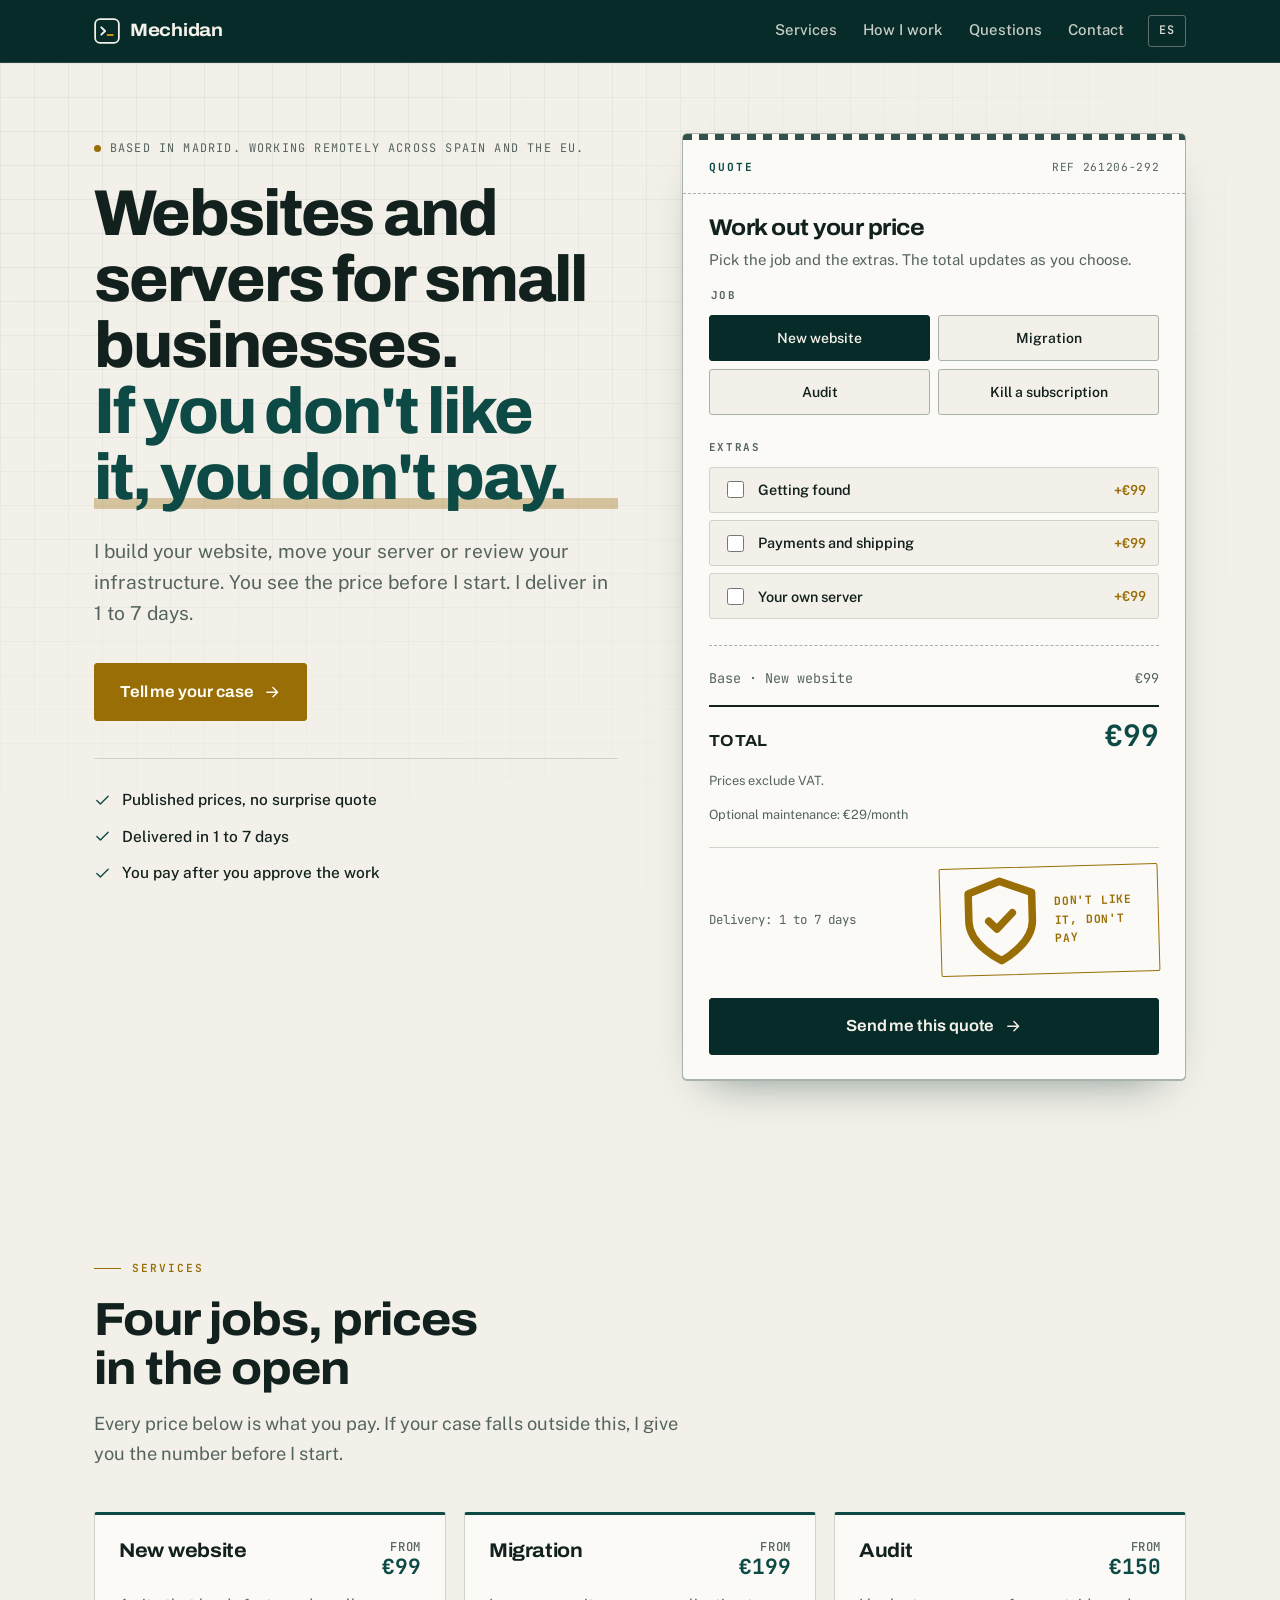
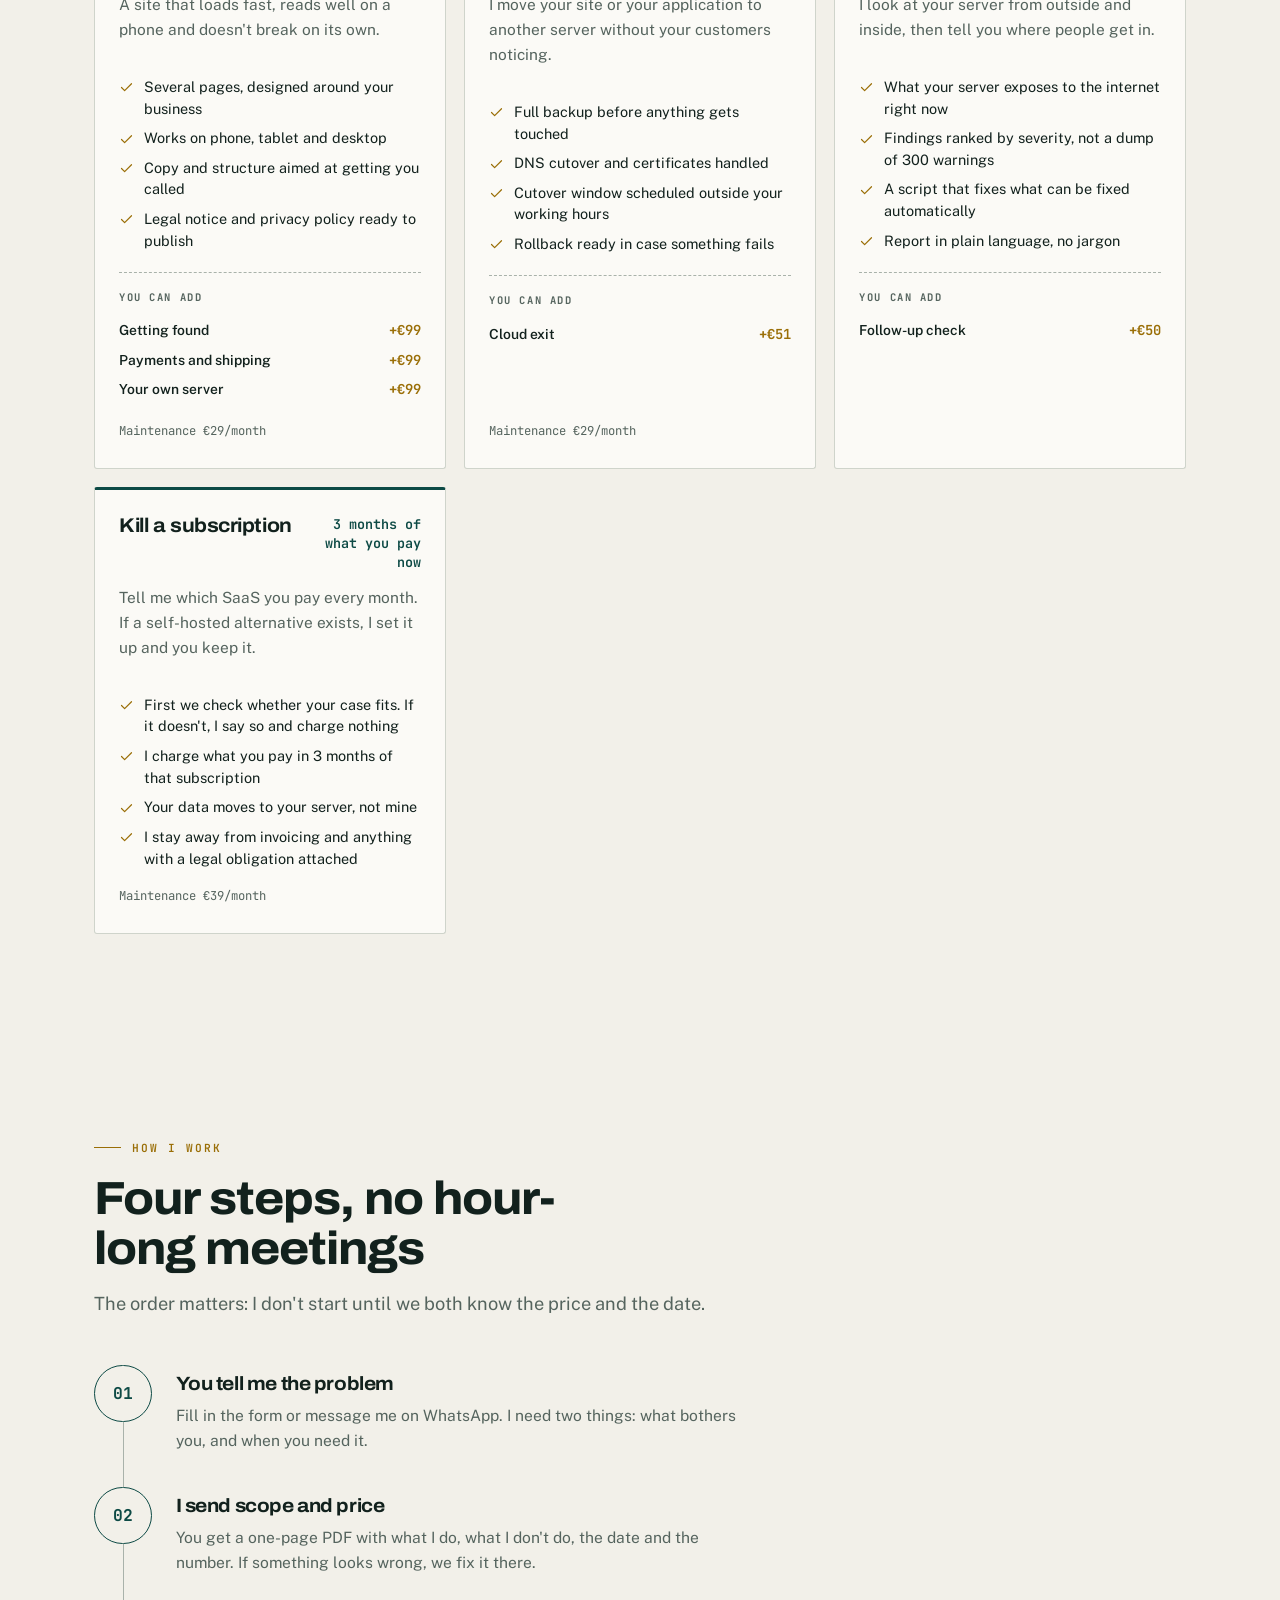
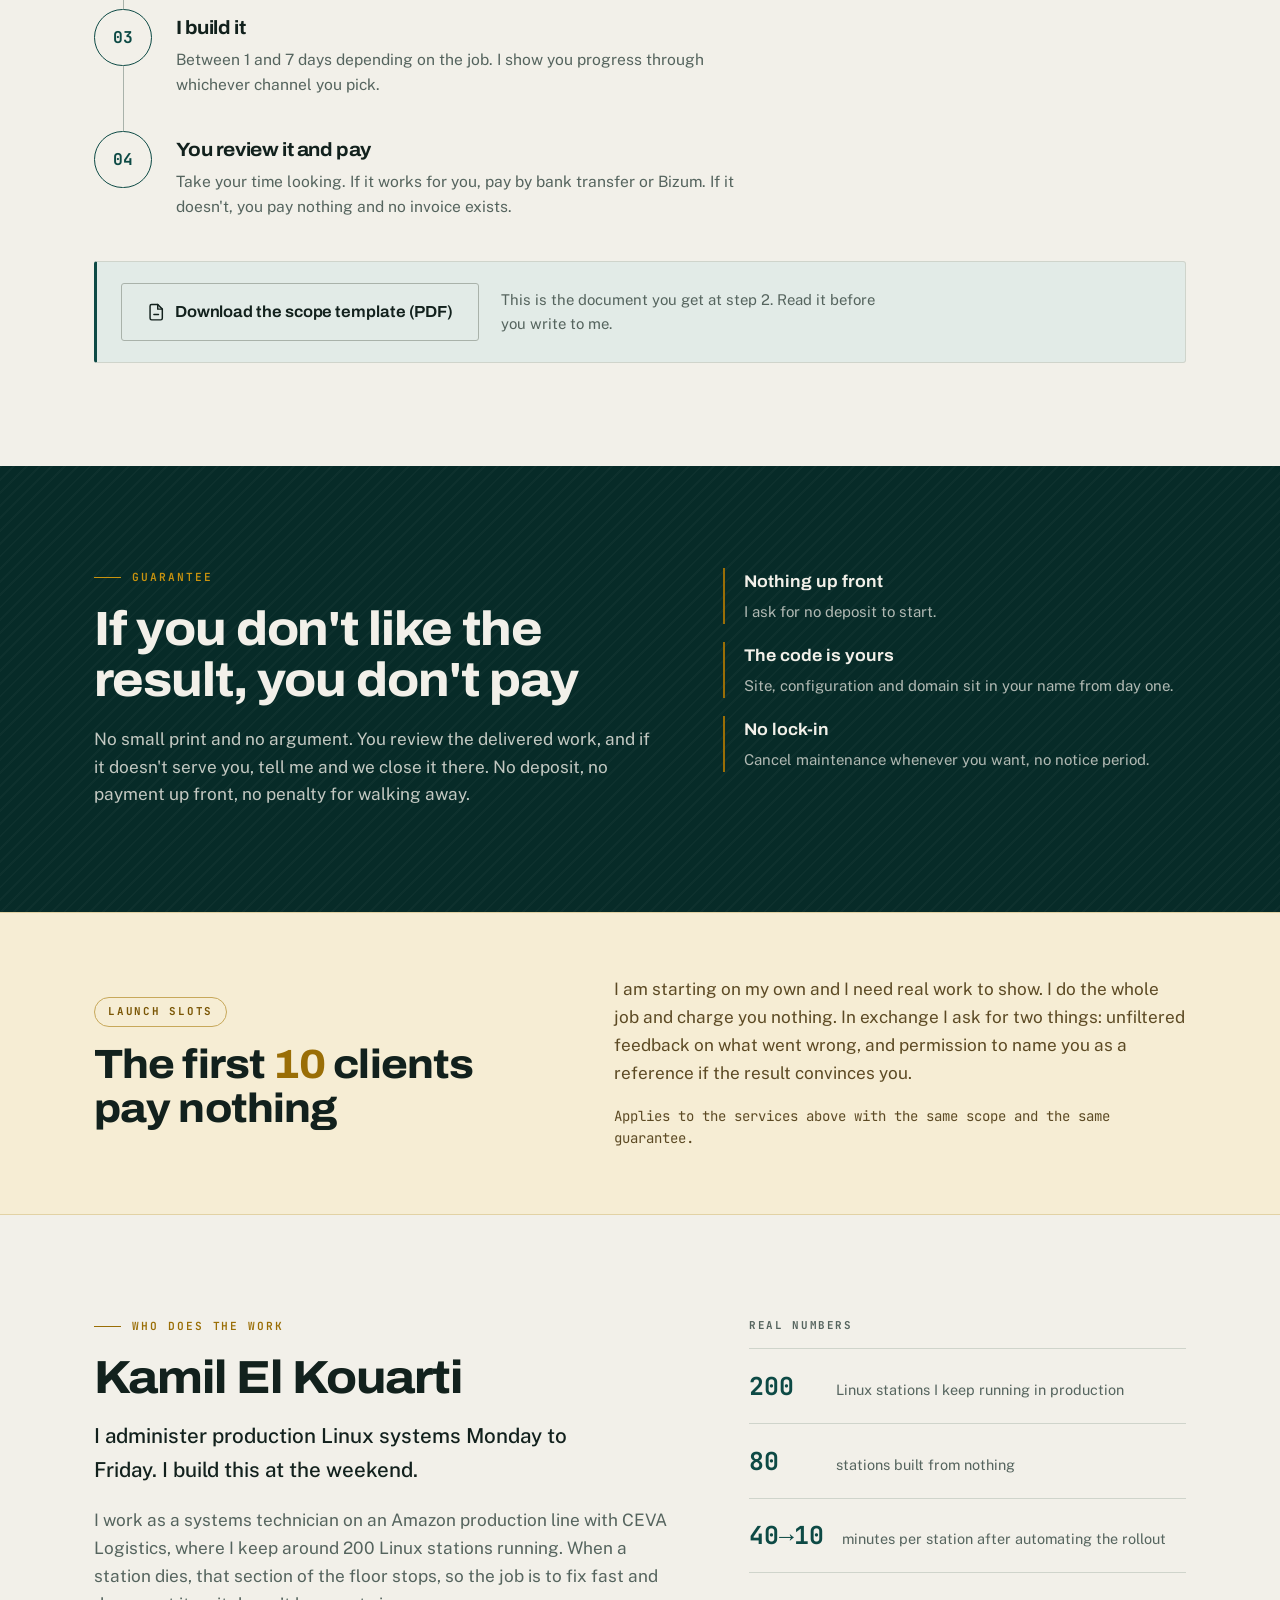
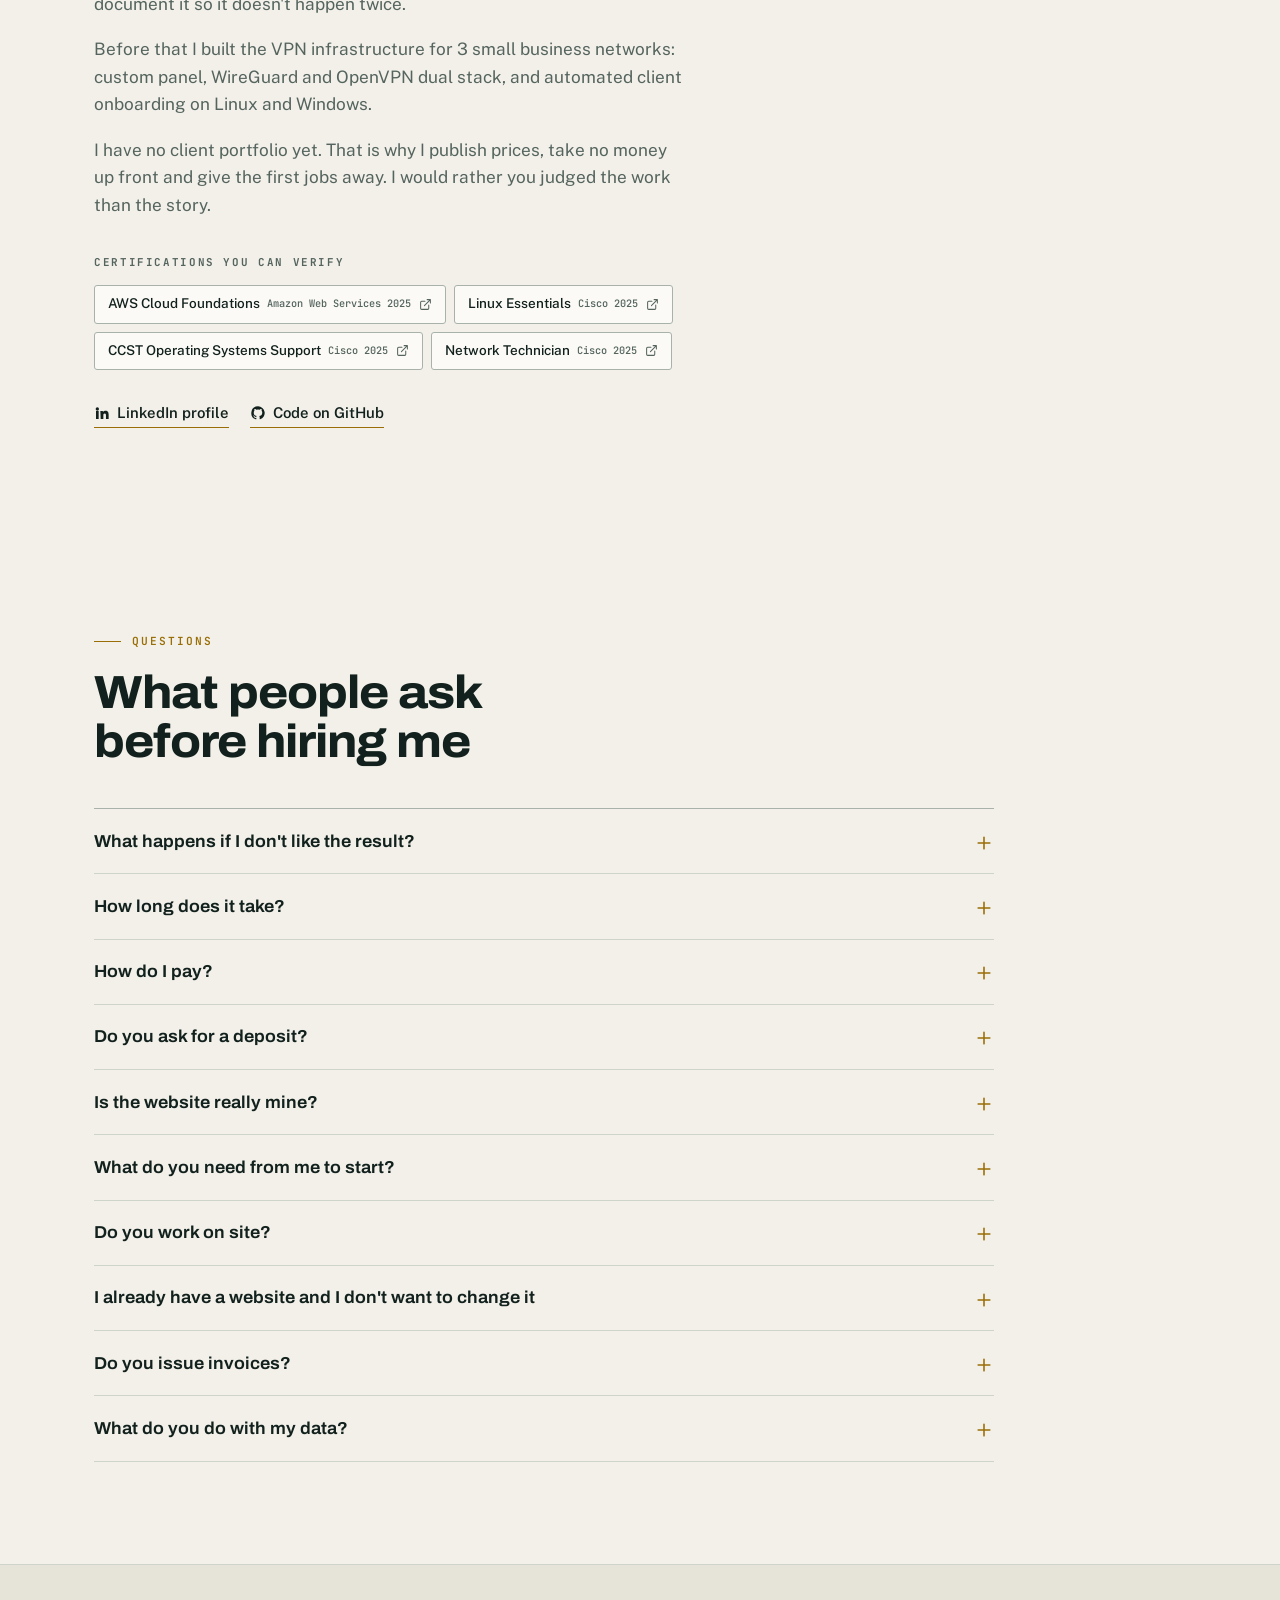
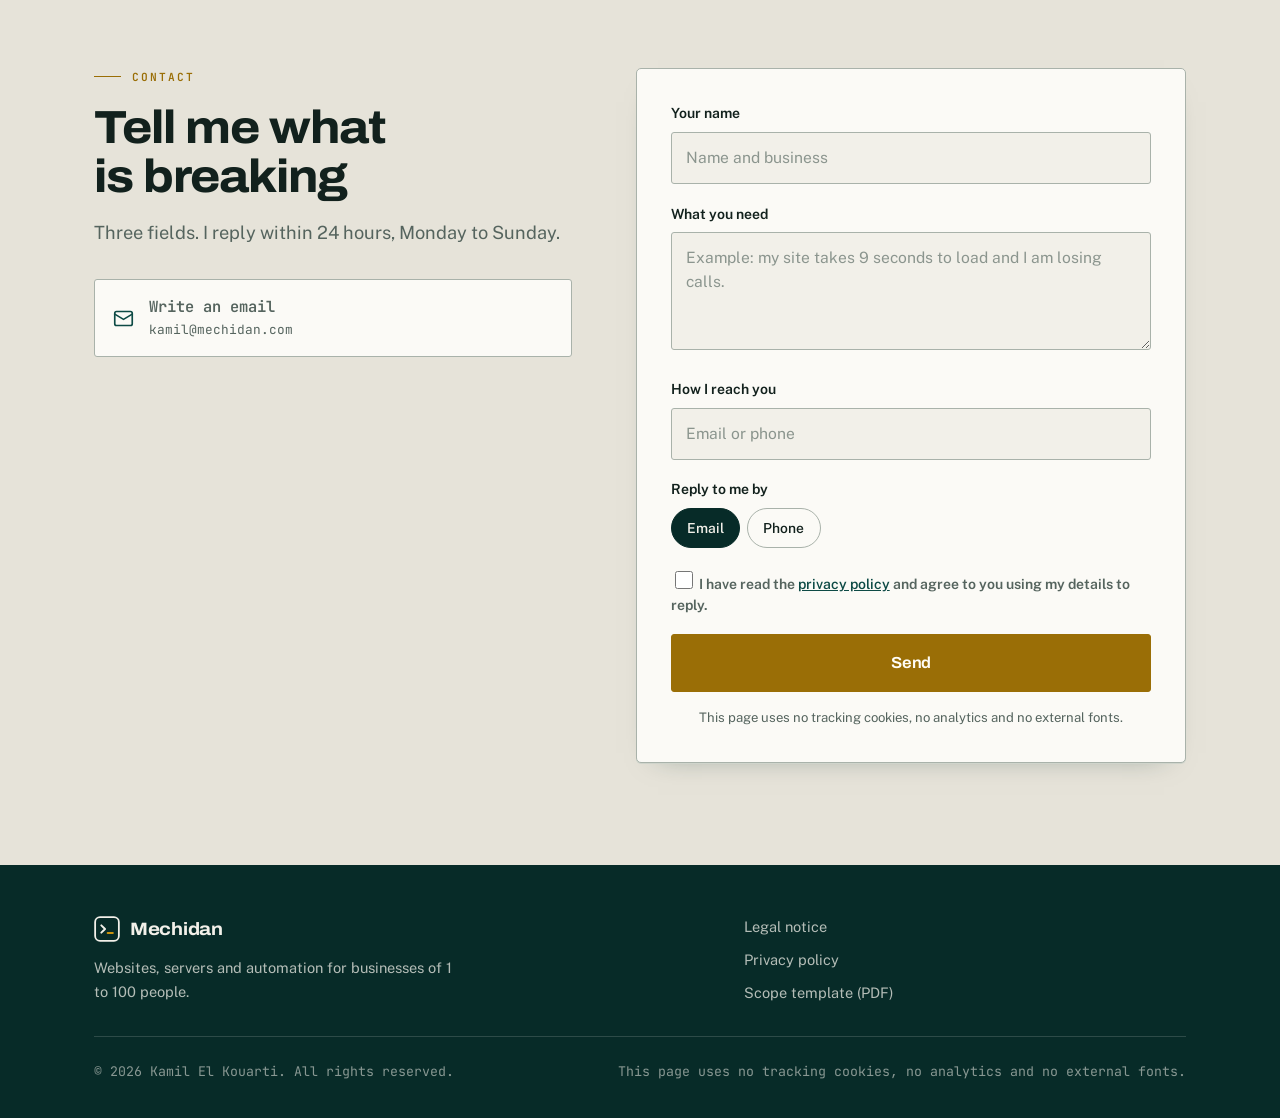
==== index.html @ d111effb "page" ====
<!doctype html>
<html lang="es-ES" dir="ltr">
<head>
  <meta charset="utf-8">
  <meta name="viewport" content="width=device-width, initial-scale=1">
  <title>Webs y servidores para pymes | Mechidan</title>
  <meta name="description" content="Levanto tu web, muevo tu servidor o audito tu infraestructura. Precio publicado, entrega en 1 a 7 días. Si no te gusta el resultado, no lo pagas.">
  <link rel="canonical" href="https://mechidan.com/">
  <link rel="alternate" hreflang="es" href="https://mechidan.com/">
  <link rel="alternate" hreflang="en" href="https://mechidan.com/en/">
  <link rel="alternate" hreflang="x-default" href="https://mechidan.com/">
  <meta name="robots" content="index,follow,max-image-preview:large">
  <meta name="author" content="Kamil El Kouarti">
  <meta name="theme-color" content="#072B28">
  <meta property="og:type" content="website">
  <meta property="og:title" content="Webs y servidores para pymes | Mechidan">
  <meta property="og:description" content="Levanto tu web, muevo tu servidor o audito tu infraestructura. Precio publicado, entrega en 1 a 7 días. Si no te gusta el resultado, no lo pagas.">
  <meta property="og:url" content="https://mechidan.com/">
  <meta property="og:site_name" content="Mechidan">
  <meta property="og:locale" content="es_ES">
  <meta property="og:image" content="https://mechidan.com/assets/img/og.png">
  <meta property="og:image:width" content="1200">
  <meta property="og:image:height" content="630">
  <meta property="og:image:alt" content="Mechidan: webs y servidores para pymes, con precio publicado y garantía de devolucion.">
  <meta name="twitter:card" content="summary_large_image">
  <link rel="icon" href="/assets/img/favicon.svg" type="image/svg+xml">
  <link rel="apple-touch-icon" href="/assets/img/icon-180.png">
  <link rel="manifest" href="/site.webmanifest">
  <meta name="keywords" content="diseño web pymes, migración servidor, auditoría seguridad servidor, mantenimiento web, alternativa autoalojada, precio cerrado web">
  <link rel="preload" href="/assets/fonts/archivo-var.woff2" as="font" type="font/woff2" crossorigin>
  <link rel="preload" href="/assets/fonts/publicsans-var.woff2" as="font" type="font/woff2" crossorigin>
  <link rel="preload" href="/assets/fonts/jetbrainsmono-var.woff2" as="font" type="font/woff2" crossorigin>
  <link rel="stylesheet" href="/assets/css/style.css">
  <script type="application/ld+json">{"@context":"https://schema.org","@type":"ProfessionalService","@id":"https://mechidan.com/#business","name":"Mechidan","url":"https://mechidan.com/","description":"Levanto tu web, muevo tu servidor o audito tu infraestructura. Precio publicado, entrega en 1 a 7 días. Si no te gusta el resultado, no lo pagas.","email":"kamil@mechidan.com","founder":{"@type":"Person","name":"Kamil El Kouarti"},"areaServed":[{"@type":"Country","name":"Spain"}],"availableLanguage":["es","en"],"priceRange":"€€","address":{"@type":"PostalAddress","addressCountry":"ES","addressLocality":"Madrid"},"sameAs":["https://www.linkedin.com/in/elkouarti/","https://github.com/mkkouarti"],"makesOffer":[{"@type":"Offer","name":"Web nueva","description":"Una web que carga rápido, se ve bien en el móvil y no se rompe sola.","priceCurrency":"EUR","availability":"https://schema.org/InStock","url":"https://mechidan.com/#services","price":"99","priceSpecification":{"@type":"PriceSpecification","price":"99","priceCurrency":"EUR","valueAddedTaxIncluded":false}},{"@type":"Offer","name":"Migración","description":"Muevo tu web o tu aplicación a otro servidor sin que tus clientes noten nada.","priceCurrency":"EUR","availability":"https://schema.org/InStock","url":"https://mechidan.com/#services","price":"199","priceSpecification":{"@type":"PriceSpecification","price":"199","priceCurrency":"EUR","valueAddedTaxIncluded":false}},{"@type":"Offer","name":"Auditoría","description":"Miro tu servidor por fuera y por dentro, y te digo por donde entran.","priceCurrency":"EUR","availability":"https://schema.org/InStock","url":"https://mechidan.com/#services","price":"150","priceSpecification":{"@type":"PriceSpecification","price":"150","priceCurrency":"EUR","valueAddedTaxIncluded":false}},{"@type":"Offer","name":"Matar una suscripcion","description":"Me dices qué SaaS pagas cada mes. Si existe alternativa que puedas alojar tu, la monto y te la quedas.","priceCurrency":"EUR","availability":"https://schema.org/InStock","url":"https://mechidan.com/#services"}],"knowsAbout":["Linux server administration","Website development","Server migration","Infrastructure security audit","Self-hosted software","WireGuard","Nginx"]}</script>
  <script type="application/ld+json">{"@context":"https://schema.org","@type":"WebSite","@id":"https://mechidan.com/#website","url":"https://mechidan.com/","name":"Mechidan","inLanguage":["es-ES","en"],"publisher":{"@id":"https://mechidan.com/#business"}}</script>
  <script type="application/ld+json">{"@context":"https://schema.org","@type":"FAQPage","@id":"https://mechidan.com/#faq","mainEntity":[{"@type":"Question","name":"¿Qué pasa si no me gusta el resultado?","acceptedAnswer":{"@type":"Answer","text":"No lo pagas. Revisas el trabajo entregado y si no te sirve me lo dices. No emito factura, no reclamo nada y te quedas con lo que ya este a tu nombre."}},{"@type":"Question","name":"¿Cuánto tarda?","acceptedAnswer":{"@type":"Answer","text":"Entre 1 y 7 días. Una web sencilla sale en 1 o 2. Una migración con correo y certificados se va a 5 o 7. La fecha exacta va escrita en el documento de alcance antes de empezar."}},{"@type":"Question","name":"¿Cómo se paga?","acceptedAnswer":{"@type":"Answer","text":"Fuera de esta web. Transferencia o Bizum cuando el trabajo esta entregado y tu lo has aprobado. Esta página no cobra ni guarda datos bancarios."}},{"@type":"Question","name":"¿Pides algo por adelantado?","acceptedAnswer":{"@type":"Answer","text":"No. Empiezo sin señal. Asumo yo el riesgo de que no te guste."}},{"@type":"Question","name":"¿La web es mía de verdad?","acceptedAnswer":{"@type":"Answer","text":"Si. El dominio se registra a tu nombre, el código se te entrega y el alojamiento va a una cuenta tuya. Si manana quieres cambiar de proveedor, te llevas todo sin pedirme permiso."}},{"@type":"Question","name":"¿Qué necesitas de mí para empezar?","acceptedAnswer":{"@type":"Answer","text":"Los textos que quieras mostrar, el logo si lo tienes, y acceso al dominio si ya lo tienes contratado. Si no tienes nada de eso, redacto un primer borrador y lo corriges."}},{"@type":"Question","name":"¿Trabajas presencial?","acceptedAnswer":{"@type":"Answer","text":"Trabajo en remoto para toda España. En Madrid puedo ir presencial si el encargo lo necesita, por ejemplo tocar un servidor que no esta expuesto a internet."}},{"@type":"Question","name":"Ya tengo web y no quiero cambiarla","acceptedAnswer":{"@type":"Answer","text":"Entonces te interesa la migración o la auditoría. Puedo mover tu web actual a un servidor más barato o revisar por donde esta expuesta, sin rehacer el diseño."}},{"@type":"Question","name":"¿Emites factura?","acceptedAnswer":{"@type":"Answer","text":"Si, con todos los datos fiscales, y siempre después de que apruebes el trabajo."}},{"@type":"Question","name":"¿Qué haces con mis datos?","acceptedAnswer":{"@type":"Answer","text":"Guardo tu nombre y tu contacto para responderte, nada más. No vendo datos, no hay publicidad y no hay seguimiento. Lo tienes detallado en la política de privacidad."}}]}</script>
  <script type="application/ld+json">{"@context":"https://schema.org","@type":"HowTo","name":"Cuatro pasos, sin reuniones de una hora","description":"El orden importa: no empiezo hasta que los dos sabemos el precio y la fecha.","totalTime":"P7D","step":[{"@type":"HowToStep","position":1,"name":"Me cuentas el problema","text":"Rellenas el formulario o me escribes por WhatsApp. Necesito dos cosas: que te molesta y para cuando lo quieres."},{"@type":"HowToStep","position":2,"name":"Te mando alcance y precio","text":"Recibes un PDF de una página con lo que hago, lo que no hago, la fecha y la cifra. Si algo no cuadra, lo ajustamos ahi."},{"@type":"HowToStep","position":3,"name":"Lo construyo","text":"Trabajo entre 1 y 7 días según el encargo. Te enseño avances por el canal que elijas."},{"@type":"HowToStep","position":4,"name":"Lo revisas y pagas","text":"Lo miras con calma. Si te sirve, pagas por transferencia o Bizum. Si no te sirve, no pagas y te quedas sin factura."}]}</script>
</head>
<body>
<a class="skip" href="#main">Saltar al contenido</a>
<header class="masthead">
  <div class="shell masthead__in">
    <a class="brand" href="/"><svg class="brand__mark" viewBox="0 0 32 32" fill="none" aria-hidden="true" focusable="false"><rect x="1.4" y="1.4" width="29.2" height="29.2" rx="6" stroke="currentColor" stroke-width="2.2"/><path d="M9 11.5 13.6 16 9 20.5" stroke="currentColor" stroke-width="2.4" stroke-linecap="round" stroke-linejoin="round"/><path d="M16.8 21h6.4" stroke="#C9930E" stroke-width="2.4" stroke-linecap="round"/></svg><span>Mechidan</span></a>
    <nav class="mainnav" id="mainnav" data-open="false" aria-label="Servicios"><a href="/#services">Servicios</a><a href="/#process">Como trabajo</a><a href="/#faq">Preguntas</a><a href="/#contact">Contacto</a></nav>
    <a class="lang" href="/en/" data-lang-set="en" hreflang="en"
       aria-label="Ver esta página en inglés">EN</a>
    <button class="burger" id="burger" type="button" aria-expanded="false"
            aria-controls="mainnav" aria-label="Abrir menú"><svg viewBox="0 0 24 24" fill="none" stroke="currentColor" stroke-width="1.9" stroke-linecap="round" stroke-linejoin="round" aria-hidden="true" focusable="false"><path d="M3 6h18M3 12h18M3 18h18"/></svg></button>
  </div>
</header>
<main id="main">
<section class="hero">
  <div class="shell hero__grid">
    <div>
      <p class="hero__eyebrow"><span class="pulse"></span>Madrid. Trabajo en remoto para toda España.</p>
      <h1>Webs y servidores para pymes. <span class="accent">Si no te gusta, no lo pagas.</span></h1>
      <p class="hero__sub">Levanto tu web, muevo tu servidor o reviso tu infraestructura. Ves el precio antes de que empiece. Entrego entre 1 y 7 días.</p>
      <div class="hero__cta"><a class="btn btn--brass" href="#contact">Cuéntame tu caso<svg viewBox="0 0 24 24" fill="none" stroke="currentColor" stroke-width="1.9" stroke-linecap="round" stroke-linejoin="round" aria-hidden="true" focusable="false"><path d="M5 12h14M13 6l6 6-6 6"/></svg></a></div>
      <ul class="trustrow"><li><svg viewBox="0 0 24 24" fill="none" stroke="currentColor" stroke-width="1.9" stroke-linecap="round" stroke-linejoin="round" aria-hidden="true" focusable="false"><path d="M20 6 9 17l-5-5"/></svg><span>Precio publicado, sin presupuesto sorpresa</span></li><li><svg viewBox="0 0 24 24" fill="none" stroke="currentColor" stroke-width="1.9" stroke-linecap="round" stroke-linejoin="round" aria-hidden="true" focusable="false"><path d="M20 6 9 17l-5-5"/></svg><span>Entrega en 1 a 7 días</span></li><li><svg viewBox="0 0 24 24" fill="none" stroke="currentColor" stroke-width="1.9" stroke-linecap="round" stroke-linejoin="round" aria-hidden="true" focusable="false"><path d="M20 6 9 17l-5-5"/></svg><span>Pagas cuando apruebas el trabajo</span></li></ul>
    </div>

    <aside class="docket" id="docket" aria-labelledby="docket-title">
      <div class="docket__head">
        <span class="docket__label">Presupuesto</span>
        <span class="docket__ref" id="docket-ref">REF</span>
      </div>
      <div class="docket__body">
        <h2 class="docket__title" id="docket-title">Calcula tu precio</h2>
        <p class="docket__intro">Elige el trabajo y los extras. El total se actualiza mientras eliges.</p>

        <fieldset style="border:0;padding:0;margin:0">
          <legend class="fieldlabel">Trabajo</legend>
          <div class="picker"><label class="picker__opt"><input type="radio" name="docket-service" value="web" checked><span>Web nueva</span></label><label class="picker__opt"><input type="radio" name="docket-service" value="migration"><span>Migración</span></label><label class="picker__opt"><input type="radio" name="docket-service" value="audit"><span>Auditoría</span></label><label class="picker__opt"><input type="radio" name="docket-service" value="subkill"><span>Matar una suscripcion</span></label></div>
        </fieldset>

        <p class="fieldlabel">Extras</p>
        <div class="addons" id="docket-addons"></div>

        <dl class="ledger">
          <div id="docket-lines"></div>
          <div class="ledger__total">
            <dt>Total</dt>
            <dd id="docket-total">&mdash;</dd>
          </div>
        </dl>
        <p class="ledger__note" id="docket-note"></p>
        <p class="ledger__note" id="docket-maint" hidden></p>

        <div class="docket__meta">
          <span>Entrega: 1 a 7 días</span>
          <span class="stamp"><svg viewBox="0 0 24 24" fill="none" stroke="currentColor" stroke-width="1.9" stroke-linecap="round" stroke-linejoin="round" aria-hidden="true" focusable="false"><path d="M12 22s8-4 8-10V5l-8-3-8 3v7c0 6 8 10 8 10Z"/><path d="m9 12 2 2 4-4"/></svg>No te gusta, no pagas</span>
        </div>

        <div class="docket__actions">
          <button class="btn btn--ink btn--block" id="docket-send" type="button">
            Enviarme este presupuesto<svg viewBox="0 0 24 24" fill="none" stroke="currentColor" stroke-width="1.9" stroke-linecap="round" stroke-linejoin="round" aria-hidden="true" focusable="false"><path d="M5 12h14M13 6l6 6-6 6"/></svg></button>
          
        </div>
      </div>
    </aside>
  </div>
</section>
<section class="band" id="services">
  <div class="shell">
    <p class="eyebrow">Servicios</p>
    <h2 class="h-sec">Cuatro trabajos, precio publicado</h2>
    <p class="sec-lede">Cada precio de abajo es el que pagas. Si tu caso se sale de esto, te digo la cifra antes de empezar.</p>
    <div class="svc-grid"><article class="svc reveal">
      <div class="svc__top"><h3 class="svc__name">Web nueva</h3><div class="svc__price"><small>desde</small>€99</div></div>
      <p class="svc__pitch">Una web que carga rápido, se ve bien en el móvil y no se rompe sola.</p>
      <ul class="svc__list"><li><svg viewBox="0 0 24 24" fill="none" stroke="currentColor" stroke-width="1.9" stroke-linecap="round" stroke-linejoin="round" aria-hidden="true" focusable="false"><path d="M20 6 9 17l-5-5"/></svg><span>Varias páginas, diseñadas para tu negocio</span></li><li><svg viewBox="0 0 24 24" fill="none" stroke="currentColor" stroke-width="1.9" stroke-linecap="round" stroke-linejoin="round" aria-hidden="true" focusable="false"><path d="M20 6 9 17l-5-5"/></svg><span>Funciona en móvil, tablet y ordenador</span></li><li><svg viewBox="0 0 24 24" fill="none" stroke="currentColor" stroke-width="1.9" stroke-linecap="round" stroke-linejoin="round" aria-hidden="true" focusable="false"><path d="M20 6 9 17l-5-5"/></svg><span>Textos y estructura pensados para que te llamen</span></li><li><svg viewBox="0 0 24 24" fill="none" stroke="currentColor" stroke-width="1.9" stroke-linecap="round" stroke-linejoin="round" aria-hidden="true" focusable="false"><path d="M20 6 9 17l-5-5"/></svg><span>Aviso legal y política de privacidad listos</span></li></ul>
      <div class="svc__addons"><p class="svc__addonsH">Puedes añadir</p><div class="svc__addon"><b>Captacion</b><span>+€99</span></div><div class="svc__addon"><b>Cobros y envíos</b><span>+€99</span></div><div class="svc__addon"><b>Servidor propio</b><span>+€99</span></div></div>
      <p class="svc__maint">Mantenimiento €29/mes</p>
    </article><article class="svc reveal">
      <div class="svc__top"><h3 class="svc__name">Migración</h3><div class="svc__price"><small>desde</small>€199</div></div>
      <p class="svc__pitch">Muevo tu web o tu aplicación a otro servidor sin que tus clientes noten nada.</p>
      <ul class="svc__list"><li><svg viewBox="0 0 24 24" fill="none" stroke="currentColor" stroke-width="1.9" stroke-linecap="round" stroke-linejoin="round" aria-hidden="true" focusable="false"><path d="M20 6 9 17l-5-5"/></svg><span>Copia completa antes de tocar nada</span></li><li><svg viewBox="0 0 24 24" fill="none" stroke="currentColor" stroke-width="1.9" stroke-linecap="round" stroke-linejoin="round" aria-hidden="true" focusable="false"><path d="M20 6 9 17l-5-5"/></svg><span>Cambio de DNS y certificados</span></li><li><svg viewBox="0 0 24 24" fill="none" stroke="currentColor" stroke-width="1.9" stroke-linecap="round" stroke-linejoin="round" aria-hidden="true" focusable="false"><path d="M20 6 9 17l-5-5"/></svg><span>Ventana de corte fuera de tu horario de trabajo</span></li><li><svg viewBox="0 0 24 24" fill="none" stroke="currentColor" stroke-width="1.9" stroke-linecap="round" stroke-linejoin="round" aria-hidden="true" focusable="false"><path d="M20 6 9 17l-5-5"/></svg><span>Vuelta atras preparada por si algo falla</span></li></ul>
      <div class="svc__addons"><p class="svc__addonsH">Puedes añadir</p><div class="svc__addon"><b>Salida de nube</b><span>+€51</span></div></div>
      <p class="svc__maint">Mantenimiento €29/mes</p>
    </article><article class="svc reveal">
      <div class="svc__top"><h3 class="svc__name">Auditoría</h3><div class="svc__price"><small>desde</small>€150</div></div>
      <p class="svc__pitch">Miro tu servidor por fuera y por dentro, y te digo por donde entran.</p>
      <ul class="svc__list"><li><svg viewBox="0 0 24 24" fill="none" stroke="currentColor" stroke-width="1.9" stroke-linecap="round" stroke-linejoin="round" aria-hidden="true" focusable="false"><path d="M20 6 9 17l-5-5"/></svg><span>Qué expone tu servidor a internet ahora mismo</span></li><li><svg viewBox="0 0 24 24" fill="none" stroke="currentColor" stroke-width="1.9" stroke-linecap="round" stroke-linejoin="round" aria-hidden="true" focusable="false"><path d="M20 6 9 17l-5-5"/></svg><span>Hallazgos ordenados por gravedad, no una lista de 300 avisos</span></li><li><svg viewBox="0 0 24 24" fill="none" stroke="currentColor" stroke-width="1.9" stroke-linecap="round" stroke-linejoin="round" aria-hidden="true" focusable="false"><path d="M20 6 9 17l-5-5"/></svg><span>Un script que corrige lo que se puede corregir solo</span></li><li><svg viewBox="0 0 24 24" fill="none" stroke="currentColor" stroke-width="1.9" stroke-linecap="round" stroke-linejoin="round" aria-hidden="true" focusable="false"><path d="M20 6 9 17l-5-5"/></svg><span>Informe en castellaño, sin jerga</span></li></ul>
      <div class="svc__addons"><p class="svc__addonsH">Puedes añadir</p><div class="svc__addon"><b>Revision posterior</b><span>+€50</span></div></div>
      
    </article><article class="svc reveal">
      <div class="svc__top"><h3 class="svc__name">Matar una suscripcion</h3><div class="svc__price is-text">3 meses de lo que pagas ahora</div></div>
      <p class="svc__pitch">Me dices qué SaaS pagas cada mes. Si existe alternativa que puedas alojar tu, la monto y te la quedas.</p>
      <ul class="svc__list"><li><svg viewBox="0 0 24 24" fill="none" stroke="currentColor" stroke-width="1.9" stroke-linecap="round" stroke-linejoin="round" aria-hidden="true" focusable="false"><path d="M20 6 9 17l-5-5"/></svg><span>Primero comprobamos si tu caso encaja. Si no encaja, te lo digo y no cobro</span></li><li><svg viewBox="0 0 24 24" fill="none" stroke="currentColor" stroke-width="1.9" stroke-linecap="round" stroke-linejoin="round" aria-hidden="true" focusable="false"><path d="M20 6 9 17l-5-5"/></svg><span>Cobro lo que pagas en 3 meses de esa suscripcion</span></li><li><svg viewBox="0 0 24 24" fill="none" stroke="currentColor" stroke-width="1.9" stroke-linecap="round" stroke-linejoin="round" aria-hidden="true" focusable="false"><path d="M20 6 9 17l-5-5"/></svg><span>Tus datos pasan a tu servidor, no al mío</span></li><li><svg viewBox="0 0 24 24" fill="none" stroke="currentColor" stroke-width="1.9" stroke-linecap="round" stroke-linejoin="round" aria-hidden="true" focusable="false"><path d="M20 6 9 17l-5-5"/></svg><span>No toco facturación ni nada con obligación legal</span></li></ul>
      
      <p class="svc__maint">Mantenimiento €39/mes</p>
    </article></div>
  </div>
</section>
<section class="band" id="process">
  <div class="shell">
    <p class="eyebrow">Como trabajo</p>
    <h2 class="h-sec">Cuatro pasos, sin reuniones de una hora</h2>
    <p class="sec-lede">El orden importa: no empiezo hasta que los dos sabemos el precio y la fecha.</p>
    <div class="steps"><article class="step reveal">
      <div class="step__n" aria-hidden="true"></div>
      <div><h3 class="step__name">Me cuentas el problema</h3>
      <p class="step__detail">Rellenas el formulario o me escribes por WhatsApp. Necesito dos cosas: que te molesta y para cuando lo quieres.</p></div>
    </article><article class="step reveal">
      <div class="step__n" aria-hidden="true"></div>
      <div><h3 class="step__name">Te mando alcance y precio</h3>
      <p class="step__detail">Recibes un PDF de una página con lo que hago, lo que no hago, la fecha y la cifra. Si algo no cuadra, lo ajustamos ahi.</p></div>
    </article><article class="step reveal">
      <div class="step__n" aria-hidden="true"></div>
      <div><h3 class="step__name">Lo construyo</h3>
      <p class="step__detail">Trabajo entre 1 y 7 días según el encargo. Te enseño avances por el canal que elijas.</p></div>
    </article><article class="step reveal">
      <div class="step__n" aria-hidden="true"></div>
      <div><h3 class="step__name">Lo revisas y pagas</h3>
      <p class="step__detail">Lo miras con calma. Si te sirve, pagas por transferencia o Bizum. Si no te sirve, no pagas y te quedas sin factura.</p></div>
    </article></div>
    <div class="scope-cta">
      <a class="btn btn--line" href="/assets/docs/alcance-mechidan-es.pdf" download><svg viewBox="0 0 24 24" fill="none" stroke="currentColor" stroke-width="1.9" stroke-linecap="round" stroke-linejoin="round" aria-hidden="true" focusable="false"><path d="M14 2H6a2 2 0 0 0-2 2v16a2 2 0 0 0 2 2h12a2 2 0 0 0 2-2V8Z"/><path d="M14 2v6h6M9 15h6"/></svg>Descargar el modelo de alcance (PDF)</a>
      <p>Este es el documento que recibes en el paso 2. Míralo antes de escribirme.</p>
    </div>
  </div>
</section>
<section class="guarantee band" id="guarantee">
  <div class="shell guarantee__grid">
    <div>
      <p class="eyebrow">Garantía</p>
      <h2>Si no te gusta el resultado, no lo pagas</h2>
      <p class="guarantee__body">Sin letra pequeña y sin discusion. Revisas el trabajo entregado, y si no te sirve me lo dices y cerramos ahi. No hay señal, no hay pago por adelantado y no hay penalizacion por irte.</p>
    </div>
    <ul class="gpoints"><li class="gpoint"><b>Cero por adelantado</b><span>No pido señal para empezar.</span></li><li class="gpoint"><b>El código es tuyo</b><span>Web, configuración y dominio quedan a tu nombre desde el primer día.</span></li><li class="gpoint"><b>Sin permanencia</b><span>El mantenimiento se cancela cuando quieras, sin aviso previo.</span></li></ul>
  </div>
</section>
<section class="launch band--tight">
  <div class="shell launch__in">
    <div>
      <span class="launch__badge">Plazas de lanzamiento</span>
      <h2>Los <span class="launch__slots">10</span> primeros clientes no pagan</h2>
    </div>
    <div>
      <p>Estoy empezando por mi cuenta y necesito trabajos reales que enseñar. Te hago el encargo completo sin cobrarte. A cambio te pido dos cosas: que me digas sin filtro que ha ido mal, y que me dejes nombrarte como referencia si el resultado te convence.</p>
      <p class="launch__note">Se aplica a los servicios de arriba con el mismo alcance y la misma garantía.</p>
    </div>
  </div>
</section>
<section class="band" id="about">
  <div class="shell about__grid">
    <div>
      <p class="eyebrow">Quién lo hace</p>
      <h2 class="h-sec">Kamil El Kouarti</h2>
      <p class="about__lead">Administro sistemas Linux en producción de lunes a viernes. Los fines de semana construyo esto.</p>
      <div class="about__body"><p>Trabajo como técnico de sistemas en una línea de producción de Amazon con CEVA Logistics, donde mantengo unos 200 puestos Linux en marcha. Cuando un puesto cae, esa parte de la nave se para, así que el trabajo consiste en arreglar rápido y dejarlo documentado para que no vuelva a pasar.</p><p>Antes de eso monte la infraestructura VPN de 3 redes de pequeñas empresas: panel propio, doble stack WireGuard y OpenVPN, y automatización del alta de clientes en Linux y Windows.</p><p>No tengo cartera de clientes todavia. Por eso público los precios, no pido dinero por adelantado y regalo los primeros encargos. Prefiero que juzgues el trabajo antes que mi historia.</p></div>
      <div class="creds">
        <p class="creds__h">Certificaciones verificables</p>
        <div class="cred-list"><a class="cred" href="https://www.credly.com/badges/c526c760-b685-4ce8-b9aa-d0a5f85b7eb8/linked_in_profile" target="_blank" rel="noopener nofollow"><span>AWS Cloud Foundations</span><em>Amazon Web Services 2025</em><svg viewBox="0 0 24 24" fill="none" stroke="currentColor" stroke-width="1.9" stroke-linecap="round" stroke-linejoin="round" aria-hidden="true" focusable="false"><path d="M15 3h6v6M10 14 21 3M18 13v6a2 2 0 0 1-2 2H5a2 2 0 0 1-2-2V8a2 2 0 0 1 2-2h6"/></svg></a><a class="cred" href="https://www.credly.com/badges/87336296-3fcb-48a1-99bb-15133cddb80b/linked_in_profile" target="_blank" rel="noopener nofollow"><span>Linux Essentials</span><em>Cisco 2025</em><svg viewBox="0 0 24 24" fill="none" stroke="currentColor" stroke-width="1.9" stroke-linecap="round" stroke-linejoin="round" aria-hidden="true" focusable="false"><path d="M15 3h6v6M10 14 21 3M18 13v6a2 2 0 0 1-2 2H5a2 2 0 0 1-2-2V8a2 2 0 0 1 2-2h6"/></svg></a><a class="cred" href="https://www.credly.com/badges/e56a6777-4ee3-431e-8308-f22abb29547f/linked_in_profile" target="_blank" rel="noopener nofollow"><span>CCST Operating Systems Support</span><em>Cisco 2025</em><svg viewBox="0 0 24 24" fill="none" stroke="currentColor" stroke-width="1.9" stroke-linecap="round" stroke-linejoin="round" aria-hidden="true" focusable="false"><path d="M15 3h6v6M10 14 21 3M18 13v6a2 2 0 0 1-2 2H5a2 2 0 0 1-2-2V8a2 2 0 0 1 2-2h6"/></svg></a><a class="cred" href="https://www.credly.com/badges/607ccb93-c705-4ab3-98b4-d77037e4f134/linked_in_profile" target="_blank" rel="noopener nofollow"><span>Network Technician</span><em>Cisco 2025</em><svg viewBox="0 0 24 24" fill="none" stroke="currentColor" stroke-width="1.9" stroke-linecap="round" stroke-linejoin="round" aria-hidden="true" focusable="false"><path d="M15 3h6v6M10 14 21 3M18 13v6a2 2 0 0 1-2 2H5a2 2 0 0 1-2-2V8a2 2 0 0 1 2-2h6"/></svg></a></div>
      </div>
      <div class="about__links">
        <a href="https://www.linkedin.com/in/elkouarti/" target="_blank" rel="noopener"><svg viewBox="0 0 24 24" fill="currentColor" stroke="none" stroke-width="1.9" stroke-linecap="round" stroke-linejoin="round" aria-hidden="true" focusable="false"><path d="M4.98 3.5A2.5 2.5 0 1 1 2.5 6 2.5 2.5 0 0 1 4.98 3.5ZM3 8.98h4V21H3ZM9.5 8.98h3.83v1.64h.05a4.2 4.2 0 0 1 3.78-2.08c4.04 0 4.79 2.66 4.79 6.12V21h-4v-5.45c0-1.3-.02-2.98-1.81-2.98-1.82 0-2.1 1.42-2.1 2.88V21h-4Z"/></svg>Perfil de LinkedIn</a>
        <a href="https://github.com/mkkouarti" target="_blank" rel="noopener"><svg viewBox="0 0 24 24" fill="currentColor" stroke="none" stroke-width="1.9" stroke-linecap="round" stroke-linejoin="round" aria-hidden="true" focusable="false"><path d="M12 2a10 10 0 0 0-3.16 19.49c.5.09.68-.22.68-.48l-.01-1.7c-2.78.6-3.37-1.34-3.37-1.34-.45-1.16-1.1-1.47-1.1-1.47-.91-.62.07-.6.07-.6 1 .07 1.53 1.03 1.53 1.03.9 1.53 2.34 1.09 2.91.83.09-.65.35-1.09.63-1.34-2.22-.25-4.55-1.11-4.55-4.94 0-1.09.39-1.98 1.03-2.68-.1-.25-.45-1.27.1-2.65 0 0 .84-.27 2.75 1.02a9.5 9.5 0 0 1 5 0c1.91-1.3 2.75-1.02 2.75-1.02.55 1.38.2 2.4.1 2.65.64.7 1.03 1.6 1.03 2.68 0 3.84-2.34 4.68-4.57 4.93.36.31.68.92.68 1.85l-.01 2.75c0 .27.18.58.69.48A10 10 0 0 0 12 2Z"/></svg>Código en GitHub</a>
      </div>
    </div>
    <div>
      <p class="creds__h">Números reales</p>
      <ul class="stats"><li class="stat"><b>200</b><span>puestos Linux que mantengo en producción</span></li><li class="stat"><b>80</b><span>estaciónes montadas de cero</span></li><li class="stat"><b>40→10</b><span>minutos por puesto tras automatizar el despliegue</span></li></ul>
    </div>
  </div>
</section>
<section class="band" id="faq">
  <div class="shell">
    <p class="eyebrow">Preguntas</p>
    <h2 class="h-sec">Lo que me preguntan antes de contratar</h2>
    <div class="faq"><details class="qa">
      <summary>¿Qué pasa si no me gusta el resultado?<svg class="qa__icon" viewBox="0 0 24 24" fill="none" stroke="currentColor" stroke-width="1.9" stroke-linecap="round" stroke-linejoin="round" aria-hidden="true" focusable="false"><path d="M12 5v14M5 12h14"/></svg></summary>
      <div class="qa__a">No lo pagas. Revisas el trabajo entregado y si no te sirve me lo dices. No emito factura, no reclamo nada y te quedas con lo que ya este a tu nombre.</div>
    </details><details class="qa">
      <summary>¿Cuánto tarda?<svg class="qa__icon" viewBox="0 0 24 24" fill="none" stroke="currentColor" stroke-width="1.9" stroke-linecap="round" stroke-linejoin="round" aria-hidden="true" focusable="false"><path d="M12 5v14M5 12h14"/></svg></summary>
      <div class="qa__a">Entre 1 y 7 días. Una web sencilla sale en 1 o 2. Una migración con correo y certificados se va a 5 o 7. La fecha exacta va escrita en el documento de alcance antes de empezar.</div>
    </details><details class="qa">
      <summary>¿Cómo se paga?<svg class="qa__icon" viewBox="0 0 24 24" fill="none" stroke="currentColor" stroke-width="1.9" stroke-linecap="round" stroke-linejoin="round" aria-hidden="true" focusable="false"><path d="M12 5v14M5 12h14"/></svg></summary>
      <div class="qa__a">Fuera de esta web. Transferencia o Bizum cuando el trabajo esta entregado y tu lo has aprobado. Esta página no cobra ni guarda datos bancarios.</div>
    </details><details class="qa">
      <summary>¿Pides algo por adelantado?<svg class="qa__icon" viewBox="0 0 24 24" fill="none" stroke="currentColor" stroke-width="1.9" stroke-linecap="round" stroke-linejoin="round" aria-hidden="true" focusable="false"><path d="M12 5v14M5 12h14"/></svg></summary>
      <div class="qa__a">No. Empiezo sin señal. Asumo yo el riesgo de que no te guste.</div>
    </details><details class="qa">
      <summary>¿La web es mía de verdad?<svg class="qa__icon" viewBox="0 0 24 24" fill="none" stroke="currentColor" stroke-width="1.9" stroke-linecap="round" stroke-linejoin="round" aria-hidden="true" focusable="false"><path d="M12 5v14M5 12h14"/></svg></summary>
      <div class="qa__a">Si. El dominio se registra a tu nombre, el código se te entrega y el alojamiento va a una cuenta tuya. Si manana quieres cambiar de proveedor, te llevas todo sin pedirme permiso.</div>
    </details><details class="qa">
      <summary>¿Qué necesitas de mí para empezar?<svg class="qa__icon" viewBox="0 0 24 24" fill="none" stroke="currentColor" stroke-width="1.9" stroke-linecap="round" stroke-linejoin="round" aria-hidden="true" focusable="false"><path d="M12 5v14M5 12h14"/></svg></summary>
      <div class="qa__a">Los textos que quieras mostrar, el logo si lo tienes, y acceso al dominio si ya lo tienes contratado. Si no tienes nada de eso, redacto un primer borrador y lo corriges.</div>
    </details><details class="qa">
      <summary>¿Trabajas presencial?<svg class="qa__icon" viewBox="0 0 24 24" fill="none" stroke="currentColor" stroke-width="1.9" stroke-linecap="round" stroke-linejoin="round" aria-hidden="true" focusable="false"><path d="M12 5v14M5 12h14"/></svg></summary>
      <div class="qa__a">Trabajo en remoto para toda España. En Madrid puedo ir presencial si el encargo lo necesita, por ejemplo tocar un servidor que no esta expuesto a internet.</div>
    </details><details class="qa">
      <summary>Ya tengo web y no quiero cambiarla<svg class="qa__icon" viewBox="0 0 24 24" fill="none" stroke="currentColor" stroke-width="1.9" stroke-linecap="round" stroke-linejoin="round" aria-hidden="true" focusable="false"><path d="M12 5v14M5 12h14"/></svg></summary>
      <div class="qa__a">Entonces te interesa la migración o la auditoría. Puedo mover tu web actual a un servidor más barato o revisar por donde esta expuesta, sin rehacer el diseño.</div>
    </details><details class="qa">
      <summary>¿Emites factura?<svg class="qa__icon" viewBox="0 0 24 24" fill="none" stroke="currentColor" stroke-width="1.9" stroke-linecap="round" stroke-linejoin="round" aria-hidden="true" focusable="false"><path d="M12 5v14M5 12h14"/></svg></summary>
      <div class="qa__a">Si, con todos los datos fiscales, y siempre después de que apruebes el trabajo.</div>
    </details><details class="qa">
      <summary>¿Qué haces con mis datos?<svg class="qa__icon" viewBox="0 0 24 24" fill="none" stroke="currentColor" stroke-width="1.9" stroke-linecap="round" stroke-linejoin="round" aria-hidden="true" focusable="false"><path d="M12 5v14M5 12h14"/></svg></summary>
      <div class="qa__a">Guardo tu nombre y tu contacto para responderte, nada más. No vendo datos, no hay publicidad y no hay seguimiento. Lo tienes detallado en la política de privacidad.</div>
    </details></div>
  </div>
</section>
<section class="contact band" id="contact">
  <div class="shell contact__grid">
    <div>
      <p class="eyebrow">Contacto</p>
      <h2 class="h-sec">Cuéntame que te esta fallando</h2>
      <p class="sec-lede">Tres campos. Respondo en menos de 24 horas, de lunes a domingo.</p>
      <div class="channels"><a class="channel" href="mailto:kamil@mechidan.com"><svg viewBox="0 0 24 24" fill="none" stroke="currentColor" stroke-width="1.9" stroke-linecap="round" stroke-linejoin="round" aria-hidden="true" focusable="false"><rect x="2" y="4" width="20" height="16" rx="2"/><path d="m22 7-10 6L2 7"/></svg><span><b>Escribir un email</b><span>kamil@mechidan.com</span></span></a></div>
    </div>

    <div>
      <div class="formstate" id="form-success" data-show="false">
        <div class="form success">
          <svg viewBox="0 0 24 24" fill="none" stroke="currentColor" stroke-width="1.9" stroke-linecap="round" stroke-linejoin="round" aria-hidden="true" focusable="false"><path d="M20 6 9 17l-5-5"/></svg>
          <h3>Mensaje recibido</h3>
          <p>Te contesto en menos de 24 horas al contacto que me has dejado. Si tienes prisa, escríbeme por WhatsApp y lo vemos ahora.</p>
        </div>
      </div>

      <form class="form" id="contact-form" action="" method="post" novalidate>
        <div class="formalert" id="form-alert" role="alert"></div>

        <div class="field" data-field="name">
          <label for="f-name">Tu nombre</label>
          <input type="text" id="f-name" name="name" autocomplete="name"
                 placeholder="Nombre y negocio" required>
          <p class="err"></p>
        </div>

        <div class="field" data-field="need">
          <label for="f-need">Qué necesitas</label>
          <textarea id="f-need" name="need"
                    placeholder="Ejemplo: mi web tarda 9 segúndos en cargar y pierdo llamadas." required></textarea>
          <p class="err"></p>
        </div>

        <div class="field" data-field="contact">
          <label for="f-contact">Como te contesto</label>
          <input type="text" id="f-contact" name="contact" autocomplete="email"
                 placeholder="Email o teléfono" required>
          <p class="err"></p>
        </div>

        <div class="field">
          <label>Prefieres que te conteste por</label>
          <div class="chips"><label class="chip"><input type="radio" name="channel" value="email" checked><span>Email</span></label><label class="chip"><input type="radio" name="channel" value="phone"><span>Teléfono</span></label></div>
        </div>

        <div class="field" data-field="consent">
          <label class="consent" for="f-consent">
            <input type="checkbox" id="f-consent" name="consent" value="yes" required>
            <span>He leido la <a href="/privacidad.html" target="_blank" rel="noopener">política de privacidad</a> y acepto que uses mis datos para responderme.</span>
          </label>
          <p class="err"></p>
        </div>

        <div class="hp" aria-hidden="true">
          <label for="company_website">Leave this field empty</label>
          <input type="text" id="company_website" name="company_website" tabindex="-1" autocomplete="off">
        </div>
        <input type="hidden" name="_subject" value="Mechidan - Contacto">
        <input type="hidden" name="locale" value="es">

        <button class="btn btn--brass btn--block" id="form-submit" type="submit">Enviar</button>
        <p class="formnote">Esta página no usa cookies de seguimiento, ni analítica, ni fuentes externas.</p>
      </form>
    </div>
  </div>
</section>
</main>
<footer class="foot">
  <div class="shell">
    <div class="foot__top">
      <div>
        <span class="brand"><svg class="brand__mark" viewBox="0 0 32 32" fill="none" aria-hidden="true" focusable="false"><rect x="1.4" y="1.4" width="29.2" height="29.2" rx="6" stroke="currentColor" stroke-width="2.2"/><path d="M9 11.5 13.6 16 9 20.5" stroke="currentColor" stroke-width="2.4" stroke-linecap="round" stroke-linejoin="round"/><path d="M16.8 21h6.4" stroke="#C9930E" stroke-width="2.4" stroke-linecap="round"/></svg><span>Mechidan</span></span>
        <p class="foot__tag">Webs, servidores y automatización para negocios de 1 a 100 personas.</p>
      </div>
      <nav class="foot__links" aria-label="Aviso legal">
        <a href="/aviso-legal.html">Aviso legal</a>
        <a href="/privacidad.html">Política de privacidad</a>
        <a href="/assets/docs/alcance-mechidan-es.pdf">Modelo de alcance (PDF)</a>
      </nav>
    </div>
    <div class="foot__bot">
      <span>&copy; 2026 Kamil El Kouarti. Todos los derechos reservados.</span>
      <span>Esta página no usa cookies de seguimiento, ni analítica, ni fuentes externas.</span>
    </div>
  </div>
</footer>
<script type="application/json" id="site-data">{"locale":"es","htmlLang":"es-ES","defaultLocale":"es","localeDetection":"browser","isEntryPoint":true,"altLocale":"en","altLocaleUrl":"/en/","currencySymbol":"€","services":[{"id":"web","basePrice":99,"maintenance":29,"name":"Web nueva","pitch":"Una web que carga rápido, se ve bien en el móvil y no se rompe sola.","includes":["Varias páginas, diseñadas para tu negocio","Funciona en móvil, tablet y ordenador","Textos y estructura pensados para que te llamen","Aviso legal y política de privacidad listos"],"priceModel":null,"addons":[{"id":"growth","price":99,"name":"Captacion","detail":"Recorrido del usuario, SEO, SEM, visibilidad en buscadores con IA y un informe de resultados."},{"id":"commerce","price":99,"name":"Cobros y envíos","detail":"Tarjeta y PayPal, zonas de envío por pais y estadisticas de pedidos."},{"id":"server","price":99,"name":"Servidor propio","detail":"Monto Nginx o Apache, virtualhosts y certificados en tu maquína."}]},{"id":"migration","basePrice":199,"maintenance":29,"name":"Migración","pitch":"Muevo tu web o tu aplicación a otro servidor sin que tus clientes noten nada.","includes":["Copia completa antes de tocar nada","Cambio de DNS y certificados","Ventana de corte fuera de tu horario de trabajo","Vuelta atras preparada por si algo falla"],"priceModel":null,"addons":[{"id":"cloud_exit","price":51,"name":"Salida de nube","detail":"Sales de un proveedor cloud a un VPS tuyo. Te paso la factura mensual comparada antes y después."}]},{"id":"audit","basePrice":150,"maintenance":0,"name":"Auditoría","pitch":"Miro tu servidor por fuera y por dentro, y te digo por donde entran.","includes":["Qué expone tu servidor a internet ahora mismo","Hallazgos ordenados por gravedad, no una lista de 300 avisos","Un script que corrige lo que se puede corregir solo","Informe en castellaño, sin jerga"],"priceModel":null,"addons":[{"id":"recheck","price":50,"name":"Revision posterior","detail":"Vuelvo a auditar más adelante al precio de cliente."}]},{"id":"subkill","basePrice":0,"maintenance":39,"name":"Matar una suscripcion","pitch":"Me dices qué SaaS pagas cada mes. Si existe alternativa que puedas alojar tu, la monto y te la quedas.","includes":["Primero comprobamos si tu caso encaja. Si no encaja, te lo digo y no cobro","Cobro lo que pagas en 3 meses de esa suscripcion","Tus datos pasan a tu servidor, no al mío","No toco facturación ni nada con obligación legal"],"priceModel":"3 meses de lo que pagas ahora","addons":[]}],"whatsappBase":"","formEndpoint":"","mailtoFallback":"mailto:kamil@mechidan.com?subject=Mechidan&body=","honeypotField":"company_website","minFillSeconds":3,"t":{"docRef":"REF","noAddons":"Este trabajo no lleva extras.","lineBase":"Base","maintenanceLabel":"Mantenimiento opcional","perMonth":"/mes","vatNote":"Precios sin IVA.","variableNote":"Precio a medida. Me cuentas el caso y te digo la cifra antes de tocar nada.","priceCustom":"A medida","messageIntro":"Hola Kamil, quiero esto:","messageService":"Trabajo","messageAddons":"Extras","messageTotal":"Total estimado","menuOpen":"Abrir menú","menuClose":"Cerrar menú","submit":"Enviar","submitting":"Enviando","errName":"Escribe tu nombre.","errNeed":"Cuéntame en una frase que necesitas.","errContact":"Deja un email o un teléfono para poder contestarte.","errContactFormat":"Ese contacto no parece un email ni un teléfono.","errConsent":"Necesito tu permiso para usar el contacto que me das.","errNetwork":"No he podido enviar el formulario. Escríbeme por WhatsApp o al email y lo arreglamos.","errTooFast":"Espera un segúndo y vuelve a enviar."}}</script>
<script src="/assets/js/app.js" defer></script>
</body>
</html>
---- assets/css/style.css ----
/* ==========================================================================
   Mechidan. Design system.
   Palette  : petrol ink + warm paper + brass signal
   Display  : Archivo (variable width, set expanded for signage weight)
   Body     : Public Sans
   Data     : JetBrains Mono (prices, refs, technical labels)
   ========================================================================== */

@font-face {
  font-family: 'Archivo';
  src: url('../fonts/archivo-var.woff2') format('woff2-variations');
  font-weight: 100 900;
  font-stretch: 62% 125%;
  font-display: swap;
}
@font-face {
  font-family: 'Public Sans';
  src: url('../fonts/publicsans-var.woff2') format('woff2-variations');
  font-weight: 100 900;
  font-display: swap;
}
@font-face {
  font-family: 'JetBrains Mono';
  src: url('../fonts/jetbrainsmono-var.woff2') format('woff2-variations');
  font-weight: 100 800;
  font-display: swap;
}

:root {
  --paper:        #F2F0E9;
  --paper-raised: #FBFAF6;
  --paper-sunk:   #E6E3D9;
  --ink:          #12211D;
  --slate:        #55645E;
  --petrol:       #0D4A45;
  --petrol-deep:  #072B28;
  --petrol-tint:  #E2EBE7;
  --brass:        #9A6E06;
  --brass-bright: #C9930E;
  --brass-tint:   #F6EDD4;
  --rule:         #CFD4CB;
  --rule-strong:  #A9B2AA;
  --danger:       #96331C;

  --font-display: 'Archivo', 'Helvetica Neue', Arial, sans-serif;
  --font-body:    'Public Sans', system-ui, -apple-system, 'Segoe UI', sans-serif;
  --font-mono:    'JetBrains Mono', ui-monospace, 'SFMono-Regular', Menlo, monospace;

  --shell:   1180px;
  --gutter:  clamp(1.15rem, 4vw, 2.75rem);
  --band:    clamp(3.75rem, 8vw, 6.75rem);
  --radius:  3px;
  --radius-l: 5px;

  --shadow-card: 0 1px 0 var(--rule), 0 12px 28px -22px rgba(7, 43, 40, .5);
  --shadow-lift: 0 1px 0 var(--rule-strong), 0 22px 44px -26px rgba(7, 43, 40, .55);

  --ease: cubic-bezier(.22, .61, .36, 1);
}

/* ---------- reset ---------- */
*, *::before, *::after { box-sizing: border-box; }
html { -webkit-text-size-adjust: 100%; scroll-behavior: smooth; }
body {
  margin: 0;
  background: var(--paper);
  color: var(--ink);
  font-family: var(--font-body);
  font-size: clamp(1rem, .96rem + .2vw, 1.075rem);
  line-height: 1.62;
  font-weight: 400;
  -webkit-font-smoothing: antialiased;
  overflow-x: hidden;
}
img, svg { display: block; max-width: 100%; }
a { color: inherit; }
button { font: inherit; color: inherit; }
h1, h2, h3, h4 {
  font-family: var(--font-display);
  font-stretch: 108%;
  line-height: 1.06;
  letter-spacing: -.022em;
  margin: 0;
  text-wrap: balance;
}
p { margin: 0 0 1em; }
p:last-child { margin-bottom: 0; }
ul { margin: 0; padding: 0; list-style: none; }

:where(a, button, input, textarea, summary, [tabindex]):focus-visible {
  outline: 2.5px solid var(--brass);
  outline-offset: 3px;
  border-radius: 2px;
}

.skip {
  position: absolute; left: -9999px; top: 0; z-index: 999;
  background: var(--petrol-deep); color: var(--paper);
  padding: .8rem 1.15rem; font-weight: 600;
}
.skip:focus { left: .5rem; top: .5rem; }

.sr {
  position: absolute; width: 1px; height: 1px; padding: 0; margin: -1px;
  overflow: hidden; clip: rect(0 0 0 0); white-space: nowrap; border: 0;
}

/* ---------- shell ---------- */
.shell { width: 100%; max-width: var(--shell); margin-inline: auto; padding-inline: var(--gutter); }
.band { padding-block: var(--band); }
.band--tight { padding-block: calc(var(--band) * .62); }

/* ---------- eyebrow / headings ---------- */
.eyebrow {
  font-family: var(--font-mono);
  font-size: .7rem;
  font-weight: 600;
  letter-spacing: .17em;
  text-transform: uppercase;
  color: var(--brass);
  display: flex;
  align-items: center;
  gap: .7rem;
  margin: 0 0 1.1rem;
}
.eyebrow::before {
  content: '';
  width: 1.7rem; height: 1px;
  background: var(--brass);
  flex: none;
}
.h-sec {
  font-size: clamp(1.85rem, 1.35rem + 2.1vw, 2.9rem);
  font-weight: 750;
  max-width: 20ch;
}
.sec-lede {
  margin-top: 1rem;
  max-width: 56ch;
  color: var(--slate);
  font-size: 1.06em;
}

/* ---------- buttons ---------- */
.btn {
  display: inline-flex; align-items: center; justify-content: center; gap: .6rem;
  padding: .92rem 1.55rem;
  font-family: var(--font-display);
  font-stretch: 104%;
  font-weight: 640;
  font-size: 1rem;
  letter-spacing: -.005em;
  border: 1.5px solid transparent;
  border-radius: var(--radius);
  text-decoration: none;
  cursor: pointer;
  transition: transform .16s var(--ease), background-color .16s var(--ease), border-color .16s var(--ease), color .16s var(--ease);
}
.btn:hover { transform: translateY(-2px); }
.btn:active { transform: translateY(0); }
.btn svg { width: 1.15em; height: 1.15em; flex: none; }

.btn--brass  { background: var(--brass); color: #FFFDF6; border-color: var(--brass); }
.btn--brass:hover { background: var(--brass-bright); border-color: var(--brass-bright); }

.btn--ink    { background: var(--petrol-deep); color: var(--paper); border-color: var(--petrol-deep); }
.btn--ink:hover { background: var(--petrol); border-color: var(--petrol); }

.btn--line   { background: transparent; color: var(--ink); border-color: var(--rule-strong); }
.btn--line:hover { border-color: var(--ink); background: rgba(13, 74, 69, .05); }

.btn--onDark { background: transparent; color: var(--paper); border-color: rgba(242, 240, 233, .42); }
.btn--onDark:hover { background: rgba(242, 240, 233, .1); border-color: var(--paper); }

.btn--block { width: 100%; }

/* ==========================================================================
   Header
   ========================================================================== */
.masthead {
  position: sticky; top: 0; z-index: 60;
  background: var(--petrol-deep);
  color: var(--paper);
  border-bottom: 1px solid rgba(242, 240, 233, .14);
}
.masthead__in {
  display: flex; align-items: center; gap: 1.5rem;
  min-height: 62px;
}
.brand {
  display: inline-flex; align-items: center; gap: .62rem;
  text-decoration: none; color: inherit; margin-right: auto;
  font-family: var(--font-display);
  font-stretch: 112%;
  font-weight: 720;
  font-size: 1.12rem;
  letter-spacing: -.015em;
}
.brand__mark { width: 26px; height: 26px; flex: none; }

.mainnav { display: flex; align-items: center; gap: 1.65rem; }
.mainnav a {
  text-decoration: none;
  font-size: .935rem;
  font-weight: 500;
  color: rgba(242, 240, 233, .82);
  padding-block: .35rem;
  border-bottom: 1.5px solid transparent;
  transition: color .15s var(--ease), border-color .15s var(--ease);
}
.mainnav a:hover { color: var(--paper); border-bottom-color: var(--brass-bright); }

.lang {
  font-family: var(--font-mono);
  font-size: .74rem; font-weight: 600; letter-spacing: .09em;
  padding: .34rem .62rem;
  border: 1px solid rgba(242, 240, 233, .35);
  border-radius: var(--radius);
  text-decoration: none;
  color: rgba(242, 240, 233, .88);
  transition: background-color .15s var(--ease), color .15s var(--ease);
}
.lang:hover { background: var(--paper); color: var(--petrol-deep); }

.burger {
  display: none;
  background: none; border: 1px solid rgba(242, 240, 233, .35);
  border-radius: var(--radius); padding: .45rem; cursor: pointer;
}
.burger svg { width: 20px; height: 20px; }

@media (max-width: 860px) {
  .burger { display: inline-flex; }
  .mainnav {
    position: absolute; inset: 100% 0 auto 0;
    flex-direction: column; align-items: stretch; gap: 0;
    background: var(--petrol-deep);
    border-bottom: 1px solid rgba(242, 240, 233, .16);
    padding: .4rem var(--gutter) 1.15rem;
    display: none;
  }
  .mainnav[data-open='true'] { display: flex; }
  .mainnav a { padding-block: .82rem; border-bottom: 1px solid rgba(242, 240, 233, .1); }
}

/* ==========================================================================
   Hero
   ========================================================================== */
.hero {
  position: relative;
  padding-block: clamp(2.6rem, 5.5vw, 5rem) clamp(3rem, 6vw, 5.5rem);
  overflow: hidden;
}
/* faint engineering-paper ruling */
.hero::before {
  content: '';
  position: absolute; inset: 0;
  background-image:
    linear-gradient(to right, rgba(13, 74, 69, .055) 1px, transparent 1px),
    linear-gradient(to bottom, rgba(13, 74, 69, .055) 1px, transparent 1px);
  background-size: 34px 34px;
  mask-image: radial-gradient(120% 90% at 18% 12%, #000 15%, transparent 78%);
  pointer-events: none;
}
.hero__grid {
  position: relative;
  display: grid;
  grid-template-columns: minmax(0, 1.02fr) minmax(0, .98fr);
  gap: clamp(2.2rem, 5vw, 4.2rem);
  align-items: start;
}
@media (max-width: 960px) { .hero__grid { grid-template-columns: 1fr; } }

.hero__eyebrow {
  font-family: var(--font-mono);
  font-size: .74rem; letter-spacing: .1em; text-transform: uppercase;
  color: var(--slate); margin: 0 0 1.4rem;
  display: inline-flex; align-items: center; gap: .55rem;
}
.pulse { width: 7px; height: 7px; border-radius: 50%; background: var(--brass); flex: none; }

.hero h1 {
  font-size: clamp(2.3rem, 1.35rem + 4.1vw, 4.05rem);
  font-weight: 780;
  font-stretch: 100%;
  letter-spacing: -.032em;
  line-height: 1.02;
  max-width: 16ch;
}
.hero h1 .accent {
  display: block;
  color: var(--petrol);
  position: relative;
  width: fit-content;
  max-width: 100%;
}
.hero h1 .accent::after {
  content: '';
  position: absolute; left: 0; right: 0; bottom: .04em;
  height: .16em;
  background: var(--brass);
  opacity: .34;
  z-index: -1;
}
.hero__sub {
  margin-top: 1.55rem;
  max-width: 46ch;
  font-size: 1.12em;
  color: var(--slate);
}
.hero__cta { display: flex; flex-wrap: wrap; gap: .8rem; margin-top: 2.1rem; }

.trustrow {
  display: grid; gap: .72rem;
  margin-top: 2.35rem;
  padding-top: 1.75rem;
  border-top: 1px solid var(--rule);
}
.trustrow li {
  display: flex; align-items: flex-start; gap: .7rem;
  font-size: .965rem; font-weight: 500;
}
.trustrow svg { width: 17px; height: 17px; flex: none; margin-top: .28em; color: var(--petrol); }

/* ==========================================================================
   Signature: the quote docket
   ========================================================================== */
.docket {
  background: var(--paper-raised);
  border: 1px solid var(--rule-strong);
  border-radius: var(--radius-l);
  box-shadow: var(--shadow-lift);
  position: relative;
  overflow: hidden;
}
/* perforated top edge, like a torn work order */
.docket::before {
  content: '';
  position: absolute; top: 0; left: 0; right: 0; height: 6px;
  background:
    repeating-linear-gradient(90deg, var(--petrol-deep) 0 9px, transparent 9px 16px);
  opacity: .82;
}
.docket__head {
  display: flex; align-items: baseline; justify-content: space-between; gap: 1rem;
  padding: 1.5rem 1.6rem 1.05rem;
  border-bottom: 1px dashed var(--rule-strong);
}
.docket__label {
  font-family: var(--font-mono);
  font-size: .7rem; font-weight: 700; letter-spacing: .19em; text-transform: uppercase;
  color: var(--petrol);
}
.docket__ref {
  font-family: var(--font-mono);
  font-size: .7rem; color: var(--slate); letter-spacing: .06em;
}
.docket__body { padding: 1.35rem 1.6rem 1.5rem; }
.docket__title { font-size: 1.42rem; font-weight: 720; }
.docket__intro { margin-top: .5rem; font-size: .935rem; color: var(--slate); }

.fieldlabel {
  display: block;
  font-family: var(--font-mono);
  font-size: .68rem; font-weight: 700; letter-spacing: .15em; text-transform: uppercase;
  color: var(--slate);
  margin: 1.5rem 0 .62rem;
}

/* segmented service picker */
.picker { display: grid; grid-template-columns: repeat(2, minmax(0, 1fr)); gap: .48rem; }
.picker__opt { position: relative; }
.picker__opt input { position: absolute; opacity: 0; inset: 0; cursor: pointer; }
.picker__opt span {
  display: flex; align-items: center; justify-content: center;
  text-align: center;
  padding: .68rem .5rem;
  font-size: .875rem; font-weight: 560;
  border: 1.5px solid var(--rule-strong);
  border-radius: var(--radius);
  background: var(--paper);
  cursor: pointer;
  transition: background-color .15s var(--ease), border-color .15s var(--ease), color .15s var(--ease);
  min-height: 100%;
}
.picker__opt input:checked + span {
  background: var(--petrol-deep); border-color: var(--petrol-deep); color: var(--paper);
}
.picker__opt input:focus-visible + span { outline: 2.5px solid var(--brass); outline-offset: 2px; }
.picker__opt:hover input:not(:checked) + span { border-color: var(--petrol); }

/* add-on checks */
.addons { display: grid; gap: .42rem; }
.addon {
  display: flex; align-items: center; gap: .72rem;
  padding: .66rem .8rem;
  border: 1px solid var(--rule);
  border-radius: var(--radius);
  background: var(--paper);
  cursor: pointer;
  transition: border-color .15s var(--ease), background-color .15s var(--ease);
}
.addon:hover { border-color: var(--petrol); }
.addon input { accent-color: var(--petrol); width: 17px; height: 17px; flex: none; cursor: pointer; }
.addon__name { font-size: .9rem; font-weight: 560; flex: 1; }
.addon__price { font-family: var(--font-mono); font-size: .855rem; font-weight: 600; color: var(--brass); }
.addon__empty { font-size: .89rem; color: var(--slate); font-style: italic; }

/* totals ledger */
.ledger { margin-top: 1.6rem; border-top: 1px dashed var(--rule-strong); padding-top: 1.05rem; }
.ledger__row {
  display: flex; align-items: baseline; justify-content: space-between; gap: 1rem;
  font-family: var(--font-mono); font-size: .845rem;
  padding-block: .3rem;
  color: var(--slate);
}
.ledger__row dt { overflow: hidden; text-overflow: ellipsis; white-space: nowrap; }
.ledger__row dd { margin: 0; font-variant-numeric: tabular-nums; flex: none; }
.ledger__total {
  display: flex; align-items: baseline; justify-content: space-between; gap: 1rem;
  margin-top: .7rem; padding-top: .85rem;
  border-top: 2px solid var(--ink);
}
.ledger__total dt {
  font-family: var(--font-display); font-stretch: 106%;
  font-size: 1rem; font-weight: 680; text-transform: uppercase; letter-spacing: .04em;
}
.ledger__total dd {
  margin: 0;
  font-family: var(--font-mono); font-variant-numeric: tabular-nums;
  font-size: 1.85rem; font-weight: 700; color: var(--petrol);
  line-height: 1;
}
.ledger__total dd.is-text { font-size: 1.02rem; font-weight: 600; line-height: 1.35; text-align: right; max-width: 17ch; }
.ledger__note { margin-top: .7rem; font-size: .8rem; color: var(--slate); }

.docket__meta {
  display: flex; flex-wrap: wrap; align-items: center; gap: .6rem 1.2rem;
  margin-top: 1.35rem; padding-top: 1.1rem;
  border-top: 1px solid var(--rule);
  font-family: var(--font-mono); font-size: .78rem; color: var(--slate);
}
.stamp {
  display: inline-flex; align-items: center; gap: .42rem;
  margin-left: auto;
  padding: .34rem .72rem;
  border: 1.5px solid var(--brass);
  border-radius: 2px;
  color: var(--brass);
  font-weight: 700; font-size: .715rem; letter-spacing: .07em; text-transform: uppercase;
  transform: rotate(-1.6deg);
}
.docket__actions { display: grid; gap: .55rem; margin-top: 1.5rem; }

/* value change flash */
@keyframes tick { from { opacity: .25; transform: translateY(-3px); } to { opacity: 1; transform: none; } }
.is-ticking { animation: tick .26s var(--ease); }

/* ==========================================================================
   Services
   ========================================================================== */
.svc-grid {
  display: grid;
  grid-template-columns: repeat(auto-fit, minmax(min(100%, 275px), 1fr));
  gap: 1.15rem;
  margin-top: 2.75rem;
}
.svc {
  display: flex; flex-direction: column;
  background: var(--paper-raised);
  border: 1px solid var(--rule);
  border-top: 3px solid var(--petrol);
  border-radius: var(--radius);
  padding: 1.55rem 1.5rem 1.65rem;
  transition: transform .2s var(--ease), box-shadow .2s var(--ease), border-color .2s var(--ease);
}
.svc:hover { transform: translateY(-3px); box-shadow: var(--shadow-card); border-top-color: var(--brass); }
.svc__top { display: flex; align-items: flex-start; justify-content: space-between; gap: .9rem; }
.svc__name { font-size: 1.24rem; font-weight: 700; }
.svc__price {
  font-family: var(--font-mono);
  font-size: 1.32rem; font-weight: 700; color: var(--petrol);
  text-align: right; flex: none; line-height: 1.15;
  font-variant-numeric: tabular-nums;
}
.svc__price small {
  display: block;
  font-size: .58em; font-weight: 500; color: var(--slate);
  letter-spacing: .05em; text-transform: uppercase;
}
.svc__price.is-text { font-size: .84rem; font-weight: 600; max-width: 12ch; line-height: 1.4; }
.svc__pitch { margin-top: .85rem; color: var(--slate); font-size: .965rem; }
.svc__list { margin-top: 1.15rem; display: grid; gap: .5rem; }
.svc__list li { display: flex; gap: .6rem; font-size: .9rem; line-height: 1.5; }
.svc__list svg { width: 15px; height: 15px; flex: none; margin-top: .3em; color: var(--brass); }
.svc__addons {
  margin-top: 1.3rem; padding-top: 1rem;
  border-top: 1px dashed var(--rule-strong);
}
.svc__addonsH {
  font-family: var(--font-mono); font-size: .655rem; font-weight: 700;
  letter-spacing: .15em; text-transform: uppercase; color: var(--slate);
  margin-bottom: .6rem;
}
.svc__addon { display: flex; justify-content: space-between; gap: .8rem; font-size: .865rem; padding-block: .22rem; }
.svc__addon b { font-weight: 560; }
.svc__addon span { font-family: var(--font-mono); font-weight: 600; color: var(--brass); flex: none; }
.svc__maint {
  margin-top: auto; padding-top: 1.1rem;
  font-family: var(--font-mono); font-size: .765rem; color: var(--slate);
}

/* ==========================================================================
   Process
   ========================================================================== */
.steps { margin-top: 2.9rem; display: grid; gap: 0; counter-reset: step; }
.step {
  display: grid;
  grid-template-columns: 3.6rem minmax(0, 1fr);
  gap: 0 1.5rem;
  padding-bottom: 2.1rem;
  position: relative;
}
.step:last-child { padding-bottom: 0; }
.step::before {
  content: '';
  position: absolute; left: 1.79rem; top: 3.6rem; bottom: 0;
  width: 1.5px; background: var(--rule-strong);
}
.step:last-child::before { display: none; }
.step__n {
  counter-increment: step;
  width: 3.6rem; height: 3.6rem;
  display: grid; place-items: center;
  border: 1.5px solid var(--petrol);
  border-radius: 50%;
  background: var(--paper);
  font-family: var(--font-mono);
  font-size: 1.02rem; font-weight: 700; color: var(--petrol);
  position: relative; z-index: 1;
}
.step__n::after { content: counter(step, decimal-leading-zero); }
.step__name { font-size: 1.2rem; font-weight: 700; margin-top: .55rem; }
.step__detail { margin-top: .55rem; color: var(--slate); max-width: 58ch; font-size: .975rem; }

.scope-cta {
  margin-top: 2.6rem;
  display: flex; flex-wrap: wrap; align-items: center; gap: 1rem 1.4rem;
  padding: 1.35rem 1.5rem;
  background: var(--petrol-tint);
  border: 1px solid var(--rule);
  border-left: 3px solid var(--petrol);
  border-radius: var(--radius);
}
.scope-cta p { font-size: .93rem; color: var(--slate); max-width: 44ch; margin: 0; }

/* ==========================================================================
   Guarantee band
   ========================================================================== */
.guarantee {
  background: var(--petrol-deep);
  color: var(--paper);
  position: relative;
  overflow: hidden;
}
.guarantee::before {
  content: '';
  position: absolute; inset: 0;
  background-image: repeating-linear-gradient(135deg, rgba(242, 240, 233, .028) 0 2px, transparent 2px 9px);
  pointer-events: none;
}
.guarantee .eyebrow { color: var(--brass-bright); }
.guarantee .eyebrow::before { background: var(--brass-bright); }
.guarantee__grid {
  position: relative;
  display: grid; grid-template-columns: minmax(0, 1.1fr) minmax(0, .9fr);
  gap: clamp(2rem, 5vw, 4rem); align-items: start;
}
@media (max-width: 860px) { .guarantee__grid { grid-template-columns: 1fr; } }
.guarantee h2 { font-size: clamp(1.9rem, 1.3rem + 2.4vw, 3rem); font-weight: 760; max-width: 17ch; }
.guarantee__body { margin-top: 1.25rem; color: rgba(242, 240, 233, .8); max-width: 52ch; }
.gpoints { display: grid; gap: 1.15rem; }
.gpoint { padding-left: 1.15rem; border-left: 2px solid var(--brass); }
.gpoint b { display: block; font-family: var(--font-display); font-stretch: 105%; font-weight: 660; font-size: 1.06rem; }
.gpoint span { display: block; margin-top: .25rem; font-size: .935rem; color: rgba(242, 240, 233, .72); }

/* ==========================================================================
   Launch offer
   ========================================================================== */
.launch {
  background: var(--brass-tint);
  border-block: 1px solid #E2D2A4;
}
.launch__in { display: grid; grid-template-columns: minmax(0, .9fr) minmax(0, 1.1fr); gap: clamp(1.6rem, 4vw, 3.4rem); align-items: center; }
@media (max-width: 780px) { .launch__in { grid-template-columns: 1fr; } }
.launch__badge {
  display: inline-flex; align-items: center; gap: .5rem;
  font-family: var(--font-mono); font-size: .68rem; font-weight: 700;
  letter-spacing: .16em; text-transform: uppercase;
  color: #7A5605;
  border: 1.5px solid #C7A85A; border-radius: 100px;
  padding: .34rem .82rem; margin-bottom: 1rem;
}
.launch h2 { font-size: clamp(1.7rem, 1.25rem + 2vw, 2.55rem); font-weight: 760; }
.launch__slots { color: var(--brass); font-variant-numeric: tabular-nums; }
.launch p { color: #5C4A24; }
.launch__note { margin-top: .9rem; font-size: .875rem; font-family: var(--font-mono); color: #7A5605; }

/* ==========================================================================
   About
   ========================================================================== */
.about__grid { display: grid; grid-template-columns: minmax(0, 1.15fr) minmax(0, .85fr); gap: clamp(2rem, 5vw, 4rem); align-items: start; }
@media (max-width: 900px) { .about__grid { grid-template-columns: 1fr; } }
.about__lead { font-size: 1.2em; font-weight: 500; max-width: 40ch; margin-top: 1.1rem; }
.about__body { margin-top: 1.3rem; color: var(--slate); max-width: 62ch; }
.about__body p + p { margin-top: 1em; }

.stats { display: grid; gap: 0; border-top: 1px solid var(--rule); }
.stat { display: flex; align-items: baseline; gap: 1.1rem; padding-block: 1.05rem; border-bottom: 1px solid var(--rule); }
.stat b {
  font-family: var(--font-mono); font-size: 1.55rem; font-weight: 700;
  color: var(--petrol); font-variant-numeric: tabular-nums; flex: none;
  min-width: 4.6ch;
}
.stat span { font-size: .9rem; color: var(--slate); line-height: 1.42; }

.creds { margin-top: 2.1rem; }
.creds__h { font-family: var(--font-mono); font-size: .68rem; font-weight: 700; letter-spacing: .15em; text-transform: uppercase; color: var(--slate); margin-bottom: .85rem; }
.cred-list { display: flex; flex-wrap: wrap; gap: .5rem; }
.cred {
  display: inline-flex; align-items: center; gap: .48rem;
  padding: .46rem .8rem;
  border: 1px solid var(--rule-strong); border-radius: var(--radius);
  background: var(--paper-raised);
  font-size: .845rem; font-weight: 520; text-decoration: none;
  transition: border-color .15s var(--ease), background-color .15s var(--ease);
}
.cred:hover { border-color: var(--petrol); background: var(--petrol-tint); }
.cred svg { width: 13px; height: 13px; color: var(--slate); flex: none; }
.cred em { font-style: normal; font-family: var(--font-mono); font-size: .76em; color: var(--slate); }
.about__links { display: flex; flex-wrap: wrap; gap: 1.3rem; margin-top: 1.9rem; }
.about__links a { display: inline-flex; align-items: center; gap: .45rem; font-size: .93rem; font-weight: 560; text-decoration: none; border-bottom: 1.5px solid var(--brass); padding-bottom: 2px; }
.about__links a:hover { color: var(--petrol); }
.about__links svg { width: 16px; height: 16px; }

/* ==========================================================================
   FAQ
   ========================================================================== */
.faq { margin-top: 2.6rem; border-top: 1px solid var(--rule-strong); max-width: 900px; }
.qa { border-bottom: 1px solid var(--rule); }
.qa summary {
  display: flex; align-items: flex-start; gap: 1.1rem;
  padding: 1.28rem 0;
  cursor: pointer; list-style: none;
  font-family: var(--font-display); font-stretch: 104%;
  font-size: 1.08rem; font-weight: 640; line-height: 1.35;
  transition: color .15s var(--ease);
}
.qa summary::-webkit-details-marker { display: none; }
.qa summary:hover { color: var(--petrol); }
.qa__icon { width: 20px; height: 20px; flex: none; margin-top: .18em; margin-left: auto; color: var(--brass); transition: transform .22s var(--ease); }
.qa[open] .qa__icon { transform: rotate(45deg); }
.qa__a { padding: 0 0 1.4rem; color: var(--slate); max-width: 68ch; font-size: .975rem; }

/* ==========================================================================
   Contact
   ========================================================================== */
.contact { background: var(--paper-sunk); border-top: 1px solid var(--rule); }
.contact__grid { display: grid; grid-template-columns: minmax(0, 1fr) minmax(0, 1.15fr); gap: clamp(2rem, 5vw, 4rem); align-items: start; }
@media (max-width: 900px) { .contact__grid { grid-template-columns: 1fr; } }

.channels { margin-top: 2rem; display: grid; gap: .62rem; max-width: 30rem; }
.channel {
  display: flex; align-items: center; gap: .9rem;
  padding: .95rem 1.15rem;
  background: var(--paper-raised);
  border: 1px solid var(--rule-strong);
  border-radius: var(--radius);
  text-decoration: none;
  transition: border-color .15s var(--ease), transform .15s var(--ease);
}
.channel:hover { border-color: var(--petrol); transform: translateX(3px); }
.channel svg { width: 21px; height: 21px; flex: none; color: var(--petrol); }
.channel b { display: block; font-size: .96rem; font-weight: 620; }
.channel span { display: block; font-family: var(--font-mono); font-size: .8rem; color: var(--slate); word-break: break-all; }

.form { background: var(--paper-raised); border: 1px solid var(--rule-strong); border-radius: var(--radius-l); padding: clamp(1.4rem, 3.4vw, 2.1rem); box-shadow: var(--shadow-card); }
.field { margin-bottom: 1.15rem; }
.field > label { display: block; font-size: .875rem; font-weight: 620; margin-bottom: .45rem; }
.field input[type='text'],
.field input[type='email'],
.field textarea {
  width: 100%;
  font: inherit; font-size: .975rem;
  padding: .78rem .92rem;
  background: var(--paper);
  border: 1.5px solid var(--rule-strong);
  border-radius: var(--radius);
  color: var(--ink);
  transition: border-color .15s var(--ease), box-shadow .15s var(--ease);
}
.field textarea { min-height: 118px; resize: vertical; line-height: 1.55; }
.field input::placeholder, .field textarea::placeholder { color: #8B958E; }
.field input:focus, .field textarea:focus {
  outline: none;
  border-color: var(--petrol);
  box-shadow: 0 0 0 3px rgba(13, 74, 69, .13);
}
.field[data-invalid='true'] input,
.field[data-invalid='true'] textarea { border-color: var(--danger); }
.err { display: none; margin-top: .38rem; font-size: .83rem; color: var(--danger); font-weight: 520; }
.field[data-invalid='true'] .err { display: block; }

.chips { display: flex; flex-wrap: wrap; gap: .45rem; }
.chip { position: relative; }
.chip input { position: absolute; opacity: 0; inset: 0; cursor: pointer; }
.chip span {
  display: block; padding: .5rem .95rem;
  border: 1.5px solid var(--rule-strong); border-radius: 100px;
  font-size: .865rem; font-weight: 540; cursor: pointer;
  transition: background-color .15s var(--ease), border-color .15s var(--ease), color .15s var(--ease);
}
.chip input:checked + span { background: var(--petrol-deep); border-color: var(--petrol-deep); color: var(--paper); }
.chip input:focus-visible + span { outline: 2.5px solid var(--brass); outline-offset: 2px; }

.consent { display: flex; align-items: flex-start; gap: .7rem; margin: 1.3rem 0; font-size: .875rem; line-height: 1.5; color: var(--slate); cursor: pointer; }
.consent input { width: 18px; height: 18px; flex: none; margin-top: .12em; accent-color: var(--petrol); cursor: pointer; }
.consent a { color: var(--petrol); font-weight: 560; }

.hp { position: absolute; left: -5000px; width: 1px; height: 1px; overflow: hidden; }

.formstate { display: none; }
.formstate[data-show='true'] { display: block; }
.formnote { margin-top: .95rem; font-size: .82rem; color: var(--slate); text-align: center; }
.formalert {
  margin-bottom: 1.1rem; padding: .82rem 1rem;
  border: 1.5px solid var(--danger); border-left-width: 3px;
  border-radius: var(--radius);
  background: #FBEDE9; color: var(--danger);
  font-size: .89rem; font-weight: 520;
  display: none;
}
.formalert[data-show='true'] { display: block; }
.success { text-align: center; padding: 1.6rem .5rem; }
.success svg { width: 46px; height: 46px; margin: 0 auto 1rem; color: var(--petrol); }
.success h3 { font-size: 1.35rem; font-weight: 700; }
.success p { margin-top: .6rem; color: var(--slate); max-width: 40ch; margin-inline: auto; }
.btn[data-busy='true'] { opacity: .62; pointer-events: none; }

/* ==========================================================================
   Footer
   ========================================================================== */
.foot { background: var(--petrol-deep); color: rgba(242, 240, 233, .74); padding-block: 3.1rem 2.2rem; font-size: .91rem; }
.foot__top { display: grid; grid-template-columns: minmax(0, 1.4fr) minmax(0, 1fr); gap: 2rem; padding-bottom: 2rem; border-bottom: 1px solid rgba(242, 240, 233, .16); }
@media (max-width: 700px) { .foot__top { grid-template-columns: 1fr; } }
.foot .brand { color: var(--paper); margin: 0 0 .8rem; }
.foot__tag { max-width: 40ch; }
.foot__links { display: grid; gap: .6rem; align-content: start; }
.foot__links a { text-decoration: none; }
.foot__links a:hover { color: var(--paper); text-decoration: underline; text-underline-offset: 3px; }
.foot__bot { display: flex; flex-wrap: wrap; gap: .8rem 1.5rem; justify-content: space-between; padding-top: 1.5rem; font-size: .83rem; font-family: var(--font-mono); color: rgba(242, 240, 233, .55); }

/* ==========================================================================
   Legal / document pages
   ========================================================================== */
.doc { max-width: 760px; }
.doc h1 { font-size: clamp(2rem, 1.5rem + 2vw, 2.9rem); font-weight: 760; }
.doc__updated { font-family: var(--font-mono); font-size: .8rem; color: var(--slate); margin-top: .8rem; }
.doc__intro { margin-top: 1.5rem; font-size: 1.08em; color: var(--slate); }
.doc h2 { font-size: 1.32rem; font-weight: 700; margin-top: 2.5rem; padding-top: 1.5rem; border-top: 1px solid var(--rule); }
.doc h2 + p { margin-top: .85rem; }
.doc p { color: var(--slate); }
.doc a { color: var(--petrol); font-weight: 540; }
.doc__summary { margin-top: 1.9rem; padding: 1.35rem 1.5rem; background: var(--petrol-tint); border-left: 3px solid var(--petrol); border-radius: var(--radius); }
.doc__summary h2 { margin: 0 0 .8rem; padding: 0; border: 0; font-size: 1.02rem; }
.doc__summary li { display: flex; gap: .65rem; font-size: .945rem; padding-block: .2rem; color: var(--ink); }
.doc__summary svg { width: 15px; height: 15px; flex: none; margin-top: .32em; color: var(--petrol); }
.notice {
  margin-top: 1.7rem; padding: 1.05rem 1.25rem;
  background: var(--brass-tint); border: 1px solid #E2D2A4; border-left: 3px solid var(--brass);
  border-radius: var(--radius); font-size: .91rem; color: #5C4A24;
}
.backlink { display: inline-flex; align-items: center; gap: .5rem; margin-top: 3rem; font-size: .93rem; font-weight: 560; text-decoration: none; color: var(--petrol); }
.backlink:hover { text-decoration: underline; text-underline-offset: 3px; }
.backlink svg { width: 15px; height: 15px; }

/* ---------- scroll reveal ---------- */
.reveal { opacity: 0; transform: translateY(14px); transition: opacity .55s var(--ease), transform .55s var(--ease); }
.reveal.is-in { opacity: 1; transform: none; }

@media (prefers-reduced-motion: reduce) {
  html { scroll-behavior: auto; }
  *, *::before, *::after {
    animation-duration: .001ms !important;
    animation-iteration-count: 1 !important;
    transition-duration: .001ms !important;
  }
  .reveal { opacity: 1; transform: none; }
}

@media print {
  .masthead, .foot, .docket__actions, .form, .channels { display: none; }
  body { background: #fff; }
}
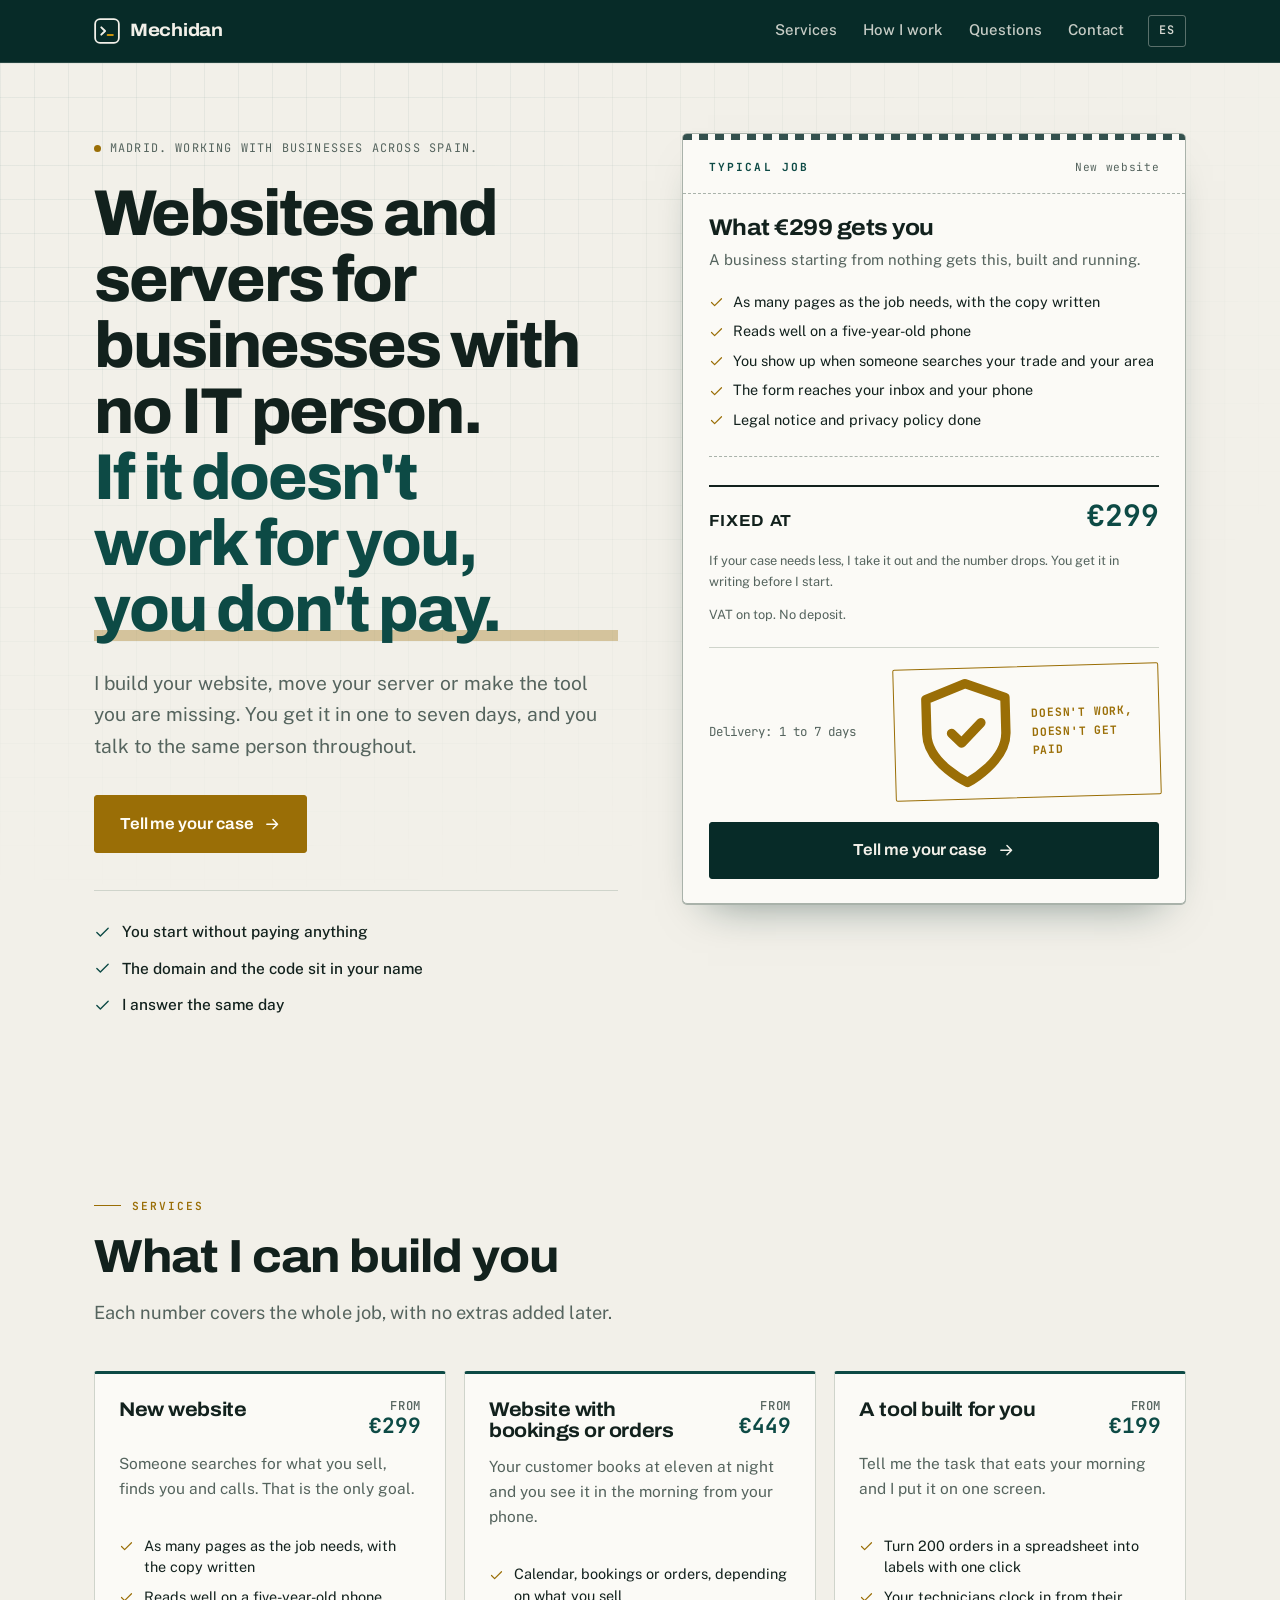
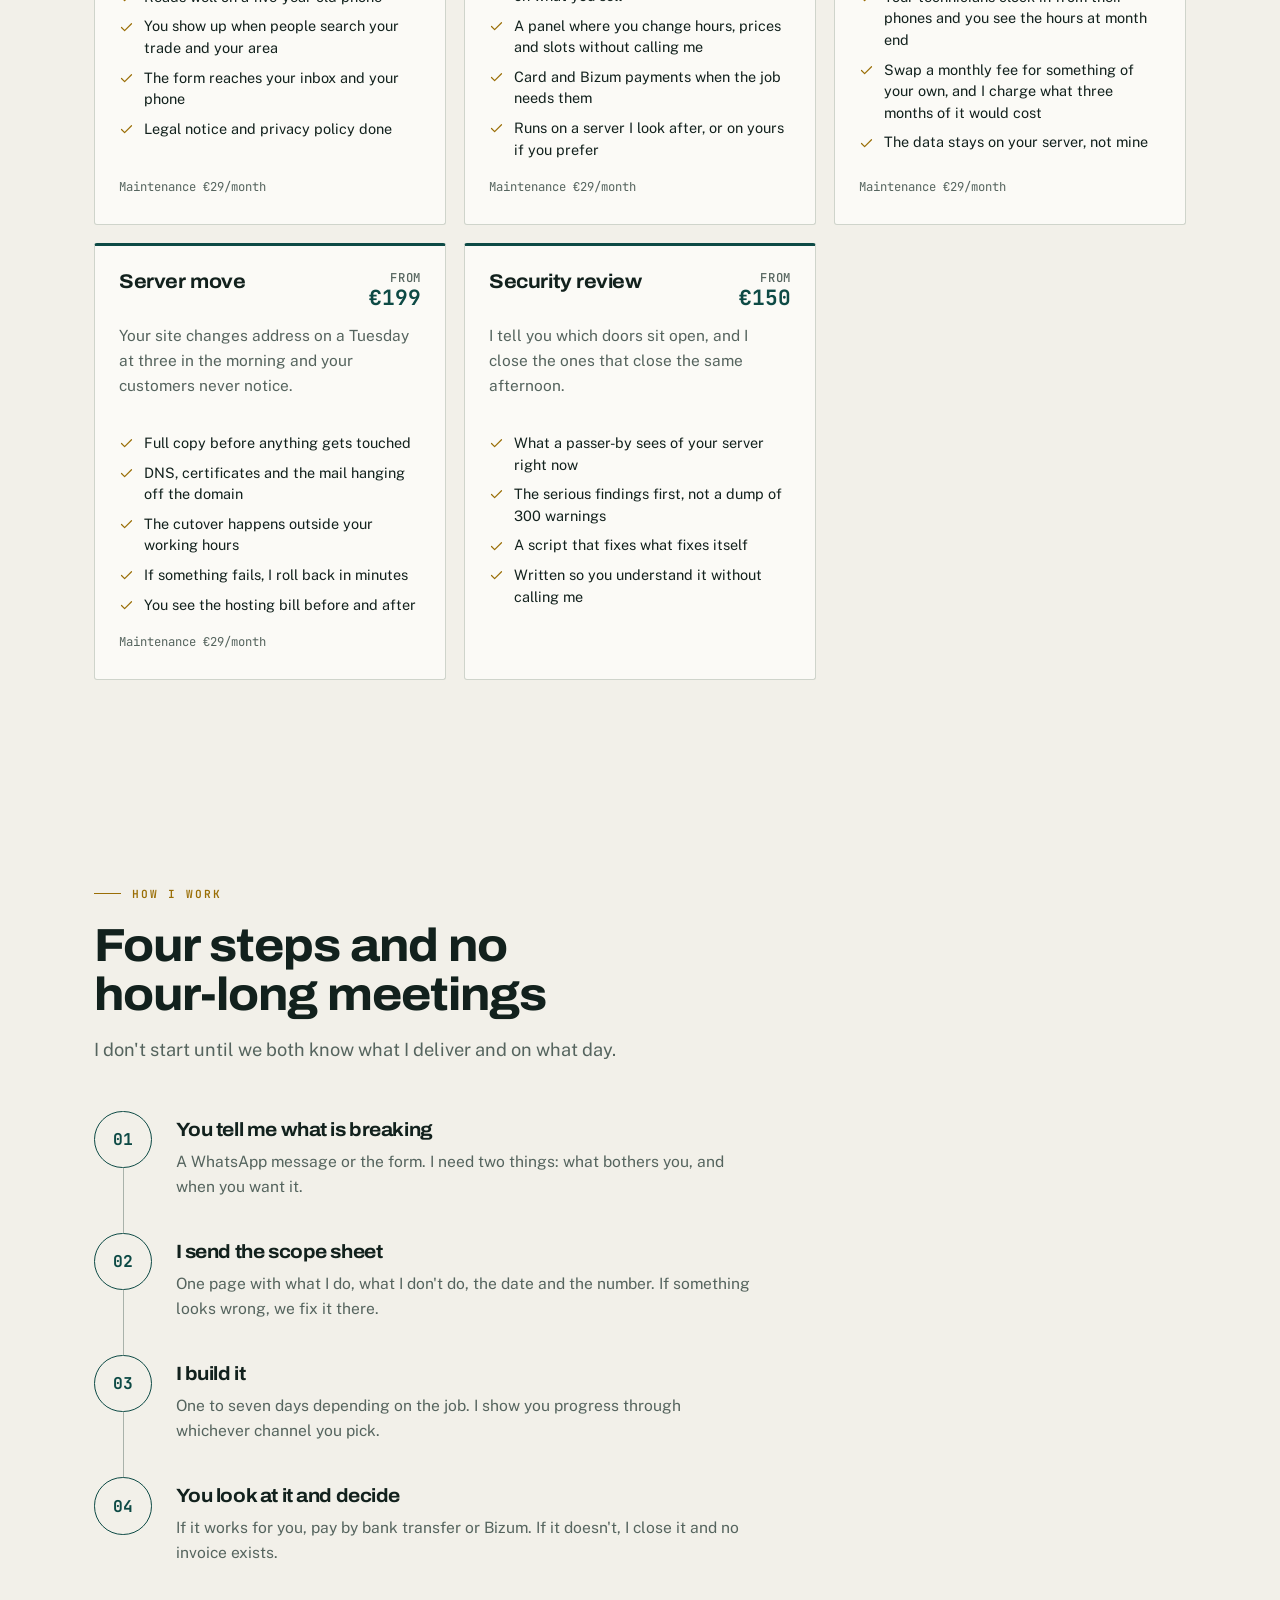
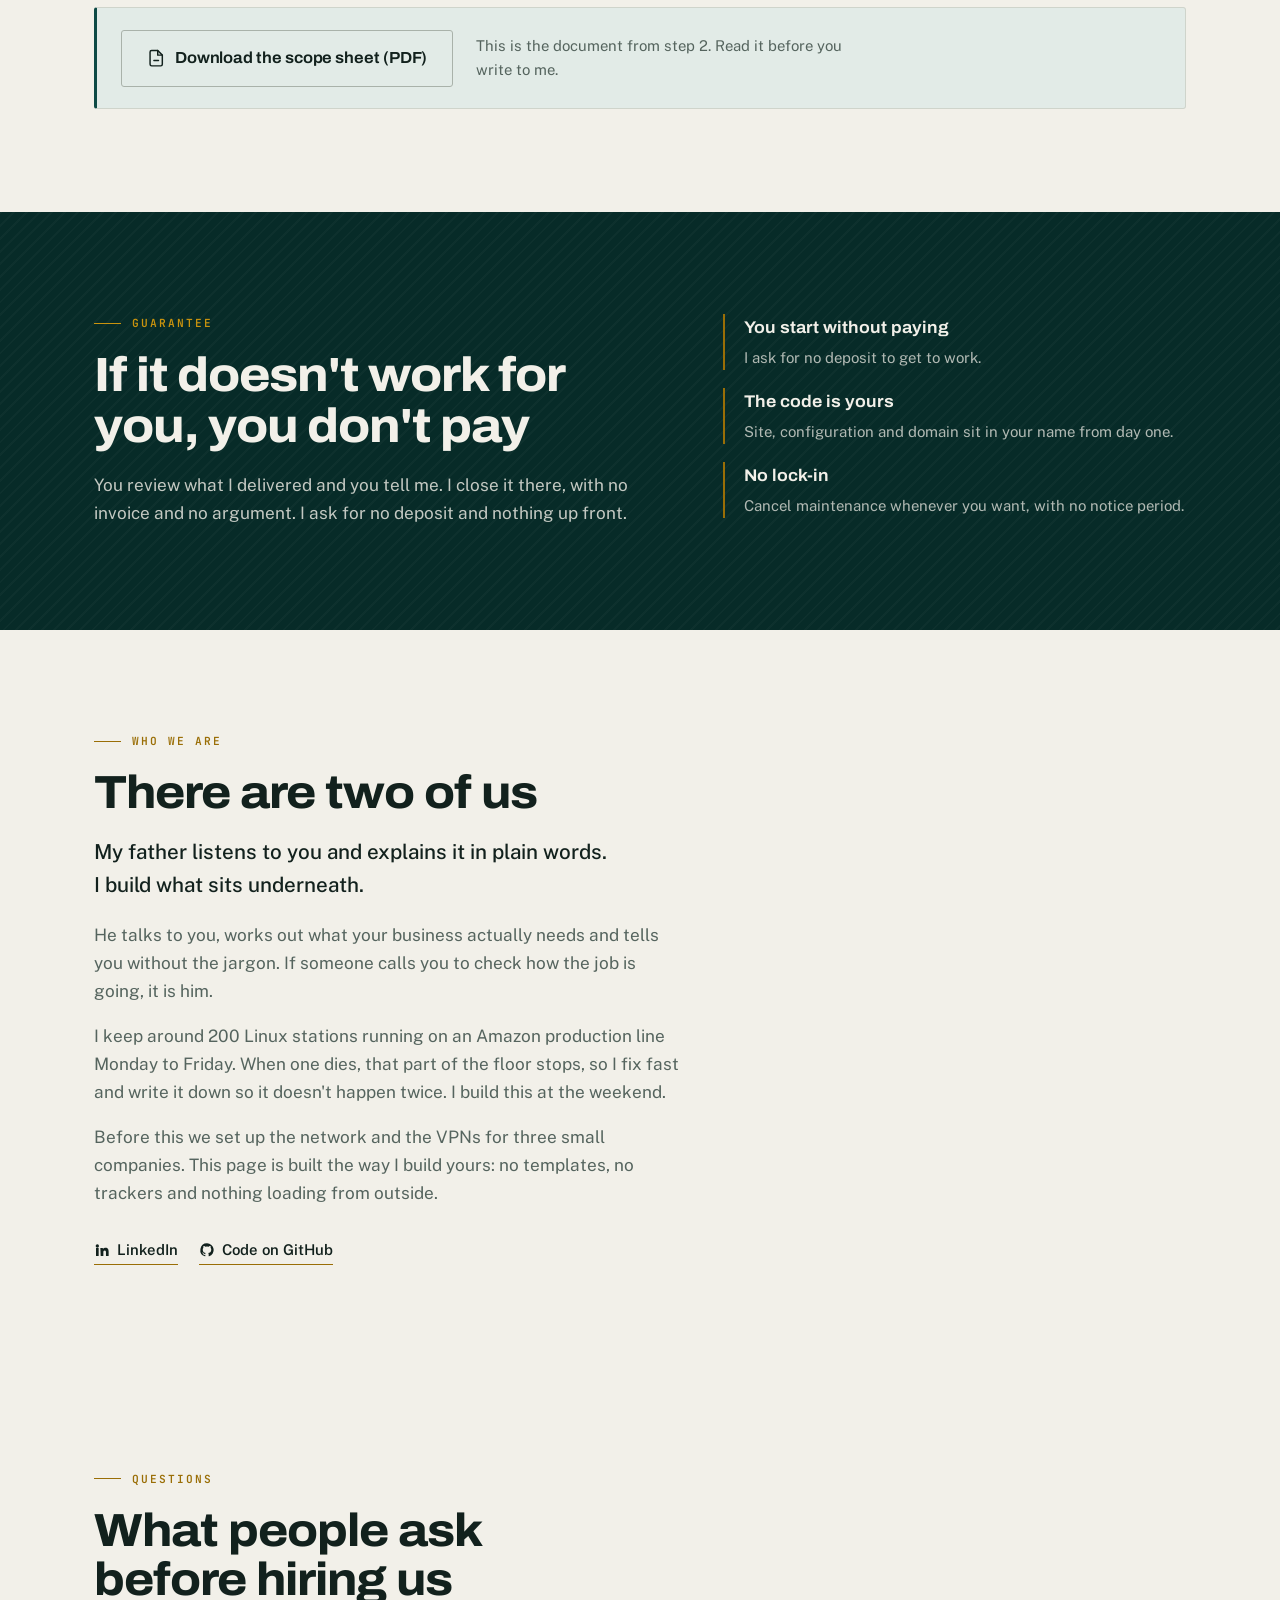
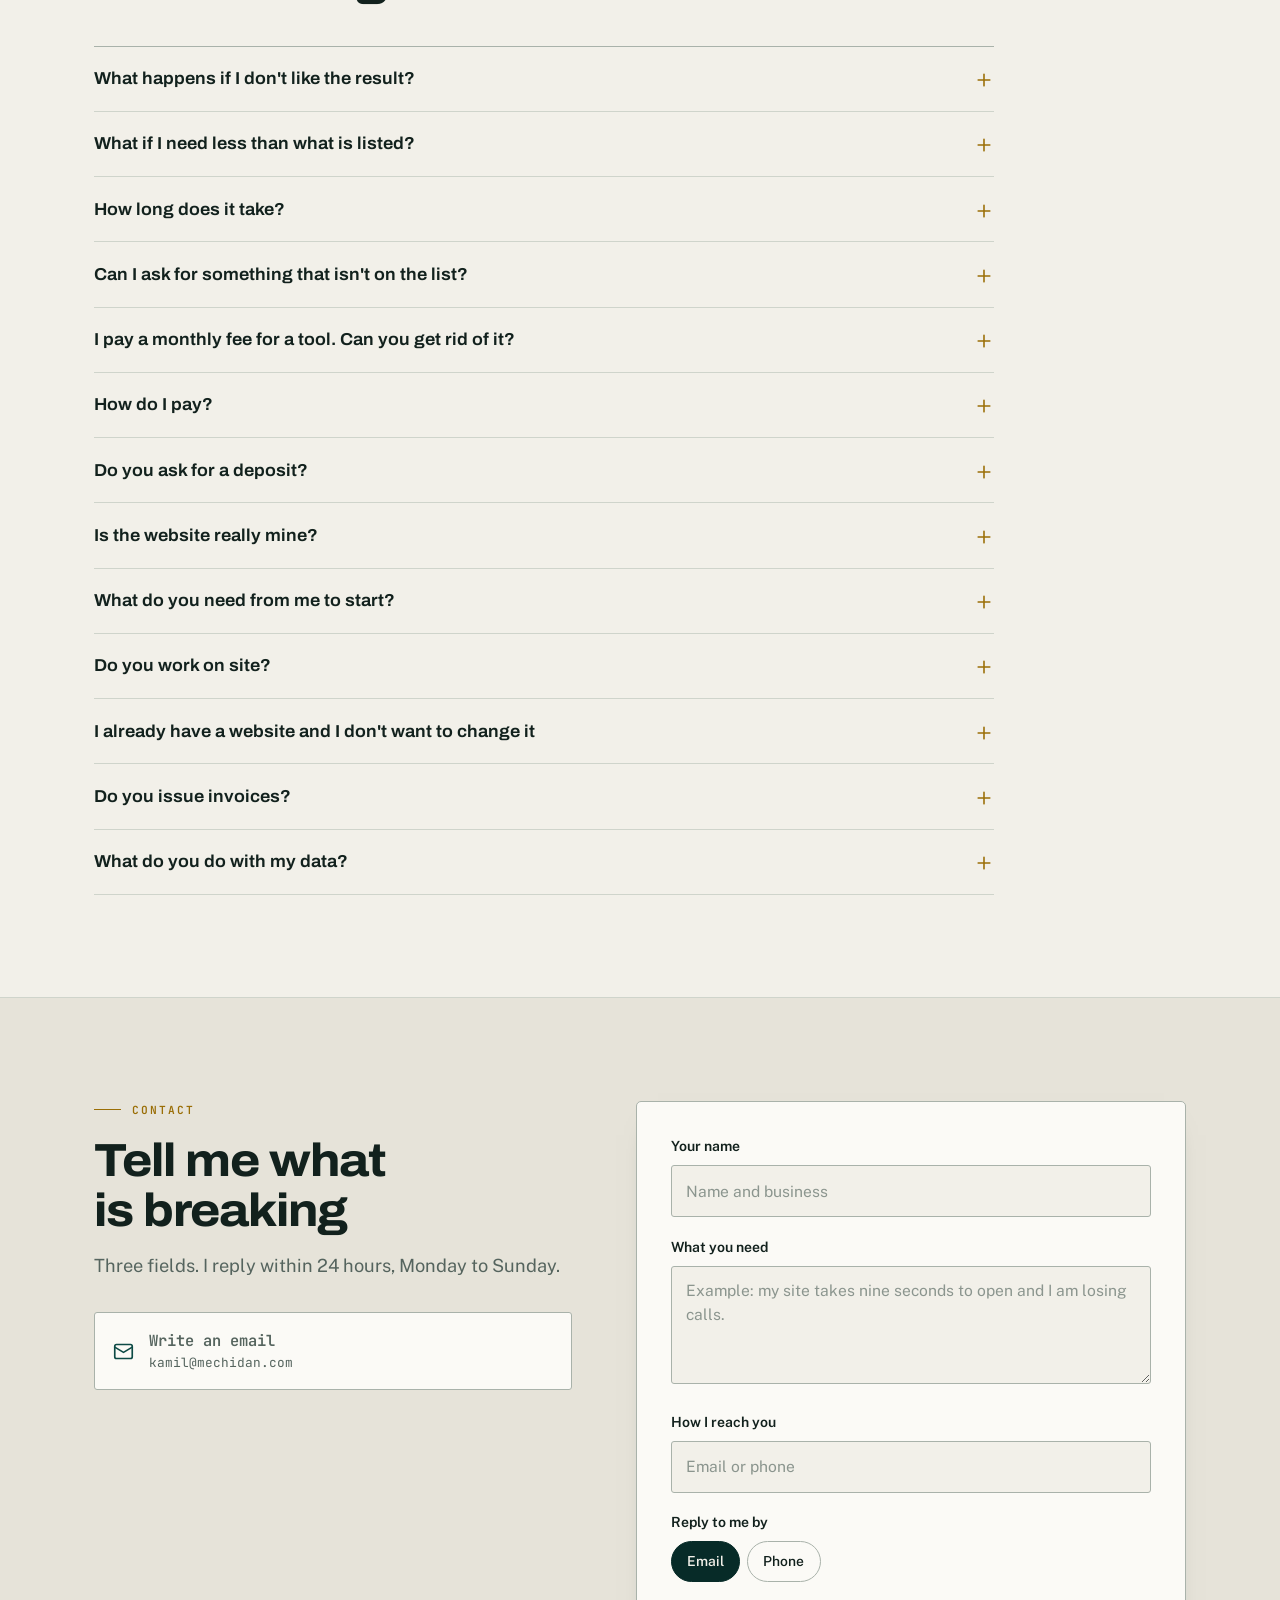
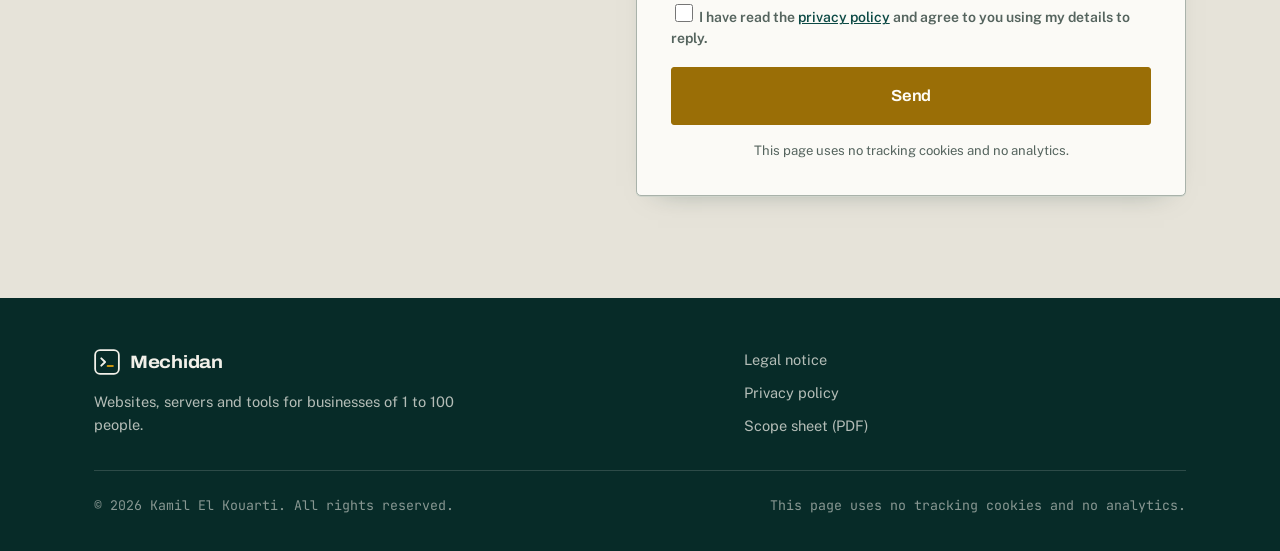
==== commit a8714f7f: "Rebuild" ====
--- a/index.html
+++ b/index.html
@@ -3,8 +3,8 @@
 <head>
   <meta charset="utf-8">
   <meta name="viewport" content="width=device-width, initial-scale=1">
-  <title>Webs y servidores para pymes | Mechidan</title>
-  <meta name="description" content="Levanto tu web, muevo tu servidor o audito tu infraestructura. Precio publicado, entrega en 1 a 7 días. Si no te gusta el resultado, no lo pagas.">
+  <title>Webs, servidores y herramientas para negocios pequeños | Mechidan</title>
+  <meta name="description" content="Te monto la web, te muevo el servidor o te hago la herramienta que te falta. Entre uno y siete días. Si no te sirve, no lo pagas.">
   <link rel="canonical" href="https://mechidan.com/">
   <link rel="alternate" hreflang="es" href="https://mechidan.com/">
   <link rel="alternate" hreflang="en" href="https://mechidan.com/en/">
@@ -13,35 +13,35 @@
   <meta name="author" content="Kamil El Kouarti">
   <meta name="theme-color" content="#072B28">
   <meta property="og:type" content="website">
-  <meta property="og:title" content="Webs y servidores para pymes | Mechidan">
-  <meta property="og:description" content="Levanto tu web, muevo tu servidor o audito tu infraestructura. Precio publicado, entrega en 1 a 7 días. Si no te gusta el resultado, no lo pagas.">
+  <meta property="og:title" content="Webs, servidores y herramientas para negocios pequeños | Mechidan">
+  <meta property="og:description" content="Te monto la web, te muevo el servidor o te hago la herramienta que te falta. Entre uno y siete días. Si no te sirve, no lo pagas.">
   <meta property="og:url" content="https://mechidan.com/">
   <meta property="og:site_name" content="Mechidan">
   <meta property="og:locale" content="es_ES">
   <meta property="og:image" content="https://mechidan.com/assets/img/og.png">
   <meta property="og:image:width" content="1200">
   <meta property="og:image:height" content="630">
-  <meta property="og:image:alt" content="Mechidan: webs y servidores para pymes, con precio publicado y garantía de devolucion.">
+  <meta property="og:image:alt" content="Mechidan: webs, servidores y herramientas para negocios pequeños.">
   <meta name="twitter:card" content="summary_large_image">
   <link rel="icon" href="/assets/img/favicon.svg" type="image/svg+xml">
   <link rel="apple-touch-icon" href="/assets/img/icon-180.png">
   <link rel="manifest" href="/site.webmanifest">
-  <meta name="keywords" content="diseño web pymes, migración servidor, auditoría seguridad servidor, mantenimiento web, alternativa autoalojada, precio cerrado web">
+  <meta name="keywords" content="web para pyme, web con reservas, agenda online negocio, mudanza de servidor, revisión de seguridad servidor, herramienta a medida, mantenimiento web Madrid">
   <link rel="preload" href="/assets/fonts/archivo-var.woff2" as="font" type="font/woff2" crossorigin>
   <link rel="preload" href="/assets/fonts/publicsans-var.woff2" as="font" type="font/woff2" crossorigin>
   <link rel="preload" href="/assets/fonts/jetbrainsmono-var.woff2" as="font" type="font/woff2" crossorigin>
   <link rel="stylesheet" href="/assets/css/style.css">
-  <script type="application/ld+json">{"@context":"https://schema.org","@type":"ProfessionalService","@id":"https://mechidan.com/#business","name":"Mechidan","url":"https://mechidan.com/","description":"Levanto tu web, muevo tu servidor o audito tu infraestructura. Precio publicado, entrega en 1 a 7 días. Si no te gusta el resultado, no lo pagas.","email":"kamil@mechidan.com","founder":{"@type":"Person","name":"Kamil El Kouarti"},"areaServed":[{"@type":"Country","name":"Spain"}],"availableLanguage":["es","en"],"priceRange":"€€","address":{"@type":"PostalAddress","addressCountry":"ES","addressLocality":"Madrid"},"sameAs":["https://www.linkedin.com/in/elkouarti/","https://github.com/mkkouarti"],"makesOffer":[{"@type":"Offer","name":"Web nueva","description":"Una web que carga rápido, se ve bien en el móvil y no se rompe sola.","priceCurrency":"EUR","availability":"https://schema.org/InStock","url":"https://mechidan.com/#services","price":"99","priceSpecification":{"@type":"PriceSpecification","price":"99","priceCurrency":"EUR","valueAddedTaxIncluded":false}},{"@type":"Offer","name":"Migración","description":"Muevo tu web o tu aplicación a otro servidor sin que tus clientes noten nada.","priceCurrency":"EUR","availability":"https://schema.org/InStock","url":"https://mechidan.com/#services","price":"199","priceSpecification":{"@type":"PriceSpecification","price":"199","priceCurrency":"EUR","valueAddedTaxIncluded":false}},{"@type":"Offer","name":"Auditoría","description":"Miro tu servidor por fuera y por dentro, y te digo por donde entran.","priceCurrency":"EUR","availability":"https://schema.org/InStock","url":"https://mechidan.com/#services","price":"150","priceSpecification":{"@type":"PriceSpecification","price":"150","priceCurrency":"EUR","valueAddedTaxIncluded":false}},{"@type":"Offer","name":"Matar una suscripcion","description":"Me dices qué SaaS pagas cada mes. Si existe alternativa que puedas alojar tu, la monto y te la quedas.","priceCurrency":"EUR","availability":"https://schema.org/InStock","url":"https://mechidan.com/#services"}],"knowsAbout":["Linux server administration","Website development","Server migration","Infrastructure security audit","Self-hosted software","WireGuard","Nginx"]}</script>
+  <script type="application/ld+json">{"@context":"https://schema.org","@type":"ProfessionalService","@id":"https://mechidan.com/#business","name":"Mechidan","url":"https://mechidan.com/","description":"Te monto la web, te muevo el servidor o te hago la herramienta que te falta. Entre uno y siete días. Si no te sirve, no lo pagas.","email":"kamil@mechidan.com","founder":{"@type":"Person","name":"Kamil El Kouarti"},"areaServed":[{"@type":"Country","name":"Spain"}],"availableLanguage":["es","en"],"priceRange":"€€","address":{"@type":"PostalAddress","addressCountry":"ES","addressLocality":"Madrid"},"sameAs":["https://www.linkedin.com/in/elkouarti/","https://github.com/mkkouarti"],"makesOffer":[{"@type":"Offer","name":"Web nueva","description":"Alguien busca lo que vendes, te encuentra y te llama. Ese es el único objetivo.","priceCurrency":"EUR","availability":"https://schema.org/InStock","url":"https://mechidan.com/#services","price":"299","priceSpecification":{"@type":"PriceSpecification","price":"299","priceCurrency":"EUR","valueAddedTaxIncluded":false}},{"@type":"Offer","name":"Web con reservas o pedidos","description":"Tu cliente reserva a las once de la noche y tú lo ves por la mañana desde el móvil.","priceCurrency":"EUR","availability":"https://schema.org/InStock","url":"https://mechidan.com/#services","price":"449","priceSpecification":{"@type":"PriceSpecification","price":"449","priceCurrency":"EUR","valueAddedTaxIncluded":false}},{"@type":"Offer","name":"Herramienta a medida","description":"Me cuentas la tarea que te come la mañana y te la dejo en una pantalla.","priceCurrency":"EUR","availability":"https://schema.org/InStock","url":"https://mechidan.com/#services","price":"199","priceSpecification":{"@type":"PriceSpecification","price":"199","priceCurrency":"EUR","valueAddedTaxIncluded":false}},{"@type":"Offer","name":"Mudanza de servidor","description":"Tu web cambia de sitio un martes a las tres de la mañana y tus clientes no se enteran.","priceCurrency":"EUR","availability":"https://schema.org/InStock","url":"https://mechidan.com/#services","price":"199","priceSpecification":{"@type":"PriceSpecification","price":"199","priceCurrency":"EUR","valueAddedTaxIncluded":false}},{"@type":"Offer","name":"Revisión de seguridad","description":"Te digo qué puertas tienes abiertas y cierro las que se cierran esa misma tarde.","priceCurrency":"EUR","availability":"https://schema.org/InStock","url":"https://mechidan.com/#services","price":"150","priceSpecification":{"@type":"PriceSpecification","price":"150","priceCurrency":"EUR","valueAddedTaxIncluded":false}}],"knowsAbout":["Linux server administration","Website development","Server migration","Infrastructure security audit","Self-hosted software","Booking systems","Nginx"]}</script>
   <script type="application/ld+json">{"@context":"https://schema.org","@type":"WebSite","@id":"https://mechidan.com/#website","url":"https://mechidan.com/","name":"Mechidan","inLanguage":["es-ES","en"],"publisher":{"@id":"https://mechidan.com/#business"}}</script>
-  <script type="application/ld+json">{"@context":"https://schema.org","@type":"FAQPage","@id":"https://mechidan.com/#faq","mainEntity":[{"@type":"Question","name":"¿Qué pasa si no me gusta el resultado?","acceptedAnswer":{"@type":"Answer","text":"No lo pagas. Revisas el trabajo entregado y si no te sirve me lo dices. No emito factura, no reclamo nada y te quedas con lo que ya este a tu nombre."}},{"@type":"Question","name":"¿Cuánto tarda?","acceptedAnswer":{"@type":"Answer","text":"Entre 1 y 7 días. Una web sencilla sale en 1 o 2. Una migración con correo y certificados se va a 5 o 7. La fecha exacta va escrita en el documento de alcance antes de empezar."}},{"@type":"Question","name":"¿Cómo se paga?","acceptedAnswer":{"@type":"Answer","text":"Fuera de esta web. Transferencia o Bizum cuando el trabajo esta entregado y tu lo has aprobado. Esta página no cobra ni guarda datos bancarios."}},{"@type":"Question","name":"¿Pides algo por adelantado?","acceptedAnswer":{"@type":"Answer","text":"No. Empiezo sin señal. Asumo yo el riesgo de que no te guste."}},{"@type":"Question","name":"¿La web es mía de verdad?","acceptedAnswer":{"@type":"Answer","text":"Si. El dominio se registra a tu nombre, el código se te entrega y el alojamiento va a una cuenta tuya. Si manana quieres cambiar de proveedor, te llevas todo sin pedirme permiso."}},{"@type":"Question","name":"¿Qué necesitas de mí para empezar?","acceptedAnswer":{"@type":"Answer","text":"Los textos que quieras mostrar, el logo si lo tienes, y acceso al dominio si ya lo tienes contratado. Si no tienes nada de eso, redacto un primer borrador y lo corriges."}},{"@type":"Question","name":"¿Trabajas presencial?","acceptedAnswer":{"@type":"Answer","text":"Trabajo en remoto para toda España. En Madrid puedo ir presencial si el encargo lo necesita, por ejemplo tocar un servidor que no esta expuesto a internet."}},{"@type":"Question","name":"Ya tengo web y no quiero cambiarla","acceptedAnswer":{"@type":"Answer","text":"Entonces te interesa la migración o la auditoría. Puedo mover tu web actual a un servidor más barato o revisar por donde esta expuesta, sin rehacer el diseño."}},{"@type":"Question","name":"¿Emites factura?","acceptedAnswer":{"@type":"Answer","text":"Si, con todos los datos fiscales, y siempre después de que apruebes el trabajo."}},{"@type":"Question","name":"¿Qué haces con mis datos?","acceptedAnswer":{"@type":"Answer","text":"Guardo tu nombre y tu contacto para responderte, nada más. No vendo datos, no hay publicidad y no hay seguimiento. Lo tienes detallado en la política de privacidad."}}]}</script>
-  <script type="application/ld+json">{"@context":"https://schema.org","@type":"HowTo","name":"Cuatro pasos, sin reuniones de una hora","description":"El orden importa: no empiezo hasta que los dos sabemos el precio y la fecha.","totalTime":"P7D","step":[{"@type":"HowToStep","position":1,"name":"Me cuentas el problema","text":"Rellenas el formulario o me escribes por WhatsApp. Necesito dos cosas: que te molesta y para cuando lo quieres."},{"@type":"HowToStep","position":2,"name":"Te mando alcance y precio","text":"Recibes un PDF de una página con lo que hago, lo que no hago, la fecha y la cifra. Si algo no cuadra, lo ajustamos ahi."},{"@type":"HowToStep","position":3,"name":"Lo construyo","text":"Trabajo entre 1 y 7 días según el encargo. Te enseño avances por el canal que elijas."},{"@type":"HowToStep","position":4,"name":"Lo revisas y pagas","text":"Lo miras con calma. Si te sirve, pagas por transferencia o Bizum. Si no te sirve, no pagas y te quedas sin factura."}]}</script>
+  <script type="application/ld+json">{"@context":"https://schema.org","@type":"FAQPage","@id":"https://mechidan.com/#faq","mainEntity":[{"@type":"Question","name":"¿Qué pasa si no me gusta el resultado?","acceptedAnswer":{"@type":"Answer","text":"No lo pagas. Lo revisas, me dices que no te sirve y cierro ahí. No emito factura, no reclamo nada y te quedas con lo que ya esté a tu nombre."}},{"@type":"Question","name":"¿Y si necesito menos de lo que pone?","acceptedAnswer":{"@type":"Answer","text":"Quito lo que no vayas a usar y baja la cifra. Te la doy por escrito en la hoja de alcance, antes de tocar nada."}},{"@type":"Question","name":"¿Cuánto tarda?","acceptedAnswer":{"@type":"Answer","text":"Entre uno y siete días. Una web sencilla sale en dos. Una mudanza con correo y certificados se va a cinco o siete. La fecha exacta va escrita antes de empezar."}},{"@type":"Question","name":"¿Puedo pedirte algo que no esté en la lista?","acceptedAnswer":{"@type":"Answer","text":"Sí. Cuéntame la tarea que te come la mañana y te digo si se puede, cuánto cuesta y para cuándo lo tienes."}},{"@type":"Question","name":"Pago una cuota todos los meses por una herramienta, ¿me la puedes quitar?","acceptedAnswer":{"@type":"Answer","text":"A veces. Miro si existe algo equivalente que puedas alojar tú. Si existe, lo monto y cobro lo que pagarías en tres meses de esa cuota. Si no existe, te lo digo y no cobro. No toco facturación ni nada con obligación legal detrás."}},{"@type":"Question","name":"¿Cómo se paga?","acceptedAnswer":{"@type":"Answer","text":"Fuera de esta web. Transferencia o Bizum cuando ya tienes el trabajo delante y lo has aprobado. Esta página no cobra ni guarda datos bancarios."}},{"@type":"Question","name":"¿Pides algo por adelantado?","acceptedAnswer":{"@type":"Answer","text":"No. Empiezo sin señal y asumo yo el riesgo de que no te guste."}},{"@type":"Question","name":"¿La web es mía de verdad?","acceptedAnswer":{"@type":"Answer","text":"Sí. El dominio se registra a tu nombre, el código se te entrega y el alojamiento va a una cuenta tuya. Mañana te llevas todo sin pedirme permiso."}},{"@type":"Question","name":"¿Qué necesitáis de mí para empezar?","acceptedAnswer":{"@type":"Answer","text":"Los textos que quieras enseñar, el logo si lo tienes y el acceso al dominio si ya lo compraste. Si no tienes nada de eso, escribo un primer borrador y tú lo corriges."}},{"@type":"Question","name":"¿Trabajáis presencial?","acceptedAnswer":{"@type":"Answer","text":"En remoto para toda España. En Madrid voy en persona cuando el encargo lo pide, por ejemplo para tocar un servidor que no sale a internet."}},{"@type":"Question","name":"Ya tengo web y no quiero cambiarla","acceptedAnswer":{"@type":"Answer","text":"Entonces mira la mudanza o la revisión. Muevo lo que tienes a un servidor más barato, o te digo por dónde está expuesta, sin tocar el diseño."}},{"@type":"Question","name":"¿Emitís factura?","acceptedAnswer":{"@type":"Answer","text":"Sí, con todos los datos fiscales, siempre después de que apruebes el trabajo."}},{"@type":"Question","name":"¿Qué hacéis con mis datos?","acceptedAnswer":{"@type":"Answer","text":"Guardo tu nombre y tu contacto para contestarte, nada más. No vendo datos, no hay publicidad y no hay seguimiento. Lo tienes detallado en la política de privacidad."}}]}</script>
+  <script type="application/ld+json">{"@context":"https://schema.org","@type":"HowTo","name":"Cuatro pasos y ninguna reunión de una hora","description":"No empiezo hasta que los dos sabemos qué entrego y qué día.","totalTime":"P7D","step":[{"@type":"HowToStep","position":1,"name":"Me cuentas qué te falla","text":"Un WhatsApp o el formulario. Necesito dos cosas: qué te molesta y para cuándo lo quieres."},{"@type":"HowToStep","position":2,"name":"Te mando la hoja de alcance","text":"Una página con lo que hago, lo que no hago, la fecha y la cifra. Si algo no cuadra, lo ajustamos ahí."},{"@type":"HowToStep","position":3,"name":"Lo monto","text":"Entre uno y siete días según el encargo. Te voy enseñando avances por donde tú prefieras."},{"@type":"HowToStep","position":4,"name":"Lo miras y decides","text":"Si te sirve, pagas por transferencia o Bizum. Si no, cierro y no hay factura."}]}</script>
 </head>
 <body>
 <a class="skip" href="#main">Saltar al contenido</a>
 <header class="masthead">
   <div class="shell masthead__in">
     <a class="brand" href="/"><svg class="brand__mark" viewBox="0 0 32 32" fill="none" aria-hidden="true" focusable="false"><rect x="1.4" y="1.4" width="29.2" height="29.2" rx="6" stroke="currentColor" stroke-width="2.2"/><path d="M9 11.5 13.6 16 9 20.5" stroke="currentColor" stroke-width="2.4" stroke-linecap="round" stroke-linejoin="round"/><path d="M16.8 21h6.4" stroke="#C9930E" stroke-width="2.4" stroke-linecap="round"/></svg><span>Mechidan</span></a>
-    <nav class="mainnav" id="mainnav" data-open="false" aria-label="Servicios"><a href="/#services">Servicios</a><a href="/#process">Como trabajo</a><a href="/#faq">Preguntas</a><a href="/#contact">Contacto</a></nav>
+    <nav class="mainnav" id="mainnav" data-open="false" aria-label="Servicios"><a href="/#services">Servicios</a><a href="/#process">Cómo trabajo</a><a href="/#faq">Preguntas</a><a href="/#contact">Contacto</a></nav>
     <a class="lang" href="/en/" data-lang-set="en" hreflang="en"
        aria-label="Ver esta página en inglés">EN</a>
     <button class="burger" id="burger" type="button" aria-expanded="false"
@@ -52,49 +52,41 @@
 <section class="hero">
   <div class="shell hero__grid">
     <div>
-      <p class="hero__eyebrow"><span class="pulse"></span>Madrid. Trabajo en remoto para toda España.</p>
-      <h1>Webs y servidores para pymes. <span class="accent">Si no te gusta, no lo pagas.</span></h1>
-      <p class="hero__sub">Levanto tu web, muevo tu servidor o reviso tu infraestructura. Ves el precio antes de que empiece. Entrego entre 1 y 7 días.</p>
+      <p class="hero__eyebrow"><span class="pulse"></span>Madrid. Trabajo con negocios de toda España.</p>
+      <h1>Webs y servidores para negocios que no tienen informático. <span class="accent">Si no te sirve, no lo pagas.</span></h1>
+      <p class="hero__sub">Te monto la web, te muevo el servidor o te hago la herramienta que te falta. Lo tienes entre uno y siete días, y hablas siempre con la misma persona.</p>
       <div class="hero__cta"><a class="btn btn--brass" href="#contact">Cuéntame tu caso<svg viewBox="0 0 24 24" fill="none" stroke="currentColor" stroke-width="1.9" stroke-linecap="round" stroke-linejoin="round" aria-hidden="true" focusable="false"><path d="M5 12h14M13 6l6 6-6 6"/></svg></a></div>
-      <ul class="trustrow"><li><svg viewBox="0 0 24 24" fill="none" stroke="currentColor" stroke-width="1.9" stroke-linecap="round" stroke-linejoin="round" aria-hidden="true" focusable="false"><path d="M20 6 9 17l-5-5"/></svg><span>Precio publicado, sin presupuesto sorpresa</span></li><li><svg viewBox="0 0 24 24" fill="none" stroke="currentColor" stroke-width="1.9" stroke-linecap="round" stroke-linejoin="round" aria-hidden="true" focusable="false"><path d="M20 6 9 17l-5-5"/></svg><span>Entrega en 1 a 7 días</span></li><li><svg viewBox="0 0 24 24" fill="none" stroke="currentColor" stroke-width="1.9" stroke-linecap="round" stroke-linejoin="round" aria-hidden="true" focusable="false"><path d="M20 6 9 17l-5-5"/></svg><span>Pagas cuando apruebas el trabajo</span></li></ul>
-    </div>
-
-    <aside class="docket" id="docket" aria-labelledby="docket-title">
+      <ul class="trustrow"><li><svg viewBox="0 0 24 24" fill="none" stroke="currentColor" stroke-width="1.9" stroke-linecap="round" stroke-linejoin="round" aria-hidden="true" focusable="false"><path d="M20 6 9 17l-5-5"/></svg><span>Empiezas sin pagar nada</span></li><li><svg viewBox="0 0 24 24" fill="none" stroke="currentColor" stroke-width="1.9" stroke-linecap="round" stroke-linejoin="round" aria-hidden="true" focusable="false"><path d="M20 6 9 17l-5-5"/></svg><span>El dominio y el código van a tu nombre</span></li><li><svg viewBox="0 0 24 24" fill="none" stroke="currentColor" stroke-width="1.9" stroke-linecap="round" stroke-linejoin="round" aria-hidden="true" focusable="false"><path d="M20 6 9 17l-5-5"/></svg><span>Te contesto el mismo día</span></li></ul>
+    </div>
+
+    <aside class="docket" aria-labelledby="docket-title">
       <div class="docket__head">
-        <span class="docket__label">Presupuesto</span>
-        <span class="docket__ref" id="docket-ref">REF</span>
+        <span class="docket__label">Encargo tipo</span>
+        <span class="docket__ref">Web nueva</span>
       </div>
       <div class="docket__body">
-        <h2 class="docket__title" id="docket-title">Calcula tu precio</h2>
-        <p class="docket__intro">Elige el trabajo y los extras. El total se actualiza mientras eliges.</p>
-
-        <fieldset style="border:0;padding:0;margin:0">
-          <legend class="fieldlabel">Trabajo</legend>
-          <div class="picker"><label class="picker__opt"><input type="radio" name="docket-service" value="web" checked><span>Web nueva</span></label><label class="picker__opt"><input type="radio" name="docket-service" value="migration"><span>Migración</span></label><label class="picker__opt"><input type="radio" name="docket-service" value="audit"><span>Auditoría</span></label><label class="picker__opt"><input type="radio" name="docket-service" value="subkill"><span>Matar una suscripcion</span></label></div>
-        </fieldset>
-
-        <p class="fieldlabel">Extras</p>
-        <div class="addons" id="docket-addons"></div>
+        <h2 class="docket__title" id="docket-title">Lo que te llevas por €299</h2>
+        <p class="docket__intro">Un negocio que empieza de cero se lleva esto, montado y funcionando.</p>
+
+        <ul class="svc__list"><li><svg viewBox="0 0 24 24" fill="none" stroke="currentColor" stroke-width="1.9" stroke-linecap="round" stroke-linejoin="round" aria-hidden="true" focusable="false"><path d="M20 6 9 17l-5-5"/></svg><span>Las páginas que haga falta, con los textos escritos</span></li><li><svg viewBox="0 0 24 24" fill="none" stroke="currentColor" stroke-width="1.9" stroke-linecap="round" stroke-linejoin="round" aria-hidden="true" focusable="false"><path d="M20 6 9 17l-5-5"/></svg><span>Se lee bien en un móvil de hace cinco años</span></li><li><svg viewBox="0 0 24 24" fill="none" stroke="currentColor" stroke-width="1.9" stroke-linecap="round" stroke-linejoin="round" aria-hidden="true" focusable="false"><path d="M20 6 9 17l-5-5"/></svg><span>Apareces cuando alguien busca tu oficio y tu barrio</span></li><li><svg viewBox="0 0 24 24" fill="none" stroke="currentColor" stroke-width="1.9" stroke-linecap="round" stroke-linejoin="round" aria-hidden="true" focusable="false"><path d="M20 6 9 17l-5-5"/></svg><span>El formulario te llega al correo y al móvil</span></li><li><svg viewBox="0 0 24 24" fill="none" stroke="currentColor" stroke-width="1.9" stroke-linecap="round" stroke-linejoin="round" aria-hidden="true" focusable="false"><path d="M20 6 9 17l-5-5"/></svg><span>Aviso legal y privacidad hechos</span></li></ul>
 
         <dl class="ledger">
-          <div id="docket-lines"></div>
           <div class="ledger__total">
-            <dt>Total</dt>
-            <dd id="docket-total">&mdash;</dd>
+            <dt>Cerrado en</dt>
+            <dd>€299</dd>
           </div>
         </dl>
-        <p class="ledger__note" id="docket-note"></p>
-        <p class="ledger__note" id="docket-maint" hidden></p>
+        <p class="ledger__note">Si tu caso pide menos, quito lo que sobra y baja la cifra. Va escrita antes de empezar.</p>
+        <p class="ledger__note">IVA aparte. Sin señal.</p>
 
         <div class="docket__meta">
           <span>Entrega: 1 a 7 días</span>
-          <span class="stamp"><svg viewBox="0 0 24 24" fill="none" stroke="currentColor" stroke-width="1.9" stroke-linecap="round" stroke-linejoin="round" aria-hidden="true" focusable="false"><path d="M12 22s8-4 8-10V5l-8-3-8 3v7c0 6 8 10 8 10Z"/><path d="m9 12 2 2 4-4"/></svg>No te gusta, no pagas</span>
+          <span class="stamp"><svg viewBox="0 0 24 24" fill="none" stroke="currentColor" stroke-width="1.9" stroke-linecap="round" stroke-linejoin="round" aria-hidden="true" focusable="false"><path d="M12 22s8-4 8-10V5l-8-3-8 3v7c0 6 8 10 8 10Z"/><path d="m9 12 2 2 4-4"/></svg>No te sirve, no pagas</span>
         </div>
 
         <div class="docket__actions">
-          <button class="btn btn--ink btn--block" id="docket-send" type="button">
-            Enviarme este presupuesto<svg viewBox="0 0 24 24" fill="none" stroke="currentColor" stroke-width="1.9" stroke-linecap="round" stroke-linejoin="round" aria-hidden="true" focusable="false"><path d="M5 12h14M13 6l6 6-6 6"/></svg></button>
           
+          <a class="btn btn--ink btn--block" href="#contact">Cuéntame tu caso<svg viewBox="0 0 24 24" fill="none" stroke="currentColor" stroke-width="1.9" stroke-linecap="round" stroke-linejoin="round" aria-hidden="true" focusable="false"><path d="M5 12h14M13 6l6 6-6 6"/></svg></a>
         </div>
       </div>
     </aside>
@@ -103,60 +95,61 @@
 <section class="band" id="services">
   <div class="shell">
     <p class="eyebrow">Servicios</p>
-    <h2 class="h-sec">Cuatro trabajos, precio publicado</h2>
-    <p class="sec-lede">Cada precio de abajo es el que pagas. Si tu caso se sale de esto, te digo la cifra antes de empezar.</p>
+    <h2 class="h-sec">Lo que puedo hacerte</h2>
+    <p class="sec-lede">Cada cifra incluye el trabajo entero, sin extras que se suman después.</p>
     <div class="svc-grid"><article class="svc reveal">
-      <div class="svc__top"><h3 class="svc__name">Web nueva</h3><div class="svc__price"><small>desde</small>€99</div></div>
-      <p class="svc__pitch">Una web que carga rápido, se ve bien en el móvil y no se rompe sola.</p>
-      <ul class="svc__list"><li><svg viewBox="0 0 24 24" fill="none" stroke="currentColor" stroke-width="1.9" stroke-linecap="round" stroke-linejoin="round" aria-hidden="true" focusable="false"><path d="M20 6 9 17l-5-5"/></svg><span>Varias páginas, diseñadas para tu negocio</span></li><li><svg viewBox="0 0 24 24" fill="none" stroke="currentColor" stroke-width="1.9" stroke-linecap="round" stroke-linejoin="round" aria-hidden="true" focusable="false"><path d="M20 6 9 17l-5-5"/></svg><span>Funciona en móvil, tablet y ordenador</span></li><li><svg viewBox="0 0 24 24" fill="none" stroke="currentColor" stroke-width="1.9" stroke-linecap="round" stroke-linejoin="round" aria-hidden="true" focusable="false"><path d="M20 6 9 17l-5-5"/></svg><span>Textos y estructura pensados para que te llamen</span></li><li><svg viewBox="0 0 24 24" fill="none" stroke="currentColor" stroke-width="1.9" stroke-linecap="round" stroke-linejoin="round" aria-hidden="true" focusable="false"><path d="M20 6 9 17l-5-5"/></svg><span>Aviso legal y política de privacidad listos</span></li></ul>
-      <div class="svc__addons"><p class="svc__addonsH">Puedes añadir</p><div class="svc__addon"><b>Captacion</b><span>+€99</span></div><div class="svc__addon"><b>Cobros y envíos</b><span>+€99</span></div><div class="svc__addon"><b>Servidor propio</b><span>+€99</span></div></div>
+      <div class="svc__top"><h3 class="svc__name">Web nueva</h3><div class="svc__price"><small>desde</small>€299</div></div>
+      <p class="svc__pitch">Alguien busca lo que vendes, te encuentra y te llama. Ese es el único objetivo.</p>
+      <ul class="svc__list"><li><svg viewBox="0 0 24 24" fill="none" stroke="currentColor" stroke-width="1.9" stroke-linecap="round" stroke-linejoin="round" aria-hidden="true" focusable="false"><path d="M20 6 9 17l-5-5"/></svg><span>Las páginas que haga falta, con los textos escritos</span></li><li><svg viewBox="0 0 24 24" fill="none" stroke="currentColor" stroke-width="1.9" stroke-linecap="round" stroke-linejoin="round" aria-hidden="true" focusable="false"><path d="M20 6 9 17l-5-5"/></svg><span>Se lee bien en un móvil de hace cinco años</span></li><li><svg viewBox="0 0 24 24" fill="none" stroke="currentColor" stroke-width="1.9" stroke-linecap="round" stroke-linejoin="round" aria-hidden="true" focusable="false"><path d="M20 6 9 17l-5-5"/></svg><span>Apareces cuando buscan tu oficio y tu barrio</span></li><li><svg viewBox="0 0 24 24" fill="none" stroke="currentColor" stroke-width="1.9" stroke-linecap="round" stroke-linejoin="round" aria-hidden="true" focusable="false"><path d="M20 6 9 17l-5-5"/></svg><span>El formulario te llega al correo y al móvil</span></li><li><svg viewBox="0 0 24 24" fill="none" stroke="currentColor" stroke-width="1.9" stroke-linecap="round" stroke-linejoin="round" aria-hidden="true" focusable="false"><path d="M20 6 9 17l-5-5"/></svg><span>Aviso legal y privacidad hechos</span></li></ul>
       <p class="svc__maint">Mantenimiento €29/mes</p>
     </article><article class="svc reveal">
-      <div class="svc__top"><h3 class="svc__name">Migración</h3><div class="svc__price"><small>desde</small>€199</div></div>
-      <p class="svc__pitch">Muevo tu web o tu aplicación a otro servidor sin que tus clientes noten nada.</p>
-      <ul class="svc__list"><li><svg viewBox="0 0 24 24" fill="none" stroke="currentColor" stroke-width="1.9" stroke-linecap="round" stroke-linejoin="round" aria-hidden="true" focusable="false"><path d="M20 6 9 17l-5-5"/></svg><span>Copia completa antes de tocar nada</span></li><li><svg viewBox="0 0 24 24" fill="none" stroke="currentColor" stroke-width="1.9" stroke-linecap="round" stroke-linejoin="round" aria-hidden="true" focusable="false"><path d="M20 6 9 17l-5-5"/></svg><span>Cambio de DNS y certificados</span></li><li><svg viewBox="0 0 24 24" fill="none" stroke="currentColor" stroke-width="1.9" stroke-linecap="round" stroke-linejoin="round" aria-hidden="true" focusable="false"><path d="M20 6 9 17l-5-5"/></svg><span>Ventana de corte fuera de tu horario de trabajo</span></li><li><svg viewBox="0 0 24 24" fill="none" stroke="currentColor" stroke-width="1.9" stroke-linecap="round" stroke-linejoin="round" aria-hidden="true" focusable="false"><path d="M20 6 9 17l-5-5"/></svg><span>Vuelta atras preparada por si algo falla</span></li></ul>
-      <div class="svc__addons"><p class="svc__addonsH">Puedes añadir</p><div class="svc__addon"><b>Salida de nube</b><span>+€51</span></div></div>
+      <div class="svc__top"><h3 class="svc__name">Web con reservas o pedidos</h3><div class="svc__price"><small>desde</small>€449</div></div>
+      <p class="svc__pitch">Tu cliente reserva a las once de la noche y tú lo ves por la mañana desde el móvil.</p>
+      <ul class="svc__list"><li><svg viewBox="0 0 24 24" fill="none" stroke="currentColor" stroke-width="1.9" stroke-linecap="round" stroke-linejoin="round" aria-hidden="true" focusable="false"><path d="M20 6 9 17l-5-5"/></svg><span>Agenda, reservas o pedidos, según lo que vendas</span></li><li><svg viewBox="0 0 24 24" fill="none" stroke="currentColor" stroke-width="1.9" stroke-linecap="round" stroke-linejoin="round" aria-hidden="true" focusable="false"><path d="M20 6 9 17l-5-5"/></svg><span>Un panel donde cambias horarios, precios y huecos sin llamarme</span></li><li><svg viewBox="0 0 24 24" fill="none" stroke="currentColor" stroke-width="1.9" stroke-linecap="round" stroke-linejoin="round" aria-hidden="true" focusable="false"><path d="M20 6 9 17l-5-5"/></svg><span>Cobro con tarjeta y Bizum cuando hace falta</span></li><li><svg viewBox="0 0 24 24" fill="none" stroke="currentColor" stroke-width="1.9" stroke-linecap="round" stroke-linejoin="round" aria-hidden="true" focusable="false"><path d="M20 6 9 17l-5-5"/></svg><span>Corre en un servidor que llevo yo, o te lo dejo montado en el tuyo</span></li></ul>
       <p class="svc__maint">Mantenimiento €29/mes</p>
     </article><article class="svc reveal">
-      <div class="svc__top"><h3 class="svc__name">Auditoría</h3><div class="svc__price"><small>desde</small>€150</div></div>
-      <p class="svc__pitch">Miro tu servidor por fuera y por dentro, y te digo por donde entran.</p>
-      <ul class="svc__list"><li><svg viewBox="0 0 24 24" fill="none" stroke="currentColor" stroke-width="1.9" stroke-linecap="round" stroke-linejoin="round" aria-hidden="true" focusable="false"><path d="M20 6 9 17l-5-5"/></svg><span>Qué expone tu servidor a internet ahora mismo</span></li><li><svg viewBox="0 0 24 24" fill="none" stroke="currentColor" stroke-width="1.9" stroke-linecap="round" stroke-linejoin="round" aria-hidden="true" focusable="false"><path d="M20 6 9 17l-5-5"/></svg><span>Hallazgos ordenados por gravedad, no una lista de 300 avisos</span></li><li><svg viewBox="0 0 24 24" fill="none" stroke="currentColor" stroke-width="1.9" stroke-linecap="round" stroke-linejoin="round" aria-hidden="true" focusable="false"><path d="M20 6 9 17l-5-5"/></svg><span>Un script que corrige lo que se puede corregir solo</span></li><li><svg viewBox="0 0 24 24" fill="none" stroke="currentColor" stroke-width="1.9" stroke-linecap="round" stroke-linejoin="round" aria-hidden="true" focusable="false"><path d="M20 6 9 17l-5-5"/></svg><span>Informe en castellaño, sin jerga</span></li></ul>
-      <div class="svc__addons"><p class="svc__addonsH">Puedes añadir</p><div class="svc__addon"><b>Revision posterior</b><span>+€50</span></div></div>
+      <div class="svc__top"><h3 class="svc__name">Herramienta a medida</h3><div class="svc__price"><small>desde</small>€199</div></div>
+      <p class="svc__pitch">Me cuentas la tarea que te come la mañana y te la dejo en una pantalla.</p>
+      <ul class="svc__list"><li><svg viewBox="0 0 24 24" fill="none" stroke="currentColor" stroke-width="1.9" stroke-linecap="round" stroke-linejoin="round" aria-hidden="true" focusable="false"><path d="M20 6 9 17l-5-5"/></svg><span>Pasas 200 pedidos de una hoja de cálculo a etiquetas en un clic</span></li><li><svg viewBox="0 0 24 24" fill="none" stroke="currentColor" stroke-width="1.9" stroke-linecap="round" stroke-linejoin="round" aria-hidden="true" focusable="false"><path d="M20 6 9 17l-5-5"/></svg><span>Tus técnicos fichan desde el móvil y ves las horas a fin de mes</span></li><li><svg viewBox="0 0 24 24" fill="none" stroke="currentColor" stroke-width="1.9" stroke-linecap="round" stroke-linejoin="round" aria-hidden="true" focusable="false"><path d="M20 6 9 17l-5-5"/></svg><span>Cambias una cuota mensual por algo tuyo, y cobro lo que pagarías en tres meses</span></li><li><svg viewBox="0 0 24 24" fill="none" stroke="currentColor" stroke-width="1.9" stroke-linecap="round" stroke-linejoin="round" aria-hidden="true" focusable="false"><path d="M20 6 9 17l-5-5"/></svg><span>Los datos se quedan en tu servidor, no en el mío</span></li></ul>
+      <p class="svc__maint">Mantenimiento €29/mes</p>
+    </article><article class="svc reveal">
+      <div class="svc__top"><h3 class="svc__name">Mudanza de servidor</h3><div class="svc__price"><small>desde</small>€199</div></div>
+      <p class="svc__pitch">Tu web cambia de sitio un martes a las tres de la mañana y tus clientes no se enteran.</p>
+      <ul class="svc__list"><li><svg viewBox="0 0 24 24" fill="none" stroke="currentColor" stroke-width="1.9" stroke-linecap="round" stroke-linejoin="round" aria-hidden="true" focusable="false"><path d="M20 6 9 17l-5-5"/></svg><span>Copia entera antes de tocar nada</span></li><li><svg viewBox="0 0 24 24" fill="none" stroke="currentColor" stroke-width="1.9" stroke-linecap="round" stroke-linejoin="round" aria-hidden="true" focusable="false"><path d="M20 6 9 17l-5-5"/></svg><span>DNS, certificados y el correo que cuelga del dominio</span></li><li><svg viewBox="0 0 24 24" fill="none" stroke="currentColor" stroke-width="1.9" stroke-linecap="round" stroke-linejoin="round" aria-hidden="true" focusable="false"><path d="M20 6 9 17l-5-5"/></svg><span>El corte va fuera de tu horario</span></li><li><svg viewBox="0 0 24 24" fill="none" stroke="currentColor" stroke-width="1.9" stroke-linecap="round" stroke-linejoin="round" aria-hidden="true" focusable="false"><path d="M20 6 9 17l-5-5"/></svg><span>Si algo falla, vuelvo atrás en minutos</span></li><li><svg viewBox="0 0 24 24" fill="none" stroke="currentColor" stroke-width="1.9" stroke-linecap="round" stroke-linejoin="round" aria-hidden="true" focusable="false"><path d="M20 6 9 17l-5-5"/></svg><span>Ves la factura del hosting antes y después</span></li></ul>
+      <p class="svc__maint">Mantenimiento €29/mes</p>
+    </article><article class="svc reveal">
+      <div class="svc__top"><h3 class="svc__name">Revisión de seguridad</h3><div class="svc__price"><small>desde</small>€150</div></div>
+      <p class="svc__pitch">Te digo qué puertas tienes abiertas y cierro las que se cierran esa misma tarde.</p>
+      <ul class="svc__list"><li><svg viewBox="0 0 24 24" fill="none" stroke="currentColor" stroke-width="1.9" stroke-linecap="round" stroke-linejoin="round" aria-hidden="true" focusable="false"><path d="M20 6 9 17l-5-5"/></svg><span>Qué ve de tu servidor alguien que pasa por ahí</span></li><li><svg viewBox="0 0 24 24" fill="none" stroke="currentColor" stroke-width="1.9" stroke-linecap="round" stroke-linejoin="round" aria-hidden="true" focusable="false"><path d="M20 6 9 17l-5-5"/></svg><span>Lo grave primero, no una lista de 300 avisos</span></li><li><svg viewBox="0 0 24 24" fill="none" stroke="currentColor" stroke-width="1.9" stroke-linecap="round" stroke-linejoin="round" aria-hidden="true" focusable="false"><path d="M20 6 9 17l-5-5"/></svg><span>Un script que arregla lo que se arregla solo</span></li><li><svg viewBox="0 0 24 24" fill="none" stroke="currentColor" stroke-width="1.9" stroke-linecap="round" stroke-linejoin="round" aria-hidden="true" focusable="false"><path d="M20 6 9 17l-5-5"/></svg><span>Escrito para que lo entiendas sin llamarme</span></li></ul>
       
-    </article><article class="svc reveal">
-      <div class="svc__top"><h3 class="svc__name">Matar una suscripcion</h3><div class="svc__price is-text">3 meses de lo que pagas ahora</div></div>
-      <p class="svc__pitch">Me dices qué SaaS pagas cada mes. Si existe alternativa que puedas alojar tu, la monto y te la quedas.</p>
-      <ul class="svc__list"><li><svg viewBox="0 0 24 24" fill="none" stroke="currentColor" stroke-width="1.9" stroke-linecap="round" stroke-linejoin="round" aria-hidden="true" focusable="false"><path d="M20 6 9 17l-5-5"/></svg><span>Primero comprobamos si tu caso encaja. Si no encaja, te lo digo y no cobro</span></li><li><svg viewBox="0 0 24 24" fill="none" stroke="currentColor" stroke-width="1.9" stroke-linecap="round" stroke-linejoin="round" aria-hidden="true" focusable="false"><path d="M20 6 9 17l-5-5"/></svg><span>Cobro lo que pagas en 3 meses de esa suscripcion</span></li><li><svg viewBox="0 0 24 24" fill="none" stroke="currentColor" stroke-width="1.9" stroke-linecap="round" stroke-linejoin="round" aria-hidden="true" focusable="false"><path d="M20 6 9 17l-5-5"/></svg><span>Tus datos pasan a tu servidor, no al mío</span></li><li><svg viewBox="0 0 24 24" fill="none" stroke="currentColor" stroke-width="1.9" stroke-linecap="round" stroke-linejoin="round" aria-hidden="true" focusable="false"><path d="M20 6 9 17l-5-5"/></svg><span>No toco facturación ni nada con obligación legal</span></li></ul>
-      
-      <p class="svc__maint">Mantenimiento €39/mes</p>
     </article></div>
   </div>
 </section>
 <section class="band" id="process">
   <div class="shell">
-    <p class="eyebrow">Como trabajo</p>
-    <h2 class="h-sec">Cuatro pasos, sin reuniones de una hora</h2>
-    <p class="sec-lede">El orden importa: no empiezo hasta que los dos sabemos el precio y la fecha.</p>
+    <p class="eyebrow">Cómo trabajo</p>
+    <h2 class="h-sec">Cuatro pasos y ninguna reunión de una hora</h2>
+    <p class="sec-lede">No empiezo hasta que los dos sabemos qué entrego y qué día.</p>
     <div class="steps"><article class="step reveal">
       <div class="step__n" aria-hidden="true"></div>
-      <div><h3 class="step__name">Me cuentas el problema</h3>
-      <p class="step__detail">Rellenas el formulario o me escribes por WhatsApp. Necesito dos cosas: que te molesta y para cuando lo quieres.</p></div>
+      <div><h3 class="step__name">Me cuentas qué te falla</h3>
+      <p class="step__detail">Un WhatsApp o el formulario. Necesito dos cosas: qué te molesta y para cuándo lo quieres.</p></div>
     </article><article class="step reveal">
       <div class="step__n" aria-hidden="true"></div>
-      <div><h3 class="step__name">Te mando alcance y precio</h3>
-      <p class="step__detail">Recibes un PDF de una página con lo que hago, lo que no hago, la fecha y la cifra. Si algo no cuadra, lo ajustamos ahi.</p></div>
+      <div><h3 class="step__name">Te mando la hoja de alcance</h3>
+      <p class="step__detail">Una página con lo que hago, lo que no hago, la fecha y la cifra. Si algo no cuadra, lo ajustamos ahí.</p></div>
     </article><article class="step reveal">
       <div class="step__n" aria-hidden="true"></div>
-      <div><h3 class="step__name">Lo construyo</h3>
-      <p class="step__detail">Trabajo entre 1 y 7 días según el encargo. Te enseño avances por el canal que elijas.</p></div>
+      <div><h3 class="step__name">Lo monto</h3>
+      <p class="step__detail">Entre uno y siete días según el encargo. Te voy enseñando avances por donde tú prefieras.</p></div>
     </article><article class="step reveal">
       <div class="step__n" aria-hidden="true"></div>
-      <div><h3 class="step__name">Lo revisas y pagas</h3>
-      <p class="step__detail">Lo miras con calma. Si te sirve, pagas por transferencia o Bizum. Si no te sirve, no pagas y te quedas sin factura.</p></div>
+      <div><h3 class="step__name">Lo miras y decides</h3>
+      <p class="step__detail">Si te sirve, pagas por transferencia o Bizum. Si no, cierro y no hay factura.</p></div>
     </article></div>
     <div class="scope-cta">
-      <a class="btn btn--line" href="/assets/docs/alcance-mechidan-es.pdf" download><svg viewBox="0 0 24 24" fill="none" stroke="currentColor" stroke-width="1.9" stroke-linecap="round" stroke-linejoin="round" aria-hidden="true" focusable="false"><path d="M14 2H6a2 2 0 0 0-2 2v16a2 2 0 0 0 2 2h12a2 2 0 0 0 2-2V8Z"/><path d="M14 2v6h6M9 15h6"/></svg>Descargar el modelo de alcance (PDF)</a>
-      <p>Este es el documento que recibes en el paso 2. Míralo antes de escribirme.</p>
+      <a class="btn btn--line" href="/assets/docs/alcance-mechidan-es.pdf" download><svg viewBox="0 0 24 24" fill="none" stroke="currentColor" stroke-width="1.9" stroke-linecap="round" stroke-linejoin="round" aria-hidden="true" focusable="false"><path d="M14 2H6a2 2 0 0 0-2 2v16a2 2 0 0 0 2 2h12a2 2 0 0 0 2-2V8Z"/><path d="M14 2v6h6M9 15h6"/></svg>Descargar la hoja de alcance (PDF)</a>
+      <p>Es el documento del paso 2. Míralo antes de escribirme.</p>
     </div>
   </div>
 </section>
@@ -164,43 +157,23 @@
   <div class="shell guarantee__grid">
     <div>
       <p class="eyebrow">Garantía</p>
-      <h2>Si no te gusta el resultado, no lo pagas</h2>
-      <p class="guarantee__body">Sin letra pequeña y sin discusion. Revisas el trabajo entregado, y si no te sirve me lo dices y cerramos ahi. No hay señal, no hay pago por adelantado y no hay penalizacion por irte.</p>
-    </div>
-    <ul class="gpoints"><li class="gpoint"><b>Cero por adelantado</b><span>No pido señal para empezar.</span></li><li class="gpoint"><b>El código es tuyo</b><span>Web, configuración y dominio quedan a tu nombre desde el primer día.</span></li><li class="gpoint"><b>Sin permanencia</b><span>El mantenimiento se cancela cuando quieras, sin aviso previo.</span></li></ul>
-  </div>
-</section>
-<section class="launch band--tight">
-  <div class="shell launch__in">
-    <div>
-      <span class="launch__badge">Plazas de lanzamiento</span>
-      <h2>Los <span class="launch__slots">10</span> primeros clientes no pagan</h2>
-    </div>
-    <div>
-      <p>Estoy empezando por mi cuenta y necesito trabajos reales que enseñar. Te hago el encargo completo sin cobrarte. A cambio te pido dos cosas: que me digas sin filtro que ha ido mal, y que me dejes nombrarte como referencia si el resultado te convence.</p>
-      <p class="launch__note">Se aplica a los servicios de arriba con el mismo alcance y la misma garantía.</p>
-    </div>
+      <h2>Si no te sirve, no lo pagas</h2>
+      <p class="guarantee__body">Revisas lo entregado y me lo dices. Cierro ahí, sin factura y sin discusión. Tampoco pido señal ni nada por adelantado.</p>
+    </div>
+    <ul class="gpoints"><li class="gpoint"><b>Empiezas sin pagar</b><span>No pido señal para ponerme a trabajar.</span></li><li class="gpoint"><b>El código es tuyo</b><span>Web, configuración y dominio van a tu nombre desde el primer día.</span></li><li class="gpoint"><b>Sin permanencia</b><span>Cancelas el mantenimiento cuando quieras, sin avisar con un mes.</span></li></ul>
   </div>
 </section>
 <section class="band" id="about">
   <div class="shell about__grid">
     <div>
-      <p class="eyebrow">Quién lo hace</p>
-      <h2 class="h-sec">Kamil El Kouarti</h2>
-      <p class="about__lead">Administro sistemas Linux en producción de lunes a viernes. Los fines de semana construyo esto.</p>
-      <div class="about__body"><p>Trabajo como técnico de sistemas en una línea de producción de Amazon con CEVA Logistics, donde mantengo unos 200 puestos Linux en marcha. Cuando un puesto cae, esa parte de la nave se para, así que el trabajo consiste en arreglar rápido y dejarlo documentado para que no vuelva a pasar.</p><p>Antes de eso monte la infraestructura VPN de 3 redes de pequeñas empresas: panel propio, doble stack WireGuard y OpenVPN, y automatización del alta de clientes en Linux y Windows.</p><p>No tengo cartera de clientes todavia. Por eso público los precios, no pido dinero por adelantado y regalo los primeros encargos. Prefiero que juzgues el trabajo antes que mi historia.</p></div>
-      <div class="creds">
-        <p class="creds__h">Certificaciones verificables</p>
-        <div class="cred-list"><a class="cred" href="https://www.credly.com/badges/c526c760-b685-4ce8-b9aa-d0a5f85b7eb8/linked_in_profile" target="_blank" rel="noopener nofollow"><span>AWS Cloud Foundations</span><em>Amazon Web Services 2025</em><svg viewBox="0 0 24 24" fill="none" stroke="currentColor" stroke-width="1.9" stroke-linecap="round" stroke-linejoin="round" aria-hidden="true" focusable="false"><path d="M15 3h6v6M10 14 21 3M18 13v6a2 2 0 0 1-2 2H5a2 2 0 0 1-2-2V8a2 2 0 0 1 2-2h6"/></svg></a><a class="cred" href="https://www.credly.com/badges/87336296-3fcb-48a1-99bb-15133cddb80b/linked_in_profile" target="_blank" rel="noopener nofollow"><span>Linux Essentials</span><em>Cisco 2025</em><svg viewBox="0 0 24 24" fill="none" stroke="currentColor" stroke-width="1.9" stroke-linecap="round" stroke-linejoin="round" aria-hidden="true" focusable="false"><path d="M15 3h6v6M10 14 21 3M18 13v6a2 2 0 0 1-2 2H5a2 2 0 0 1-2-2V8a2 2 0 0 1 2-2h6"/></svg></a><a class="cred" href="https://www.credly.com/badges/e56a6777-4ee3-431e-8308-f22abb29547f/linked_in_profile" target="_blank" rel="noopener nofollow"><span>CCST Operating Systems Support</span><em>Cisco 2025</em><svg viewBox="0 0 24 24" fill="none" stroke="currentColor" stroke-width="1.9" stroke-linecap="round" stroke-linejoin="round" aria-hidden="true" focusable="false"><path d="M15 3h6v6M10 14 21 3M18 13v6a2 2 0 0 1-2 2H5a2 2 0 0 1-2-2V8a2 2 0 0 1 2-2h6"/></svg></a><a class="cred" href="https://www.credly.com/badges/607ccb93-c705-4ab3-98b4-d77037e4f134/linked_in_profile" target="_blank" rel="noopener nofollow"><span>Network Technician</span><em>Cisco 2025</em><svg viewBox="0 0 24 24" fill="none" stroke="currentColor" stroke-width="1.9" stroke-linecap="round" stroke-linejoin="round" aria-hidden="true" focusable="false"><path d="M15 3h6v6M10 14 21 3M18 13v6a2 2 0 0 1-2 2H5a2 2 0 0 1-2-2V8a2 2 0 0 1 2-2h6"/></svg></a></div>
-      </div>
+      <p class="eyebrow">Quiénes somos</p>
+      <h2 class="h-sec">Somos dos</h2>
+      <p class="about__lead">Mi padre te escucha y te lo explica en cristiano. Yo monto lo que hay debajo.</p>
+      <div class="about__body"><p>Él habla contigo, entiende qué le hace falta a tu negocio y te lo cuenta sin tecnicismos. Si te llama alguien para ver cómo va el encargo, es él.</p><p>Yo mantengo unos 200 puestos Linux en una línea de producción de Amazon de lunes a viernes. Cuando uno cae, esa parte de la nave se para, así que arreglo rápido y lo dejo escrito para que no vuelva a pasar. Los fines de semana monto esto.</p><p>Antes de esto levantamos la red y las VPN de tres empresas pequeñas. Esta página está hecha igual que lo que te entrego: sin plantillas, sin rastreadores y sin nada cargando desde fuera.</p></div>
       <div class="about__links">
-        <a href="https://www.linkedin.com/in/elkouarti/" target="_blank" rel="noopener"><svg viewBox="0 0 24 24" fill="currentColor" stroke="none" stroke-width="1.9" stroke-linecap="round" stroke-linejoin="round" aria-hidden="true" focusable="false"><path d="M4.98 3.5A2.5 2.5 0 1 1 2.5 6 2.5 2.5 0 0 1 4.98 3.5ZM3 8.98h4V21H3ZM9.5 8.98h3.83v1.64h.05a4.2 4.2 0 0 1 3.78-2.08c4.04 0 4.79 2.66 4.79 6.12V21h-4v-5.45c0-1.3-.02-2.98-1.81-2.98-1.82 0-2.1 1.42-2.1 2.88V21h-4Z"/></svg>Perfil de LinkedIn</a>
+        <a href="https://www.linkedin.com/in/elkouarti/" target="_blank" rel="noopener"><svg viewBox="0 0 24 24" fill="currentColor" stroke="none" stroke-width="1.9" stroke-linecap="round" stroke-linejoin="round" aria-hidden="true" focusable="false"><path d="M4.98 3.5A2.5 2.5 0 1 1 2.5 6 2.5 2.5 0 0 1 4.98 3.5ZM3 8.98h4V21H3ZM9.5 8.98h3.83v1.64h.05a4.2 4.2 0 0 1 3.78-2.08c4.04 0 4.79 2.66 4.79 6.12V21h-4v-5.45c0-1.3-.02-2.98-1.81-2.98-1.82 0-2.1 1.42-2.1 2.88V21h-4Z"/></svg>LinkedIn</a>
         <a href="https://github.com/mkkouarti" target="_blank" rel="noopener"><svg viewBox="0 0 24 24" fill="currentColor" stroke="none" stroke-width="1.9" stroke-linecap="round" stroke-linejoin="round" aria-hidden="true" focusable="false"><path d="M12 2a10 10 0 0 0-3.16 19.49c.5.09.68-.22.68-.48l-.01-1.7c-2.78.6-3.37-1.34-3.37-1.34-.45-1.16-1.1-1.47-1.1-1.47-.91-.62.07-.6.07-.6 1 .07 1.53 1.03 1.53 1.03.9 1.53 2.34 1.09 2.91.83.09-.65.35-1.09.63-1.34-2.22-.25-4.55-1.11-4.55-4.94 0-1.09.39-1.98 1.03-2.68-.1-.25-.45-1.27.1-2.65 0 0 .84-.27 2.75 1.02a9.5 9.5 0 0 1 5 0c1.91-1.3 2.75-1.02 2.75-1.02.55 1.38.2 2.4.1 2.65.64.7 1.03 1.6 1.03 2.68 0 3.84-2.34 4.68-4.57 4.93.36.31.68.92.68 1.85l-.01 2.75c0 .27.18.58.69.48A10 10 0 0 0 12 2Z"/></svg>Código en GitHub</a>
       </div>
-    </div>
-    <div>
-      <p class="creds__h">Números reales</p>
-      <ul class="stats"><li class="stat"><b>200</b><span>puestos Linux que mantengo en producción</span></li><li class="stat"><b>80</b><span>estaciónes montadas de cero</span></li><li class="stat"><b>40→10</b><span>minutos por puesto tras automatizar el despliegue</span></li></ul>
     </div>
   </div>
 </section>
@@ -210,34 +183,43 @@
     <h2 class="h-sec">Lo que me preguntan antes de contratar</h2>
     <div class="faq"><details class="qa">
       <summary>¿Qué pasa si no me gusta el resultado?<svg class="qa__icon" viewBox="0 0 24 24" fill="none" stroke="currentColor" stroke-width="1.9" stroke-linecap="round" stroke-linejoin="round" aria-hidden="true" focusable="false"><path d="M12 5v14M5 12h14"/></svg></summary>
-      <div class="qa__a">No lo pagas. Revisas el trabajo entregado y si no te sirve me lo dices. No emito factura, no reclamo nada y te quedas con lo que ya este a tu nombre.</div>
+      <div class="qa__a">No lo pagas. Lo revisas, me dices que no te sirve y cierro ahí. No emito factura, no reclamo nada y te quedas con lo que ya esté a tu nombre.</div>
+    </details><details class="qa">
+      <summary>¿Y si necesito menos de lo que pone?<svg class="qa__icon" viewBox="0 0 24 24" fill="none" stroke="currentColor" stroke-width="1.9" stroke-linecap="round" stroke-linejoin="round" aria-hidden="true" focusable="false"><path d="M12 5v14M5 12h14"/></svg></summary>
+      <div class="qa__a">Quito lo que no vayas a usar y baja la cifra. Te la doy por escrito en la hoja de alcance, antes de tocar nada.</div>
     </details><details class="qa">
       <summary>¿Cuánto tarda?<svg class="qa__icon" viewBox="0 0 24 24" fill="none" stroke="currentColor" stroke-width="1.9" stroke-linecap="round" stroke-linejoin="round" aria-hidden="true" focusable="false"><path d="M12 5v14M5 12h14"/></svg></summary>
-      <div class="qa__a">Entre 1 y 7 días. Una web sencilla sale en 1 o 2. Una migración con correo y certificados se va a 5 o 7. La fecha exacta va escrita en el documento de alcance antes de empezar.</div>
+      <div class="qa__a">Entre uno y siete días. Una web sencilla sale en dos. Una mudanza con correo y certificados se va a cinco o siete. La fecha exacta va escrita antes de empezar.</div>
+    </details><details class="qa">
+      <summary>¿Puedo pedirte algo que no esté en la lista?<svg class="qa__icon" viewBox="0 0 24 24" fill="none" stroke="currentColor" stroke-width="1.9" stroke-linecap="round" stroke-linejoin="round" aria-hidden="true" focusable="false"><path d="M12 5v14M5 12h14"/></svg></summary>
+      <div class="qa__a">Sí. Cuéntame la tarea que te come la mañana y te digo si se puede, cuánto cuesta y para cuándo lo tienes.</div>
+    </details><details class="qa">
+      <summary>Pago una cuota todos los meses por una herramienta, ¿me la puedes quitar?<svg class="qa__icon" viewBox="0 0 24 24" fill="none" stroke="currentColor" stroke-width="1.9" stroke-linecap="round" stroke-linejoin="round" aria-hidden="true" focusable="false"><path d="M12 5v14M5 12h14"/></svg></summary>
+      <div class="qa__a">A veces. Miro si existe algo equivalente que puedas alojar tú. Si existe, lo monto y cobro lo que pagarías en tres meses de esa cuota. Si no existe, te lo digo y no cobro. No toco facturación ni nada con obligación legal detrás.</div>
     </details><details class="qa">
       <summary>¿Cómo se paga?<svg class="qa__icon" viewBox="0 0 24 24" fill="none" stroke="currentColor" stroke-width="1.9" stroke-linecap="round" stroke-linejoin="round" aria-hidden="true" focusable="false"><path d="M12 5v14M5 12h14"/></svg></summary>
-      <div class="qa__a">Fuera de esta web. Transferencia o Bizum cuando el trabajo esta entregado y tu lo has aprobado. Esta página no cobra ni guarda datos bancarios.</div>
+      <div class="qa__a">Fuera de esta web. Transferencia o Bizum cuando ya tienes el trabajo delante y lo has aprobado. Esta página no cobra ni guarda datos bancarios.</div>
     </details><details class="qa">
       <summary>¿Pides algo por adelantado?<svg class="qa__icon" viewBox="0 0 24 24" fill="none" stroke="currentColor" stroke-width="1.9" stroke-linecap="round" stroke-linejoin="round" aria-hidden="true" focusable="false"><path d="M12 5v14M5 12h14"/></svg></summary>
-      <div class="qa__a">No. Empiezo sin señal. Asumo yo el riesgo de que no te guste.</div>
+      <div class="qa__a">No. Empiezo sin señal y asumo yo el riesgo de que no te guste.</div>
     </details><details class="qa">
       <summary>¿La web es mía de verdad?<svg class="qa__icon" viewBox="0 0 24 24" fill="none" stroke="currentColor" stroke-width="1.9" stroke-linecap="round" stroke-linejoin="round" aria-hidden="true" focusable="false"><path d="M12 5v14M5 12h14"/></svg></summary>
-      <div class="qa__a">Si. El dominio se registra a tu nombre, el código se te entrega y el alojamiento va a una cuenta tuya. Si manana quieres cambiar de proveedor, te llevas todo sin pedirme permiso.</div>
-    </details><details class="qa">
-      <summary>¿Qué necesitas de mí para empezar?<svg class="qa__icon" viewBox="0 0 24 24" fill="none" stroke="currentColor" stroke-width="1.9" stroke-linecap="round" stroke-linejoin="round" aria-hidden="true" focusable="false"><path d="M12 5v14M5 12h14"/></svg></summary>
-      <div class="qa__a">Los textos que quieras mostrar, el logo si lo tienes, y acceso al dominio si ya lo tienes contratado. Si no tienes nada de eso, redacto un primer borrador y lo corriges.</div>
-    </details><details class="qa">
-      <summary>¿Trabajas presencial?<svg class="qa__icon" viewBox="0 0 24 24" fill="none" stroke="currentColor" stroke-width="1.9" stroke-linecap="round" stroke-linejoin="round" aria-hidden="true" focusable="false"><path d="M12 5v14M5 12h14"/></svg></summary>
-      <div class="qa__a">Trabajo en remoto para toda España. En Madrid puedo ir presencial si el encargo lo necesita, por ejemplo tocar un servidor que no esta expuesto a internet.</div>
+      <div class="qa__a">Sí. El dominio se registra a tu nombre, el código se te entrega y el alojamiento va a una cuenta tuya. Mañana te llevas todo sin pedirme permiso.</div>
+    </details><details class="qa">
+      <summary>¿Qué necesitáis de mí para empezar?<svg class="qa__icon" viewBox="0 0 24 24" fill="none" stroke="currentColor" stroke-width="1.9" stroke-linecap="round" stroke-linejoin="round" aria-hidden="true" focusable="false"><path d="M12 5v14M5 12h14"/></svg></summary>
+      <div class="qa__a">Los textos que quieras enseñar, el logo si lo tienes y el acceso al dominio si ya lo compraste. Si no tienes nada de eso, escribo un primer borrador y tú lo corriges.</div>
+    </details><details class="qa">
+      <summary>¿Trabajáis presencial?<svg class="qa__icon" viewBox="0 0 24 24" fill="none" stroke="currentColor" stroke-width="1.9" stroke-linecap="round" stroke-linejoin="round" aria-hidden="true" focusable="false"><path d="M12 5v14M5 12h14"/></svg></summary>
+      <div class="qa__a">En remoto para toda España. En Madrid voy en persona cuando el encargo lo pide, por ejemplo para tocar un servidor que no sale a internet.</div>
     </details><details class="qa">
       <summary>Ya tengo web y no quiero cambiarla<svg class="qa__icon" viewBox="0 0 24 24" fill="none" stroke="currentColor" stroke-width="1.9" stroke-linecap="round" stroke-linejoin="round" aria-hidden="true" focusable="false"><path d="M12 5v14M5 12h14"/></svg></summary>
-      <div class="qa__a">Entonces te interesa la migración o la auditoría. Puedo mover tu web actual a un servidor más barato o revisar por donde esta expuesta, sin rehacer el diseño.</div>
-    </details><details class="qa">
-      <summary>¿Emites factura?<svg class="qa__icon" viewBox="0 0 24 24" fill="none" stroke="currentColor" stroke-width="1.9" stroke-linecap="round" stroke-linejoin="round" aria-hidden="true" focusable="false"><path d="M12 5v14M5 12h14"/></svg></summary>
-      <div class="qa__a">Si, con todos los datos fiscales, y siempre después de que apruebes el trabajo.</div>
-    </details><details class="qa">
-      <summary>¿Qué haces con mis datos?<svg class="qa__icon" viewBox="0 0 24 24" fill="none" stroke="currentColor" stroke-width="1.9" stroke-linecap="round" stroke-linejoin="round" aria-hidden="true" focusable="false"><path d="M12 5v14M5 12h14"/></svg></summary>
-      <div class="qa__a">Guardo tu nombre y tu contacto para responderte, nada más. No vendo datos, no hay publicidad y no hay seguimiento. Lo tienes detallado en la política de privacidad.</div>
+      <div class="qa__a">Entonces mira la mudanza o la revisión. Muevo lo que tienes a un servidor más barato, o te digo por dónde está expuesta, sin tocar el diseño.</div>
+    </details><details class="qa">
+      <summary>¿Emitís factura?<svg class="qa__icon" viewBox="0 0 24 24" fill="none" stroke="currentColor" stroke-width="1.9" stroke-linecap="round" stroke-linejoin="round" aria-hidden="true" focusable="false"><path d="M12 5v14M5 12h14"/></svg></summary>
+      <div class="qa__a">Sí, con todos los datos fiscales, siempre después de que apruebes el trabajo.</div>
+    </details><details class="qa">
+      <summary>¿Qué hacéis con mis datos?<svg class="qa__icon" viewBox="0 0 24 24" fill="none" stroke="currentColor" stroke-width="1.9" stroke-linecap="round" stroke-linejoin="round" aria-hidden="true" focusable="false"><path d="M12 5v14M5 12h14"/></svg></summary>
+      <div class="qa__a">Guardo tu nombre y tu contacto para contestarte, nada más. No vendo datos, no hay publicidad y no hay seguimiento. Lo tienes detallado en la política de privacidad.</div>
     </details></div>
   </div>
 </section>
@@ -245,9 +227,9 @@
   <div class="shell contact__grid">
     <div>
       <p class="eyebrow">Contacto</p>
-      <h2 class="h-sec">Cuéntame que te esta fallando</h2>
-      <p class="sec-lede">Tres campos. Respondo en menos de 24 horas, de lunes a domingo.</p>
-      <div class="channels"><a class="channel" href="mailto:kamil@mechidan.com"><svg viewBox="0 0 24 24" fill="none" stroke="currentColor" stroke-width="1.9" stroke-linecap="round" stroke-linejoin="round" aria-hidden="true" focusable="false"><rect x="2" y="4" width="20" height="16" rx="2"/><path d="m22 7-10 6L2 7"/></svg><span><b>Escribir un email</b><span>kamil@mechidan.com</span></span></a></div>
+      <h2 class="h-sec">Cuéntame qué te está fallando</h2>
+      <p class="sec-lede">Tres campos. Te contesto en menos de 24 horas, de lunes a domingo.</p>
+      <div class="channels"><a class="channel" href="mailto:kamil@mechidan.com"><svg viewBox="0 0 24 24" fill="none" stroke="currentColor" stroke-width="1.9" stroke-linecap="round" stroke-linejoin="round" aria-hidden="true" focusable="false"><rect x="2" y="4" width="20" height="16" rx="2"/><path d="m22 7-10 6L2 7"/></svg><span><b>Escribir un correo</b><span>kamil@mechidan.com</span></span></a></div>
     </div>
 
     <div>
@@ -259,7 +241,7 @@
         </div>
       </div>
 
-      <form class="form" id="contact-form" action="" method="post" novalidate>
+      <form class="form" id="contact-form" action="https://formspree.io/f/xgognona" method="post" novalidate>
         <div class="formalert" id="form-alert" role="alert"></div>
 
         <div class="field" data-field="name">
@@ -272,12 +254,12 @@
         <div class="field" data-field="need">
           <label for="f-need">Qué necesitas</label>
           <textarea id="f-need" name="need"
-                    placeholder="Ejemplo: mi web tarda 9 segúndos en cargar y pierdo llamadas." required></textarea>
+                    placeholder="Ejemplo: mi web tarda nueve segundos en abrir y pierdo llamadas." required></textarea>
           <p class="err"></p>
         </div>
 
         <div class="field" data-field="contact">
-          <label for="f-contact">Como te contesto</label>
+          <label for="f-contact">Cómo te contesto</label>
           <input type="text" id="f-contact" name="contact" autocomplete="email"
                  placeholder="Email o teléfono" required>
           <p class="err"></p>
@@ -291,7 +273,7 @@
         <div class="field" data-field="consent">
           <label class="consent" for="f-consent">
             <input type="checkbox" id="f-consent" name="consent" value="yes" required>
-            <span>He leido la <a href="/privacidad.html" target="_blank" rel="noopener">política de privacidad</a> y acepto que uses mis datos para responderme.</span>
+            <span>He leído la <a href="/privacidad.html" target="_blank" rel="noopener">política de privacidad</a> y acepto que uséis mis datos para responderme.</span>
           </label>
           <p class="err"></p>
         </div>
@@ -301,10 +283,11 @@
           <input type="text" id="company_website" name="company_website" tabindex="-1" autocomplete="off">
         </div>
         <input type="hidden" name="_subject" value="Mechidan - Contacto">
+        <input type="hidden" name="_replyto" id="f-replyto" value="">
         <input type="hidden" name="locale" value="es">
 
         <button class="btn btn--brass btn--block" id="form-submit" type="submit">Enviar</button>
-        <p class="formnote">Esta página no usa cookies de seguimiento, ni analítica, ni fuentes externas.</p>
+        <p class="formnote">Esta página no usa cookies de seguimiento ni analítica.</p>
       </form>
     </div>
   </div>
@@ -315,21 +298,21 @@
     <div class="foot__top">
       <div>
         <span class="brand"><svg class="brand__mark" viewBox="0 0 32 32" fill="none" aria-hidden="true" focusable="false"><rect x="1.4" y="1.4" width="29.2" height="29.2" rx="6" stroke="currentColor" stroke-width="2.2"/><path d="M9 11.5 13.6 16 9 20.5" stroke="currentColor" stroke-width="2.4" stroke-linecap="round" stroke-linejoin="round"/><path d="M16.8 21h6.4" stroke="#C9930E" stroke-width="2.4" stroke-linecap="round"/></svg><span>Mechidan</span></span>
-        <p class="foot__tag">Webs, servidores y automatización para negocios de 1 a 100 personas.</p>
+        <p class="foot__tag">Webs, servidores y herramientas para negocios de 1 a 100 personas.</p>
       </div>
       <nav class="foot__links" aria-label="Aviso legal">
         <a href="/aviso-legal.html">Aviso legal</a>
         <a href="/privacidad.html">Política de privacidad</a>
-        <a href="/assets/docs/alcance-mechidan-es.pdf">Modelo de alcance (PDF)</a>
+        <a href="/assets/docs/alcance-mechidan-es.pdf">Hoja de alcance (PDF)</a>
       </nav>
     </div>
     <div class="foot__bot">
       <span>&copy; 2026 Kamil El Kouarti. Todos los derechos reservados.</span>
-      <span>Esta página no usa cookies de seguimiento, ni analítica, ni fuentes externas.</span>
+      <span>Esta página no usa cookies de seguimiento ni analítica.</span>
     </div>
   </div>
 </footer>
-<script type="application/json" id="site-data">{"locale":"es","htmlLang":"es-ES","defaultLocale":"es","localeDetection":"browser","isEntryPoint":true,"altLocale":"en","altLocaleUrl":"/en/","currencySymbol":"€","services":[{"id":"web","basePrice":99,"maintenance":29,"name":"Web nueva","pitch":"Una web que carga rápido, se ve bien en el móvil y no se rompe sola.","includes":["Varias páginas, diseñadas para tu negocio","Funciona en móvil, tablet y ordenador","Textos y estructura pensados para que te llamen","Aviso legal y política de privacidad listos"],"priceModel":null,"addons":[{"id":"growth","price":99,"name":"Captacion","detail":"Recorrido del usuario, SEO, SEM, visibilidad en buscadores con IA y un informe de resultados."},{"id":"commerce","price":99,"name":"Cobros y envíos","detail":"Tarjeta y PayPal, zonas de envío por pais y estadisticas de pedidos."},{"id":"server","price":99,"name":"Servidor propio","detail":"Monto Nginx o Apache, virtualhosts y certificados en tu maquína."}]},{"id":"migration","basePrice":199,"maintenance":29,"name":"Migración","pitch":"Muevo tu web o tu aplicación a otro servidor sin que tus clientes noten nada.","includes":["Copia completa antes de tocar nada","Cambio de DNS y certificados","Ventana de corte fuera de tu horario de trabajo","Vuelta atras preparada por si algo falla"],"priceModel":null,"addons":[{"id":"cloud_exit","price":51,"name":"Salida de nube","detail":"Sales de un proveedor cloud a un VPS tuyo. Te paso la factura mensual comparada antes y después."}]},{"id":"audit","basePrice":150,"maintenance":0,"name":"Auditoría","pitch":"Miro tu servidor por fuera y por dentro, y te digo por donde entran.","includes":["Qué expone tu servidor a internet ahora mismo","Hallazgos ordenados por gravedad, no una lista de 300 avisos","Un script que corrige lo que se puede corregir solo","Informe en castellaño, sin jerga"],"priceModel":null,"addons":[{"id":"recheck","price":50,"name":"Revision posterior","detail":"Vuelvo a auditar más adelante al precio de cliente."}]},{"id":"subkill","basePrice":0,"maintenance":39,"name":"Matar una suscripcion","pitch":"Me dices qué SaaS pagas cada mes. Si existe alternativa que puedas alojar tu, la monto y te la quedas.","includes":["Primero comprobamos si tu caso encaja. Si no encaja, te lo digo y no cobro","Cobro lo que pagas en 3 meses de esa suscripcion","Tus datos pasan a tu servidor, no al mío","No toco facturación ni nada con obligación legal"],"priceModel":"3 meses de lo que pagas ahora","addons":[]}],"whatsappBase":"","formEndpoint":"","mailtoFallback":"mailto:kamil@mechidan.com?subject=Mechidan&body=","honeypotField":"company_website","minFillSeconds":3,"t":{"docRef":"REF","noAddons":"Este trabajo no lleva extras.","lineBase":"Base","maintenanceLabel":"Mantenimiento opcional","perMonth":"/mes","vatNote":"Precios sin IVA.","variableNote":"Precio a medida. Me cuentas el caso y te digo la cifra antes de tocar nada.","priceCustom":"A medida","messageIntro":"Hola Kamil, quiero esto:","messageService":"Trabajo","messageAddons":"Extras","messageTotal":"Total estimado","menuOpen":"Abrir menú","menuClose":"Cerrar menú","submit":"Enviar","submitting":"Enviando","errName":"Escribe tu nombre.","errNeed":"Cuéntame en una frase que necesitas.","errContact":"Deja un email o un teléfono para poder contestarte.","errContactFormat":"Ese contacto no parece un email ni un teléfono.","errConsent":"Necesito tu permiso para usar el contacto que me das.","errNetwork":"No he podido enviar el formulario. Escríbeme por WhatsApp o al email y lo arreglamos.","errTooFast":"Espera un segúndo y vuelve a enviar."}}</script>
+<script type="application/json" id="site-data">{"locale":"es","defaultLocale":"es","localeDetection":"browser","isEntryPoint":true,"altLocale":"en","altLocaleUrl":"/en/","formEndpoint":"https://formspree.io/f/xgognona","mailtoFallback":"mailto:kamil@mechidan.com?subject=Mechidan&body=","honeypotField":"company_website","minFillSeconds":3,"t":{"menuOpen":"Abrir menú","menuClose":"Cerrar menú","submit":"Enviar","submitting":"Enviando","errName":"Escribe tu nombre.","errNeed":"Cuéntame en una frase qué necesitas.","errContact":"Deja un email o un teléfono para poder contestarte.","errContactFormat":"Ese contacto no parece un email ni un teléfono.","errConsent":"Necesito tu permiso para usar el contacto que me das.","errNetwork":"No he podido enviar el formulario. Escríbeme por WhatsApp o al correo y lo arreglamos.","errTooFast":"Espera un segundo y vuelve a enviar."}}</script>
 <script src="/assets/js/app.js" defer></script>
 </body>
 </html>
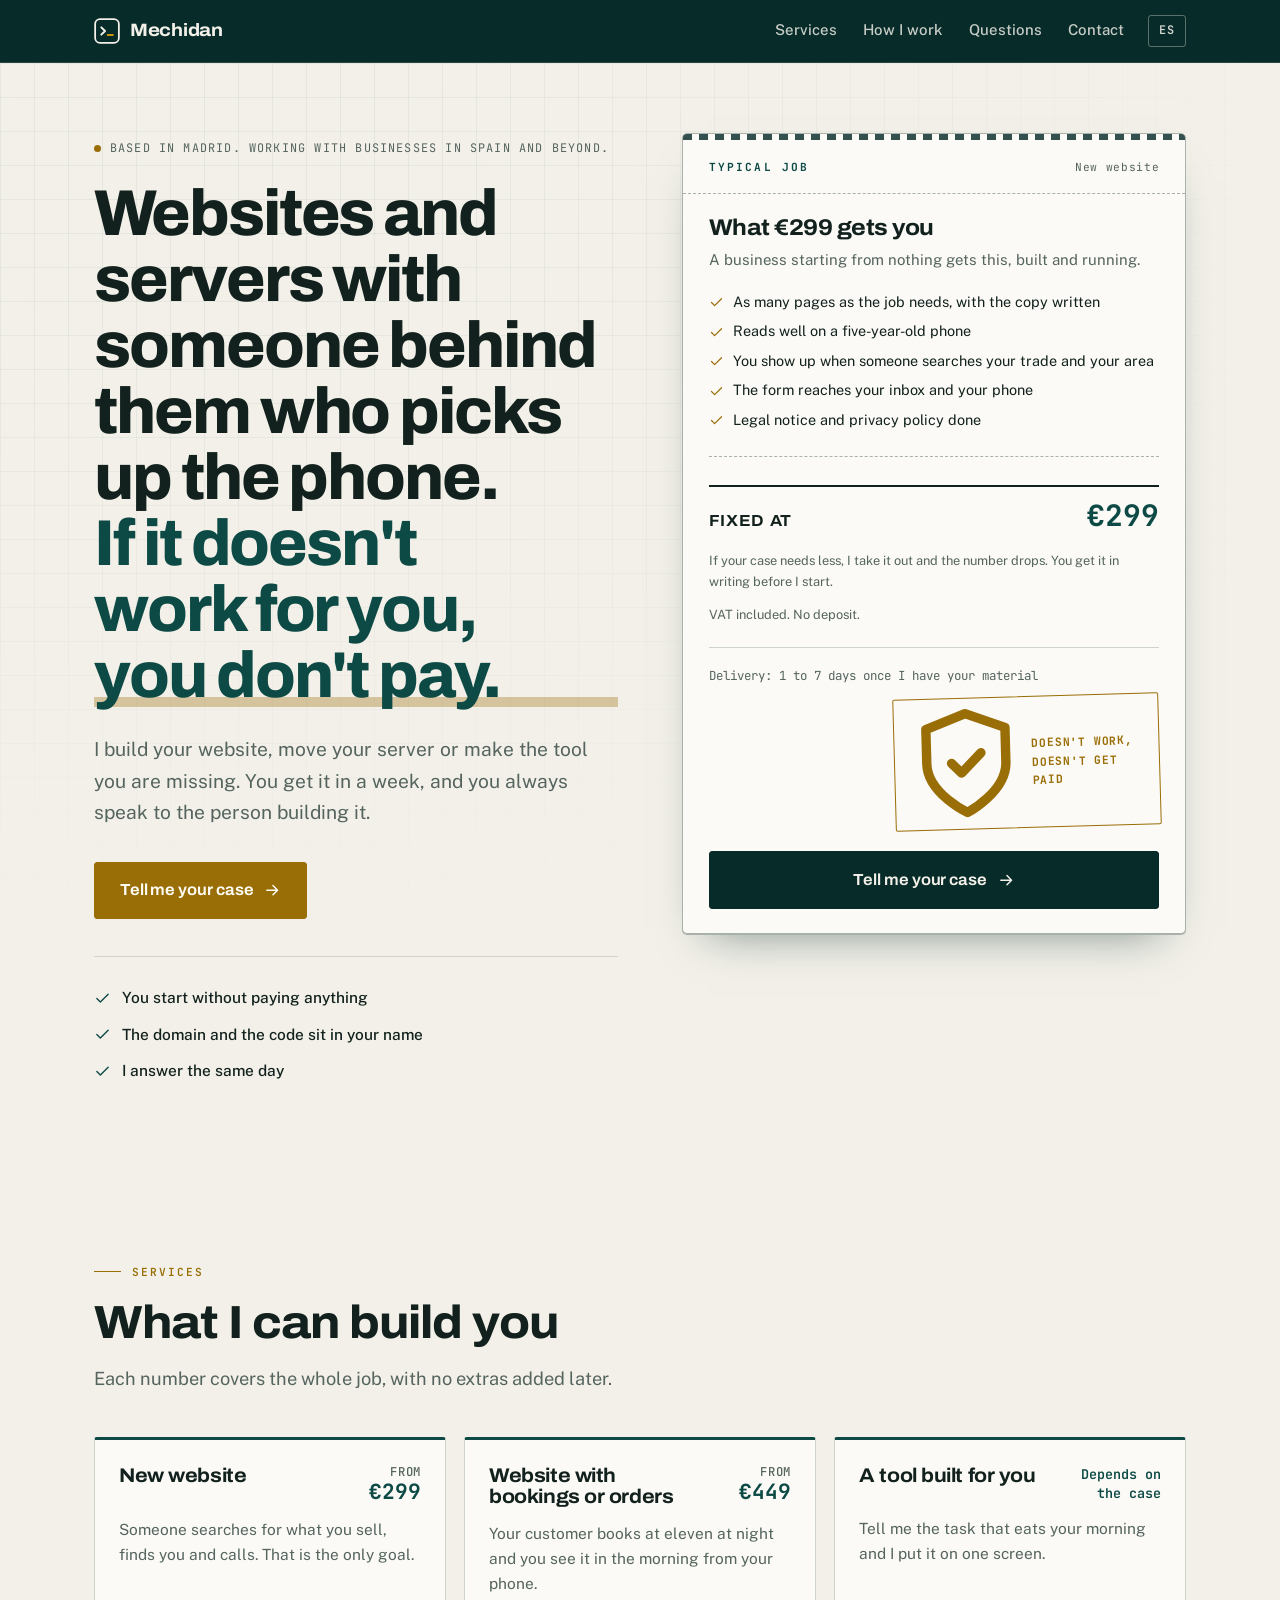
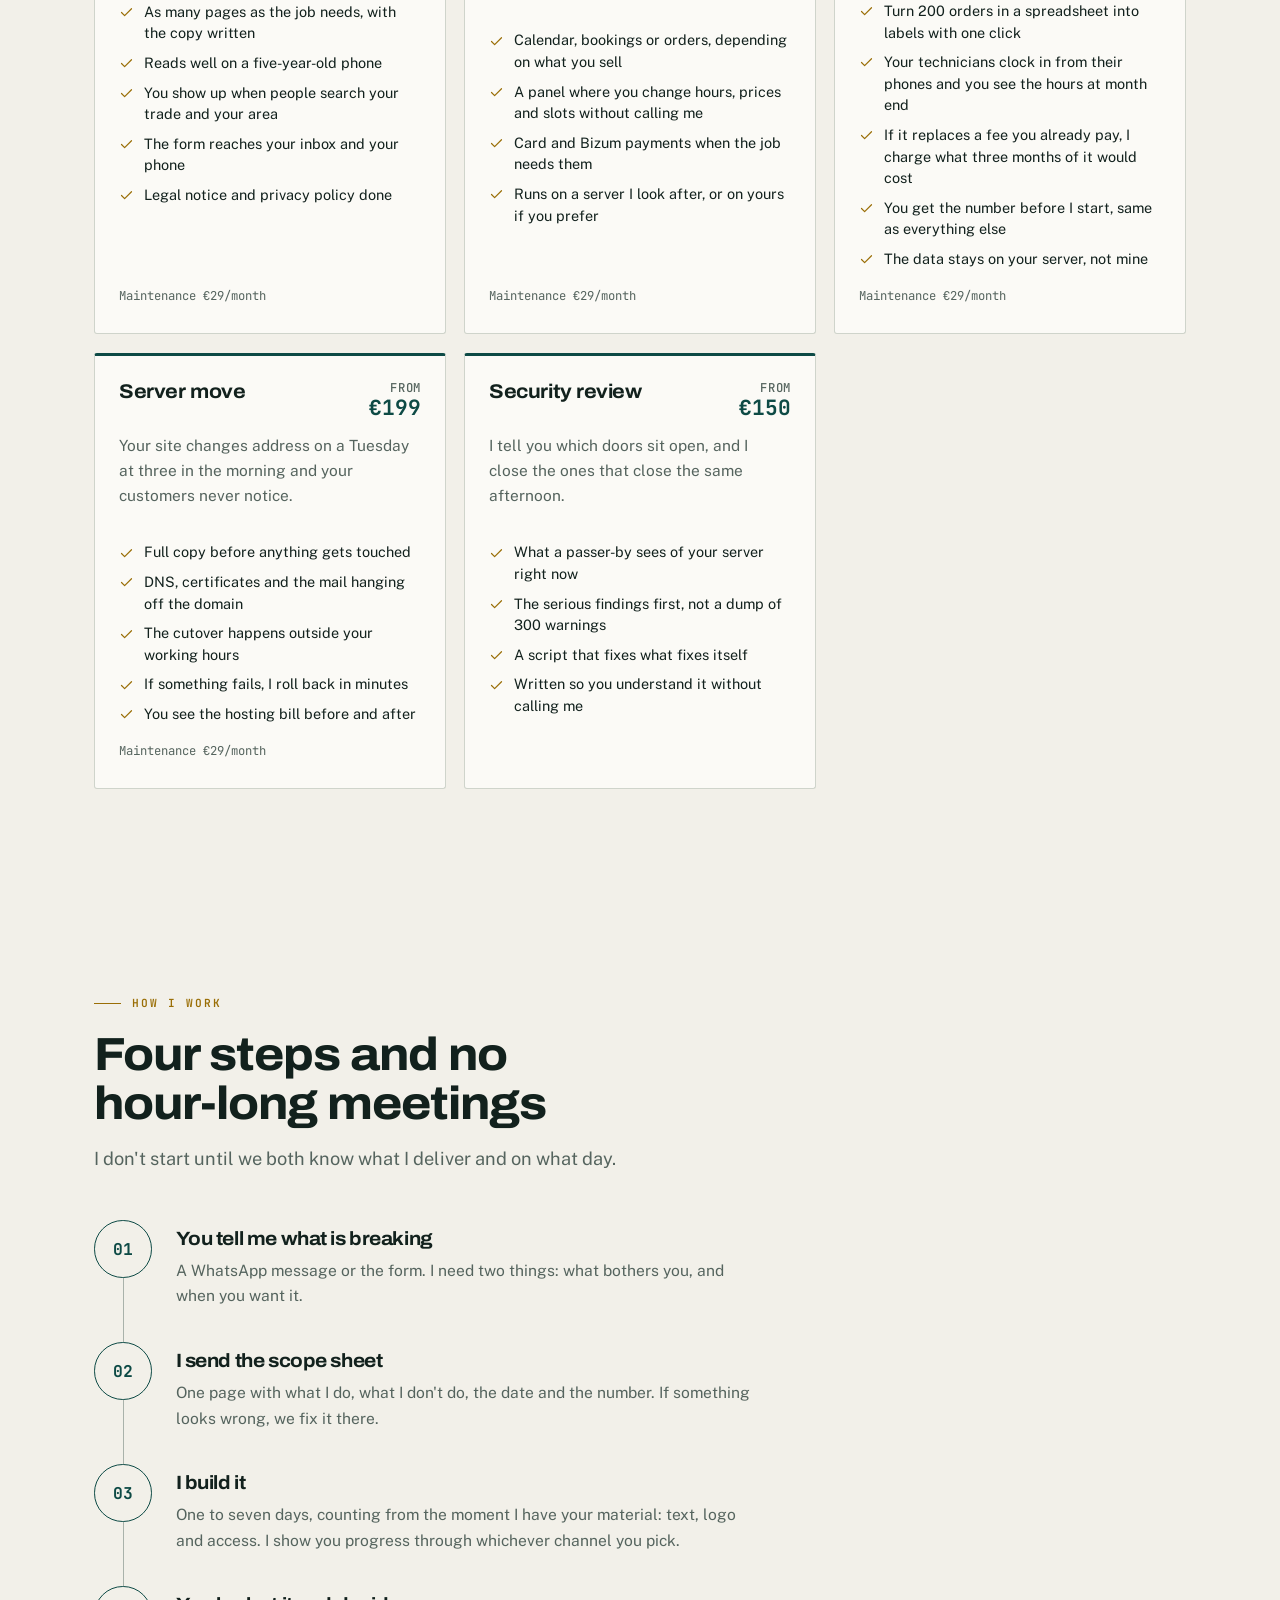
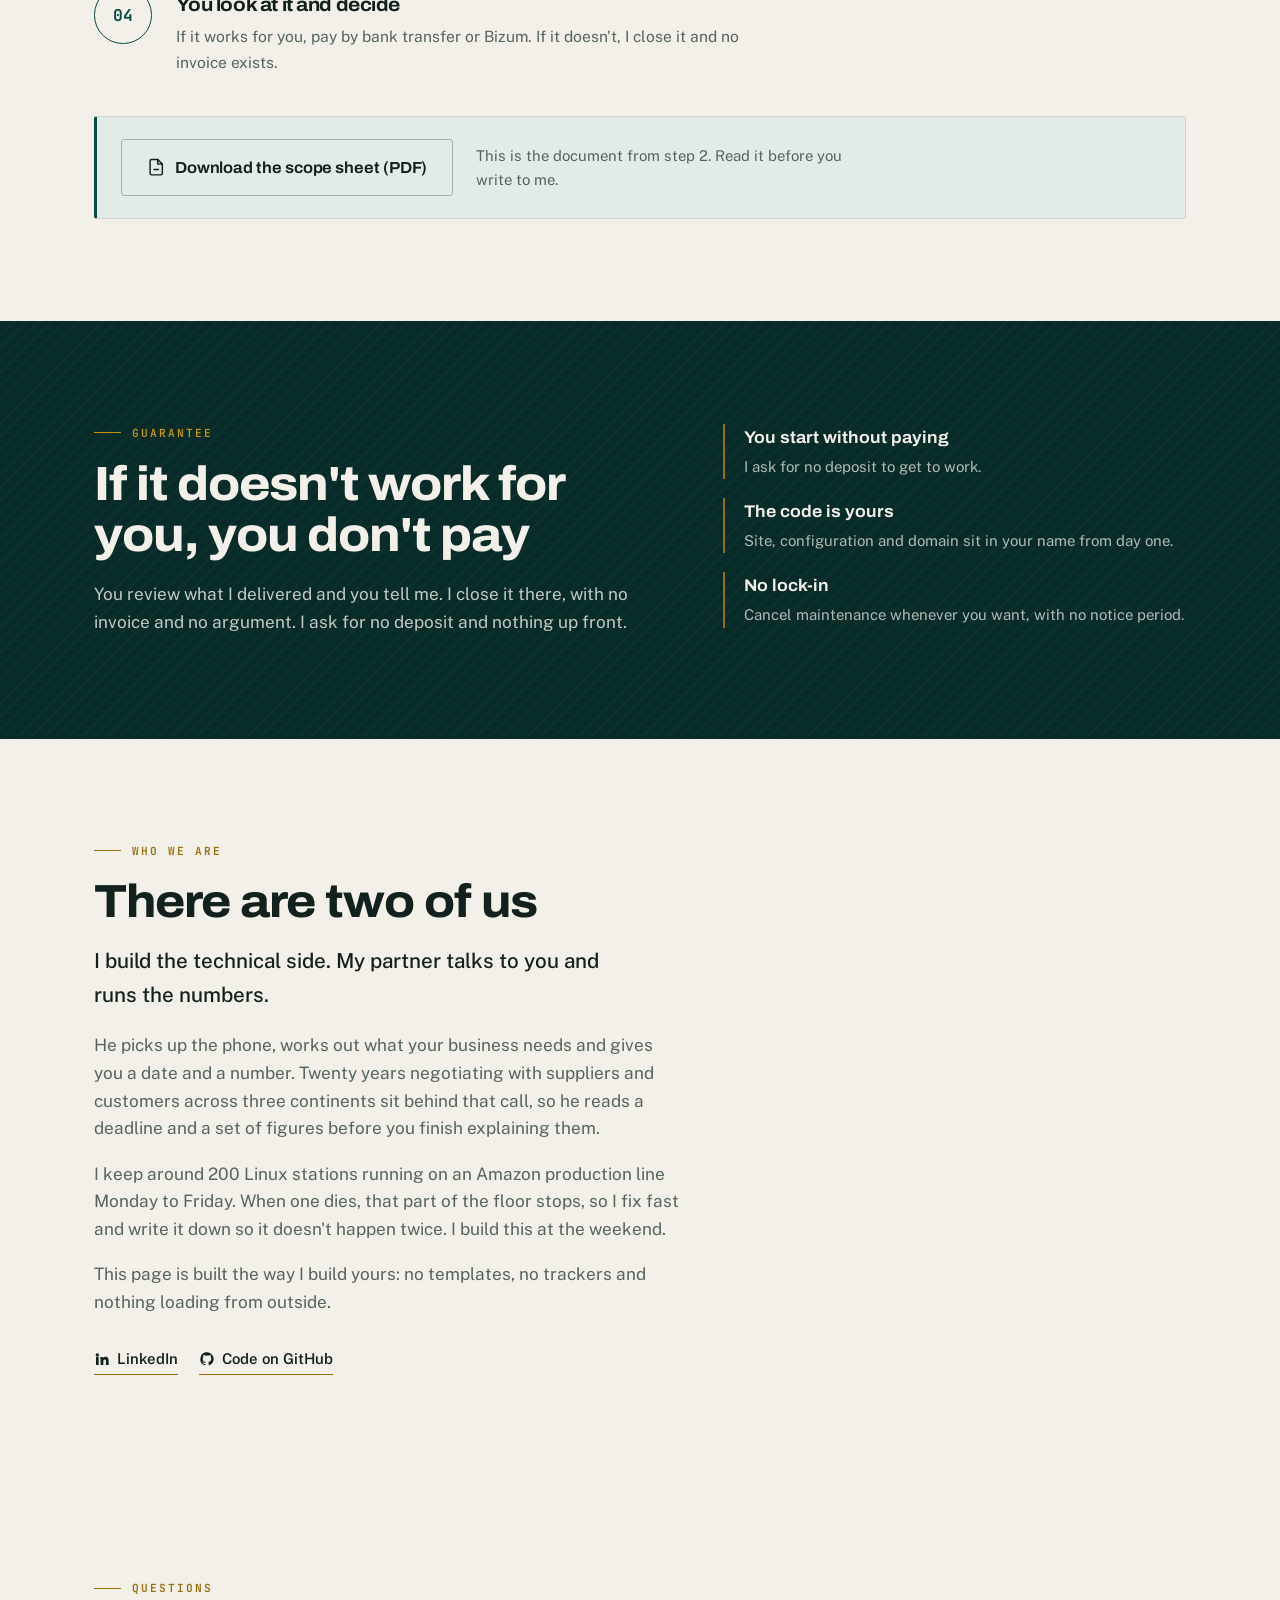
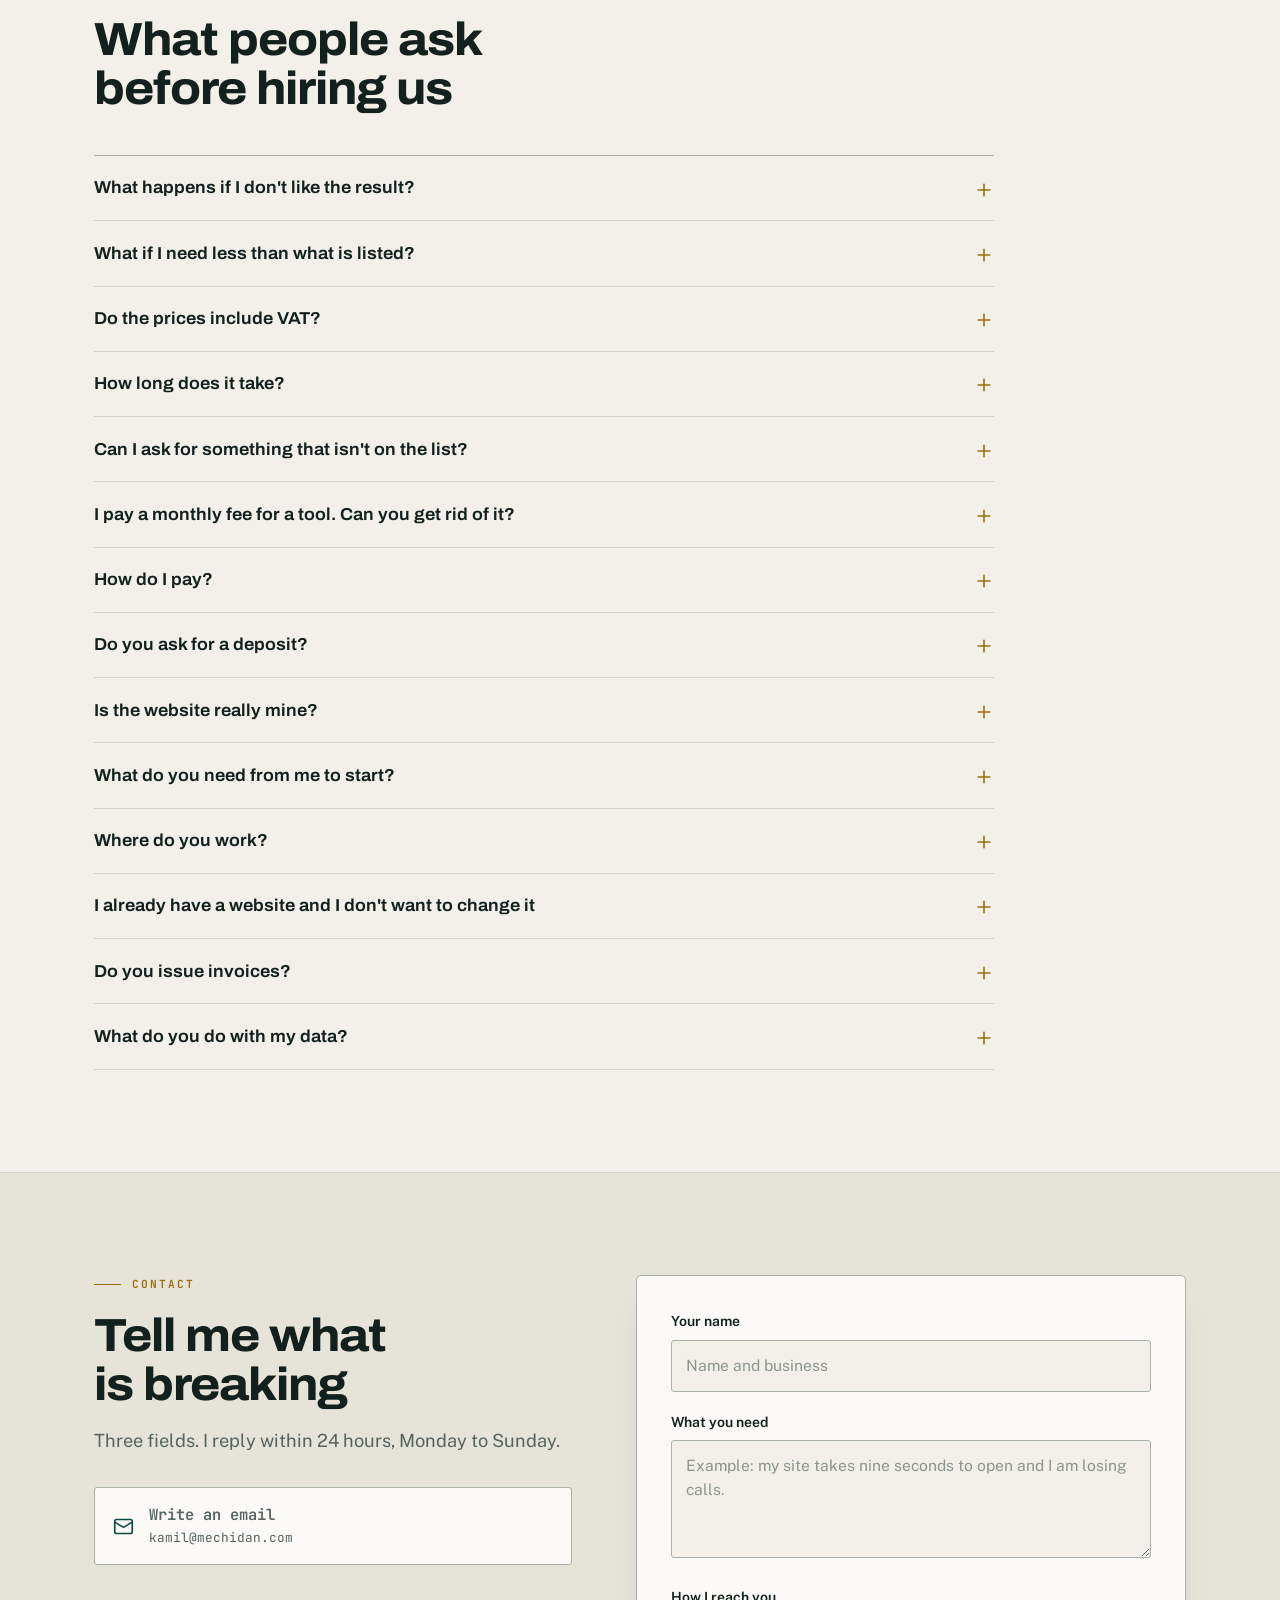
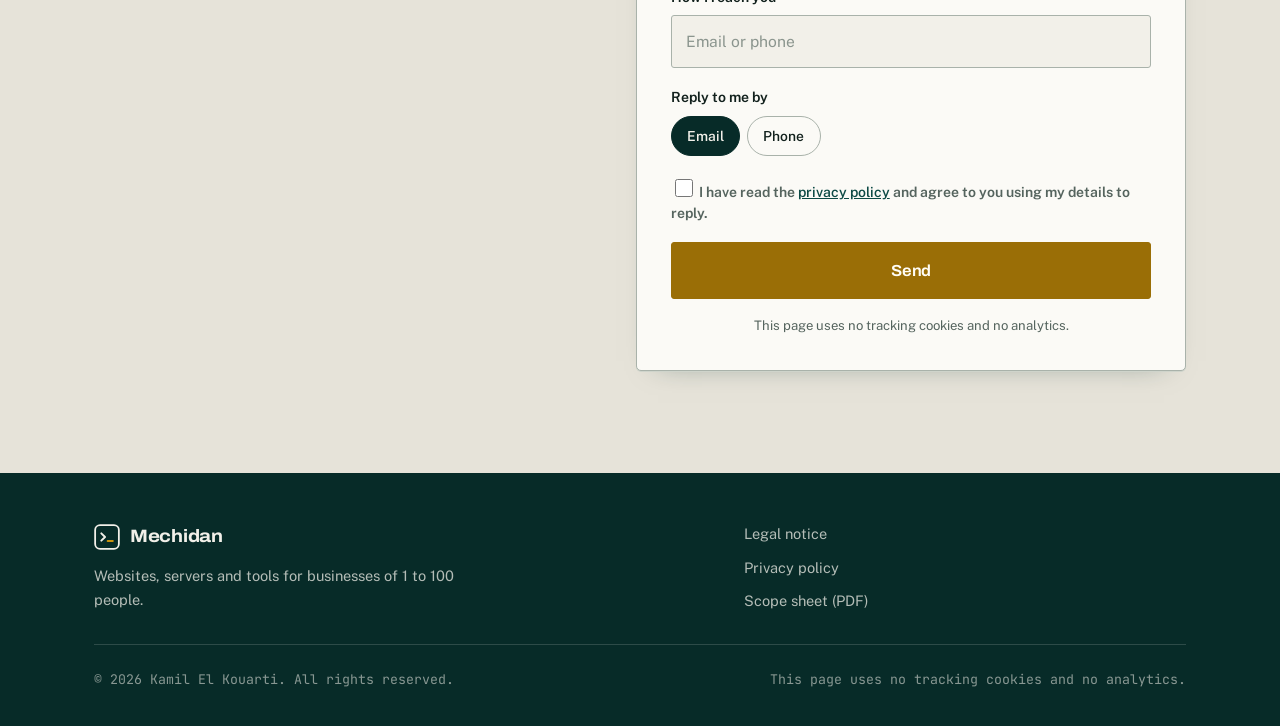
==== commit 7b511937: "Rebuild site from b125915" ====
--- a/index.html
+++ b/index.html
@@ -3,8 +3,8 @@
 <head>
   <meta charset="utf-8">
   <meta name="viewport" content="width=device-width, initial-scale=1">
-  <title>Webs, servidores y herramientas para negocios pequeños | Mechidan</title>
-  <meta name="description" content="Te monto la web, te muevo el servidor o te hago la herramienta que te falta. Entre uno y siete días. Si no te sirve, no lo pagas.">
+  <title>Webs, servidores y herramientas para tu negocio | Mechidan</title>
+  <meta name="description" content="Te monto la web, te muevo el servidor o te hago la herramienta que te falta. Lo tienes en una semana. Si no te sirve, no lo pagas.">
   <link rel="canonical" href="https://mechidan.com/">
   <link rel="alternate" hreflang="es" href="https://mechidan.com/">
   <link rel="alternate" hreflang="en" href="https://mechidan.com/en/">
@@ -13,28 +13,28 @@
   <meta name="author" content="Kamil El Kouarti">
   <meta name="theme-color" content="#072B28">
   <meta property="og:type" content="website">
-  <meta property="og:title" content="Webs, servidores y herramientas para negocios pequeños | Mechidan">
-  <meta property="og:description" content="Te monto la web, te muevo el servidor o te hago la herramienta que te falta. Entre uno y siete días. Si no te sirve, no lo pagas.">
+  <meta property="og:title" content="Webs, servidores y herramientas para tu negocio | Mechidan">
+  <meta property="og:description" content="Te monto la web, te muevo el servidor o te hago la herramienta que te falta. Lo tienes en una semana. Si no te sirve, no lo pagas.">
   <meta property="og:url" content="https://mechidan.com/">
   <meta property="og:site_name" content="Mechidan">
   <meta property="og:locale" content="es_ES">
   <meta property="og:image" content="https://mechidan.com/assets/img/og.png">
   <meta property="og:image:width" content="1200">
   <meta property="og:image:height" content="630">
-  <meta property="og:image:alt" content="Mechidan: webs, servidores y herramientas para negocios pequeños.">
+  <meta property="og:image:alt" content="Mechidan: webs, servidores y herramientas para tu negocio.">
   <meta name="twitter:card" content="summary_large_image">
   <link rel="icon" href="/assets/img/favicon.svg" type="image/svg+xml">
   <link rel="apple-touch-icon" href="/assets/img/icon-180.png">
   <link rel="manifest" href="/site.webmanifest">
-  <meta name="keywords" content="web para pyme, web con reservas, agenda online negocio, mudanza de servidor, revisión de seguridad servidor, herramienta a medida, mantenimiento web Madrid">
+  <meta name="keywords" content="web para negocios, web con reservas, agenda online negocio, mudanza de servidor, revisión de seguridad servidor, herramienta a medida, mantenimiento web Madrid">
   <link rel="preload" href="/assets/fonts/archivo-var.woff2" as="font" type="font/woff2" crossorigin>
   <link rel="preload" href="/assets/fonts/publicsans-var.woff2" as="font" type="font/woff2" crossorigin>
   <link rel="preload" href="/assets/fonts/jetbrainsmono-var.woff2" as="font" type="font/woff2" crossorigin>
   <link rel="stylesheet" href="/assets/css/style.css">
-  <script type="application/ld+json">{"@context":"https://schema.org","@type":"ProfessionalService","@id":"https://mechidan.com/#business","name":"Mechidan","url":"https://mechidan.com/","description":"Te monto la web, te muevo el servidor o te hago la herramienta que te falta. Entre uno y siete días. Si no te sirve, no lo pagas.","email":"kamil@mechidan.com","founder":{"@type":"Person","name":"Kamil El Kouarti"},"areaServed":[{"@type":"Country","name":"Spain"}],"availableLanguage":["es","en"],"priceRange":"€€","address":{"@type":"PostalAddress","addressCountry":"ES","addressLocality":"Madrid"},"sameAs":["https://www.linkedin.com/in/elkouarti/","https://github.com/mkkouarti"],"makesOffer":[{"@type":"Offer","name":"Web nueva","description":"Alguien busca lo que vendes, te encuentra y te llama. Ese es el único objetivo.","priceCurrency":"EUR","availability":"https://schema.org/InStock","url":"https://mechidan.com/#services","price":"299","priceSpecification":{"@type":"PriceSpecification","price":"299","priceCurrency":"EUR","valueAddedTaxIncluded":false}},{"@type":"Offer","name":"Web con reservas o pedidos","description":"Tu cliente reserva a las once de la noche y tú lo ves por la mañana desde el móvil.","priceCurrency":"EUR","availability":"https://schema.org/InStock","url":"https://mechidan.com/#services","price":"449","priceSpecification":{"@type":"PriceSpecification","price":"449","priceCurrency":"EUR","valueAddedTaxIncluded":false}},{"@type":"Offer","name":"Herramienta a medida","description":"Me cuentas la tarea que te come la mañana y te la dejo en una pantalla.","priceCurrency":"EUR","availability":"https://schema.org/InStock","url":"https://mechidan.com/#services","price":"199","priceSpecification":{"@type":"PriceSpecification","price":"199","priceCurrency":"EUR","valueAddedTaxIncluded":false}},{"@type":"Offer","name":"Mudanza de servidor","description":"Tu web cambia de sitio un martes a las tres de la mañana y tus clientes no se enteran.","priceCurrency":"EUR","availability":"https://schema.org/InStock","url":"https://mechidan.com/#services","price":"199","priceSpecification":{"@type":"PriceSpecification","price":"199","priceCurrency":"EUR","valueAddedTaxIncluded":false}},{"@type":"Offer","name":"Revisión de seguridad","description":"Te digo qué puertas tienes abiertas y cierro las que se cierran esa misma tarde.","priceCurrency":"EUR","availability":"https://schema.org/InStock","url":"https://mechidan.com/#services","price":"150","priceSpecification":{"@type":"PriceSpecification","price":"150","priceCurrency":"EUR","valueAddedTaxIncluded":false}}],"knowsAbout":["Linux server administration","Website development","Server migration","Infrastructure security audit","Self-hosted software","Booking systems","Nginx"]}</script>
+  <script type="application/ld+json">{"@context":"https://schema.org","@type":"ProfessionalService","@id":"https://mechidan.com/#business","name":"Mechidan","url":"https://mechidan.com/","description":"Te monto la web, te muevo el servidor o te hago la herramienta que te falta. Lo tienes en una semana. Si no te sirve, no lo pagas.","email":"kamil@mechidan.com","founder":{"@type":"Person","name":"Kamil El Kouarti"},"areaServed":[{"@type":"Country","name":"Spain"},{"@type":"Place","name":"Worldwide"}],"availableLanguage":["es","en"],"priceRange":"€€","address":{"@type":"PostalAddress","addressCountry":"ES","addressLocality":"Madrid"},"sameAs":["https://www.linkedin.com/in/elkouarti/","https://github.com/mkkouarti"],"makesOffer":[{"@type":"Offer","name":"Web nueva","description":"Alguien busca lo que vendes, te encuentra y te llama. Ese es el único objetivo.","priceCurrency":"EUR","availability":"https://schema.org/InStock","url":"https://mechidan.com/#services","price":"299","priceSpecification":{"@type":"PriceSpecification","price":"299","priceCurrency":"EUR","valueAddedTaxIncluded":true}},{"@type":"Offer","name":"Web con reservas o pedidos","description":"Tu cliente reserva a las once de la noche y tú lo ves por la mañana desde el móvil.","priceCurrency":"EUR","availability":"https://schema.org/InStock","url":"https://mechidan.com/#services","price":"449","priceSpecification":{"@type":"PriceSpecification","price":"449","priceCurrency":"EUR","valueAddedTaxIncluded":true}},{"@type":"Offer","name":"Herramienta a medida","description":"Me cuentas la tarea que te come la mañana y te la dejo en una pantalla.","priceCurrency":"EUR","availability":"https://schema.org/InStock","url":"https://mechidan.com/#services"},{"@type":"Offer","name":"Mudanza de servidor","description":"Tu web cambia de sitio un martes a las tres de la mañana y tus clientes no se enteran.","priceCurrency":"EUR","availability":"https://schema.org/InStock","url":"https://mechidan.com/#services","price":"199","priceSpecification":{"@type":"PriceSpecification","price":"199","priceCurrency":"EUR","valueAddedTaxIncluded":true}},{"@type":"Offer","name":"Revisión de seguridad","description":"Te digo qué puertas tienes abiertas y cierro las que se cierran esa misma tarde.","priceCurrency":"EUR","availability":"https://schema.org/InStock","url":"https://mechidan.com/#services","price":"150","priceSpecification":{"@type":"PriceSpecification","price":"150","priceCurrency":"EUR","valueAddedTaxIncluded":true}}],"knowsAbout":["Linux server administration","Website development","Server migration","Infrastructure security audit","Self-hosted software","Booking systems","Nginx"]}</script>
   <script type="application/ld+json">{"@context":"https://schema.org","@type":"WebSite","@id":"https://mechidan.com/#website","url":"https://mechidan.com/","name":"Mechidan","inLanguage":["es-ES","en"],"publisher":{"@id":"https://mechidan.com/#business"}}</script>
-  <script type="application/ld+json">{"@context":"https://schema.org","@type":"FAQPage","@id":"https://mechidan.com/#faq","mainEntity":[{"@type":"Question","name":"¿Qué pasa si no me gusta el resultado?","acceptedAnswer":{"@type":"Answer","text":"No lo pagas. Lo revisas, me dices que no te sirve y cierro ahí. No emito factura, no reclamo nada y te quedas con lo que ya esté a tu nombre."}},{"@type":"Question","name":"¿Y si necesito menos de lo que pone?","acceptedAnswer":{"@type":"Answer","text":"Quito lo que no vayas a usar y baja la cifra. Te la doy por escrito en la hoja de alcance, antes de tocar nada."}},{"@type":"Question","name":"¿Cuánto tarda?","acceptedAnswer":{"@type":"Answer","text":"Entre uno y siete días. Una web sencilla sale en dos. Una mudanza con correo y certificados se va a cinco o siete. La fecha exacta va escrita antes de empezar."}},{"@type":"Question","name":"¿Puedo pedirte algo que no esté en la lista?","acceptedAnswer":{"@type":"Answer","text":"Sí. Cuéntame la tarea que te come la mañana y te digo si se puede, cuánto cuesta y para cuándo lo tienes."}},{"@type":"Question","name":"Pago una cuota todos los meses por una herramienta, ¿me la puedes quitar?","acceptedAnswer":{"@type":"Answer","text":"A veces. Miro si existe algo equivalente que puedas alojar tú. Si existe, lo monto y cobro lo que pagarías en tres meses de esa cuota. Si no existe, te lo digo y no cobro. No toco facturación ni nada con obligación legal detrás."}},{"@type":"Question","name":"¿Cómo se paga?","acceptedAnswer":{"@type":"Answer","text":"Fuera de esta web. Transferencia o Bizum cuando ya tienes el trabajo delante y lo has aprobado. Esta página no cobra ni guarda datos bancarios."}},{"@type":"Question","name":"¿Pides algo por adelantado?","acceptedAnswer":{"@type":"Answer","text":"No. Empiezo sin señal y asumo yo el riesgo de que no te guste."}},{"@type":"Question","name":"¿La web es mía de verdad?","acceptedAnswer":{"@type":"Answer","text":"Sí. El dominio se registra a tu nombre, el código se te entrega y el alojamiento va a una cuenta tuya. Mañana te llevas todo sin pedirme permiso."}},{"@type":"Question","name":"¿Qué necesitáis de mí para empezar?","acceptedAnswer":{"@type":"Answer","text":"Los textos que quieras enseñar, el logo si lo tienes y el acceso al dominio si ya lo compraste. Si no tienes nada de eso, escribo un primer borrador y tú lo corriges."}},{"@type":"Question","name":"¿Trabajáis presencial?","acceptedAnswer":{"@type":"Answer","text":"En remoto para toda España. En Madrid voy en persona cuando el encargo lo pide, por ejemplo para tocar un servidor que no sale a internet."}},{"@type":"Question","name":"Ya tengo web y no quiero cambiarla","acceptedAnswer":{"@type":"Answer","text":"Entonces mira la mudanza o la revisión. Muevo lo que tienes a un servidor más barato, o te digo por dónde está expuesta, sin tocar el diseño."}},{"@type":"Question","name":"¿Emitís factura?","acceptedAnswer":{"@type":"Answer","text":"Sí, con todos los datos fiscales, siempre después de que apruebes el trabajo."}},{"@type":"Question","name":"¿Qué hacéis con mis datos?","acceptedAnswer":{"@type":"Answer","text":"Guardo tu nombre y tu contacto para contestarte, nada más. No vendo datos, no hay publicidad y no hay seguimiento. Lo tienes detallado en la política de privacidad."}}]}</script>
-  <script type="application/ld+json">{"@context":"https://schema.org","@type":"HowTo","name":"Cuatro pasos y ninguna reunión de una hora","description":"No empiezo hasta que los dos sabemos qué entrego y qué día.","totalTime":"P7D","step":[{"@type":"HowToStep","position":1,"name":"Me cuentas qué te falla","text":"Un WhatsApp o el formulario. Necesito dos cosas: qué te molesta y para cuándo lo quieres."},{"@type":"HowToStep","position":2,"name":"Te mando la hoja de alcance","text":"Una página con lo que hago, lo que no hago, la fecha y la cifra. Si algo no cuadra, lo ajustamos ahí."},{"@type":"HowToStep","position":3,"name":"Lo monto","text":"Entre uno y siete días según el encargo. Te voy enseñando avances por donde tú prefieras."},{"@type":"HowToStep","position":4,"name":"Lo miras y decides","text":"Si te sirve, pagas por transferencia o Bizum. Si no, cierro y no hay factura."}]}</script>
+  <script type="application/ld+json">{"@context":"https://schema.org","@type":"FAQPage","@id":"https://mechidan.com/#faq","mainEntity":[{"@type":"Question","name":"¿Qué pasa si no me gusta el resultado?","acceptedAnswer":{"@type":"Answer","text":"No lo pagas. Lo revisas, me dices que no te sirve y cierro ahí. No emito factura, no reclamo nada y te quedas con lo que ya esté a tu nombre."}},{"@type":"Question","name":"¿Y si necesito menos de lo que pone?","acceptedAnswer":{"@type":"Answer","text":"Quito lo que no vayas a usar y baja la cifra. Te la doy por escrito en la hoja de alcance, antes de tocar nada."}},{"@type":"Question","name":"¿Los precios llevan IVA?","acceptedAnswer":{"@type":"Answer","text":"Sí. La cifra que ves en cada servicio es la que pagas."}},{"@type":"Question","name":"¿Cuánto tarda?","acceptedAnswer":{"@type":"Answer","text":"Entre uno y siete días, y la cuenta empieza el día que tengo todo el material: textos, logo y accesos. Una web sencilla sale en dos. Una mudanza con correo y certificados se va a cinco o siete. La fecha exacta va escrita antes de empezar."}},{"@type":"Question","name":"¿Puedo pedirte algo que no esté en la lista?","acceptedAnswer":{"@type":"Answer","text":"Sí. Cuéntame la tarea que te come la mañana y te digo si se puede, cuánto cuesta y para cuándo lo tienes."}},{"@type":"Question","name":"Pago una cuota todos los meses por una herramienta, ¿me la puedes quitar?","acceptedAnswer":{"@type":"Answer","text":"A veces. Miro si existe algo equivalente que puedas alojar tú. Si existe, lo monto y cobro lo que pagarías en tres meses de esa cuota. Si no existe, te lo digo y no cobro. No toco facturación ni nada con obligación legal detrás."}},{"@type":"Question","name":"¿Cómo se paga?","acceptedAnswer":{"@type":"Answer","text":"Fuera de esta web. Transferencia o Bizum cuando ya tienes el trabajo delante y lo has aprobado. Esta página no cobra ni guarda datos bancarios."}},{"@type":"Question","name":"¿Pides algo por adelantado?","acceptedAnswer":{"@type":"Answer","text":"No. Empiezo sin señal y asumo yo el riesgo de que no te guste."}},{"@type":"Question","name":"¿La web es mía de verdad?","acceptedAnswer":{"@type":"Answer","text":"Sí. El dominio se registra a tu nombre, el código se te entrega y el alojamiento va a una cuenta tuya. Mañana te llevas todo sin pedirme permiso."}},{"@type":"Question","name":"¿Qué necesitáis de mí para empezar?","acceptedAnswer":{"@type":"Answer","text":"Los textos que quieras enseñar, el logo si lo tienes y el acceso al dominio si ya lo compraste. Si no tienes nada de eso, escribo un primer borrador y tú lo corriges."}},{"@type":"Question","name":"¿Dónde trabajáis?","acceptedAnswer":{"@type":"Answer","text":"En remoto, con clientes de España y de fuera. En Madrid voy en persona cuando el encargo lo pide, por ejemplo para tocar un servidor que no sale a internet."}},{"@type":"Question","name":"Ya tengo web y no quiero cambiarla","acceptedAnswer":{"@type":"Answer","text":"Entonces mira la mudanza o la revisión. Muevo lo que tienes a un servidor más barato, o te digo por dónde está expuesta, sin tocar el diseño."}},{"@type":"Question","name":"¿Emitís factura?","acceptedAnswer":{"@type":"Answer","text":"Sí, con todos los datos fiscales, siempre después de que apruebes el trabajo."}},{"@type":"Question","name":"¿Qué hacéis con mis datos?","acceptedAnswer":{"@type":"Answer","text":"Guardo tu nombre y tu contacto para contestarte, nada más. No vendo datos, no hay publicidad y no hay seguimiento. Lo tienes detallado en la política de privacidad."}}]}</script>
+  <script type="application/ld+json">{"@context":"https://schema.org","@type":"HowTo","name":"Cuatro pasos y ninguna reunión de una hora","description":"No empiezo hasta que los dos sabemos qué entrego y qué día.","totalTime":"P7D","step":[{"@type":"HowToStep","position":1,"name":"Me cuentas qué te falla","text":"Un WhatsApp o el formulario. Necesito dos cosas: qué te molesta y para cuándo lo quieres."},{"@type":"HowToStep","position":2,"name":"Te mando la hoja de alcance","text":"Una página con lo que hago, lo que no hago, la fecha y la cifra. Si algo no cuadra, lo ajustamos ahí."},{"@type":"HowToStep","position":3,"name":"Lo monto","text":"Entre uno y siete días, contando desde que tengo el material: textos, logo y accesos. Te voy enseñando avances por donde tú prefieras."},{"@type":"HowToStep","position":4,"name":"Lo miras y decides","text":"Si te sirve, pagas por transferencia o Bizum. Si no, cierro y no hay factura."}]}</script>
 </head>
 <body>
 <a class="skip" href="#main">Saltar al contenido</a>
@@ -52,9 +52,9 @@
 <section class="hero">
   <div class="shell hero__grid">
     <div>
-      <p class="hero__eyebrow"><span class="pulse"></span>Madrid. Trabajo con negocios de toda España.</p>
-      <h1>Webs y servidores para negocios que no tienen informático. <span class="accent">Si no te sirve, no lo pagas.</span></h1>
-      <p class="hero__sub">Te monto la web, te muevo el servidor o te hago la herramienta que te falta. Lo tienes entre uno y siete días, y hablas siempre con la misma persona.</p>
+      <p class="hero__eyebrow"><span class="pulse"></span>Desde Madrid. Trabajo con negocios de España y de fuera.</p>
+      <h1>Webs y servidores con alguien detrás que coge el teléfono. <span class="accent">Si no te sirve, no lo pagas.</span></h1>
+      <p class="hero__sub">Te monto la web, te muevo el servidor o te hago la herramienta que te falta. Lo tienes en una semana, y siempre hablas con quien lo está montando.</p>
       <div class="hero__cta"><a class="btn btn--brass" href="#contact">Cuéntame tu caso<svg viewBox="0 0 24 24" fill="none" stroke="currentColor" stroke-width="1.9" stroke-linecap="round" stroke-linejoin="round" aria-hidden="true" focusable="false"><path d="M5 12h14M13 6l6 6-6 6"/></svg></a></div>
       <ul class="trustrow"><li><svg viewBox="0 0 24 24" fill="none" stroke="currentColor" stroke-width="1.9" stroke-linecap="round" stroke-linejoin="round" aria-hidden="true" focusable="false"><path d="M20 6 9 17l-5-5"/></svg><span>Empiezas sin pagar nada</span></li><li><svg viewBox="0 0 24 24" fill="none" stroke="currentColor" stroke-width="1.9" stroke-linecap="round" stroke-linejoin="round" aria-hidden="true" focusable="false"><path d="M20 6 9 17l-5-5"/></svg><span>El dominio y el código van a tu nombre</span></li><li><svg viewBox="0 0 24 24" fill="none" stroke="currentColor" stroke-width="1.9" stroke-linecap="round" stroke-linejoin="round" aria-hidden="true" focusable="false"><path d="M20 6 9 17l-5-5"/></svg><span>Te contesto el mismo día</span></li></ul>
     </div>
@@ -77,10 +77,10 @@
           </div>
         </dl>
         <p class="ledger__note">Si tu caso pide menos, quito lo que sobra y baja la cifra. Va escrita antes de empezar.</p>
-        <p class="ledger__note">IVA aparte. Sin señal.</p>
+        <p class="ledger__note">IVA incluido. Sin señal.</p>
 
         <div class="docket__meta">
-          <span>Entrega: 1 a 7 días</span>
+          <span>Entrega: 1 a 7 días desde que tengo el material</span>
           <span class="stamp"><svg viewBox="0 0 24 24" fill="none" stroke="currentColor" stroke-width="1.9" stroke-linecap="round" stroke-linejoin="round" aria-hidden="true" focusable="false"><path d="M12 22s8-4 8-10V5l-8-3-8 3v7c0 6 8 10 8 10Z"/><path d="m9 12 2 2 4-4"/></svg>No te sirve, no pagas</span>
         </div>
 
@@ -108,9 +108,9 @@
       <ul class="svc__list"><li><svg viewBox="0 0 24 24" fill="none" stroke="currentColor" stroke-width="1.9" stroke-linecap="round" stroke-linejoin="round" aria-hidden="true" focusable="false"><path d="M20 6 9 17l-5-5"/></svg><span>Agenda, reservas o pedidos, según lo que vendas</span></li><li><svg viewBox="0 0 24 24" fill="none" stroke="currentColor" stroke-width="1.9" stroke-linecap="round" stroke-linejoin="round" aria-hidden="true" focusable="false"><path d="M20 6 9 17l-5-5"/></svg><span>Un panel donde cambias horarios, precios y huecos sin llamarme</span></li><li><svg viewBox="0 0 24 24" fill="none" stroke="currentColor" stroke-width="1.9" stroke-linecap="round" stroke-linejoin="round" aria-hidden="true" focusable="false"><path d="M20 6 9 17l-5-5"/></svg><span>Cobro con tarjeta y Bizum cuando hace falta</span></li><li><svg viewBox="0 0 24 24" fill="none" stroke="currentColor" stroke-width="1.9" stroke-linecap="round" stroke-linejoin="round" aria-hidden="true" focusable="false"><path d="M20 6 9 17l-5-5"/></svg><span>Corre en un servidor que llevo yo, o te lo dejo montado en el tuyo</span></li></ul>
       <p class="svc__maint">Mantenimiento €29/mes</p>
     </article><article class="svc reveal">
-      <div class="svc__top"><h3 class="svc__name">Herramienta a medida</h3><div class="svc__price"><small>desde</small>€199</div></div>
+      <div class="svc__top"><h3 class="svc__name">Herramienta a medida</h3><div class="svc__price is-text">Según el caso</div></div>
       <p class="svc__pitch">Me cuentas la tarea que te come la mañana y te la dejo en una pantalla.</p>
-      <ul class="svc__list"><li><svg viewBox="0 0 24 24" fill="none" stroke="currentColor" stroke-width="1.9" stroke-linecap="round" stroke-linejoin="round" aria-hidden="true" focusable="false"><path d="M20 6 9 17l-5-5"/></svg><span>Pasas 200 pedidos de una hoja de cálculo a etiquetas en un clic</span></li><li><svg viewBox="0 0 24 24" fill="none" stroke="currentColor" stroke-width="1.9" stroke-linecap="round" stroke-linejoin="round" aria-hidden="true" focusable="false"><path d="M20 6 9 17l-5-5"/></svg><span>Tus técnicos fichan desde el móvil y ves las horas a fin de mes</span></li><li><svg viewBox="0 0 24 24" fill="none" stroke="currentColor" stroke-width="1.9" stroke-linecap="round" stroke-linejoin="round" aria-hidden="true" focusable="false"><path d="M20 6 9 17l-5-5"/></svg><span>Cambias una cuota mensual por algo tuyo, y cobro lo que pagarías en tres meses</span></li><li><svg viewBox="0 0 24 24" fill="none" stroke="currentColor" stroke-width="1.9" stroke-linecap="round" stroke-linejoin="round" aria-hidden="true" focusable="false"><path d="M20 6 9 17l-5-5"/></svg><span>Los datos se quedan en tu servidor, no en el mío</span></li></ul>
+      <ul class="svc__list"><li><svg viewBox="0 0 24 24" fill="none" stroke="currentColor" stroke-width="1.9" stroke-linecap="round" stroke-linejoin="round" aria-hidden="true" focusable="false"><path d="M20 6 9 17l-5-5"/></svg><span>Pasas 200 pedidos de una hoja de cálculo a etiquetas en un clic</span></li><li><svg viewBox="0 0 24 24" fill="none" stroke="currentColor" stroke-width="1.9" stroke-linecap="round" stroke-linejoin="round" aria-hidden="true" focusable="false"><path d="M20 6 9 17l-5-5"/></svg><span>Tus técnicos fichan desde el móvil y ves las horas a fin de mes</span></li><li><svg viewBox="0 0 24 24" fill="none" stroke="currentColor" stroke-width="1.9" stroke-linecap="round" stroke-linejoin="round" aria-hidden="true" focusable="false"><path d="M20 6 9 17l-5-5"/></svg><span>Si sustituye una cuota que ya pagas, cobro lo que pagarías en tres meses</span></li><li><svg viewBox="0 0 24 24" fill="none" stroke="currentColor" stroke-width="1.9" stroke-linecap="round" stroke-linejoin="round" aria-hidden="true" focusable="false"><path d="M20 6 9 17l-5-5"/></svg><span>Te doy la cifra antes de empezar, igual que en el resto</span></li><li><svg viewBox="0 0 24 24" fill="none" stroke="currentColor" stroke-width="1.9" stroke-linecap="round" stroke-linejoin="round" aria-hidden="true" focusable="false"><path d="M20 6 9 17l-5-5"/></svg><span>Los datos se quedan en tu servidor, no en el mío</span></li></ul>
       <p class="svc__maint">Mantenimiento €29/mes</p>
     </article><article class="svc reveal">
       <div class="svc__top"><h3 class="svc__name">Mudanza de servidor</h3><div class="svc__price"><small>desde</small>€199</div></div>
@@ -141,7 +141,7 @@
     </article><article class="step reveal">
       <div class="step__n" aria-hidden="true"></div>
       <div><h3 class="step__name">Lo monto</h3>
-      <p class="step__detail">Entre uno y siete días según el encargo. Te voy enseñando avances por donde tú prefieras.</p></div>
+      <p class="step__detail">Entre uno y siete días, contando desde que tengo el material: textos, logo y accesos. Te voy enseñando avances por donde tú prefieras.</p></div>
     </article><article class="step reveal">
       <div class="step__n" aria-hidden="true"></div>
       <div><h3 class="step__name">Lo miras y decides</h3>
@@ -168,8 +168,8 @@
     <div>
       <p class="eyebrow">Quiénes somos</p>
       <h2 class="h-sec">Somos dos</h2>
-      <p class="about__lead">Mi padre te escucha y te lo explica en cristiano. Yo monto lo que hay debajo.</p>
-      <div class="about__body"><p>Él habla contigo, entiende qué le hace falta a tu negocio y te lo cuenta sin tecnicismos. Si te llama alguien para ver cómo va el encargo, es él.</p><p>Yo mantengo unos 200 puestos Linux en una línea de producción de Amazon de lunes a viernes. Cuando uno cae, esa parte de la nave se para, así que arreglo rápido y lo dejo escrito para que no vuelva a pasar. Los fines de semana monto esto.</p><p>Antes de esto levantamos la red y las VPN de tres empresas pequeñas. Esta página está hecha igual que lo que te entrego: sin plantillas, sin rastreadores y sin nada cargando desde fuera.</p></div>
+      <p class="about__lead">Yo monto lo técnico. Mi socio habla contigo y lleva los números.</p>
+      <div class="about__body"><p>Él es quien coge el teléfono, entiende qué le hace falta a tu negocio y te da fecha y cifra. Lleva veinte años negociando con proveedores y clientes en tres continentes, así que lee un plazo y unas cuentas antes de que termines de explicárselos.</p><p>Yo mantengo unos 200 puestos Linux en una línea de producción de Amazon de lunes a viernes. Cuando uno cae, esa parte de la nave se para, así que arreglo rápido y lo dejo escrito para que no vuelva a pasar. Los fines de semana monto esto.</p><p>Esta página está hecha igual que lo que te entrego: sin plantillas, sin rastreadores y sin nada cargando desde fuera.</p></div>
       <div class="about__links">
         <a href="https://www.linkedin.com/in/elkouarti/" target="_blank" rel="noopener"><svg viewBox="0 0 24 24" fill="currentColor" stroke="none" stroke-width="1.9" stroke-linecap="round" stroke-linejoin="round" aria-hidden="true" focusable="false"><path d="M4.98 3.5A2.5 2.5 0 1 1 2.5 6 2.5 2.5 0 0 1 4.98 3.5ZM3 8.98h4V21H3ZM9.5 8.98h3.83v1.64h.05a4.2 4.2 0 0 1 3.78-2.08c4.04 0 4.79 2.66 4.79 6.12V21h-4v-5.45c0-1.3-.02-2.98-1.81-2.98-1.82 0-2.1 1.42-2.1 2.88V21h-4Z"/></svg>LinkedIn</a>
         <a href="https://github.com/mkkouarti" target="_blank" rel="noopener"><svg viewBox="0 0 24 24" fill="currentColor" stroke="none" stroke-width="1.9" stroke-linecap="round" stroke-linejoin="round" aria-hidden="true" focusable="false"><path d="M12 2a10 10 0 0 0-3.16 19.49c.5.09.68-.22.68-.48l-.01-1.7c-2.78.6-3.37-1.34-3.37-1.34-.45-1.16-1.1-1.47-1.1-1.47-.91-.62.07-.6.07-.6 1 .07 1.53 1.03 1.53 1.03.9 1.53 2.34 1.09 2.91.83.09-.65.35-1.09.63-1.34-2.22-.25-4.55-1.11-4.55-4.94 0-1.09.39-1.98 1.03-2.68-.1-.25-.45-1.27.1-2.65 0 0 .84-.27 2.75 1.02a9.5 9.5 0 0 1 5 0c1.91-1.3 2.75-1.02 2.75-1.02.55 1.38.2 2.4.1 2.65.64.7 1.03 1.6 1.03 2.68 0 3.84-2.34 4.68-4.57 4.93.36.31.68.92.68 1.85l-.01 2.75c0 .27.18.58.69.48A10 10 0 0 0 12 2Z"/></svg>Código en GitHub</a>
@@ -188,8 +188,11 @@
       <summary>¿Y si necesito menos de lo que pone?<svg class="qa__icon" viewBox="0 0 24 24" fill="none" stroke="currentColor" stroke-width="1.9" stroke-linecap="round" stroke-linejoin="round" aria-hidden="true" focusable="false"><path d="M12 5v14M5 12h14"/></svg></summary>
       <div class="qa__a">Quito lo que no vayas a usar y baja la cifra. Te la doy por escrito en la hoja de alcance, antes de tocar nada.</div>
     </details><details class="qa">
+      <summary>¿Los precios llevan IVA?<svg class="qa__icon" viewBox="0 0 24 24" fill="none" stroke="currentColor" stroke-width="1.9" stroke-linecap="round" stroke-linejoin="round" aria-hidden="true" focusable="false"><path d="M12 5v14M5 12h14"/></svg></summary>
+      <div class="qa__a">Sí. La cifra que ves en cada servicio es la que pagas.</div>
+    </details><details class="qa">
       <summary>¿Cuánto tarda?<svg class="qa__icon" viewBox="0 0 24 24" fill="none" stroke="currentColor" stroke-width="1.9" stroke-linecap="round" stroke-linejoin="round" aria-hidden="true" focusable="false"><path d="M12 5v14M5 12h14"/></svg></summary>
-      <div class="qa__a">Entre uno y siete días. Una web sencilla sale en dos. Una mudanza con correo y certificados se va a cinco o siete. La fecha exacta va escrita antes de empezar.</div>
+      <div class="qa__a">Entre uno y siete días, y la cuenta empieza el día que tengo todo el material: textos, logo y accesos. Una web sencilla sale en dos. Una mudanza con correo y certificados se va a cinco o siete. La fecha exacta va escrita antes de empezar.</div>
     </details><details class="qa">
       <summary>¿Puedo pedirte algo que no esté en la lista?<svg class="qa__icon" viewBox="0 0 24 24" fill="none" stroke="currentColor" stroke-width="1.9" stroke-linecap="round" stroke-linejoin="round" aria-hidden="true" focusable="false"><path d="M12 5v14M5 12h14"/></svg></summary>
       <div class="qa__a">Sí. Cuéntame la tarea que te come la mañana y te digo si se puede, cuánto cuesta y para cuándo lo tienes.</div>
@@ -209,8 +212,8 @@
       <summary>¿Qué necesitáis de mí para empezar?<svg class="qa__icon" viewBox="0 0 24 24" fill="none" stroke="currentColor" stroke-width="1.9" stroke-linecap="round" stroke-linejoin="round" aria-hidden="true" focusable="false"><path d="M12 5v14M5 12h14"/></svg></summary>
       <div class="qa__a">Los textos que quieras enseñar, el logo si lo tienes y el acceso al dominio si ya lo compraste. Si no tienes nada de eso, escribo un primer borrador y tú lo corriges.</div>
     </details><details class="qa">
-      <summary>¿Trabajáis presencial?<svg class="qa__icon" viewBox="0 0 24 24" fill="none" stroke="currentColor" stroke-width="1.9" stroke-linecap="round" stroke-linejoin="round" aria-hidden="true" focusable="false"><path d="M12 5v14M5 12h14"/></svg></summary>
-      <div class="qa__a">En remoto para toda España. En Madrid voy en persona cuando el encargo lo pide, por ejemplo para tocar un servidor que no sale a internet.</div>
+      <summary>¿Dónde trabajáis?<svg class="qa__icon" viewBox="0 0 24 24" fill="none" stroke="currentColor" stroke-width="1.9" stroke-linecap="round" stroke-linejoin="round" aria-hidden="true" focusable="false"><path d="M12 5v14M5 12h14"/></svg></summary>
+      <div class="qa__a">En remoto, con clientes de España y de fuera. En Madrid voy en persona cuando el encargo lo pide, por ejemplo para tocar un servidor que no sale a internet.</div>
     </details><details class="qa">
       <summary>Ya tengo web y no quiero cambiarla<svg class="qa__icon" viewBox="0 0 24 24" fill="none" stroke="currentColor" stroke-width="1.9" stroke-linecap="round" stroke-linejoin="round" aria-hidden="true" focusable="false"><path d="M12 5v14M5 12h14"/></svg></summary>
       <div class="qa__a">Entonces mira la mudanza o la revisión. Muevo lo que tienes a un servidor más barato, o te digo por dónde está expuesta, sin tocar el diseño.</div>
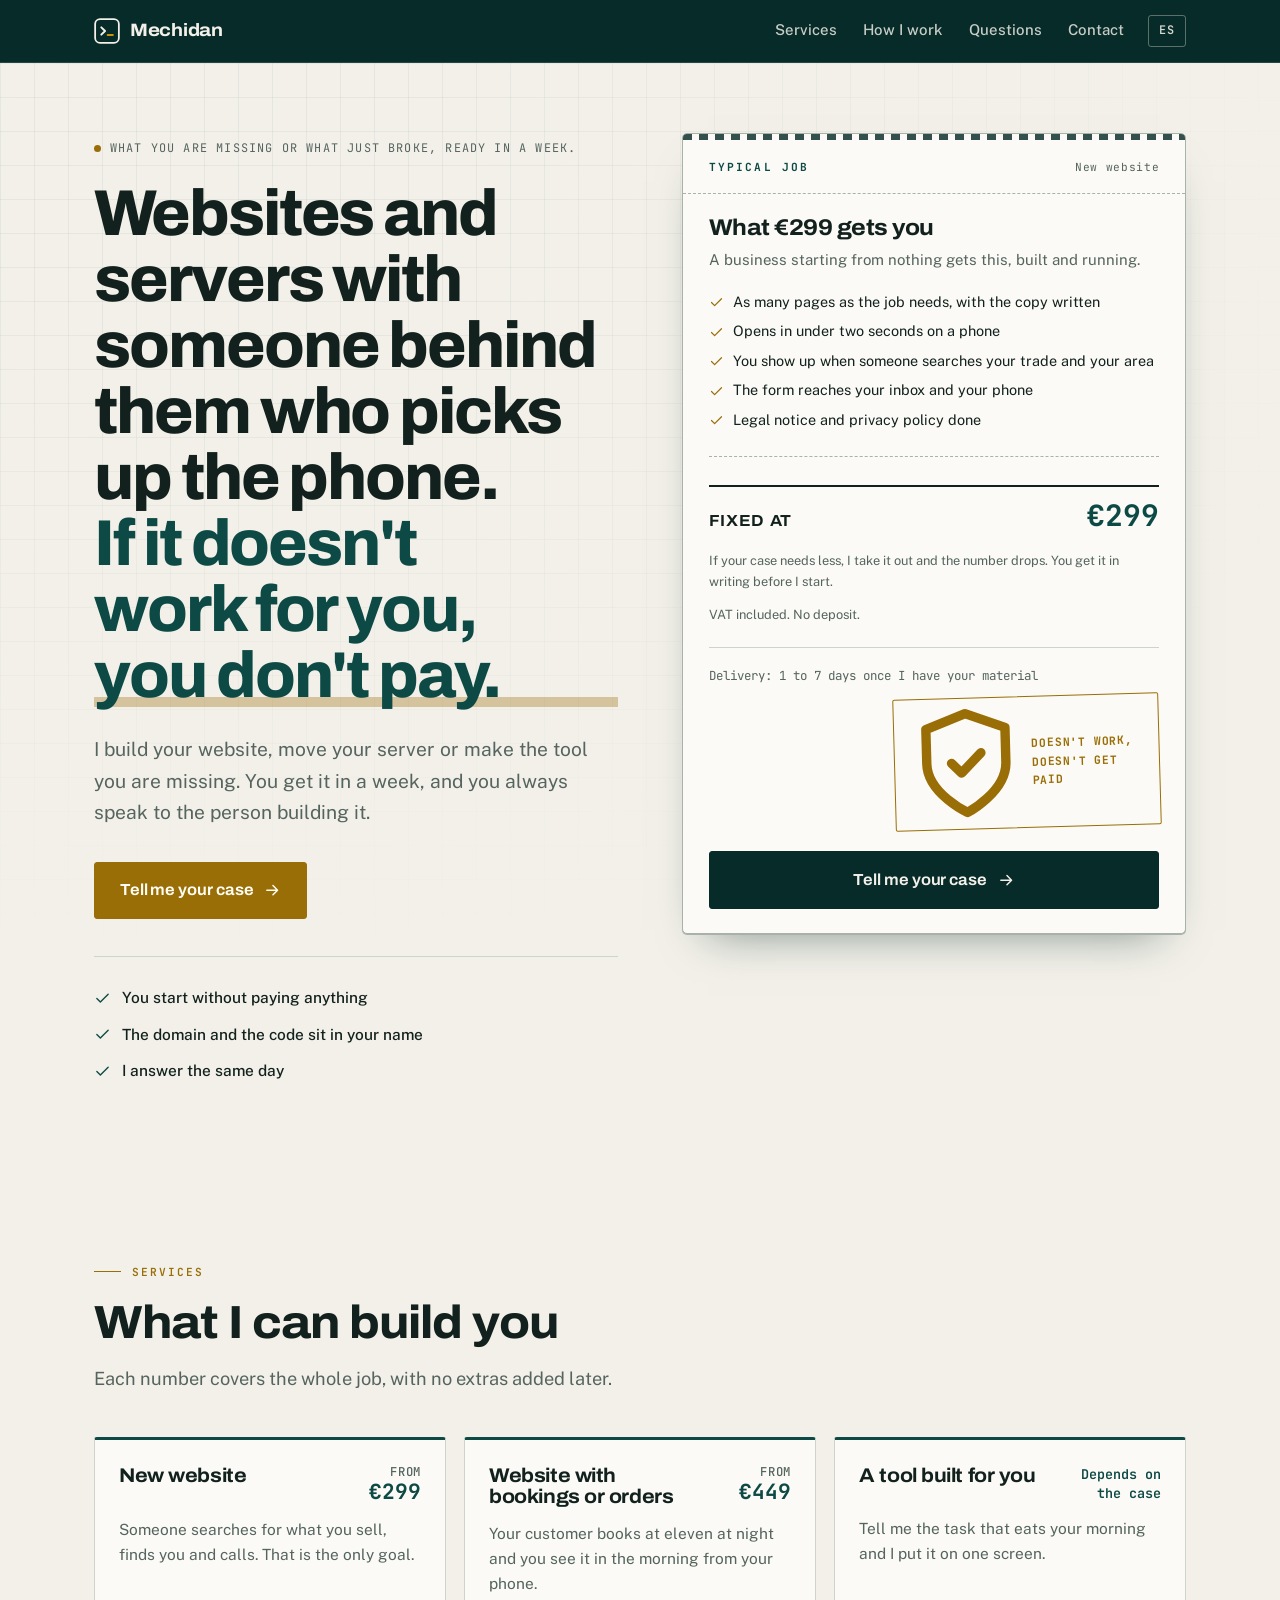
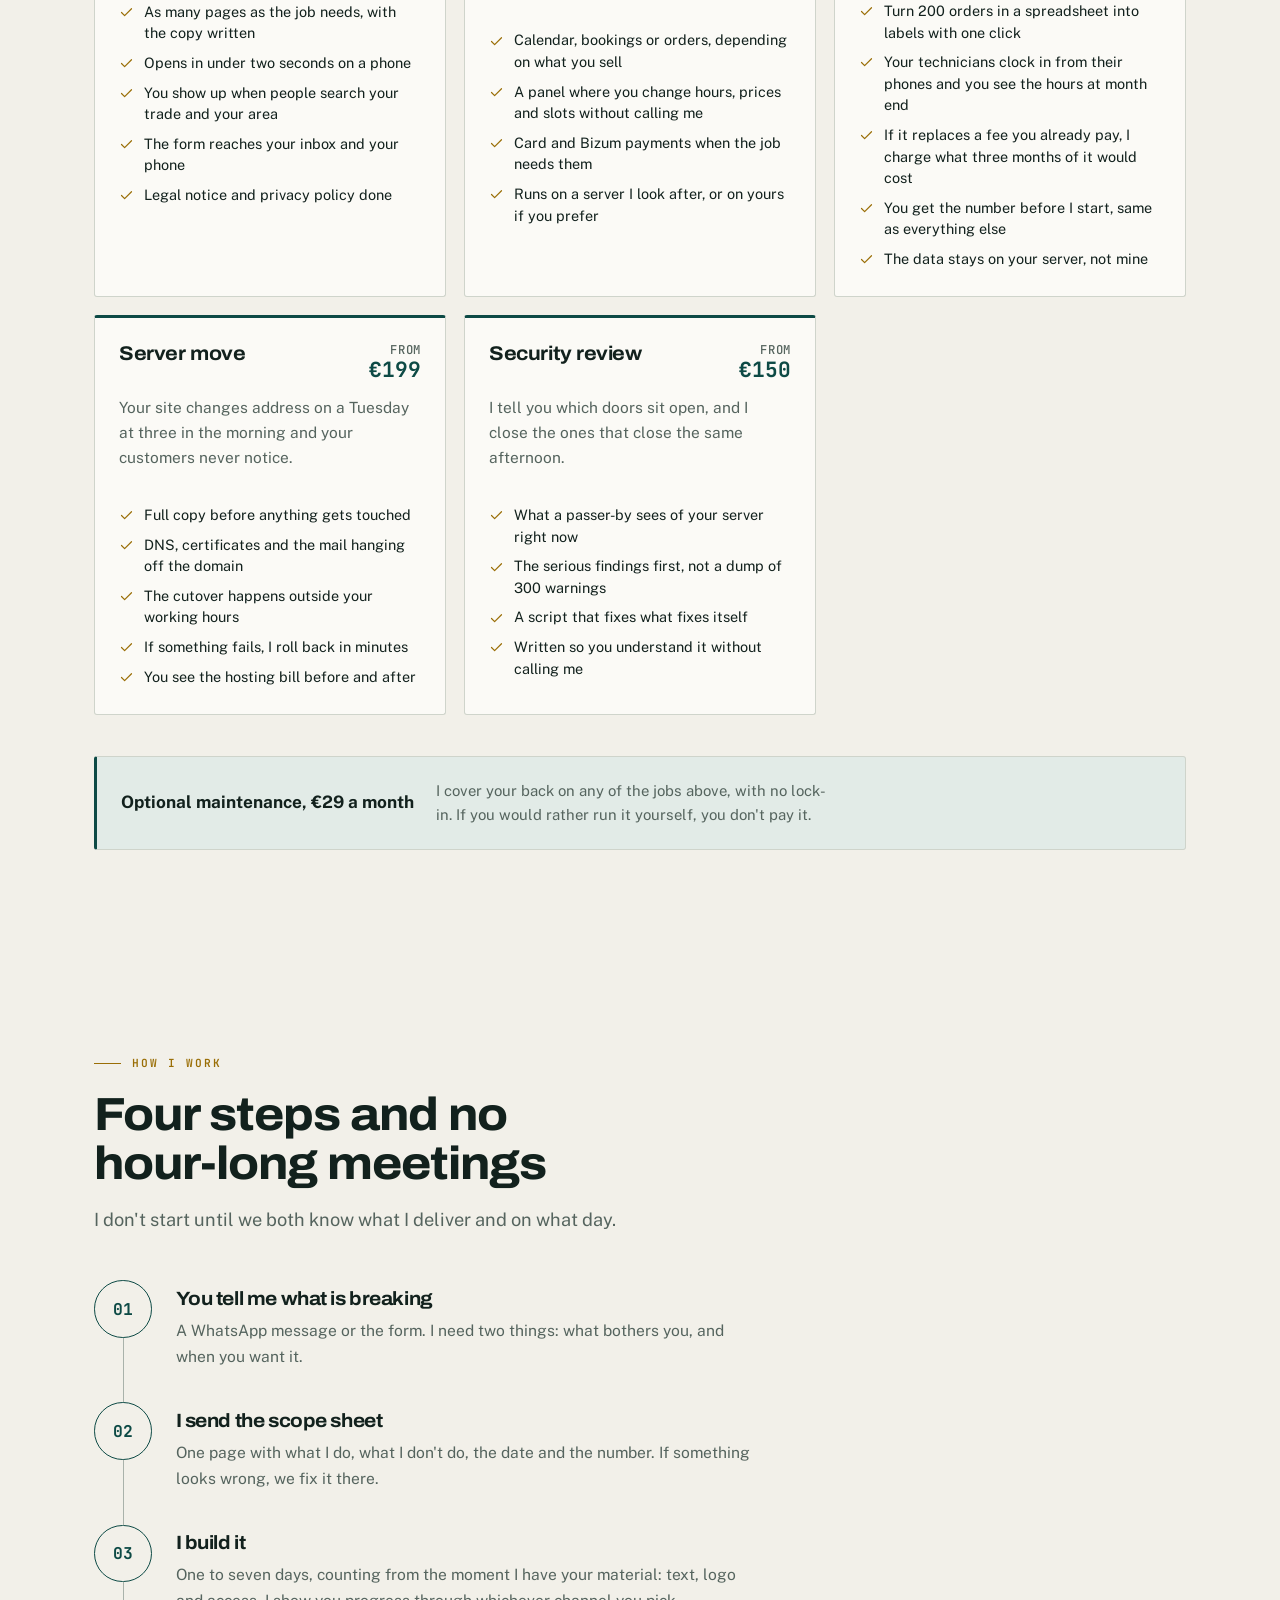
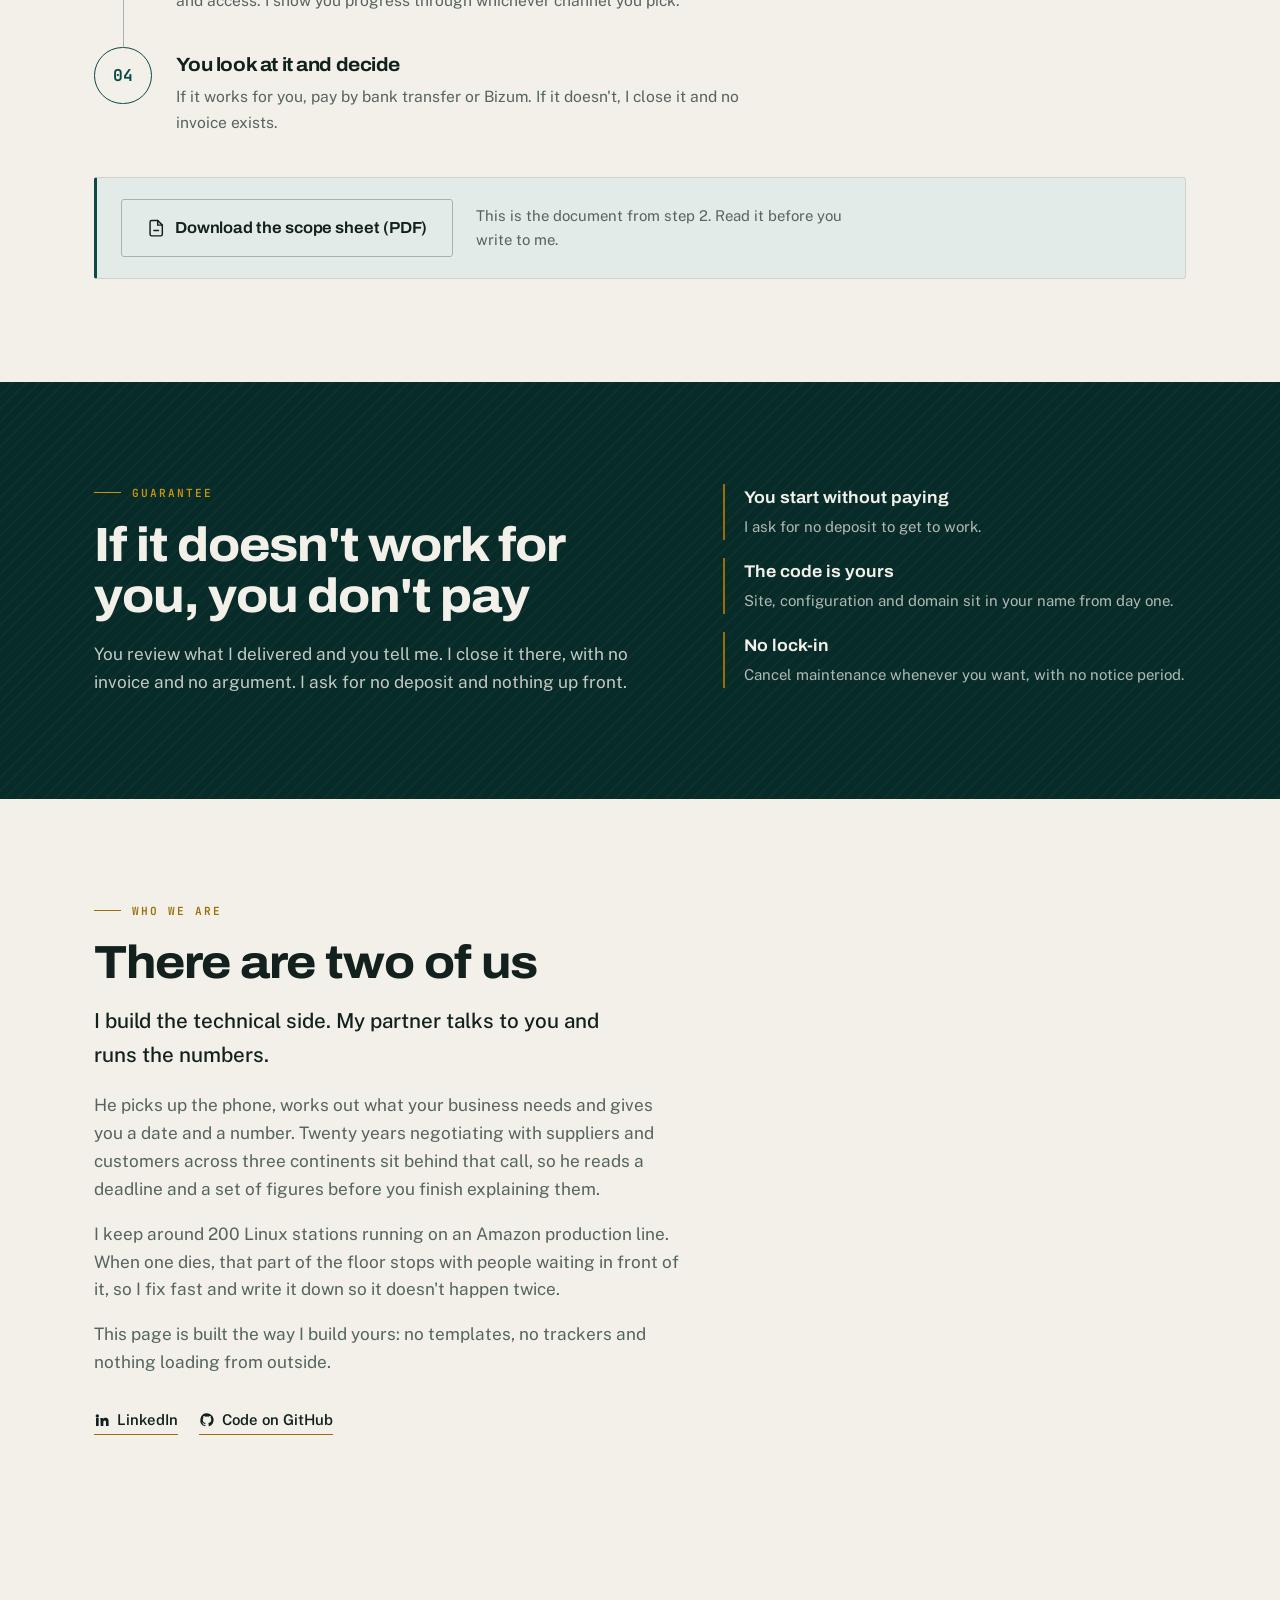
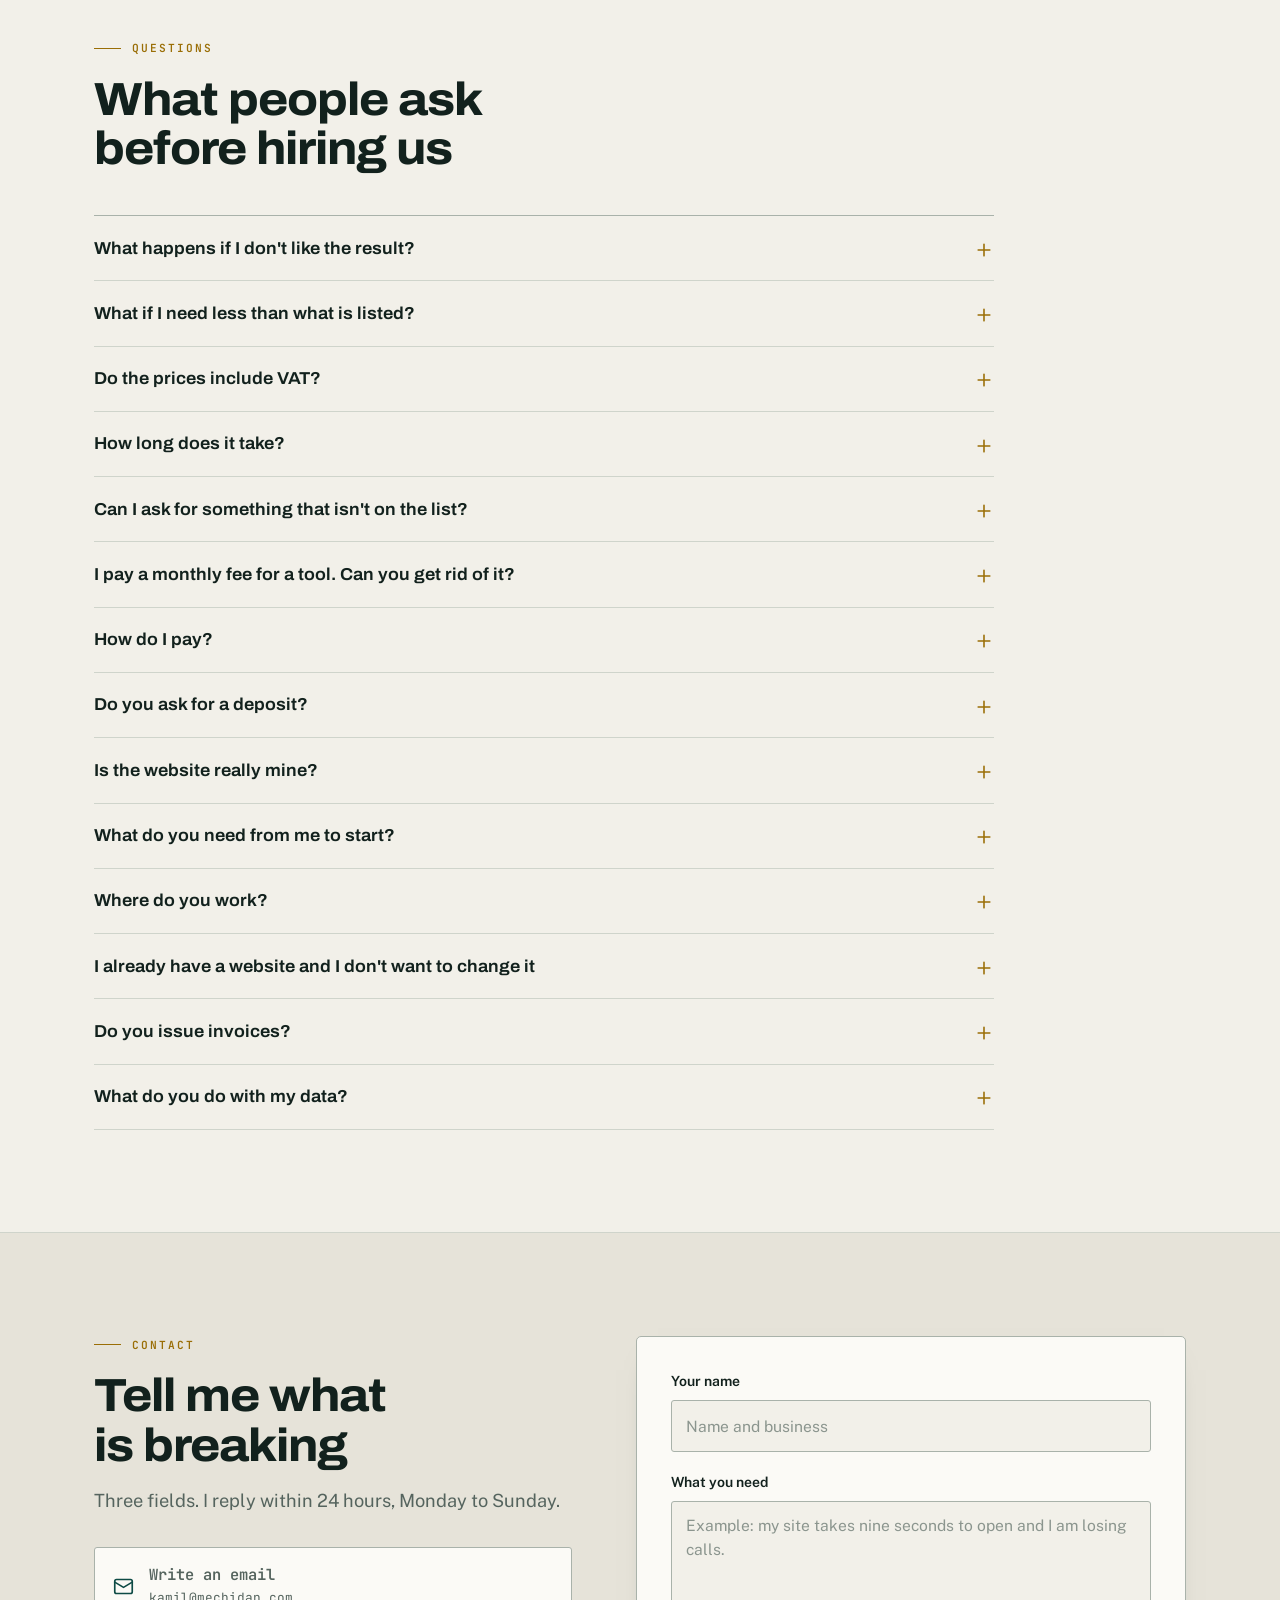
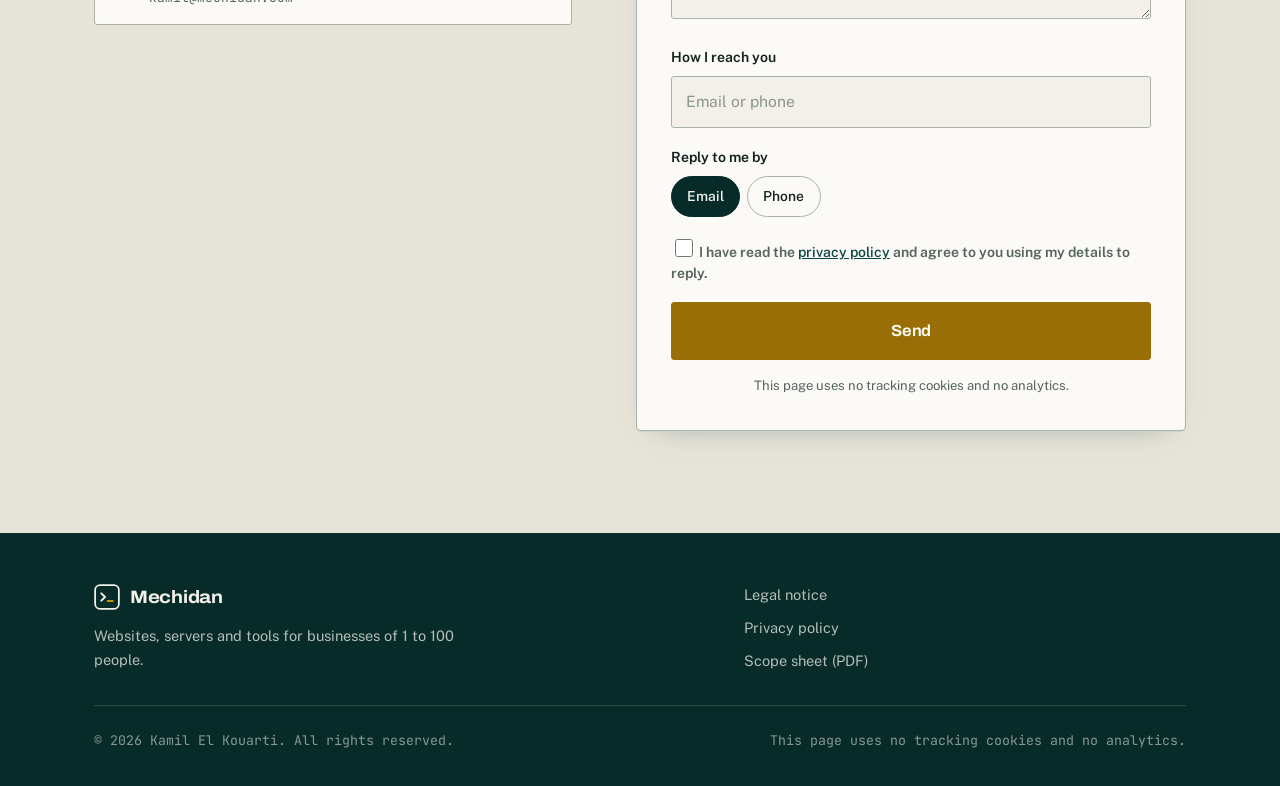
==== commit ee786696: "Rebuild site from b5cbba5" ====
--- a/index.html
+++ b/index.html
@@ -52,7 +52,7 @@
 <section class="hero">
   <div class="shell hero__grid">
     <div>
-      <p class="hero__eyebrow"><span class="pulse"></span>Desde Madrid. Trabajo con negocios de España y de fuera.</p>
+      <p class="hero__eyebrow"><span class="pulse"></span>Lo que te falta o lo que se te ha roto, listo en una semana.</p>
       <h1>Webs y servidores con alguien detrás que coge el teléfono. <span class="accent">Si no te sirve, no lo pagas.</span></h1>
       <p class="hero__sub">Te monto la web, te muevo el servidor o te hago la herramienta que te falta. Lo tienes en una semana, y siempre hablas con quien lo está montando.</p>
       <div class="hero__cta"><a class="btn btn--brass" href="#contact">Cuéntame tu caso<svg viewBox="0 0 24 24" fill="none" stroke="currentColor" stroke-width="1.9" stroke-linecap="round" stroke-linejoin="round" aria-hidden="true" focusable="false"><path d="M5 12h14M13 6l6 6-6 6"/></svg></a></div>
@@ -68,7 +68,7 @@
         <h2 class="docket__title" id="docket-title">Lo que te llevas por €299</h2>
         <p class="docket__intro">Un negocio que empieza de cero se lleva esto, montado y funcionando.</p>
 
-        <ul class="svc__list"><li><svg viewBox="0 0 24 24" fill="none" stroke="currentColor" stroke-width="1.9" stroke-linecap="round" stroke-linejoin="round" aria-hidden="true" focusable="false"><path d="M20 6 9 17l-5-5"/></svg><span>Las páginas que haga falta, con los textos escritos</span></li><li><svg viewBox="0 0 24 24" fill="none" stroke="currentColor" stroke-width="1.9" stroke-linecap="round" stroke-linejoin="round" aria-hidden="true" focusable="false"><path d="M20 6 9 17l-5-5"/></svg><span>Se lee bien en un móvil de hace cinco años</span></li><li><svg viewBox="0 0 24 24" fill="none" stroke="currentColor" stroke-width="1.9" stroke-linecap="round" stroke-linejoin="round" aria-hidden="true" focusable="false"><path d="M20 6 9 17l-5-5"/></svg><span>Apareces cuando alguien busca tu oficio y tu barrio</span></li><li><svg viewBox="0 0 24 24" fill="none" stroke="currentColor" stroke-width="1.9" stroke-linecap="round" stroke-linejoin="round" aria-hidden="true" focusable="false"><path d="M20 6 9 17l-5-5"/></svg><span>El formulario te llega al correo y al móvil</span></li><li><svg viewBox="0 0 24 24" fill="none" stroke="currentColor" stroke-width="1.9" stroke-linecap="round" stroke-linejoin="round" aria-hidden="true" focusable="false"><path d="M20 6 9 17l-5-5"/></svg><span>Aviso legal y privacidad hechos</span></li></ul>
+        <ul class="svc__list"><li><svg viewBox="0 0 24 24" fill="none" stroke="currentColor" stroke-width="1.9" stroke-linecap="round" stroke-linejoin="round" aria-hidden="true" focusable="false"><path d="M20 6 9 17l-5-5"/></svg><span>Las páginas que haga falta, con los textos escritos</span></li><li><svg viewBox="0 0 24 24" fill="none" stroke="currentColor" stroke-width="1.9" stroke-linecap="round" stroke-linejoin="round" aria-hidden="true" focusable="false"><path d="M20 6 9 17l-5-5"/></svg><span>Abre en menos de dos segundos desde el móvil</span></li><li><svg viewBox="0 0 24 24" fill="none" stroke="currentColor" stroke-width="1.9" stroke-linecap="round" stroke-linejoin="round" aria-hidden="true" focusable="false"><path d="M20 6 9 17l-5-5"/></svg><span>Apareces cuando alguien busca tu oficio y tu barrio</span></li><li><svg viewBox="0 0 24 24" fill="none" stroke="currentColor" stroke-width="1.9" stroke-linecap="round" stroke-linejoin="round" aria-hidden="true" focusable="false"><path d="M20 6 9 17l-5-5"/></svg><span>El formulario te llega al correo y al móvil</span></li><li><svg viewBox="0 0 24 24" fill="none" stroke="currentColor" stroke-width="1.9" stroke-linecap="round" stroke-linejoin="round" aria-hidden="true" focusable="false"><path d="M20 6 9 17l-5-5"/></svg><span>Aviso legal y privacidad hechos</span></li></ul>
 
         <dl class="ledger">
           <div class="ledger__total">
@@ -100,29 +100,25 @@
     <div class="svc-grid"><article class="svc reveal">
       <div class="svc__top"><h3 class="svc__name">Web nueva</h3><div class="svc__price"><small>desde</small>€299</div></div>
       <p class="svc__pitch">Alguien busca lo que vendes, te encuentra y te llama. Ese es el único objetivo.</p>
-      <ul class="svc__list"><li><svg viewBox="0 0 24 24" fill="none" stroke="currentColor" stroke-width="1.9" stroke-linecap="round" stroke-linejoin="round" aria-hidden="true" focusable="false"><path d="M20 6 9 17l-5-5"/></svg><span>Las páginas que haga falta, con los textos escritos</span></li><li><svg viewBox="0 0 24 24" fill="none" stroke="currentColor" stroke-width="1.9" stroke-linecap="round" stroke-linejoin="round" aria-hidden="true" focusable="false"><path d="M20 6 9 17l-5-5"/></svg><span>Se lee bien en un móvil de hace cinco años</span></li><li><svg viewBox="0 0 24 24" fill="none" stroke="currentColor" stroke-width="1.9" stroke-linecap="round" stroke-linejoin="round" aria-hidden="true" focusable="false"><path d="M20 6 9 17l-5-5"/></svg><span>Apareces cuando buscan tu oficio y tu barrio</span></li><li><svg viewBox="0 0 24 24" fill="none" stroke="currentColor" stroke-width="1.9" stroke-linecap="round" stroke-linejoin="round" aria-hidden="true" focusable="false"><path d="M20 6 9 17l-5-5"/></svg><span>El formulario te llega al correo y al móvil</span></li><li><svg viewBox="0 0 24 24" fill="none" stroke="currentColor" stroke-width="1.9" stroke-linecap="round" stroke-linejoin="round" aria-hidden="true" focusable="false"><path d="M20 6 9 17l-5-5"/></svg><span>Aviso legal y privacidad hechos</span></li></ul>
-      <p class="svc__maint">Mantenimiento €29/mes</p>
+      <ul class="svc__list"><li><svg viewBox="0 0 24 24" fill="none" stroke="currentColor" stroke-width="1.9" stroke-linecap="round" stroke-linejoin="round" aria-hidden="true" focusable="false"><path d="M20 6 9 17l-5-5"/></svg><span>Las páginas que haga falta, con los textos escritos</span></li><li><svg viewBox="0 0 24 24" fill="none" stroke="currentColor" stroke-width="1.9" stroke-linecap="round" stroke-linejoin="round" aria-hidden="true" focusable="false"><path d="M20 6 9 17l-5-5"/></svg><span>Abre en menos de dos segundos desde el móvil</span></li><li><svg viewBox="0 0 24 24" fill="none" stroke="currentColor" stroke-width="1.9" stroke-linecap="round" stroke-linejoin="round" aria-hidden="true" focusable="false"><path d="M20 6 9 17l-5-5"/></svg><span>Apareces cuando buscan tu oficio y tu barrio</span></li><li><svg viewBox="0 0 24 24" fill="none" stroke="currentColor" stroke-width="1.9" stroke-linecap="round" stroke-linejoin="round" aria-hidden="true" focusable="false"><path d="M20 6 9 17l-5-5"/></svg><span>El formulario te llega al correo y al móvil</span></li><li><svg viewBox="0 0 24 24" fill="none" stroke="currentColor" stroke-width="1.9" stroke-linecap="round" stroke-linejoin="round" aria-hidden="true" focusable="false"><path d="M20 6 9 17l-5-5"/></svg><span>Aviso legal y privacidad hechos</span></li></ul>
     </article><article class="svc reveal">
       <div class="svc__top"><h3 class="svc__name">Web con reservas o pedidos</h3><div class="svc__price"><small>desde</small>€449</div></div>
       <p class="svc__pitch">Tu cliente reserva a las once de la noche y tú lo ves por la mañana desde el móvil.</p>
       <ul class="svc__list"><li><svg viewBox="0 0 24 24" fill="none" stroke="currentColor" stroke-width="1.9" stroke-linecap="round" stroke-linejoin="round" aria-hidden="true" focusable="false"><path d="M20 6 9 17l-5-5"/></svg><span>Agenda, reservas o pedidos, según lo que vendas</span></li><li><svg viewBox="0 0 24 24" fill="none" stroke="currentColor" stroke-width="1.9" stroke-linecap="round" stroke-linejoin="round" aria-hidden="true" focusable="false"><path d="M20 6 9 17l-5-5"/></svg><span>Un panel donde cambias horarios, precios y huecos sin llamarme</span></li><li><svg viewBox="0 0 24 24" fill="none" stroke="currentColor" stroke-width="1.9" stroke-linecap="round" stroke-linejoin="round" aria-hidden="true" focusable="false"><path d="M20 6 9 17l-5-5"/></svg><span>Cobro con tarjeta y Bizum cuando hace falta</span></li><li><svg viewBox="0 0 24 24" fill="none" stroke="currentColor" stroke-width="1.9" stroke-linecap="round" stroke-linejoin="round" aria-hidden="true" focusable="false"><path d="M20 6 9 17l-5-5"/></svg><span>Corre en un servidor que llevo yo, o te lo dejo montado en el tuyo</span></li></ul>
-      <p class="svc__maint">Mantenimiento €29/mes</p>
     </article><article class="svc reveal">
       <div class="svc__top"><h3 class="svc__name">Herramienta a medida</h3><div class="svc__price is-text">Según el caso</div></div>
       <p class="svc__pitch">Me cuentas la tarea que te come la mañana y te la dejo en una pantalla.</p>
       <ul class="svc__list"><li><svg viewBox="0 0 24 24" fill="none" stroke="currentColor" stroke-width="1.9" stroke-linecap="round" stroke-linejoin="round" aria-hidden="true" focusable="false"><path d="M20 6 9 17l-5-5"/></svg><span>Pasas 200 pedidos de una hoja de cálculo a etiquetas en un clic</span></li><li><svg viewBox="0 0 24 24" fill="none" stroke="currentColor" stroke-width="1.9" stroke-linecap="round" stroke-linejoin="round" aria-hidden="true" focusable="false"><path d="M20 6 9 17l-5-5"/></svg><span>Tus técnicos fichan desde el móvil y ves las horas a fin de mes</span></li><li><svg viewBox="0 0 24 24" fill="none" stroke="currentColor" stroke-width="1.9" stroke-linecap="round" stroke-linejoin="round" aria-hidden="true" focusable="false"><path d="M20 6 9 17l-5-5"/></svg><span>Si sustituye una cuota que ya pagas, cobro lo que pagarías en tres meses</span></li><li><svg viewBox="0 0 24 24" fill="none" stroke="currentColor" stroke-width="1.9" stroke-linecap="round" stroke-linejoin="round" aria-hidden="true" focusable="false"><path d="M20 6 9 17l-5-5"/></svg><span>Te doy la cifra antes de empezar, igual que en el resto</span></li><li><svg viewBox="0 0 24 24" fill="none" stroke="currentColor" stroke-width="1.9" stroke-linecap="round" stroke-linejoin="round" aria-hidden="true" focusable="false"><path d="M20 6 9 17l-5-5"/></svg><span>Los datos se quedan en tu servidor, no en el mío</span></li></ul>
-      <p class="svc__maint">Mantenimiento €29/mes</p>
     </article><article class="svc reveal">
       <div class="svc__top"><h3 class="svc__name">Mudanza de servidor</h3><div class="svc__price"><small>desde</small>€199</div></div>
       <p class="svc__pitch">Tu web cambia de sitio un martes a las tres de la mañana y tus clientes no se enteran.</p>
       <ul class="svc__list"><li><svg viewBox="0 0 24 24" fill="none" stroke="currentColor" stroke-width="1.9" stroke-linecap="round" stroke-linejoin="round" aria-hidden="true" focusable="false"><path d="M20 6 9 17l-5-5"/></svg><span>Copia entera antes de tocar nada</span></li><li><svg viewBox="0 0 24 24" fill="none" stroke="currentColor" stroke-width="1.9" stroke-linecap="round" stroke-linejoin="round" aria-hidden="true" focusable="false"><path d="M20 6 9 17l-5-5"/></svg><span>DNS, certificados y el correo que cuelga del dominio</span></li><li><svg viewBox="0 0 24 24" fill="none" stroke="currentColor" stroke-width="1.9" stroke-linecap="round" stroke-linejoin="round" aria-hidden="true" focusable="false"><path d="M20 6 9 17l-5-5"/></svg><span>El corte va fuera de tu horario</span></li><li><svg viewBox="0 0 24 24" fill="none" stroke="currentColor" stroke-width="1.9" stroke-linecap="round" stroke-linejoin="round" aria-hidden="true" focusable="false"><path d="M20 6 9 17l-5-5"/></svg><span>Si algo falla, vuelvo atrás en minutos</span></li><li><svg viewBox="0 0 24 24" fill="none" stroke="currentColor" stroke-width="1.9" stroke-linecap="round" stroke-linejoin="round" aria-hidden="true" focusable="false"><path d="M20 6 9 17l-5-5"/></svg><span>Ves la factura del hosting antes y después</span></li></ul>
-      <p class="svc__maint">Mantenimiento €29/mes</p>
     </article><article class="svc reveal">
       <div class="svc__top"><h3 class="svc__name">Revisión de seguridad</h3><div class="svc__price"><small>desde</small>€150</div></div>
       <p class="svc__pitch">Te digo qué puertas tienes abiertas y cierro las que se cierran esa misma tarde.</p>
       <ul class="svc__list"><li><svg viewBox="0 0 24 24" fill="none" stroke="currentColor" stroke-width="1.9" stroke-linecap="round" stroke-linejoin="round" aria-hidden="true" focusable="false"><path d="M20 6 9 17l-5-5"/></svg><span>Qué ve de tu servidor alguien que pasa por ahí</span></li><li><svg viewBox="0 0 24 24" fill="none" stroke="currentColor" stroke-width="1.9" stroke-linecap="round" stroke-linejoin="round" aria-hidden="true" focusable="false"><path d="M20 6 9 17l-5-5"/></svg><span>Lo grave primero, no una lista de 300 avisos</span></li><li><svg viewBox="0 0 24 24" fill="none" stroke="currentColor" stroke-width="1.9" stroke-linecap="round" stroke-linejoin="round" aria-hidden="true" focusable="false"><path d="M20 6 9 17l-5-5"/></svg><span>Un script que arregla lo que se arregla solo</span></li><li><svg viewBox="0 0 24 24" fill="none" stroke="currentColor" stroke-width="1.9" stroke-linecap="round" stroke-linejoin="round" aria-hidden="true" focusable="false"><path d="M20 6 9 17l-5-5"/></svg><span>Escrito para que lo entiendas sin llamarme</span></li></ul>
-      
     </article></div>
+    <div class="scope-cta"><b>Mantenimiento opcional, €29 al mes</b><p>Te cubro la espalda en cualquiera de los trabajos de arriba, sin permanencia. Si prefieres llevar el control tú, no pagas esta cuota.</p></div>
   </div>
 </section>
 <section class="band" id="process">
@@ -169,7 +165,7 @@
       <p class="eyebrow">Quiénes somos</p>
       <h2 class="h-sec">Somos dos</h2>
       <p class="about__lead">Yo monto lo técnico. Mi socio habla contigo y lleva los números.</p>
-      <div class="about__body"><p>Él es quien coge el teléfono, entiende qué le hace falta a tu negocio y te da fecha y cifra. Lleva veinte años negociando con proveedores y clientes en tres continentes, así que lee un plazo y unas cuentas antes de que termines de explicárselos.</p><p>Yo mantengo unos 200 puestos Linux en una línea de producción de Amazon de lunes a viernes. Cuando uno cae, esa parte de la nave se para, así que arreglo rápido y lo dejo escrito para que no vuelva a pasar. Los fines de semana monto esto.</p><p>Esta página está hecha igual que lo que te entrego: sin plantillas, sin rastreadores y sin nada cargando desde fuera.</p></div>
+      <div class="about__body"><p>Él es quien coge el teléfono, entiende qué le hace falta a tu negocio y te da fecha y cifra. Lleva veinte años negociando con proveedores y clientes en tres continentes, así que lee un plazo y unas cuentas antes de que termines de explicárselos.</p><p>Yo mantengo unos 200 puestos Linux en una línea de producción de Amazon. Cuando uno cae, esa parte de la nave se para con gente esperando delante, así que arreglo rápido y lo dejo escrito para que no vuelva a pasar.</p><p>Esta página está hecha igual que lo que te entrego: sin plantillas, sin rastreadores y sin nada cargando desde fuera.</p></div>
       <div class="about__links">
         <a href="https://www.linkedin.com/in/elkouarti/" target="_blank" rel="noopener"><svg viewBox="0 0 24 24" fill="currentColor" stroke="none" stroke-width="1.9" stroke-linecap="round" stroke-linejoin="round" aria-hidden="true" focusable="false"><path d="M4.98 3.5A2.5 2.5 0 1 1 2.5 6 2.5 2.5 0 0 1 4.98 3.5ZM3 8.98h4V21H3ZM9.5 8.98h3.83v1.64h.05a4.2 4.2 0 0 1 3.78-2.08c4.04 0 4.79 2.66 4.79 6.12V21h-4v-5.45c0-1.3-.02-2.98-1.81-2.98-1.82 0-2.1 1.42-2.1 2.88V21h-4Z"/></svg>LinkedIn</a>
         <a href="https://github.com/mkkouarti" target="_blank" rel="noopener"><svg viewBox="0 0 24 24" fill="currentColor" stroke="none" stroke-width="1.9" stroke-linecap="round" stroke-linejoin="round" aria-hidden="true" focusable="false"><path d="M12 2a10 10 0 0 0-3.16 19.49c.5.09.68-.22.68-.48l-.01-1.7c-2.78.6-3.37-1.34-3.37-1.34-.45-1.16-1.1-1.47-1.1-1.47-.91-.62.07-.6.07-.6 1 .07 1.53 1.03 1.53 1.03.9 1.53 2.34 1.09 2.91.83.09-.65.35-1.09.63-1.34-2.22-.25-4.55-1.11-4.55-4.94 0-1.09.39-1.98 1.03-2.68-.1-.25-.45-1.27.1-2.65 0 0 .84-.27 2.75 1.02a9.5 9.5 0 0 1 5 0c1.91-1.3 2.75-1.02 2.75-1.02.55 1.38.2 2.4.1 2.65.64.7 1.03 1.6 1.03 2.68 0 3.84-2.34 4.68-4.57 4.93.36.31.68.92.68 1.85l-.01 2.75c0 .27.18.58.69.48A10 10 0 0 0 12 2Z"/></svg>Código en GitHub</a>
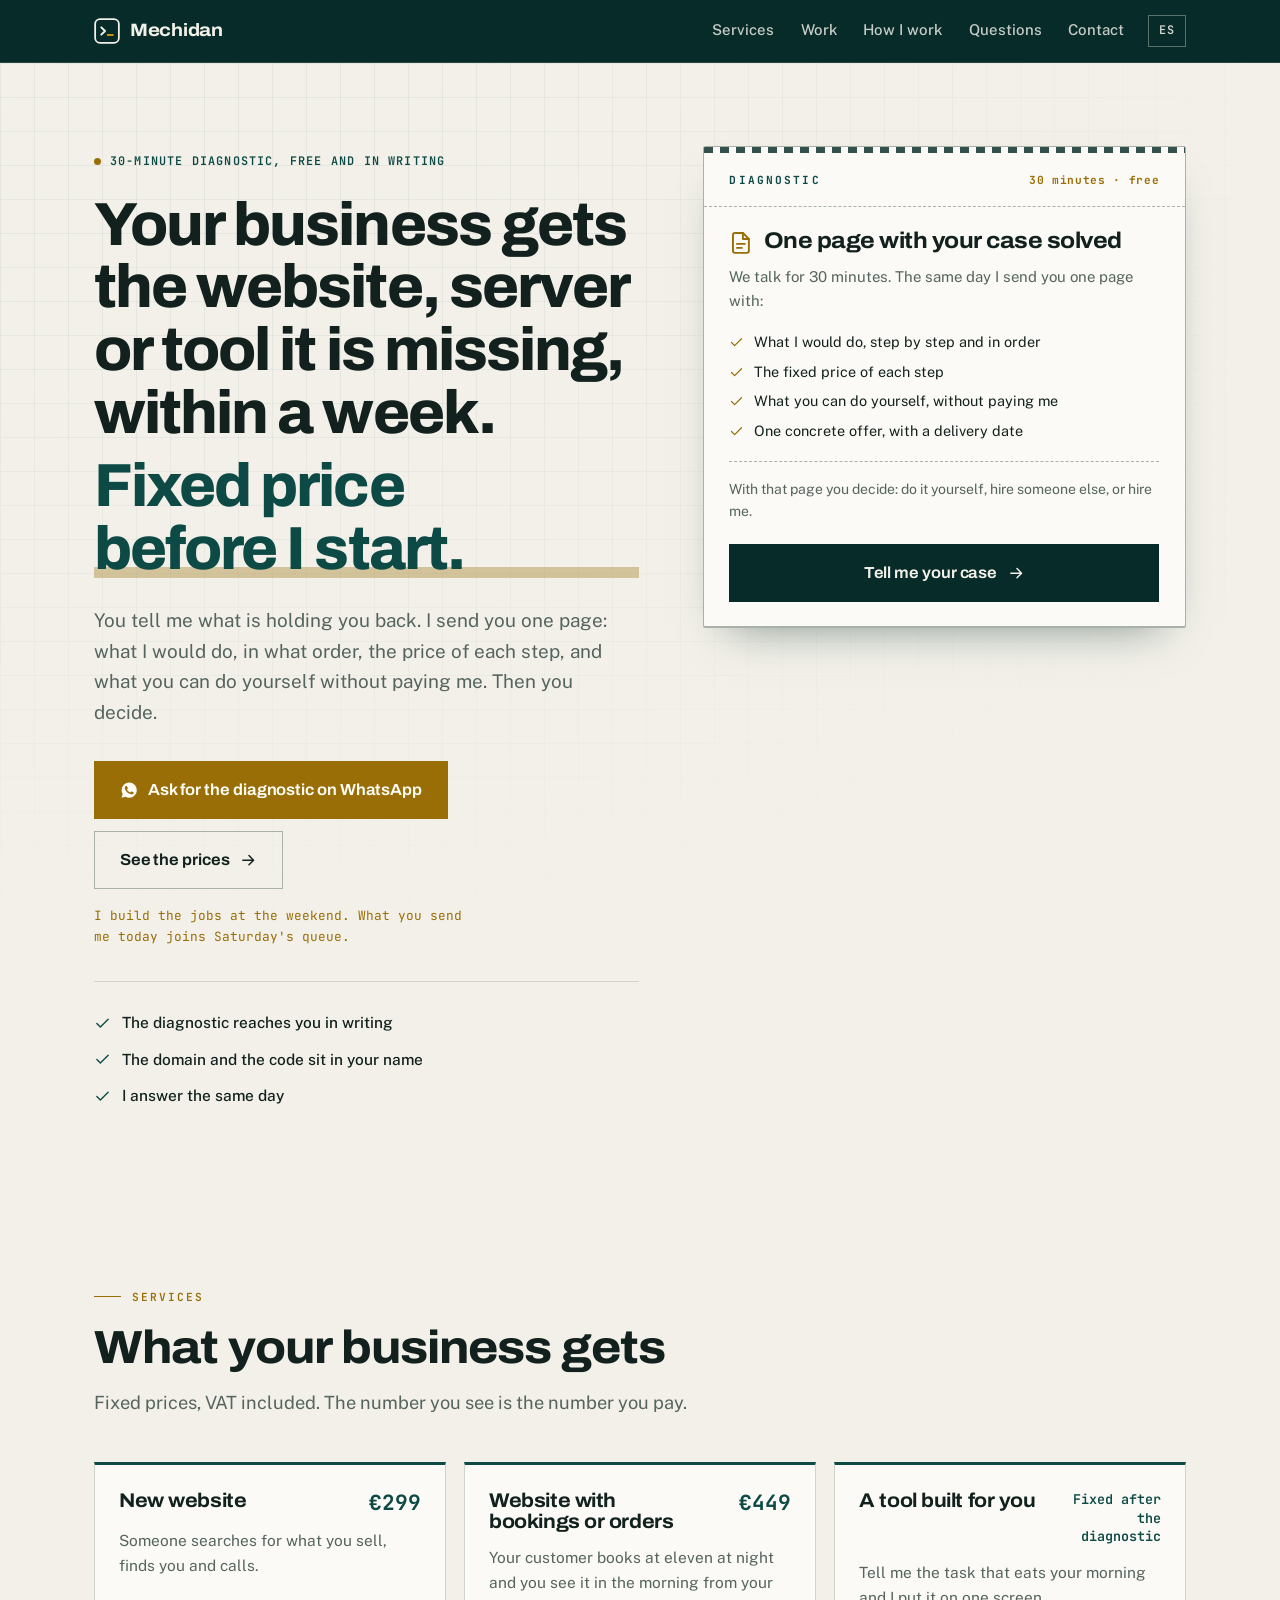
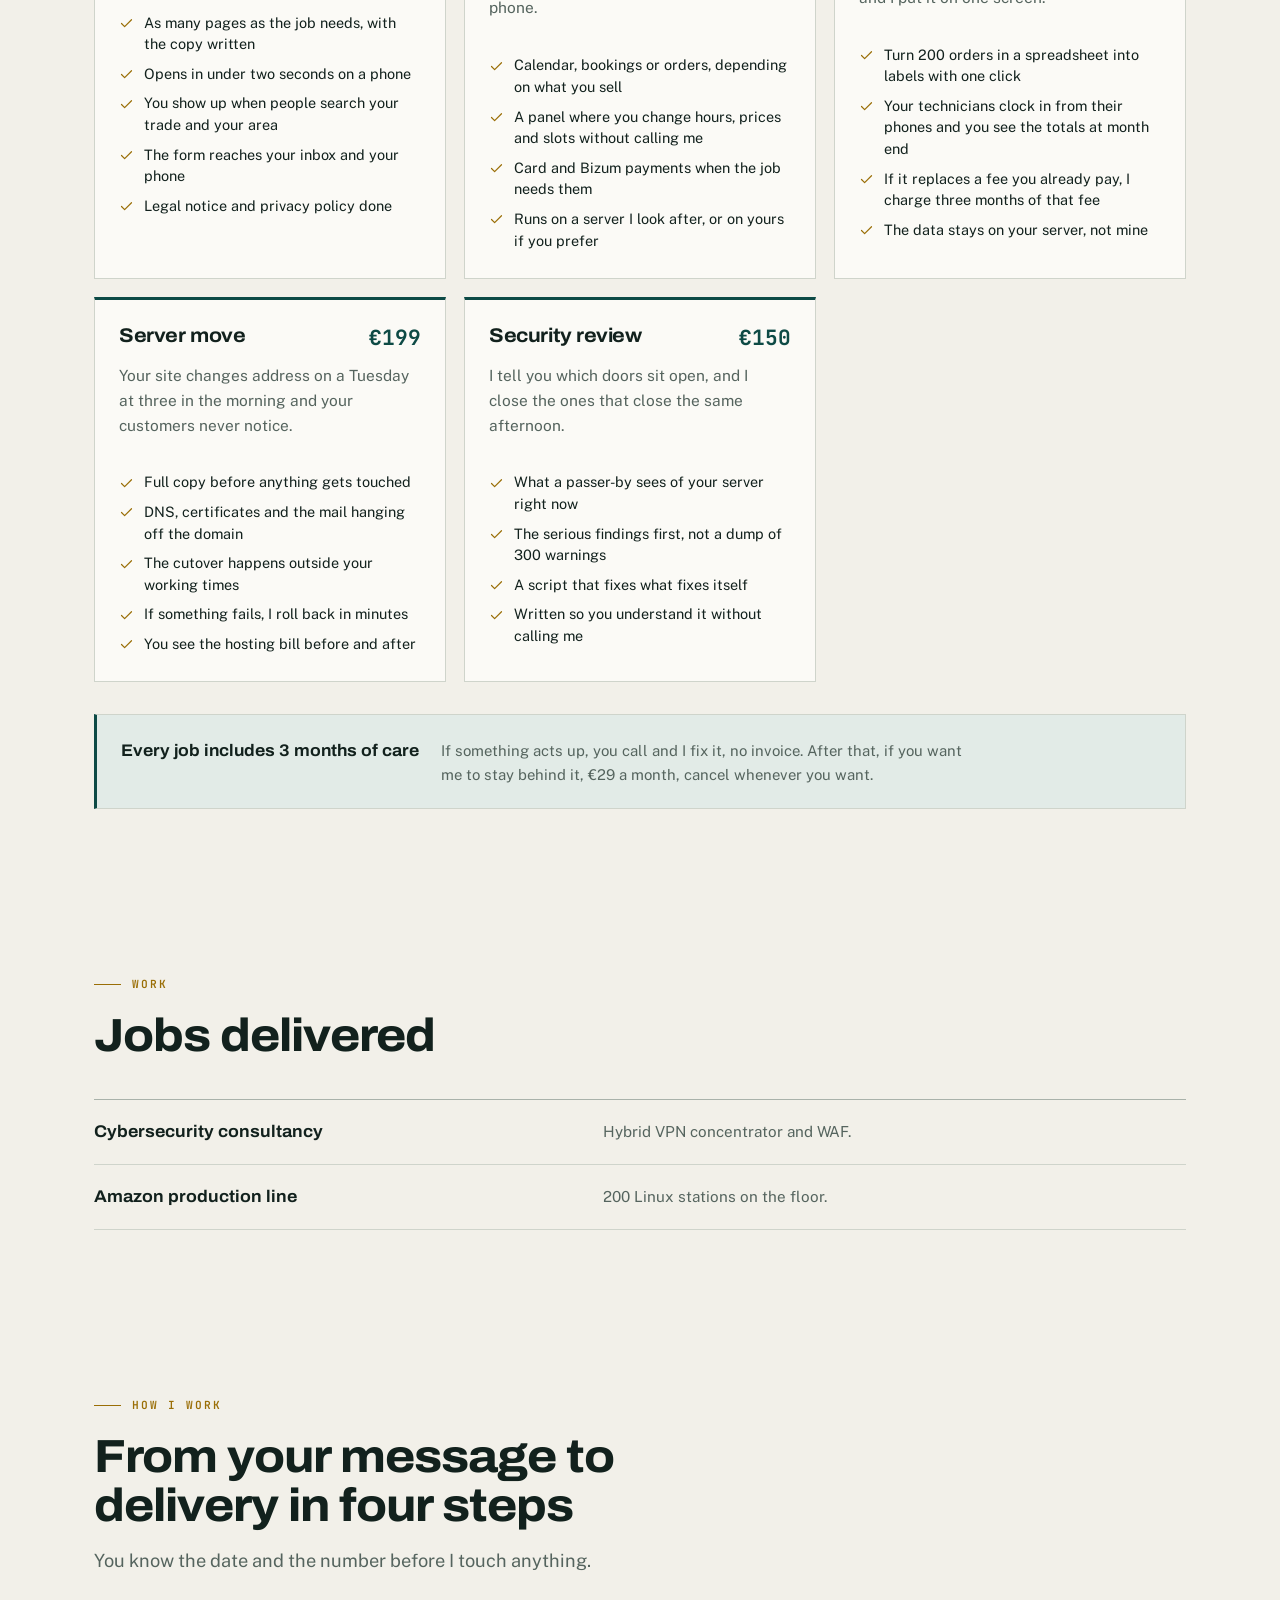
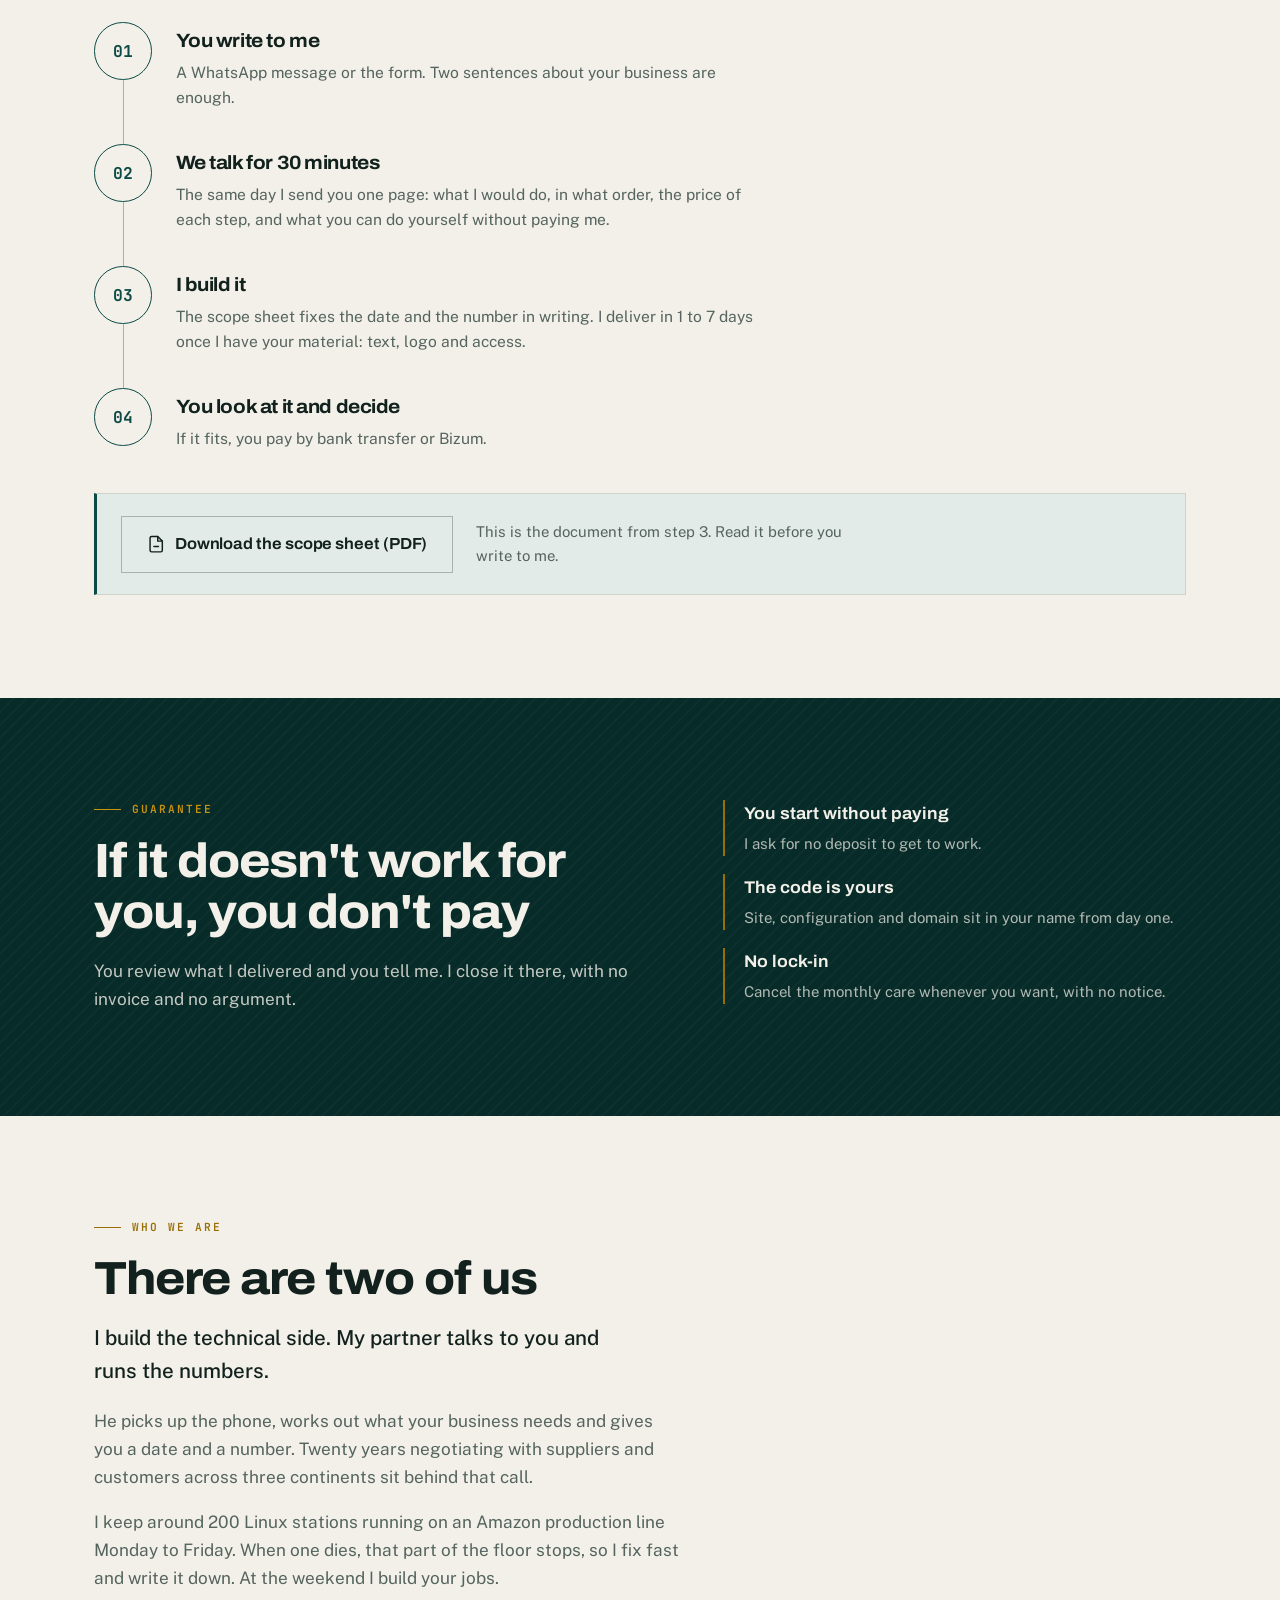
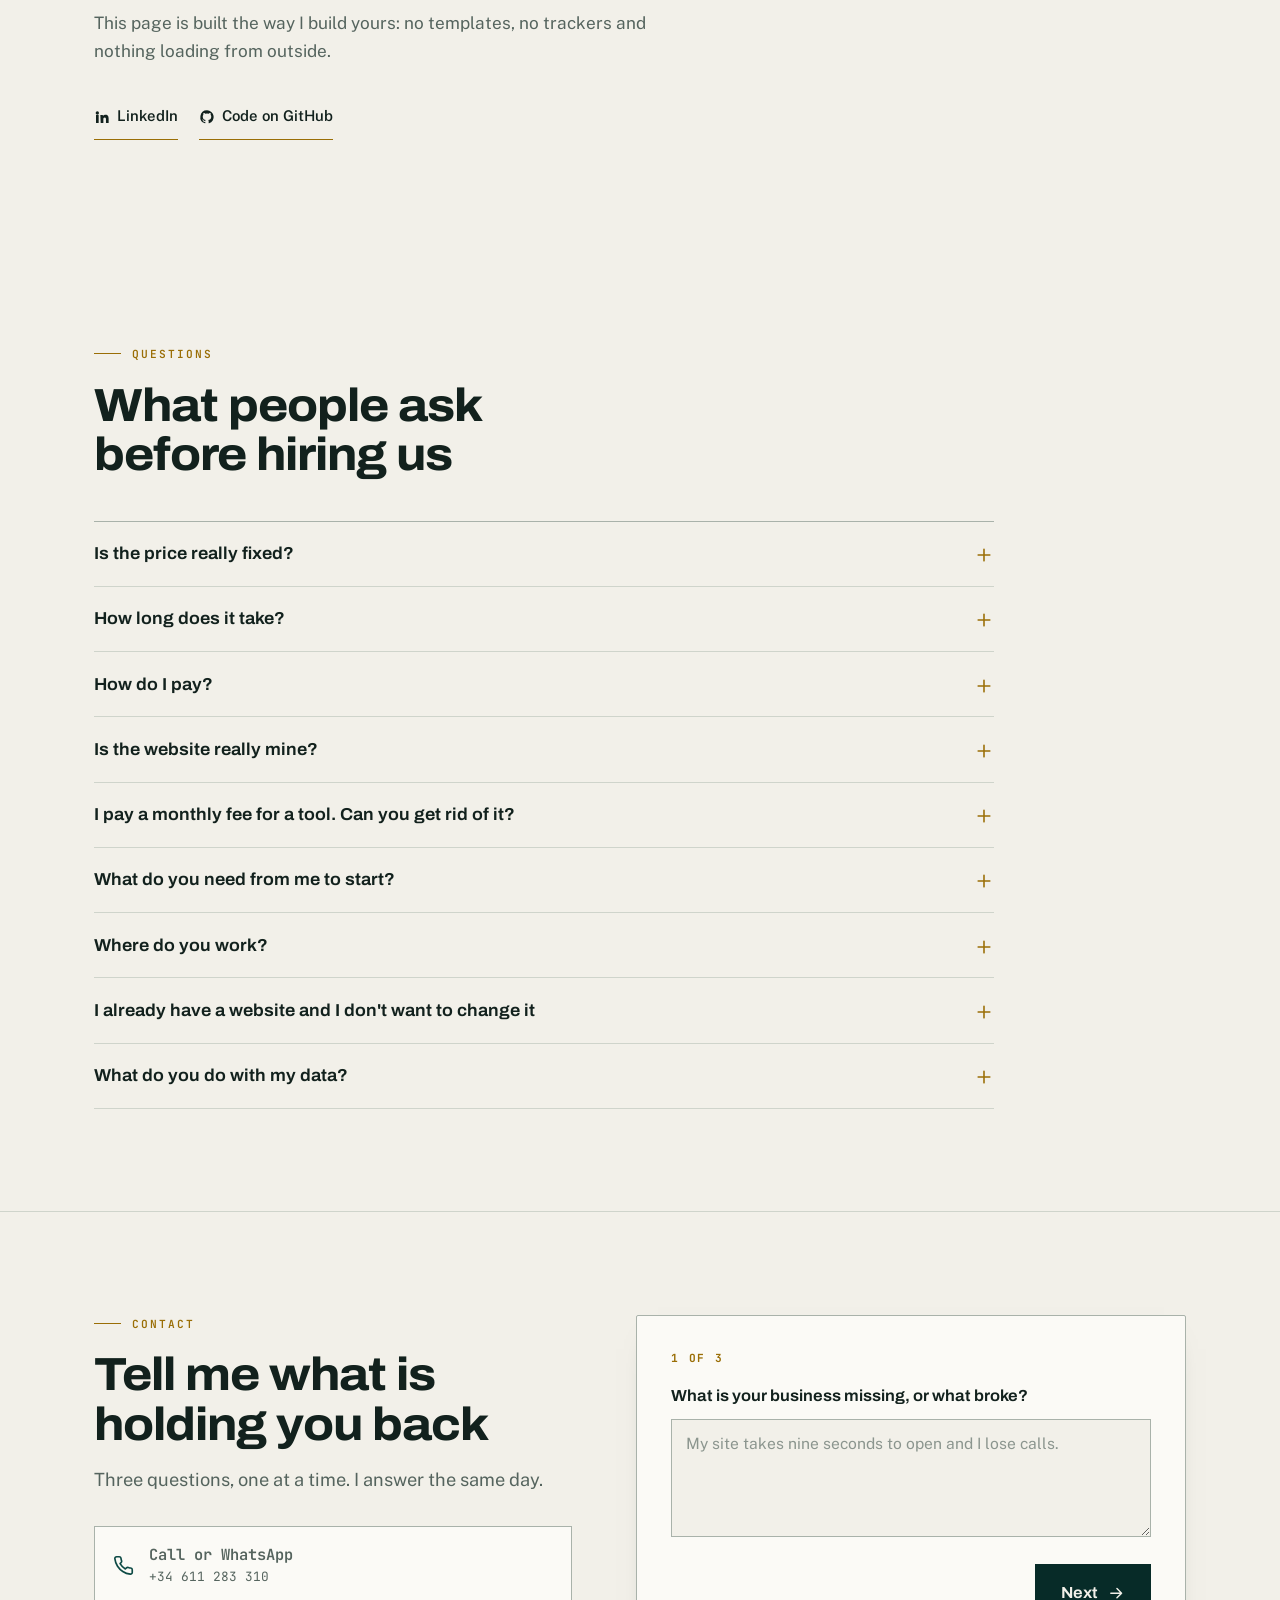
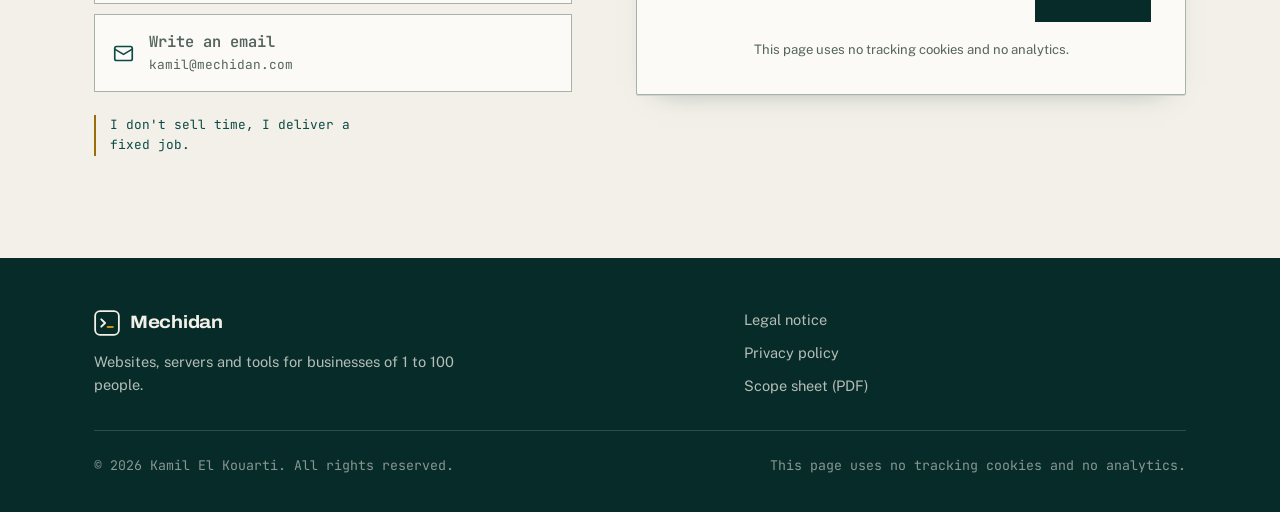
==== commit 63d1898d: "page" ====
--- a/index.html
+++ b/index.html
@@ -4,7 +4,7 @@
   <meta charset="utf-8">
   <meta name="viewport" content="width=device-width, initial-scale=1">
   <title>Webs, servidores y herramientas para tu negocio | Mechidan</title>
-  <meta name="description" content="Te monto la web, te muevo el servidor o te hago la herramienta que te falta. Lo tienes en una semana. Si no te sirve, no lo pagas.">
+  <meta name="description" content="Tu negocio se lleva en una semana la web, el servidor o la herramienta que le falta. Diagnóstico de 30 minutos gratis y por escrito. Precio cerrado.">
   <link rel="canonical" href="https://mechidan.com/">
   <link rel="alternate" hreflang="es" href="https://mechidan.com/">
   <link rel="alternate" hreflang="en" href="https://mechidan.com/en/">
@@ -14,7 +14,7 @@
   <meta name="theme-color" content="#072B28">
   <meta property="og:type" content="website">
   <meta property="og:title" content="Webs, servidores y herramientas para tu negocio | Mechidan">
-  <meta property="og:description" content="Te monto la web, te muevo el servidor o te hago la herramienta que te falta. Lo tienes en una semana. Si no te sirve, no lo pagas.">
+  <meta property="og:description" content="Tu negocio se lleva en una semana la web, el servidor o la herramienta que le falta. Diagnóstico de 30 minutos gratis y por escrito. Precio cerrado.">
   <meta property="og:url" content="https://mechidan.com/">
   <meta property="og:site_name" content="Mechidan">
   <meta property="og:locale" content="es_ES">
@@ -31,17 +31,17 @@
   <link rel="preload" href="/assets/fonts/publicsans-var.woff2" as="font" type="font/woff2" crossorigin>
   <link rel="preload" href="/assets/fonts/jetbrainsmono-var.woff2" as="font" type="font/woff2" crossorigin>
   <link rel="stylesheet" href="/assets/css/style.css">
-  <script type="application/ld+json">{"@context":"https://schema.org","@type":"ProfessionalService","@id":"https://mechidan.com/#business","name":"Mechidan","url":"https://mechidan.com/","description":"Te monto la web, te muevo el servidor o te hago la herramienta que te falta. Lo tienes en una semana. Si no te sirve, no lo pagas.","email":"kamil@mechidan.com","founder":{"@type":"Person","name":"Kamil El Kouarti"},"areaServed":[{"@type":"Country","name":"Spain"},{"@type":"Place","name":"Worldwide"}],"availableLanguage":["es","en"],"priceRange":"€€","address":{"@type":"PostalAddress","addressCountry":"ES","addressLocality":"Madrid"},"sameAs":["https://www.linkedin.com/in/elkouarti/","https://github.com/mkkouarti"],"makesOffer":[{"@type":"Offer","name":"Web nueva","description":"Alguien busca lo que vendes, te encuentra y te llama. Ese es el único objetivo.","priceCurrency":"EUR","availability":"https://schema.org/InStock","url":"https://mechidan.com/#services","price":"299","priceSpecification":{"@type":"PriceSpecification","price":"299","priceCurrency":"EUR","valueAddedTaxIncluded":true}},{"@type":"Offer","name":"Web con reservas o pedidos","description":"Tu cliente reserva a las once de la noche y tú lo ves por la mañana desde el móvil.","priceCurrency":"EUR","availability":"https://schema.org/InStock","url":"https://mechidan.com/#services","price":"449","priceSpecification":{"@type":"PriceSpecification","price":"449","priceCurrency":"EUR","valueAddedTaxIncluded":true}},{"@type":"Offer","name":"Herramienta a medida","description":"Me cuentas la tarea que te come la mañana y te la dejo en una pantalla.","priceCurrency":"EUR","availability":"https://schema.org/InStock","url":"https://mechidan.com/#services"},{"@type":"Offer","name":"Mudanza de servidor","description":"Tu web cambia de sitio un martes a las tres de la mañana y tus clientes no se enteran.","priceCurrency":"EUR","availability":"https://schema.org/InStock","url":"https://mechidan.com/#services","price":"199","priceSpecification":{"@type":"PriceSpecification","price":"199","priceCurrency":"EUR","valueAddedTaxIncluded":true}},{"@type":"Offer","name":"Revisión de seguridad","description":"Te digo qué puertas tienes abiertas y cierro las que se cierran esa misma tarde.","priceCurrency":"EUR","availability":"https://schema.org/InStock","url":"https://mechidan.com/#services","price":"150","priceSpecification":{"@type":"PriceSpecification","price":"150","priceCurrency":"EUR","valueAddedTaxIncluded":true}}],"knowsAbout":["Linux server administration","Website development","Server migration","Infrastructure security audit","Self-hosted software","Booking systems","Nginx"]}</script>
+  <script type="application/ld+json">{"@context":"https://schema.org","@type":"ProfessionalService","@id":"https://mechidan.com/#business","name":"Mechidan","url":"https://mechidan.com/","description":"Tu negocio se lleva en una semana la web, el servidor o la herramienta que le falta. Diagnóstico de 30 minutos gratis y por escrito. Precio cerrado.","email":"kamil@mechidan.com","founder":{"@type":"Person","name":"Kamil El Kouarti"},"areaServed":[{"@type":"Country","name":"Spain"},{"@type":"Place","name":"Worldwide"}],"availableLanguage":["es","en"],"priceRange":"€€","address":{"@type":"PostalAddress","addressCountry":"ES","addressLocality":"Madrid"},"sameAs":["https://www.linkedin.com/in/elkouarti/","https://github.com/mkkouarti"],"makesOffer":[{"@type":"Offer","name":"Web nueva","description":"Alguien busca lo que vendes, te encuentra y te llama.","priceCurrency":"EUR","availability":"https://schema.org/InStock","url":"https://mechidan.com/#services","price":"299","priceSpecification":{"@type":"PriceSpecification","price":"299","priceCurrency":"EUR","valueAddedTaxIncluded":true}},{"@type":"Offer","name":"Web con reservas o pedidos","description":"Tu cliente reserva a las once de la noche y tú lo ves por la mañana desde el móvil.","priceCurrency":"EUR","availability":"https://schema.org/InStock","url":"https://mechidan.com/#services","price":"449","priceSpecification":{"@type":"PriceSpecification","price":"449","priceCurrency":"EUR","valueAddedTaxIncluded":true}},{"@type":"Offer","name":"Herramienta a medida","description":"Me cuentas la tarea que te come la mañana y te la dejo en una pantalla.","priceCurrency":"EUR","availability":"https://schema.org/InStock","url":"https://mechidan.com/#services"},{"@type":"Offer","name":"Mudanza de servidor","description":"Tu web cambia de sitio un martes a las tres de la mañana y tus clientes no se enteran.","priceCurrency":"EUR","availability":"https://schema.org/InStock","url":"https://mechidan.com/#services","price":"199","priceSpecification":{"@type":"PriceSpecification","price":"199","priceCurrency":"EUR","valueAddedTaxIncluded":true}},{"@type":"Offer","name":"Revisión de seguridad","description":"Te digo qué puertas tienes abiertas y cierro las que se cierran esa misma tarde.","priceCurrency":"EUR","availability":"https://schema.org/InStock","url":"https://mechidan.com/#services","price":"150","priceSpecification":{"@type":"PriceSpecification","price":"150","priceCurrency":"EUR","valueAddedTaxIncluded":true}}],"knowsAbout":["Linux server administration","Website development","Server migration","Infrastructure security audit","Self-hosted software","Booking systems","Nginx"],"telephone":"+34611283310"}</script>
   <script type="application/ld+json">{"@context":"https://schema.org","@type":"WebSite","@id":"https://mechidan.com/#website","url":"https://mechidan.com/","name":"Mechidan","inLanguage":["es-ES","en"],"publisher":{"@id":"https://mechidan.com/#business"}}</script>
-  <script type="application/ld+json">{"@context":"https://schema.org","@type":"FAQPage","@id":"https://mechidan.com/#faq","mainEntity":[{"@type":"Question","name":"¿Qué pasa si no me gusta el resultado?","acceptedAnswer":{"@type":"Answer","text":"No lo pagas. Lo revisas, me dices que no te sirve y cierro ahí. No emito factura, no reclamo nada y te quedas con lo que ya esté a tu nombre."}},{"@type":"Question","name":"¿Y si necesito menos de lo que pone?","acceptedAnswer":{"@type":"Answer","text":"Quito lo que no vayas a usar y baja la cifra. Te la doy por escrito en la hoja de alcance, antes de tocar nada."}},{"@type":"Question","name":"¿Los precios llevan IVA?","acceptedAnswer":{"@type":"Answer","text":"Sí. La cifra que ves en cada servicio es la que pagas."}},{"@type":"Question","name":"¿Cuánto tarda?","acceptedAnswer":{"@type":"Answer","text":"Entre uno y siete días, y la cuenta empieza el día que tengo todo el material: textos, logo y accesos. Una web sencilla sale en dos. Una mudanza con correo y certificados se va a cinco o siete. La fecha exacta va escrita antes de empezar."}},{"@type":"Question","name":"¿Puedo pedirte algo que no esté en la lista?","acceptedAnswer":{"@type":"Answer","text":"Sí. Cuéntame la tarea que te come la mañana y te digo si se puede, cuánto cuesta y para cuándo lo tienes."}},{"@type":"Question","name":"Pago una cuota todos los meses por una herramienta, ¿me la puedes quitar?","acceptedAnswer":{"@type":"Answer","text":"A veces. Miro si existe algo equivalente que puedas alojar tú. Si existe, lo monto y cobro lo que pagarías en tres meses de esa cuota. Si no existe, te lo digo y no cobro. No toco facturación ni nada con obligación legal detrás."}},{"@type":"Question","name":"¿Cómo se paga?","acceptedAnswer":{"@type":"Answer","text":"Fuera de esta web. Transferencia o Bizum cuando ya tienes el trabajo delante y lo has aprobado. Esta página no cobra ni guarda datos bancarios."}},{"@type":"Question","name":"¿Pides algo por adelantado?","acceptedAnswer":{"@type":"Answer","text":"No. Empiezo sin señal y asumo yo el riesgo de que no te guste."}},{"@type":"Question","name":"¿La web es mía de verdad?","acceptedAnswer":{"@type":"Answer","text":"Sí. El dominio se registra a tu nombre, el código se te entrega y el alojamiento va a una cuenta tuya. Mañana te llevas todo sin pedirme permiso."}},{"@type":"Question","name":"¿Qué necesitáis de mí para empezar?","acceptedAnswer":{"@type":"Answer","text":"Los textos que quieras enseñar, el logo si lo tienes y el acceso al dominio si ya lo compraste. Si no tienes nada de eso, escribo un primer borrador y tú lo corriges."}},{"@type":"Question","name":"¿Dónde trabajáis?","acceptedAnswer":{"@type":"Answer","text":"En remoto, con clientes de España y de fuera. En Madrid voy en persona cuando el encargo lo pide, por ejemplo para tocar un servidor que no sale a internet."}},{"@type":"Question","name":"Ya tengo web y no quiero cambiarla","acceptedAnswer":{"@type":"Answer","text":"Entonces mira la mudanza o la revisión. Muevo lo que tienes a un servidor más barato, o te digo por dónde está expuesta, sin tocar el diseño."}},{"@type":"Question","name":"¿Emitís factura?","acceptedAnswer":{"@type":"Answer","text":"Sí, con todos los datos fiscales, siempre después de que apruebes el trabajo."}},{"@type":"Question","name":"¿Qué hacéis con mis datos?","acceptedAnswer":{"@type":"Answer","text":"Guardo tu nombre y tu contacto para contestarte, nada más. No vendo datos, no hay publicidad y no hay seguimiento. Lo tienes detallado en la política de privacidad."}}]}</script>
-  <script type="application/ld+json">{"@context":"https://schema.org","@type":"HowTo","name":"Cuatro pasos y ninguna reunión de una hora","description":"No empiezo hasta que los dos sabemos qué entrego y qué día.","totalTime":"P7D","step":[{"@type":"HowToStep","position":1,"name":"Me cuentas qué te falla","text":"Un WhatsApp o el formulario. Necesito dos cosas: qué te molesta y para cuándo lo quieres."},{"@type":"HowToStep","position":2,"name":"Te mando la hoja de alcance","text":"Una página con lo que hago, lo que no hago, la fecha y la cifra. Si algo no cuadra, lo ajustamos ahí."},{"@type":"HowToStep","position":3,"name":"Lo monto","text":"Entre uno y siete días, contando desde que tengo el material: textos, logo y accesos. Te voy enseñando avances por donde tú prefieras."},{"@type":"HowToStep","position":4,"name":"Lo miras y decides","text":"Si te sirve, pagas por transferencia o Bizum. Si no, cierro y no hay factura."}]}</script>
+  <script type="application/ld+json">{"@context":"https://schema.org","@type":"FAQPage","@id":"https://mechidan.com/#faq","mainEntity":[{"@type":"Question","name":"¿El precio es cerrado de verdad?","acceptedAnswer":{"@type":"Answer","text":"Sí. La cifra de cada servicio incluye IVA y el trabajo entero. Si tu caso pide menos, quito lo que sobra y baja. La cifra final va por escrito en la hoja de alcance."}},{"@type":"Question","name":"¿Cuánto tarda?","acceptedAnswer":{"@type":"Answer","text":"Entre uno y siete días desde que tengo tu material: textos, logo y accesos. Una web sencilla sale en dos. Una mudanza con correo y certificados se va a cinco o siete. La fecha exacta va en la hoja de alcance."}},{"@type":"Question","name":"¿Cómo se paga?","acceptedAnswer":{"@type":"Answer","text":"Fuera de esta web, por transferencia o Bizum, cuando apruebas el trabajo. Emito factura con todos los datos fiscales. Esta página no cobra ni guarda datos bancarios."}},{"@type":"Question","name":"¿La web es mía de verdad?","acceptedAnswer":{"@type":"Answer","text":"Sí. El dominio se registra a tu nombre, el código se te entrega y el alojamiento va a una cuenta tuya. Mañana te llevas todo sin pedirme permiso."}},{"@type":"Question","name":"Pago una cuota todos los meses por una herramienta, ¿me la puedes quitar?","acceptedAnswer":{"@type":"Answer","text":"A veces. Miro si existe algo equivalente que puedas alojar tú. Si existe, lo monto y cobro tres meses de esa cuota. Si no existe, te lo digo y no cobro. No toco facturación ni nada con obligación legal detrás."}},{"@type":"Question","name":"¿Qué necesitas de mí para empezar?","acceptedAnswer":{"@type":"Answer","text":"Los textos que quieras enseñar, el logo si lo tienes y el acceso al dominio si ya lo compraste. Si no tienes nada de eso, escribo un primer borrador y tú lo corriges."}},{"@type":"Question","name":"¿Dónde trabajáis?","acceptedAnswer":{"@type":"Answer","text":"En remoto, con clientes de España y de fuera. En Madrid voy en persona cuando el encargo lo pide, por ejemplo para tocar un servidor que no sale a internet."}},{"@type":"Question","name":"Ya tengo web y no quiero cambiarla","acceptedAnswer":{"@type":"Answer","text":"Entonces mira la mudanza o la revisión. Muevo lo que tienes a un servidor más barato, o te digo por dónde está expuesta, sin tocar el diseño."}},{"@type":"Question","name":"¿Qué hacéis con mis datos?","acceptedAnswer":{"@type":"Answer","text":"Guardo tu nombre y tu contacto para contestarte, nada más. No vendo datos, no hay publicidad y no hay seguimiento. Lo tienes detallado en la política de privacidad."}}]}</script>
+  <script type="application/ld+json">{"@context":"https://schema.org","@type":"HowTo","name":"Del mensaje a la entrega en cuatro pasos","description":"Sabes la fecha y la cifra antes de que yo toque nada.","totalTime":"P7D","step":[{"@type":"HowToStep","position":1,"name":"Me escribes","text":"Un WhatsApp o el formulario. Dos frases sobre tu negocio bastan."},{"@type":"HowToStep","position":2,"name":"Hablamos 30 minutos","text":"El mismo día te mando una página: lo que haría, el orden, la cifra de cada paso y lo que haces tú sin pagarme."},{"@type":"HowToStep","position":3,"name":"Lo monto","text":"La hoja de alcance fija la fecha y la cifra por escrito. Entrego entre 1 y 7 días desde que tengo tu material: textos, logo y accesos."},{"@type":"HowToStep","position":4,"name":"Lo miras y decides","text":"Si te encaja, pagas por transferencia o Bizum."}]}</script>
 </head>
 <body>
 <a class="skip" href="#main">Saltar al contenido</a>
 <header class="masthead">
   <div class="shell masthead__in">
     <a class="brand" href="/"><svg class="brand__mark" viewBox="0 0 32 32" fill="none" aria-hidden="true" focusable="false"><rect x="1.4" y="1.4" width="29.2" height="29.2" rx="6" stroke="currentColor" stroke-width="2.2"/><path d="M9 11.5 13.6 16 9 20.5" stroke="currentColor" stroke-width="2.4" stroke-linecap="round" stroke-linejoin="round"/><path d="M16.8 21h6.4" stroke="#C9930E" stroke-width="2.4" stroke-linecap="round"/></svg><span>Mechidan</span></a>
-    <nav class="mainnav" id="mainnav" data-open="false" aria-label="Servicios"><a href="/#services">Servicios</a><a href="/#process">Cómo trabajo</a><a href="/#faq">Preguntas</a><a href="/#contact">Contacto</a></nav>
+    <nav class="mainnav" id="mainnav" data-open="false" aria-label="Servicios"><a href="/#services">Servicios</a><a href="/#work">Trabajos</a><a href="/#process">Cómo trabajo</a><a href="/#faq">Preguntas</a><a href="/#contact">Contacto</a></nav>
     <a class="lang" href="/en/" data-lang-set="en" hreflang="en"
        aria-label="Ver esta página en inglés">EN</a>
     <button class="burger" id="burger" type="button" aria-expanded="false"
@@ -49,123 +49,124 @@
   </div>
 </header>
 <main id="main">
-<section class="hero">
+<section class="hero" data-tone="paper">
   <div class="shell hero__grid">
-    <div>
-      <p class="hero__eyebrow"><span class="pulse"></span>Lo que te falta o lo que se te ha roto, listo en una semana.</p>
-      <h1>Webs y servidores con alguien detrás que coge el teléfono. <span class="accent">Si no te sirve, no lo pagas.</span></h1>
-      <p class="hero__sub">Te monto la web, te muevo el servidor o te hago la herramienta que te falta. Lo tienes en una semana, y siempre hablas con quien lo está montando.</p>
-      <div class="hero__cta"><a class="btn btn--brass" href="#contact">Cuéntame tu caso<svg viewBox="0 0 24 24" fill="none" stroke="currentColor" stroke-width="1.9" stroke-linecap="round" stroke-linejoin="round" aria-hidden="true" focusable="false"><path d="M5 12h14M13 6l6 6-6 6"/></svg></a></div>
-      <ul class="trustrow"><li><svg viewBox="0 0 24 24" fill="none" stroke="currentColor" stroke-width="1.9" stroke-linecap="round" stroke-linejoin="round" aria-hidden="true" focusable="false"><path d="M20 6 9 17l-5-5"/></svg><span>Empiezas sin pagar nada</span></li><li><svg viewBox="0 0 24 24" fill="none" stroke="currentColor" stroke-width="1.9" stroke-linecap="round" stroke-linejoin="round" aria-hidden="true" focusable="false"><path d="M20 6 9 17l-5-5"/></svg><span>El dominio y el código van a tu nombre</span></li><li><svg viewBox="0 0 24 24" fill="none" stroke="currentColor" stroke-width="1.9" stroke-linecap="round" stroke-linejoin="round" aria-hidden="true" focusable="false"><path d="M20 6 9 17l-5-5"/></svg><span>Te contesto el mismo día</span></li></ul>
+    <div class="hero__copy">
+      <p class="hero__eyebrow"><span class="pulse"></span>Diagnóstico de 30 minutos, gratis y por escrito</p>
+      <h1>Tu negocio se lleva en una semana la web, el servidor o la herramienta que le falta. <span class="accent">Precio cerrado antes de empezar.</span></h1>
+      <p class="hero__sub">Me cuentas qué te frena. Te devuelvo una página con lo que haría, el orden, la cifra de cada paso y lo que puedes hacer tú sin pagarme. Con eso decides.</p>
+      <div class="hero__cta"><a class="btn btn--brass" href="https://wa.me/34611283310?text=Hola%20Kamil%2C%20tengo%20un%20negocio%20y%20quiero%20el%20diagn%C3%B3stico%20de%2030%20minutos." target="_blank" rel="noopener"><svg viewBox="0 0 24 24" fill="currentColor" stroke="none" stroke-width="1.9" stroke-linecap="round" stroke-linejoin="round" aria-hidden="true" focusable="false"><path d="M12.04 2A9.9 9.9 0 0 0 2.1 11.9a9.8 9.8 0 0 0 1.34 4.95L2 22l5.3-1.38a9.9 9.9 0 0 0 4.74 1.2h.01A9.9 9.9 0 0 0 22 11.92 9.9 9.9 0 0 0 12.04 2Zm5.8 14.05c-.25.69-1.44 1.32-1.98 1.37-.53.05-1.03.24-3.47-.72-2.92-1.15-4.77-4.14-4.91-4.33-.14-.2-1.17-1.56-1.17-2.97 0-1.42.74-2.11 1-2.4.26-.29.57-.36.76-.36l.55.01c.17 0 .41-.07.64.49l.88 2.13c.07.15.12.32.02.51-.1.2-.15.32-.3.49l-.44.51c-.14.15-.29.3-.13.6.17.28.75 1.23 1.6 2 1.11.98 2.04 1.28 2.33 1.43.29.15.46.12.63-.07l.9-1.05c.2-.24.38-.19.63-.1l1.8.85c.26.12.43.19.5.29.06.1.06.6-.19 1.29Z"/></svg>Pedir el diagnóstico por WhatsApp</a><a class="btn btn--line" href="#services">Ver los precios<svg viewBox="0 0 24 24" fill="none" stroke="currentColor" stroke-width="1.9" stroke-linecap="round" stroke-linejoin="round" aria-hidden="true" focusable="false"><path d="M5 12h14M13 6l6 6-6 6"/></svg></a></div>
+      <p class="hero__queue">Monto los encargos el fin de semana. Lo que me escribes hoy entra en la cola del sábado.</p>
+      <ul class="trustrow"><li><svg viewBox="0 0 24 24" fill="none" stroke="currentColor" stroke-width="1.9" stroke-linecap="round" stroke-linejoin="round" aria-hidden="true" focusable="false"><path d="M20 6 9 17l-5-5"/></svg><span>El diagnóstico te llega por escrito</span></li><li><svg viewBox="0 0 24 24" fill="none" stroke="currentColor" stroke-width="1.9" stroke-linecap="round" stroke-linejoin="round" aria-hidden="true" focusable="false"><path d="M20 6 9 17l-5-5"/></svg><span>El dominio y el código van a tu nombre</span></li><li><svg viewBox="0 0 24 24" fill="none" stroke="currentColor" stroke-width="1.9" stroke-linecap="round" stroke-linejoin="round" aria-hidden="true" focusable="false"><path d="M20 6 9 17l-5-5"/></svg><span>Te contesto el mismo día</span></li></ul>
     </div>
 
     <aside class="docket" aria-labelledby="docket-title">
       <div class="docket__head">
-        <span class="docket__label">Encargo tipo</span>
-        <span class="docket__ref">Web nueva</span>
+        <span class="docket__label">Diagnóstico</span>
+        <span class="docket__ref">30 minutos · gratis</span>
       </div>
       <div class="docket__body">
-        <h2 class="docket__title" id="docket-title">Lo que te llevas por €299</h2>
-        <p class="docket__intro">Un negocio que empieza de cero se lleva esto, montado y funcionando.</p>
-
-        <ul class="svc__list"><li><svg viewBox="0 0 24 24" fill="none" stroke="currentColor" stroke-width="1.9" stroke-linecap="round" stroke-linejoin="round" aria-hidden="true" focusable="false"><path d="M20 6 9 17l-5-5"/></svg><span>Las páginas que haga falta, con los textos escritos</span></li><li><svg viewBox="0 0 24 24" fill="none" stroke="currentColor" stroke-width="1.9" stroke-linecap="round" stroke-linejoin="round" aria-hidden="true" focusable="false"><path d="M20 6 9 17l-5-5"/></svg><span>Abre en menos de dos segundos desde el móvil</span></li><li><svg viewBox="0 0 24 24" fill="none" stroke="currentColor" stroke-width="1.9" stroke-linecap="round" stroke-linejoin="round" aria-hidden="true" focusable="false"><path d="M20 6 9 17l-5-5"/></svg><span>Apareces cuando alguien busca tu oficio y tu barrio</span></li><li><svg viewBox="0 0 24 24" fill="none" stroke="currentColor" stroke-width="1.9" stroke-linecap="round" stroke-linejoin="round" aria-hidden="true" focusable="false"><path d="M20 6 9 17l-5-5"/></svg><span>El formulario te llega al correo y al móvil</span></li><li><svg viewBox="0 0 24 24" fill="none" stroke="currentColor" stroke-width="1.9" stroke-linecap="round" stroke-linejoin="round" aria-hidden="true" focusable="false"><path d="M20 6 9 17l-5-5"/></svg><span>Aviso legal y privacidad hechos</span></li></ul>
-
-        <dl class="ledger">
-          <div class="ledger__total">
-            <dt>Cerrado en</dt>
-            <dd>€299</dd>
-          </div>
-        </dl>
-        <p class="ledger__note">Si tu caso pide menos, quito lo que sobra y baja la cifra. Va escrita antes de empezar.</p>
-        <p class="ledger__note">IVA incluido. Sin señal.</p>
-
-        <div class="docket__meta">
-          <span>Entrega: 1 a 7 días desde que tengo el material</span>
-          <span class="stamp"><svg viewBox="0 0 24 24" fill="none" stroke="currentColor" stroke-width="1.9" stroke-linecap="round" stroke-linejoin="round" aria-hidden="true" focusable="false"><path d="M12 22s8-4 8-10V5l-8-3-8 3v7c0 6 8 10 8 10Z"/><path d="m9 12 2 2 4-4"/></svg>No te sirve, no pagas</span>
-        </div>
+        <h2 class="docket__title" id="docket-title"><svg class="docket__glyph" viewBox="0 0 24 24" fill="none" stroke="currentColor" stroke-width="1.9" stroke-linecap="round" stroke-linejoin="round" aria-hidden="true" focusable="false"><path d="M14 2H6a2 2 0 0 0-2 2v16a2 2 0 0 0 2 2h12a2 2 0 0 0 2-2V8Z"/><path d="M14 2v6h6M8 13h8M8 17h5"/></svg>Una página con tu caso resuelto</h2>
+        <p class="docket__intro">Hablamos 30 minutos. El mismo día te mando una página con:</p>
+
+        <ul class="svc__list"><li><svg viewBox="0 0 24 24" fill="none" stroke="currentColor" stroke-width="1.9" stroke-linecap="round" stroke-linejoin="round" aria-hidden="true" focusable="false"><path d="M20 6 9 17l-5-5"/></svg><span>Lo que yo haría, paso a paso y en orden</span></li><li><svg viewBox="0 0 24 24" fill="none" stroke="currentColor" stroke-width="1.9" stroke-linecap="round" stroke-linejoin="round" aria-hidden="true" focusable="false"><path d="M20 6 9 17l-5-5"/></svg><span>La cifra cerrada de cada paso</span></li><li><svg viewBox="0 0 24 24" fill="none" stroke="currentColor" stroke-width="1.9" stroke-linecap="round" stroke-linejoin="round" aria-hidden="true" focusable="false"><path d="M20 6 9 17l-5-5"/></svg><span>Lo que puedes hacer tú mismo, sin pagarme</span></li><li><svg viewBox="0 0 24 24" fill="none" stroke="currentColor" stroke-width="1.9" stroke-linecap="round" stroke-linejoin="round" aria-hidden="true" focusable="false"><path d="M20 6 9 17l-5-5"/></svg><span>Una oferta concreta, con fecha de entrega</span></li></ul>
+
+        <p class="ledger__note">Con esa página decides: lo haces tú, lo hace otro o lo hago yo.</p>
 
         <div class="docket__actions">
-          
           <a class="btn btn--ink btn--block" href="#contact">Cuéntame tu caso<svg viewBox="0 0 24 24" fill="none" stroke="currentColor" stroke-width="1.9" stroke-linecap="round" stroke-linejoin="round" aria-hidden="true" focusable="false"><path d="M5 12h14M13 6l6 6-6 6"/></svg></a>
         </div>
       </div>
     </aside>
   </div>
 </section>
-<section class="band" id="services">
+<section class="band" id="services" data-tone="paper">
   <div class="shell">
     <p class="eyebrow">Servicios</p>
-    <h2 class="h-sec">Lo que puedo hacerte</h2>
-    <p class="sec-lede">Cada cifra incluye el trabajo entero, sin extras que se suman después.</p>
-    <div class="svc-grid"><article class="svc reveal">
-      <div class="svc__top"><h3 class="svc__name">Web nueva</h3><div class="svc__price"><small>desde</small>€299</div></div>
-      <p class="svc__pitch">Alguien busca lo que vendes, te encuentra y te llama. Ese es el único objetivo.</p>
+    <h2 class="h-sec">Lo que tu negocio se lleva</h2>
+    <p class="sec-lede">Precios cerrados, con IVA. La cifra que ves es la que pagas.</p>
+    <div class="svc-grid"><article class="svc reveal" style="--i:0">
+      <div class="svc__top"><h3 class="svc__name">Web nueva</h3><div class="svc__price">€299</div></div>
+      <p class="svc__pitch">Alguien busca lo que vendes, te encuentra y te llama.</p>
       <ul class="svc__list"><li><svg viewBox="0 0 24 24" fill="none" stroke="currentColor" stroke-width="1.9" stroke-linecap="round" stroke-linejoin="round" aria-hidden="true" focusable="false"><path d="M20 6 9 17l-5-5"/></svg><span>Las páginas que haga falta, con los textos escritos</span></li><li><svg viewBox="0 0 24 24" fill="none" stroke="currentColor" stroke-width="1.9" stroke-linecap="round" stroke-linejoin="round" aria-hidden="true" focusable="false"><path d="M20 6 9 17l-5-5"/></svg><span>Abre en menos de dos segundos desde el móvil</span></li><li><svg viewBox="0 0 24 24" fill="none" stroke="currentColor" stroke-width="1.9" stroke-linecap="round" stroke-linejoin="round" aria-hidden="true" focusable="false"><path d="M20 6 9 17l-5-5"/></svg><span>Apareces cuando buscan tu oficio y tu barrio</span></li><li><svg viewBox="0 0 24 24" fill="none" stroke="currentColor" stroke-width="1.9" stroke-linecap="round" stroke-linejoin="round" aria-hidden="true" focusable="false"><path d="M20 6 9 17l-5-5"/></svg><span>El formulario te llega al correo y al móvil</span></li><li><svg viewBox="0 0 24 24" fill="none" stroke="currentColor" stroke-width="1.9" stroke-linecap="round" stroke-linejoin="round" aria-hidden="true" focusable="false"><path d="M20 6 9 17l-5-5"/></svg><span>Aviso legal y privacidad hechos</span></li></ul>
-    </article><article class="svc reveal">
-      <div class="svc__top"><h3 class="svc__name">Web con reservas o pedidos</h3><div class="svc__price"><small>desde</small>€449</div></div>
+    </article><article class="svc reveal" style="--i:1">
+      <div class="svc__top"><h3 class="svc__name">Web con reservas o pedidos</h3><div class="svc__price">€449</div></div>
       <p class="svc__pitch">Tu cliente reserva a las once de la noche y tú lo ves por la mañana desde el móvil.</p>
       <ul class="svc__list"><li><svg viewBox="0 0 24 24" fill="none" stroke="currentColor" stroke-width="1.9" stroke-linecap="round" stroke-linejoin="round" aria-hidden="true" focusable="false"><path d="M20 6 9 17l-5-5"/></svg><span>Agenda, reservas o pedidos, según lo que vendas</span></li><li><svg viewBox="0 0 24 24" fill="none" stroke="currentColor" stroke-width="1.9" stroke-linecap="round" stroke-linejoin="round" aria-hidden="true" focusable="false"><path d="M20 6 9 17l-5-5"/></svg><span>Un panel donde cambias horarios, precios y huecos sin llamarme</span></li><li><svg viewBox="0 0 24 24" fill="none" stroke="currentColor" stroke-width="1.9" stroke-linecap="round" stroke-linejoin="round" aria-hidden="true" focusable="false"><path d="M20 6 9 17l-5-5"/></svg><span>Cobro con tarjeta y Bizum cuando hace falta</span></li><li><svg viewBox="0 0 24 24" fill="none" stroke="currentColor" stroke-width="1.9" stroke-linecap="round" stroke-linejoin="round" aria-hidden="true" focusable="false"><path d="M20 6 9 17l-5-5"/></svg><span>Corre en un servidor que llevo yo, o te lo dejo montado en el tuyo</span></li></ul>
-    </article><article class="svc reveal">
-      <div class="svc__top"><h3 class="svc__name">Herramienta a medida</h3><div class="svc__price is-text">Según el caso</div></div>
+    </article><article class="svc reveal" style="--i:2">
+      <div class="svc__top"><h3 class="svc__name">Herramienta a medida</h3><div class="svc__price is-text">Cerrado tras el diagnóstico</div></div>
       <p class="svc__pitch">Me cuentas la tarea que te come la mañana y te la dejo en una pantalla.</p>
-      <ul class="svc__list"><li><svg viewBox="0 0 24 24" fill="none" stroke="currentColor" stroke-width="1.9" stroke-linecap="round" stroke-linejoin="round" aria-hidden="true" focusable="false"><path d="M20 6 9 17l-5-5"/></svg><span>Pasas 200 pedidos de una hoja de cálculo a etiquetas en un clic</span></li><li><svg viewBox="0 0 24 24" fill="none" stroke="currentColor" stroke-width="1.9" stroke-linecap="round" stroke-linejoin="round" aria-hidden="true" focusable="false"><path d="M20 6 9 17l-5-5"/></svg><span>Tus técnicos fichan desde el móvil y ves las horas a fin de mes</span></li><li><svg viewBox="0 0 24 24" fill="none" stroke="currentColor" stroke-width="1.9" stroke-linecap="round" stroke-linejoin="round" aria-hidden="true" focusable="false"><path d="M20 6 9 17l-5-5"/></svg><span>Si sustituye una cuota que ya pagas, cobro lo que pagarías en tres meses</span></li><li><svg viewBox="0 0 24 24" fill="none" stroke="currentColor" stroke-width="1.9" stroke-linecap="round" stroke-linejoin="round" aria-hidden="true" focusable="false"><path d="M20 6 9 17l-5-5"/></svg><span>Te doy la cifra antes de empezar, igual que en el resto</span></li><li><svg viewBox="0 0 24 24" fill="none" stroke="currentColor" stroke-width="1.9" stroke-linecap="round" stroke-linejoin="round" aria-hidden="true" focusable="false"><path d="M20 6 9 17l-5-5"/></svg><span>Los datos se quedan en tu servidor, no en el mío</span></li></ul>
-    </article><article class="svc reveal">
-      <div class="svc__top"><h3 class="svc__name">Mudanza de servidor</h3><div class="svc__price"><small>desde</small>€199</div></div>
+      <ul class="svc__list"><li><svg viewBox="0 0 24 24" fill="none" stroke="currentColor" stroke-width="1.9" stroke-linecap="round" stroke-linejoin="round" aria-hidden="true" focusable="false"><path d="M20 6 9 17l-5-5"/></svg><span>Pasas 200 pedidos de una hoja de cálculo a etiquetas en un clic</span></li><li><svg viewBox="0 0 24 24" fill="none" stroke="currentColor" stroke-width="1.9" stroke-linecap="round" stroke-linejoin="round" aria-hidden="true" focusable="false"><path d="M20 6 9 17l-5-5"/></svg><span>Tus técnicos fichan desde el móvil y ves las horas a fin de mes</span></li><li><svg viewBox="0 0 24 24" fill="none" stroke="currentColor" stroke-width="1.9" stroke-linecap="round" stroke-linejoin="round" aria-hidden="true" focusable="false"><path d="M20 6 9 17l-5-5"/></svg><span>Si sustituye una cuota que ya pagas, cobro tres meses de esa cuota</span></li><li><svg viewBox="0 0 24 24" fill="none" stroke="currentColor" stroke-width="1.9" stroke-linecap="round" stroke-linejoin="round" aria-hidden="true" focusable="false"><path d="M20 6 9 17l-5-5"/></svg><span>Los datos se quedan en tu servidor, no en el mío</span></li></ul>
+    </article><article class="svc reveal" style="--i:3">
+      <div class="svc__top"><h3 class="svc__name">Mudanza de servidor</h3><div class="svc__price">€199</div></div>
       <p class="svc__pitch">Tu web cambia de sitio un martes a las tres de la mañana y tus clientes no se enteran.</p>
       <ul class="svc__list"><li><svg viewBox="0 0 24 24" fill="none" stroke="currentColor" stroke-width="1.9" stroke-linecap="round" stroke-linejoin="round" aria-hidden="true" focusable="false"><path d="M20 6 9 17l-5-5"/></svg><span>Copia entera antes de tocar nada</span></li><li><svg viewBox="0 0 24 24" fill="none" stroke="currentColor" stroke-width="1.9" stroke-linecap="round" stroke-linejoin="round" aria-hidden="true" focusable="false"><path d="M20 6 9 17l-5-5"/></svg><span>DNS, certificados y el correo que cuelga del dominio</span></li><li><svg viewBox="0 0 24 24" fill="none" stroke="currentColor" stroke-width="1.9" stroke-linecap="round" stroke-linejoin="round" aria-hidden="true" focusable="false"><path d="M20 6 9 17l-5-5"/></svg><span>El corte va fuera de tu horario</span></li><li><svg viewBox="0 0 24 24" fill="none" stroke="currentColor" stroke-width="1.9" stroke-linecap="round" stroke-linejoin="round" aria-hidden="true" focusable="false"><path d="M20 6 9 17l-5-5"/></svg><span>Si algo falla, vuelvo atrás en minutos</span></li><li><svg viewBox="0 0 24 24" fill="none" stroke="currentColor" stroke-width="1.9" stroke-linecap="round" stroke-linejoin="round" aria-hidden="true" focusable="false"><path d="M20 6 9 17l-5-5"/></svg><span>Ves la factura del hosting antes y después</span></li></ul>
-    </article><article class="svc reveal">
-      <div class="svc__top"><h3 class="svc__name">Revisión de seguridad</h3><div class="svc__price"><small>desde</small>€150</div></div>
+    </article><article class="svc reveal" style="--i:4">
+      <div class="svc__top"><h3 class="svc__name">Revisión de seguridad</h3><div class="svc__price">€150</div></div>
       <p class="svc__pitch">Te digo qué puertas tienes abiertas y cierro las que se cierran esa misma tarde.</p>
       <ul class="svc__list"><li><svg viewBox="0 0 24 24" fill="none" stroke="currentColor" stroke-width="1.9" stroke-linecap="round" stroke-linejoin="round" aria-hidden="true" focusable="false"><path d="M20 6 9 17l-5-5"/></svg><span>Qué ve de tu servidor alguien que pasa por ahí</span></li><li><svg viewBox="0 0 24 24" fill="none" stroke="currentColor" stroke-width="1.9" stroke-linecap="round" stroke-linejoin="round" aria-hidden="true" focusable="false"><path d="M20 6 9 17l-5-5"/></svg><span>Lo grave primero, no una lista de 300 avisos</span></li><li><svg viewBox="0 0 24 24" fill="none" stroke="currentColor" stroke-width="1.9" stroke-linecap="round" stroke-linejoin="round" aria-hidden="true" focusable="false"><path d="M20 6 9 17l-5-5"/></svg><span>Un script que arregla lo que se arregla solo</span></li><li><svg viewBox="0 0 24 24" fill="none" stroke="currentColor" stroke-width="1.9" stroke-linecap="round" stroke-linejoin="round" aria-hidden="true" focusable="false"><path d="M20 6 9 17l-5-5"/></svg><span>Escrito para que lo entiendas sin llamarme</span></li></ul>
     </article></div>
-    <div class="scope-cta"><b>Mantenimiento opcional, €29 al mes</b><p>Te cubro la espalda en cualquiera de los trabajos de arriba, sin permanencia. Si prefieres llevar el control tú, no pagas esta cuota.</p></div>
-  </div>
-</section>
-<section class="band" id="process">
+    <div class="care reveal"><b>Cada encargo incluye 3 meses de cuidado</b><p>Si algo falla, me llamas y lo arreglo, sin factura. Después, si quieres que siga detrás, €29 al mes, y lo cancelas cuando quieras.</p></div>
+  </div>
+</section>
+<section class="band band--tight" id="work" data-tone="sunk">
+  <div class="shell">
+    <p class="eyebrow">Trabajos</p>
+    <h2 class="h-sec">Encargos entregados</h2>
+    <ul class="jobs"><li class="job reveal" style="--i:0">
+      <span class="job__client">Consultora de ciberseguridad</span>
+      <span class="job__line">Concentrador VPN híbrido y WAF.</span>
+    </li><li class="job reveal" style="--i:1">
+      <span class="job__client">Línea de producción de Amazon</span>
+      <span class="job__line">200 puestos Linux en planta.</span>
+    </li></ul>
+  </div>
+</section>
+<section class="band" id="process" data-tone="paper">
   <div class="shell">
     <p class="eyebrow">Cómo trabajo</p>
-    <h2 class="h-sec">Cuatro pasos y ninguna reunión de una hora</h2>
-    <p class="sec-lede">No empiezo hasta que los dos sabemos qué entrego y qué día.</p>
-    <div class="steps"><article class="step reveal">
-      <div class="step__n" aria-hidden="true"></div>
-      <div><h3 class="step__name">Me cuentas qué te falla</h3>
-      <p class="step__detail">Un WhatsApp o el formulario. Necesito dos cosas: qué te molesta y para cuándo lo quieres.</p></div>
-    </article><article class="step reveal">
-      <div class="step__n" aria-hidden="true"></div>
-      <div><h3 class="step__name">Te mando la hoja de alcance</h3>
-      <p class="step__detail">Una página con lo que hago, lo que no hago, la fecha y la cifra. Si algo no cuadra, lo ajustamos ahí.</p></div>
-    </article><article class="step reveal">
+    <h2 class="h-sec">Del mensaje a la entrega en cuatro pasos</h2>
+    <p class="sec-lede">Sabes la fecha y la cifra antes de que yo toque nada.</p>
+    <div class="steps"><article class="step reveal" style="--i:0">
+      <div class="step__n" aria-hidden="true"></div>
+      <div><h3 class="step__name">Me escribes</h3>
+      <p class="step__detail">Un WhatsApp o el formulario. Dos frases sobre tu negocio bastan.</p></div>
+    </article><article class="step reveal" style="--i:1">
+      <div class="step__n" aria-hidden="true"></div>
+      <div><h3 class="step__name">Hablamos 30 minutos</h3>
+      <p class="step__detail">El mismo día te mando una página: lo que haría, el orden, la cifra de cada paso y lo que haces tú sin pagarme.</p></div>
+    </article><article class="step reveal" style="--i:2">
       <div class="step__n" aria-hidden="true"></div>
       <div><h3 class="step__name">Lo monto</h3>
-      <p class="step__detail">Entre uno y siete días, contando desde que tengo el material: textos, logo y accesos. Te voy enseñando avances por donde tú prefieras.</p></div>
-    </article><article class="step reveal">
+      <p class="step__detail">La hoja de alcance fija la fecha y la cifra por escrito. Entrego entre 1 y 7 días desde que tengo tu material: textos, logo y accesos.</p></div>
+    </article><article class="step reveal" style="--i:3">
       <div class="step__n" aria-hidden="true"></div>
       <div><h3 class="step__name">Lo miras y decides</h3>
-      <p class="step__detail">Si te sirve, pagas por transferencia o Bizum. Si no, cierro y no hay factura.</p></div>
+      <p class="step__detail">Si te encaja, pagas por transferencia o Bizum.</p></div>
     </article></div>
-    <div class="scope-cta">
+    <div class="scope-cta reveal">
       <a class="btn btn--line" href="/assets/docs/alcance-mechidan-es.pdf" download><svg viewBox="0 0 24 24" fill="none" stroke="currentColor" stroke-width="1.9" stroke-linecap="round" stroke-linejoin="round" aria-hidden="true" focusable="false"><path d="M14 2H6a2 2 0 0 0-2 2v16a2 2 0 0 0 2 2h12a2 2 0 0 0 2-2V8Z"/><path d="M14 2v6h6M9 15h6"/></svg>Descargar la hoja de alcance (PDF)</a>
-      <p>Es el documento del paso 2. Míralo antes de escribirme.</p>
-    </div>
-  </div>
-</section>
-<section class="guarantee band" id="guarantee">
+      <p>Es el documento del paso 3. Míralo antes de escribirme.</p>
+    </div>
+  </div>
+</section>
+<section class="guarantee band" id="guarantee" data-tone="deep">
   <div class="shell guarantee__grid">
     <div>
       <p class="eyebrow">Garantía</p>
       <h2>Si no te sirve, no lo pagas</h2>
-      <p class="guarantee__body">Revisas lo entregado y me lo dices. Cierro ahí, sin factura y sin discusión. Tampoco pido señal ni nada por adelantado.</p>
-    </div>
-    <ul class="gpoints"><li class="gpoint"><b>Empiezas sin pagar</b><span>No pido señal para ponerme a trabajar.</span></li><li class="gpoint"><b>El código es tuyo</b><span>Web, configuración y dominio van a tu nombre desde el primer día.</span></li><li class="gpoint"><b>Sin permanencia</b><span>Cancelas el mantenimiento cuando quieras, sin avisar con un mes.</span></li></ul>
-  </div>
-</section>
-<section class="band" id="about">
+      <p class="guarantee__body">Revisas lo entregado y me lo dices. Cierro ahí, sin factura y sin discusión.</p>
+    </div>
+    <ul class="gpoints"><li class="gpoint reveal" style="--i:0"><b>Empiezas sin pagar</b><span>No pido señal para ponerme a trabajar.</span></li><li class="gpoint reveal" style="--i:1"><b>El código es tuyo</b><span>Web, configuración y dominio van a tu nombre desde el primer día.</span></li><li class="gpoint reveal" style="--i:2"><b>Sin permanencia</b><span>Cancelas el cuidado mensual cuando quieras, sin preaviso.</span></li></ul>
+  </div>
+</section>
+<section class="band" id="about" data-tone="paper">
   <div class="shell about__grid">
     <div>
       <p class="eyebrow">Quiénes somos</p>
       <h2 class="h-sec">Somos dos</h2>
       <p class="about__lead">Yo monto lo técnico. Mi socio habla contigo y lleva los números.</p>
-      <div class="about__body"><p>Él es quien coge el teléfono, entiende qué le hace falta a tu negocio y te da fecha y cifra. Lleva veinte años negociando con proveedores y clientes en tres continentes, así que lee un plazo y unas cuentas antes de que termines de explicárselos.</p><p>Yo mantengo unos 200 puestos Linux en una línea de producción de Amazon. Cuando uno cae, esa parte de la nave se para con gente esperando delante, así que arreglo rápido y lo dejo escrito para que no vuelva a pasar.</p><p>Esta página está hecha igual que lo que te entrego: sin plantillas, sin rastreadores y sin nada cargando desde fuera.</p></div>
+      <div class="about__body"><p>Él coge el teléfono, entiende qué le hace falta a tu negocio y te da fecha y cifra. Lleva veinte años negociando con proveedores y clientes en tres continentes.</p><p>Yo mantengo unos 200 puestos Linux en una línea de producción de Amazon de lunes a viernes. Cuando uno cae, esa parte de la nave se para, así que arreglo rápido y lo dejo escrito. Los fines de semana monto tus encargos.</p><p>Esta página está hecha igual que lo que te entrego: sin plantillas, sin rastreadores y sin nada cargando desde fuera.</p></div>
       <div class="about__links">
         <a href="https://www.linkedin.com/in/elkouarti/" target="_blank" rel="noopener"><svg viewBox="0 0 24 24" fill="currentColor" stroke="none" stroke-width="1.9" stroke-linecap="round" stroke-linejoin="round" aria-hidden="true" focusable="false"><path d="M4.98 3.5A2.5 2.5 0 1 1 2.5 6 2.5 2.5 0 0 1 4.98 3.5ZM3 8.98h4V21H3ZM9.5 8.98h3.83v1.64h.05a4.2 4.2 0 0 1 3.78-2.08c4.04 0 4.79 2.66 4.79 6.12V21h-4v-5.45c0-1.3-.02-2.98-1.81-2.98-1.82 0-2.1 1.42-2.1 2.88V21h-4Z"/></svg>LinkedIn</a>
         <a href="https://github.com/mkkouarti" target="_blank" rel="noopener"><svg viewBox="0 0 24 24" fill="currentColor" stroke="none" stroke-width="1.9" stroke-linecap="round" stroke-linejoin="round" aria-hidden="true" focusable="false"><path d="M12 2a10 10 0 0 0-3.16 19.49c.5.09.68-.22.68-.48l-.01-1.7c-2.78.6-3.37-1.34-3.37-1.34-.45-1.16-1.1-1.47-1.1-1.47-.91-.62.07-.6.07-.6 1 .07 1.53 1.03 1.53 1.03.9 1.53 2.34 1.09 2.91.83.09-.65.35-1.09.63-1.34-2.22-.25-4.55-1.11-4.55-4.94 0-1.09.39-1.98 1.03-2.68-.1-.25-.45-1.27.1-2.65 0 0 .84-.27 2.75 1.02a9.5 9.5 0 0 1 5 0c1.91-1.3 2.75-1.02 2.75-1.02.55 1.38.2 2.4.1 2.65.64.7 1.03 1.6 1.03 2.68 0 3.84-2.34 4.68-4.57 4.93.36.31.68.92.68 1.85l-.01 2.75c0 .27.18.58.69.48A10 10 0 0 0 12 2Z"/></svg>Código en GitHub</a>
@@ -173,39 +174,27 @@
     </div>
   </div>
 </section>
-<section class="band" id="faq">
+<section class="band" id="faq" data-tone="paper">
   <div class="shell">
     <p class="eyebrow">Preguntas</p>
     <h2 class="h-sec">Lo que me preguntan antes de contratar</h2>
     <div class="faq"><details class="qa">
-      <summary>¿Qué pasa si no me gusta el resultado?<svg class="qa__icon" viewBox="0 0 24 24" fill="none" stroke="currentColor" stroke-width="1.9" stroke-linecap="round" stroke-linejoin="round" aria-hidden="true" focusable="false"><path d="M12 5v14M5 12h14"/></svg></summary>
-      <div class="qa__a">No lo pagas. Lo revisas, me dices que no te sirve y cierro ahí. No emito factura, no reclamo nada y te quedas con lo que ya esté a tu nombre.</div>
-    </details><details class="qa">
-      <summary>¿Y si necesito menos de lo que pone?<svg class="qa__icon" viewBox="0 0 24 24" fill="none" stroke="currentColor" stroke-width="1.9" stroke-linecap="round" stroke-linejoin="round" aria-hidden="true" focusable="false"><path d="M12 5v14M5 12h14"/></svg></summary>
-      <div class="qa__a">Quito lo que no vayas a usar y baja la cifra. Te la doy por escrito en la hoja de alcance, antes de tocar nada.</div>
-    </details><details class="qa">
-      <summary>¿Los precios llevan IVA?<svg class="qa__icon" viewBox="0 0 24 24" fill="none" stroke="currentColor" stroke-width="1.9" stroke-linecap="round" stroke-linejoin="round" aria-hidden="true" focusable="false"><path d="M12 5v14M5 12h14"/></svg></summary>
-      <div class="qa__a">Sí. La cifra que ves en cada servicio es la que pagas.</div>
+      <summary>¿El precio es cerrado de verdad?<svg class="qa__icon" viewBox="0 0 24 24" fill="none" stroke="currentColor" stroke-width="1.9" stroke-linecap="round" stroke-linejoin="round" aria-hidden="true" focusable="false"><path d="M12 5v14M5 12h14"/></svg></summary>
+      <div class="qa__a">Sí. La cifra de cada servicio incluye IVA y el trabajo entero. Si tu caso pide menos, quito lo que sobra y baja. La cifra final va por escrito en la hoja de alcance.</div>
     </details><details class="qa">
       <summary>¿Cuánto tarda?<svg class="qa__icon" viewBox="0 0 24 24" fill="none" stroke="currentColor" stroke-width="1.9" stroke-linecap="round" stroke-linejoin="round" aria-hidden="true" focusable="false"><path d="M12 5v14M5 12h14"/></svg></summary>
-      <div class="qa__a">Entre uno y siete días, y la cuenta empieza el día que tengo todo el material: textos, logo y accesos. Una web sencilla sale en dos. Una mudanza con correo y certificados se va a cinco o siete. La fecha exacta va escrita antes de empezar.</div>
-    </details><details class="qa">
-      <summary>¿Puedo pedirte algo que no esté en la lista?<svg class="qa__icon" viewBox="0 0 24 24" fill="none" stroke="currentColor" stroke-width="1.9" stroke-linecap="round" stroke-linejoin="round" aria-hidden="true" focusable="false"><path d="M12 5v14M5 12h14"/></svg></summary>
-      <div class="qa__a">Sí. Cuéntame la tarea que te come la mañana y te digo si se puede, cuánto cuesta y para cuándo lo tienes.</div>
-    </details><details class="qa">
-      <summary>Pago una cuota todos los meses por una herramienta, ¿me la puedes quitar?<svg class="qa__icon" viewBox="0 0 24 24" fill="none" stroke="currentColor" stroke-width="1.9" stroke-linecap="round" stroke-linejoin="round" aria-hidden="true" focusable="false"><path d="M12 5v14M5 12h14"/></svg></summary>
-      <div class="qa__a">A veces. Miro si existe algo equivalente que puedas alojar tú. Si existe, lo monto y cobro lo que pagarías en tres meses de esa cuota. Si no existe, te lo digo y no cobro. No toco facturación ni nada con obligación legal detrás.</div>
+      <div class="qa__a">Entre uno y siete días desde que tengo tu material: textos, logo y accesos. Una web sencilla sale en dos. Una mudanza con correo y certificados se va a cinco o siete. La fecha exacta va en la hoja de alcance.</div>
     </details><details class="qa">
       <summary>¿Cómo se paga?<svg class="qa__icon" viewBox="0 0 24 24" fill="none" stroke="currentColor" stroke-width="1.9" stroke-linecap="round" stroke-linejoin="round" aria-hidden="true" focusable="false"><path d="M12 5v14M5 12h14"/></svg></summary>
-      <div class="qa__a">Fuera de esta web. Transferencia o Bizum cuando ya tienes el trabajo delante y lo has aprobado. Esta página no cobra ni guarda datos bancarios.</div>
-    </details><details class="qa">
-      <summary>¿Pides algo por adelantado?<svg class="qa__icon" viewBox="0 0 24 24" fill="none" stroke="currentColor" stroke-width="1.9" stroke-linecap="round" stroke-linejoin="round" aria-hidden="true" focusable="false"><path d="M12 5v14M5 12h14"/></svg></summary>
-      <div class="qa__a">No. Empiezo sin señal y asumo yo el riesgo de que no te guste.</div>
+      <div class="qa__a">Fuera de esta web, por transferencia o Bizum, cuando apruebas el trabajo. Emito factura con todos los datos fiscales. Esta página no cobra ni guarda datos bancarios.</div>
     </details><details class="qa">
       <summary>¿La web es mía de verdad?<svg class="qa__icon" viewBox="0 0 24 24" fill="none" stroke="currentColor" stroke-width="1.9" stroke-linecap="round" stroke-linejoin="round" aria-hidden="true" focusable="false"><path d="M12 5v14M5 12h14"/></svg></summary>
       <div class="qa__a">Sí. El dominio se registra a tu nombre, el código se te entrega y el alojamiento va a una cuenta tuya. Mañana te llevas todo sin pedirme permiso.</div>
     </details><details class="qa">
-      <summary>¿Qué necesitáis de mí para empezar?<svg class="qa__icon" viewBox="0 0 24 24" fill="none" stroke="currentColor" stroke-width="1.9" stroke-linecap="round" stroke-linejoin="round" aria-hidden="true" focusable="false"><path d="M12 5v14M5 12h14"/></svg></summary>
+      <summary>Pago una cuota todos los meses por una herramienta, ¿me la puedes quitar?<svg class="qa__icon" viewBox="0 0 24 24" fill="none" stroke="currentColor" stroke-width="1.9" stroke-linecap="round" stroke-linejoin="round" aria-hidden="true" focusable="false"><path d="M12 5v14M5 12h14"/></svg></summary>
+      <div class="qa__a">A veces. Miro si existe algo equivalente que puedas alojar tú. Si existe, lo monto y cobro tres meses de esa cuota. Si no existe, te lo digo y no cobro. No toco facturación ni nada con obligación legal detrás.</div>
+    </details><details class="qa">
+      <summary>¿Qué necesitas de mí para empezar?<svg class="qa__icon" viewBox="0 0 24 24" fill="none" stroke="currentColor" stroke-width="1.9" stroke-linecap="round" stroke-linejoin="round" aria-hidden="true" focusable="false"><path d="M12 5v14M5 12h14"/></svg></summary>
       <div class="qa__a">Los textos que quieras enseñar, el logo si lo tienes y el acceso al dominio si ya lo compraste. Si no tienes nada de eso, escribo un primer borrador y tú lo corriges.</div>
     </details><details class="qa">
       <summary>¿Dónde trabajáis?<svg class="qa__icon" viewBox="0 0 24 24" fill="none" stroke="currentColor" stroke-width="1.9" stroke-linecap="round" stroke-linejoin="round" aria-hidden="true" focusable="false"><path d="M12 5v14M5 12h14"/></svg></summary>
@@ -213,22 +202,20 @@
     </details><details class="qa">
       <summary>Ya tengo web y no quiero cambiarla<svg class="qa__icon" viewBox="0 0 24 24" fill="none" stroke="currentColor" stroke-width="1.9" stroke-linecap="round" stroke-linejoin="round" aria-hidden="true" focusable="false"><path d="M12 5v14M5 12h14"/></svg></summary>
       <div class="qa__a">Entonces mira la mudanza o la revisión. Muevo lo que tienes a un servidor más barato, o te digo por dónde está expuesta, sin tocar el diseño.</div>
-    </details><details class="qa">
-      <summary>¿Emitís factura?<svg class="qa__icon" viewBox="0 0 24 24" fill="none" stroke="currentColor" stroke-width="1.9" stroke-linecap="round" stroke-linejoin="round" aria-hidden="true" focusable="false"><path d="M12 5v14M5 12h14"/></svg></summary>
-      <div class="qa__a">Sí, con todos los datos fiscales, siempre después de que apruebes el trabajo.</div>
     </details><details class="qa">
       <summary>¿Qué hacéis con mis datos?<svg class="qa__icon" viewBox="0 0 24 24" fill="none" stroke="currentColor" stroke-width="1.9" stroke-linecap="round" stroke-linejoin="round" aria-hidden="true" focusable="false"><path d="M12 5v14M5 12h14"/></svg></summary>
       <div class="qa__a">Guardo tu nombre y tu contacto para contestarte, nada más. No vendo datos, no hay publicidad y no hay seguimiento. Lo tienes detallado en la política de privacidad.</div>
     </details></div>
   </div>
 </section>
-<section class="contact band" id="contact">
+<section class="contact band" id="contact" data-tone="sunk">
   <div class="shell contact__grid">
     <div>
       <p class="eyebrow">Contacto</p>
-      <h2 class="h-sec">Cuéntame qué te está fallando</h2>
-      <p class="sec-lede">Tres campos. Te contesto en menos de 24 horas, de lunes a domingo.</p>
-      <div class="channels"><a class="channel" href="mailto:kamil@mechidan.com"><svg viewBox="0 0 24 24" fill="none" stroke="currentColor" stroke-width="1.9" stroke-linecap="round" stroke-linejoin="round" aria-hidden="true" focusable="false"><rect x="2" y="4" width="20" height="16" rx="2"/><path d="m22 7-10 6L2 7"/></svg><span><b>Escribir un correo</b><span>kamil@mechidan.com</span></span></a></div>
+      <h2 class="h-sec">Cuéntame qué te frena</h2>
+      <p class="sec-lede">Tres preguntas, una cada vez. Te contesto el mismo día.</p>
+      <div class="channels"><a class="channel" href="tel:+34611283310"><svg viewBox="0 0 24 24" fill="none" stroke="currentColor" stroke-width="1.9" stroke-linecap="round" stroke-linejoin="round" aria-hidden="true" focusable="false"><path d="M22 16.9v3a2 2 0 0 1-2.2 2 19.8 19.8 0 0 1-8.6-3.1 19.5 19.5 0 0 1-6-6A19.8 19.8 0 0 1 2.1 4.2 2 2 0 0 1 4.1 2h3a2 2 0 0 1 2 1.7c.1 1 .4 1.9.7 2.8a2 2 0 0 1-.5 2.1L8.1 9.9a16 16 0 0 0 6 6l1.3-1.2a2 2 0 0 1 2.1-.5c.9.3 1.8.6 2.8.7a2 2 0 0 1 1.7 2Z"/></svg><span><b>Llama o escribe por WhatsApp</b><span>+34 611 283 310</span></span></a><a class="channel" href="mailto:kamil@mechidan.com"><svg viewBox="0 0 24 24" fill="none" stroke="currentColor" stroke-width="1.9" stroke-linecap="round" stroke-linejoin="round" aria-hidden="true" focusable="false"><rect x="2" y="4" width="20" height="16" rx="2"/><path d="m22 7-10 6L2 7"/></svg><span><b>Escribe un correo</b><span>kamil@mechidan.com</span></span></a></div>
+      <p class="oneliner">No trabajo por horas, trabajo por encargo cerrado.</p>
     </div>
 
     <div>
@@ -236,47 +223,44 @@
         <div class="form success">
           <svg viewBox="0 0 24 24" fill="none" stroke="currentColor" stroke-width="1.9" stroke-linecap="round" stroke-linejoin="round" aria-hidden="true" focusable="false"><path d="M20 6 9 17l-5-5"/></svg>
           <h3>Mensaje recibido</h3>
-          <p>Te contesto en menos de 24 horas al contacto que me has dejado. Si tienes prisa, escríbeme por WhatsApp y lo vemos ahora.</p>
+          <p>Te contesto el mismo día al contacto que me has dejado. Si tienes prisa, llámame.</p>
         </div>
       </div>
 
-      <form class="form" id="contact-form" action="https://formspree.io/f/xgognona" method="post" novalidate>
+      <form class="form wizard" id="contact-form" action="https://formspree.io/f/xgognona" method="post" novalidate>
         <div class="formalert" id="form-alert" role="alert"></div>
-
-        <div class="field" data-field="name">
-          <label for="f-name">Tu nombre</label>
-          <input type="text" id="f-name" name="name" autocomplete="name"
-                 placeholder="Nombre y negocio" required>
-          <p class="err"></p>
-        </div>
-
-        <div class="field" data-field="need">
-          <label for="f-need">Qué necesitas</label>
-          <textarea id="f-need" name="need"
-                    placeholder="Ejemplo: mi web tarda nueve segundos en abrir y pierdo llamadas." required></textarea>
-          <p class="err"></p>
-        </div>
-
-        <div class="field" data-field="contact">
-          <label for="f-contact">Cómo te contesto</label>
-          <input type="text" id="f-contact" name="contact" autocomplete="email"
-                 placeholder="Email o teléfono" required>
-          <p class="err"></p>
-        </div>
-
-        <div class="field">
-          <label>Prefieres que te conteste por</label>
-          <div class="chips"><label class="chip"><input type="radio" name="channel" value="email" checked><span>Email</span></label><label class="chip"><input type="radio" name="channel" value="phone"><span>Teléfono</span></label></div>
-        </div>
-
-        <div class="field" data-field="consent">
-          <label class="consent" for="f-consent">
-            <input type="checkbox" id="f-consent" name="consent" value="yes" required>
-            <span>He leído la <a href="/privacidad.html" target="_blank" rel="noopener">política de privacidad</a> y acepto que uséis mis datos para responderme.</span>
-          </label>
-          <p class="err"></p>
-        </div>
-
+        <fieldset class="wizard__panel" data-panel="0" >
+          <legend class="wizard__progress">1 de 3</legend>
+          <div class="field" data-field="need">
+            <label for="f-need">¿Qué le falta a tu negocio o qué se le ha roto?</label>
+            <textarea id="f-need" name="need" placeholder="Mi web tarda nueve segundos en abrir y pierdo llamadas." required></textarea>
+            <p class="err"></p>
+          </div>
+          <div class="wizard__nav"><button class="btn btn--ink" type="button" data-wizard-next>Siguiente<svg viewBox="0 0 24 24" fill="none" stroke="currentColor" stroke-width="1.9" stroke-linecap="round" stroke-linejoin="round" aria-hidden="true" focusable="false"><path d="M5 12h14M13 6l6 6-6 6"/></svg></button></div>
+        </fieldset><fieldset class="wizard__panel" data-panel="1" aria-hidden="true" hidden>
+          <legend class="wizard__progress">2 de 3</legend>
+          <div class="field" data-field="name">
+            <label for="f-name">¿Tu nombre y tu negocio?</label>
+            <input type="text" id="f-name" name="name" autocomplete="name" placeholder="Marta, Clínica Dental Sol" required>
+            <p class="err"></p>
+          </div>
+          <div class="wizard__nav"><button class="btn btn--line" type="button" data-wizard-back><svg viewBox="0 0 24 24" fill="none" stroke="currentColor" stroke-width="1.9" stroke-linecap="round" stroke-linejoin="round" aria-hidden="true" focusable="false"><path d="M19 12H5M11 18l-6-6 6-6"/></svg>Atrás</button><button class="btn btn--ink" type="button" data-wizard-next>Siguiente<svg viewBox="0 0 24 24" fill="none" stroke="currentColor" stroke-width="1.9" stroke-linecap="round" stroke-linejoin="round" aria-hidden="true" focusable="false"><path d="M5 12h14M13 6l6 6-6 6"/></svg></button></div>
+        </fieldset><fieldset class="wizard__panel" data-panel="2" aria-hidden="true" hidden>
+          <legend class="wizard__progress">3 de 3</legend>
+          <div class="field" data-field="contact">
+            <label for="f-contact">¿Dónde te mando el diagnóstico?</label>
+            <input type="text" id="f-contact" name="contact" autocomplete="email" placeholder="Email o teléfono" required>
+            <p class="err"></p>
+          </div>
+          <div class="field" data-field="consent">
+            <label class="consent" for="f-consent">
+              <input type="checkbox" id="f-consent" name="consent" value="yes" required>
+              <span>He leído la <a href="/privacidad.html" target="_blank" rel="noopener">política de privacidad</a> y acepto que uséis mis datos para responderme.</span>
+            </label>
+            <p class="err"></p>
+          </div>
+          <div class="wizard__nav"><button class="btn btn--line" type="button" data-wizard-back><svg viewBox="0 0 24 24" fill="none" stroke="currentColor" stroke-width="1.9" stroke-linecap="round" stroke-linejoin="round" aria-hidden="true" focusable="false"><path d="M19 12H5M11 18l-6-6 6-6"/></svg>Atrás</button><button class="btn btn--brass" id="form-submit" type="submit">Enviar</button></div>
+        </fieldset>
         <div class="hp" aria-hidden="true">
           <label for="company_website">Leave this field empty</label>
           <input type="text" id="company_website" name="company_website" tabindex="-1" autocomplete="off">
@@ -284,8 +268,6 @@
         <input type="hidden" name="_subject" value="Mechidan - Contacto">
         <input type="hidden" name="_replyto" id="f-replyto" value="">
         <input type="hidden" name="locale" value="es">
-
-        <button class="btn btn--brass btn--block" id="form-submit" type="submit">Enviar</button>
         <p class="formnote">Esta página no usa cookies de seguimiento ni analítica.</p>
       </form>
     </div>
@@ -311,7 +293,7 @@
     </div>
   </div>
 </footer>
-<script type="application/json" id="site-data">{"locale":"es","defaultLocale":"es","localeDetection":"browser","isEntryPoint":true,"altLocale":"en","altLocaleUrl":"/en/","formEndpoint":"https://formspree.io/f/xgognona","mailtoFallback":"mailto:kamil@mechidan.com?subject=Mechidan&body=","honeypotField":"company_website","minFillSeconds":3,"t":{"menuOpen":"Abrir menú","menuClose":"Cerrar menú","submit":"Enviar","submitting":"Enviando","errName":"Escribe tu nombre.","errNeed":"Cuéntame en una frase qué necesitas.","errContact":"Deja un email o un teléfono para poder contestarte.","errContactFormat":"Ese contacto no parece un email ni un teléfono.","errConsent":"Necesito tu permiso para usar el contacto que me das.","errNetwork":"No he podido enviar el formulario. Escríbeme por WhatsApp o al correo y lo arreglamos.","errTooFast":"Espera un segundo y vuelve a enviar."}}</script>
+<script type="application/json" id="site-data">{"locale":"es","defaultLocale":"es","localeDetection":"browser","isEntryPoint":true,"altLocale":"en","altLocaleUrl":"/en/","formEndpoint":"https://formspree.io/f/xgognona","mailtoFallback":"mailto:kamil@mechidan.com?subject=Mechidan&body=","honeypotField":"company_website","minFillSeconds":3,"t":{"menuOpen":"Abrir menú","menuClose":"Cerrar menú","submit":"Enviar","submitting":"Enviando","errName":"Escribe tu nombre.","errNeed":"Cuéntame en una frase qué necesitas.","errContact":"Deja un email o un teléfono para poder contestarte.","errContactFormat":"Ese contacto no parece un email ni un teléfono.","errConsent":"Necesito tu permiso para usar el contacto que me das.","errNetwork":"No he podido enviar el formulario. Llámame o escríbeme un correo y lo arreglamos.","errTooFast":"Espera un segundo y vuelve a enviar."}}</script>
 <script src="/assets/js/app.js" defer></script>
 </body>
 </html>
--- a/assets/css/style.css
+++ b/assets/css/style.css
@@ -4,6 +4,7 @@
    Display  : Archivo (variable width, set expanded for signage weight)
    Body     : Public Sans
    Data     : JetBrains Mono (prices, refs, technical labels)
+   Shapes   : square corners, hairline rules, work-order paper
    ========================================================================== */
 
 @font-face {
@@ -30,6 +31,7 @@
   --paper:        #F2F0E9;
   --paper-raised: #FBFAF6;
   --paper-sunk:   #E6E3D9;
+  --paper-cool:   #E3E9E3;
   --ink:          #12211D;
   --slate:        #55645E;
   --petrol:       #0D4A45;
@@ -49,8 +51,8 @@
   --shell:   1180px;
   --gutter:  clamp(1.15rem, 4vw, 2.75rem);
   --band:    clamp(3.75rem, 8vw, 6.75rem);
-  --radius:  3px;
-  --radius-l: 5px;
+  --radius:  0px;
+  --radius-l: 2px;
 
   --shadow-card: 0 1px 0 var(--rule), 0 12px 28px -22px rgba(7, 43, 40, .5);
   --shadow-lift: 0 1px 0 var(--rule-strong), 0 22px 44px -26px rgba(7, 43, 40, .55);
@@ -71,7 +73,12 @@
   font-weight: 400;
   -webkit-font-smoothing: antialiased;
   overflow-x: hidden;
-}
+  transition: background-color .8s var(--ease);
+}
+/* scroll-driven background tones, set by app.js from section data-tone */
+body[data-tone='sunk'] { background: var(--paper-sunk); }
+body[data-tone='deep'] { background: var(--paper-cool); }
+
 img, svg { display: block; max-width: 100%; }
 a { color: inherit; }
 button { font: inherit; color: inherit; }
@@ -86,11 +93,12 @@
 p { margin: 0 0 1em; }
 p:last-child { margin-bottom: 0; }
 ul { margin: 0; padding: 0; list-style: none; }
+fieldset { margin: 0; padding: 0; border: 0; min-width: 0; }
+legend { padding: 0; }
 
 :where(a, button, input, textarea, summary, [tabindex]):focus-visible {
   outline: 2.5px solid var(--brass);
   outline-offset: 3px;
-  border-radius: 2px;
 }
 
 .skip {
@@ -99,11 +107,6 @@
   padding: .8rem 1.15rem; font-weight: 600;
 }
 .skip:focus { left: .5rem; top: .5rem; }
-
-.sr {
-  position: absolute; width: 1px; height: 1px; padding: 0; margin: -1px;
-  overflow: hidden; clip: rect(0 0 0 0); white-space: nowrap; border: 0;
-}
 
 /* ---------- shell ---------- */
 .shell { width: 100%; max-width: var(--shell); margin-inline: auto; padding-inline: var(--gutter); }
@@ -132,7 +135,7 @@
 .h-sec {
   font-size: clamp(1.85rem, 1.35rem + 2.1vw, 2.9rem);
   font-weight: 750;
-  max-width: 20ch;
+  max-width: 22ch;
 }
 .sec-lede {
   margin-top: 1rem;
@@ -144,6 +147,7 @@
 /* ---------- buttons ---------- */
 .btn {
   display: inline-flex; align-items: center; justify-content: center; gap: .6rem;
+  min-height: 48px;
   padding: .92rem 1.55rem;
   font-family: var(--font-display);
   font-stretch: 104%;
@@ -169,9 +173,6 @@
 .btn--line   { background: transparent; color: var(--ink); border-color: var(--rule-strong); }
 .btn--line:hover { border-color: var(--ink); background: rgba(13, 74, 69, .05); }
 
-.btn--onDark { background: transparent; color: var(--paper); border-color: rgba(242, 240, 233, .42); }
-.btn--onDark:hover { background: rgba(242, 240, 233, .1); border-color: var(--paper); }
-
 .btn--block { width: 100%; }
 
 /* ==========================================================================
@@ -225,11 +226,13 @@
 .burger {
   display: none;
   background: none; border: 1px solid rgba(242, 240, 233, .35);
-  border-radius: var(--radius); padding: .45rem; cursor: pointer;
+  border-radius: var(--radius); padding: .55rem; cursor: pointer;
+  min-width: 44px; min-height: 44px;
+  align-items: center; justify-content: center;
 }
 .burger svg { width: 20px; height: 20px; }
 
-@media (max-width: 860px) {
+@media (max-width: 900px) {
   .burger { display: inline-flex; }
   .mainnav {
     position: absolute; inset: 100% 0 auto 0;
@@ -248,7 +251,7 @@
    ========================================================================== */
 .hero {
   position: relative;
-  padding-block: clamp(2.6rem, 5.5vw, 5rem) clamp(3rem, 6vw, 5.5rem);
+  padding-block: clamp(3rem, 6.5vw, 6rem) clamp(3rem, 6vw, 5.5rem);
   overflow: hidden;
 }
 /* faint engineering-paper ruling */
@@ -265,30 +268,43 @@
 .hero__grid {
   position: relative;
   display: grid;
-  grid-template-columns: minmax(0, 1.02fr) minmax(0, .98fr);
+  grid-template-columns: minmax(0, 1.06fr) minmax(0, .94fr);
   gap: clamp(2.2rem, 5vw, 4.2rem);
   align-items: start;
 }
 @media (max-width: 960px) { .hero__grid { grid-template-columns: 1fr; } }
 
+/* entrance: hero children rise in sequence on load */
+@keyframes rise { from { opacity: 0; transform: translateY(16px); } to { opacity: 1; transform: none; } }
+.hero__copy > * { animation: rise .6s var(--ease) both; }
+.hero__copy > :nth-child(1) { animation-delay: .05s; }
+.hero__copy > :nth-child(2) { animation-delay: .12s; }
+.hero__copy > :nth-child(3) { animation-delay: .2s; }
+.hero__copy > :nth-child(4) { animation-delay: .28s; }
+.hero__copy > :nth-child(5) { animation-delay: .34s; }
+.hero__copy > :nth-child(6) { animation-delay: .4s; }
+.docket { animation: rise .7s var(--ease) .25s both; }
+
 .hero__eyebrow {
   font-family: var(--font-mono);
   font-size: .74rem; letter-spacing: .1em; text-transform: uppercase;
-  color: var(--slate); margin: 0 0 1.4rem;
+  color: var(--petrol); margin: 0 0 1.4rem;
   display: inline-flex; align-items: center; gap: .55rem;
+  font-weight: 600;
 }
 .pulse { width: 7px; height: 7px; border-radius: 50%; background: var(--brass); flex: none; }
 
 .hero h1 {
-  font-size: clamp(2.3rem, 1.35rem + 4.1vw, 4.05rem);
+  font-size: clamp(2.15rem, 1.3rem + 3.8vw, 3.8rem);
   font-weight: 780;
   font-stretch: 100%;
   letter-spacing: -.032em;
-  line-height: 1.02;
-  max-width: 16ch;
+  line-height: 1.03;
+  max-width: 21ch;
 }
 .hero h1 .accent {
   display: block;
+  margin-top: .18em;
   color: var(--petrol);
   position: relative;
   width: fit-content;
@@ -297,22 +313,30 @@
 .hero h1 .accent::after {
   content: '';
   position: absolute; left: 0; right: 0; bottom: .04em;
-  height: .16em;
+  height: .18em;
   background: var(--brass);
   opacity: .34;
   z-index: -1;
 }
 .hero__sub {
   margin-top: 1.55rem;
+  max-width: 50ch;
+  font-size: 1.1em;
+  color: var(--slate);
+}
+.hero__cta { display: flex; flex-wrap: wrap; gap: .8rem; margin-top: 2.1rem; }
+
+.hero__queue {
+  margin-top: 1.1rem;
+  font-family: var(--font-mono);
+  font-size: .8rem;
+  color: var(--brass);
   max-width: 46ch;
-  font-size: 1.12em;
-  color: var(--slate);
-}
-.hero__cta { display: flex; flex-wrap: wrap; gap: .8rem; margin-top: 2.1rem; }
+}
 
 .trustrow {
   display: grid; gap: .72rem;
-  margin-top: 2.35rem;
+  margin-top: 2.1rem;
   padding-top: 1.75rem;
   border-top: 1px solid var(--rule);
 }
@@ -323,7 +347,7 @@
 .trustrow svg { width: 17px; height: 17px; flex: none; margin-top: .28em; color: var(--petrol); }
 
 /* ==========================================================================
-   Signature: the quote docket
+   Signature: the diagnostic docket, a one-page work order
    ========================================================================== */
 .docket {
   background: var(--paper-raised);
@@ -353,108 +377,22 @@
 }
 .docket__ref {
   font-family: var(--font-mono);
-  font-size: .7rem; color: var(--slate); letter-spacing: .06em;
+  font-size: .7rem; color: var(--brass); letter-spacing: .06em; font-weight: 700;
 }
 .docket__body { padding: 1.35rem 1.6rem 1.5rem; }
-.docket__title { font-size: 1.42rem; font-weight: 720; }
-.docket__intro { margin-top: .5rem; font-size: .935rem; color: var(--slate); }
-
-.fieldlabel {
-  display: block;
-  font-family: var(--font-mono);
-  font-size: .68rem; font-weight: 700; letter-spacing: .15em; text-transform: uppercase;
-  color: var(--slate);
-  margin: 1.5rem 0 .62rem;
-}
-
-/* segmented service picker */
-.picker { display: grid; grid-template-columns: repeat(2, minmax(0, 1fr)); gap: .48rem; }
-.picker__opt { position: relative; }
-.picker__opt input { position: absolute; opacity: 0; inset: 0; cursor: pointer; }
-.picker__opt span {
-  display: flex; align-items: center; justify-content: center;
-  text-align: center;
-  padding: .68rem .5rem;
-  font-size: .875rem; font-weight: 560;
-  border: 1.5px solid var(--rule-strong);
-  border-radius: var(--radius);
-  background: var(--paper);
-  cursor: pointer;
-  transition: background-color .15s var(--ease), border-color .15s var(--ease), color .15s var(--ease);
-  min-height: 100%;
-}
-.picker__opt input:checked + span {
-  background: var(--petrol-deep); border-color: var(--petrol-deep); color: var(--paper);
-}
-.picker__opt input:focus-visible + span { outline: 2.5px solid var(--brass); outline-offset: 2px; }
-.picker__opt:hover input:not(:checked) + span { border-color: var(--petrol); }
-
-/* add-on checks */
-.addons { display: grid; gap: .42rem; }
-.addon {
-  display: flex; align-items: center; gap: .72rem;
-  padding: .66rem .8rem;
-  border: 1px solid var(--rule);
-  border-radius: var(--radius);
-  background: var(--paper);
-  cursor: pointer;
-  transition: border-color .15s var(--ease), background-color .15s var(--ease);
-}
-.addon:hover { border-color: var(--petrol); }
-.addon input { accent-color: var(--petrol); width: 17px; height: 17px; flex: none; cursor: pointer; }
-.addon__name { font-size: .9rem; font-weight: 560; flex: 1; }
-.addon__price { font-family: var(--font-mono); font-size: .855rem; font-weight: 600; color: var(--brass); }
-.addon__empty { font-size: .89rem; color: var(--slate); font-style: italic; }
-
-/* totals ledger */
-.ledger { margin-top: 1.6rem; border-top: 1px dashed var(--rule-strong); padding-top: 1.05rem; }
-.ledger__row {
-  display: flex; align-items: baseline; justify-content: space-between; gap: 1rem;
-  font-family: var(--font-mono); font-size: .845rem;
-  padding-block: .3rem;
-  color: var(--slate);
-}
-.ledger__row dt { overflow: hidden; text-overflow: ellipsis; white-space: nowrap; }
-.ledger__row dd { margin: 0; font-variant-numeric: tabular-nums; flex: none; }
-.ledger__total {
-  display: flex; align-items: baseline; justify-content: space-between; gap: 1rem;
-  margin-top: .7rem; padding-top: .85rem;
-  border-top: 2px solid var(--ink);
-}
-.ledger__total dt {
-  font-family: var(--font-display); font-stretch: 106%;
-  font-size: 1rem; font-weight: 680; text-transform: uppercase; letter-spacing: .04em;
-}
-.ledger__total dd {
-  margin: 0;
-  font-family: var(--font-mono); font-variant-numeric: tabular-nums;
-  font-size: 1.85rem; font-weight: 700; color: var(--petrol);
-  line-height: 1;
-}
-.ledger__total dd.is-text { font-size: 1.02rem; font-weight: 600; line-height: 1.35; text-align: right; max-width: 17ch; }
-.ledger__note { margin-top: .7rem; font-size: .8rem; color: var(--slate); }
-
-.docket__meta {
-  display: flex; flex-wrap: wrap; align-items: center; gap: .6rem 1.2rem;
-  margin-top: 1.35rem; padding-top: 1.1rem;
-  border-top: 1px solid var(--rule);
-  font-family: var(--font-mono); font-size: .78rem; color: var(--slate);
-}
-.stamp {
-  display: inline-flex; align-items: center; gap: .42rem;
-  margin-left: auto;
-  padding: .34rem .72rem;
-  border: 1.5px solid var(--brass);
-  border-radius: 2px;
-  color: var(--brass);
-  font-weight: 700; font-size: .715rem; letter-spacing: .07em; text-transform: uppercase;
-  transform: rotate(-1.6deg);
-}
-.docket__actions { display: grid; gap: .55rem; margin-top: 1.5rem; }
-
-/* value change flash */
-@keyframes tick { from { opacity: .25; transform: translateY(-3px); } to { opacity: 1; transform: none; } }
-.is-ticking { animation: tick .26s var(--ease); }
+.docket__title {
+  font-size: 1.42rem; font-weight: 720;
+  display: flex; align-items: flex-start; gap: .65rem;
+}
+.docket__glyph { width: 1.05em; height: 1.05em; flex: none; margin-top: .12em; color: var(--brass); }
+.docket__intro { margin-top: .6rem; font-size: .935rem; color: var(--slate); }
+.docket__body .svc__list { margin-top: 1.1rem; }
+.ledger__note {
+  margin-top: 1.2rem; padding-top: 1rem;
+  border-top: 1px dashed var(--rule-strong);
+  font-size: .875rem; color: var(--slate);
+}
+.docket__actions { display: grid; gap: .55rem; margin-top: 1.35rem; }
 
 /* ==========================================================================
    Services
@@ -483,32 +421,47 @@
   text-align: right; flex: none; line-height: 1.15;
   font-variant-numeric: tabular-nums;
 }
-.svc__price small {
-  display: block;
-  font-size: .58em; font-weight: 500; color: var(--slate);
-  letter-spacing: .05em; text-transform: uppercase;
-}
 .svc__price.is-text { font-size: .84rem; font-weight: 600; max-width: 12ch; line-height: 1.4; }
 .svc__pitch { margin-top: .85rem; color: var(--slate); font-size: .965rem; }
 .svc__list { margin-top: 1.15rem; display: grid; gap: .5rem; }
 .svc__list li { display: flex; gap: .6rem; font-size: .9rem; line-height: 1.5; }
 .svc__list svg { width: 15px; height: 15px; flex: none; margin-top: .3em; color: var(--brass); }
-.svc__addons {
-  margin-top: 1.3rem; padding-top: 1rem;
-  border-top: 1px dashed var(--rule-strong);
-}
-.svc__addonsH {
-  font-family: var(--font-mono); font-size: .655rem; font-weight: 700;
-  letter-spacing: .15em; text-transform: uppercase; color: var(--slate);
-  margin-bottom: .6rem;
-}
-.svc__addon { display: flex; justify-content: space-between; gap: .8rem; font-size: .865rem; padding-block: .22rem; }
-.svc__addon b { font-weight: 560; }
-.svc__addon span { font-family: var(--font-mono); font-weight: 600; color: var(--brass); flex: none; }
-.svc__maint {
-  margin-top: auto; padding-top: 1.1rem;
-  font-family: var(--font-mono); font-size: .765rem; color: var(--slate);
-}
+
+/* care, stated once under the grid */
+.care {
+  margin-top: 2rem;
+  padding: 1.35rem 1.5rem;
+  background: var(--petrol-tint);
+  border: 1px solid var(--rule);
+  border-left: 3px solid var(--petrol);
+  border-radius: var(--radius);
+  display: flex; flex-wrap: wrap; align-items: baseline; gap: .35rem 1.4rem;
+}
+.care b { font-family: var(--font-display); font-stretch: 105%; font-weight: 680; font-size: 1.05rem; }
+.care p { font-size: .93rem; color: var(--slate); max-width: 58ch; margin: 0; }
+
+/* ==========================================================================
+   Work: client and one line, nothing else
+   ========================================================================== */
+.jobs {
+  margin-top: 2.4rem;
+  border-top: 1px solid var(--rule-strong);
+  display: grid;
+}
+.job {
+  display: grid;
+  grid-template-columns: minmax(0, .9fr) minmax(0, 1.1fr);
+  gap: .4rem 2rem;
+  padding: 1.15rem 0;
+  border-bottom: 1px solid var(--rule);
+  align-items: baseline;
+}
+@media (max-width: 640px) { .job { grid-template-columns: 1fr; } }
+.job__client {
+  font-family: var(--font-display); font-stretch: 105%;
+  font-weight: 680; font-size: 1.06rem;
+}
+.job__line { color: var(--slate); font-size: .95rem; }
 
 /* ==========================================================================
    Process
@@ -555,7 +508,7 @@
 .scope-cta p { font-size: .93rem; color: var(--slate); max-width: 44ch; margin: 0; }
 
 /* ==========================================================================
-   Guarantee band
+   Guarantee: said once, in its own box
    ========================================================================== */
 .guarantee {
   background: var(--petrol-deep);
@@ -585,28 +538,6 @@
 .gpoint span { display: block; margin-top: .25rem; font-size: .935rem; color: rgba(242, 240, 233, .72); }
 
 /* ==========================================================================
-   Launch offer
-   ========================================================================== */
-.launch {
-  background: var(--brass-tint);
-  border-block: 1px solid #E2D2A4;
-}
-.launch__in { display: grid; grid-template-columns: minmax(0, .9fr) minmax(0, 1.1fr); gap: clamp(1.6rem, 4vw, 3.4rem); align-items: center; }
-@media (max-width: 780px) { .launch__in { grid-template-columns: 1fr; } }
-.launch__badge {
-  display: inline-flex; align-items: center; gap: .5rem;
-  font-family: var(--font-mono); font-size: .68rem; font-weight: 700;
-  letter-spacing: .16em; text-transform: uppercase;
-  color: #7A5605;
-  border: 1.5px solid #C7A85A; border-radius: 100px;
-  padding: .34rem .82rem; margin-bottom: 1rem;
-}
-.launch h2 { font-size: clamp(1.7rem, 1.25rem + 2vw, 2.55rem); font-weight: 760; }
-.launch__slots { color: var(--brass); font-variant-numeric: tabular-nums; }
-.launch p { color: #5C4A24; }
-.launch__note { margin-top: .9rem; font-size: .875rem; font-family: var(--font-mono); color: #7A5605; }
-
-/* ==========================================================================
    About
    ========================================================================== */
 .about__grid { display: grid; grid-template-columns: minmax(0, 1.15fr) minmax(0, .85fr); gap: clamp(2rem, 5vw, 4rem); align-items: start; }
@@ -614,32 +545,8 @@
 .about__lead { font-size: 1.2em; font-weight: 500; max-width: 40ch; margin-top: 1.1rem; }
 .about__body { margin-top: 1.3rem; color: var(--slate); max-width: 62ch; }
 .about__body p + p { margin-top: 1em; }
-
-.stats { display: grid; gap: 0; border-top: 1px solid var(--rule); }
-.stat { display: flex; align-items: baseline; gap: 1.1rem; padding-block: 1.05rem; border-bottom: 1px solid var(--rule); }
-.stat b {
-  font-family: var(--font-mono); font-size: 1.55rem; font-weight: 700;
-  color: var(--petrol); font-variant-numeric: tabular-nums; flex: none;
-  min-width: 4.6ch;
-}
-.stat span { font-size: .9rem; color: var(--slate); line-height: 1.42; }
-
-.creds { margin-top: 2.1rem; }
-.creds__h { font-family: var(--font-mono); font-size: .68rem; font-weight: 700; letter-spacing: .15em; text-transform: uppercase; color: var(--slate); margin-bottom: .85rem; }
-.cred-list { display: flex; flex-wrap: wrap; gap: .5rem; }
-.cred {
-  display: inline-flex; align-items: center; gap: .48rem;
-  padding: .46rem .8rem;
-  border: 1px solid var(--rule-strong); border-radius: var(--radius);
-  background: var(--paper-raised);
-  font-size: .845rem; font-weight: 520; text-decoration: none;
-  transition: border-color .15s var(--ease), background-color .15s var(--ease);
-}
-.cred:hover { border-color: var(--petrol); background: var(--petrol-tint); }
-.cred svg { width: 13px; height: 13px; color: var(--slate); flex: none; }
-.cred em { font-style: normal; font-family: var(--font-mono); font-size: .76em; color: var(--slate); }
 .about__links { display: flex; flex-wrap: wrap; gap: 1.3rem; margin-top: 1.9rem; }
-.about__links a { display: inline-flex; align-items: center; gap: .45rem; font-size: .93rem; font-weight: 560; text-decoration: none; border-bottom: 1.5px solid var(--brass); padding-bottom: 2px; }
+.about__links a { display: inline-flex; align-items: center; gap: .45rem; min-height: 44px; font-size: .93rem; font-weight: 560; text-decoration: none; border-bottom: 1.5px solid var(--brass); padding-bottom: 2px; }
 .about__links a:hover { color: var(--petrol); }
 .about__links svg { width: 16px; height: 16px; }
 
@@ -665,7 +572,7 @@
 /* ==========================================================================
    Contact
    ========================================================================== */
-.contact { background: var(--paper-sunk); border-top: 1px solid var(--rule); }
+.contact { border-top: 1px solid var(--rule); }
 .contact__grid { display: grid; grid-template-columns: minmax(0, 1fr) minmax(0, 1.15fr); gap: clamp(2rem, 5vw, 4rem); align-items: start; }
 @media (max-width: 900px) { .contact__grid { grid-template-columns: 1fr; } }
 
@@ -684,9 +591,19 @@
 .channel b { display: block; font-size: .96rem; font-weight: 620; }
 .channel span { display: block; font-family: var(--font-mono); font-size: .8rem; color: var(--slate); word-break: break-all; }
 
+.oneliner {
+  margin-top: 1.4rem;
+  font-family: var(--font-mono);
+  font-size: .8rem;
+  color: var(--petrol);
+  border-left: 2px solid var(--brass);
+  padding-left: .85rem;
+  max-width: 34ch;
+}
+
 .form { background: var(--paper-raised); border: 1px solid var(--rule-strong); border-radius: var(--radius-l); padding: clamp(1.4rem, 3.4vw, 2.1rem); box-shadow: var(--shadow-card); }
 .field { margin-bottom: 1.15rem; }
-.field > label { display: block; font-size: .875rem; font-weight: 620; margin-bottom: .45rem; }
+.field > label { display: block; font-size: 1rem; font-weight: 640; margin-bottom: .6rem; font-family: var(--font-display); font-stretch: 104%; }
 .field input[type='text'],
 .field input[type='email'],
 .field textarea {
@@ -711,17 +628,19 @@
 .err { display: none; margin-top: .38rem; font-size: .83rem; color: var(--danger); font-weight: 520; }
 .field[data-invalid='true'] .err { display: block; }
 
-.chips { display: flex; flex-wrap: wrap; gap: .45rem; }
-.chip { position: relative; }
-.chip input { position: absolute; opacity: 0; inset: 0; cursor: pointer; }
-.chip span {
-  display: block; padding: .5rem .95rem;
-  border: 1.5px solid var(--rule-strong); border-radius: 100px;
-  font-size: .865rem; font-weight: 540; cursor: pointer;
-  transition: background-color .15s var(--ease), border-color .15s var(--ease), color .15s var(--ease);
-}
-.chip input:checked + span { background: var(--petrol-deep); border-color: var(--petrol-deep); color: var(--paper); }
-.chip input:focus-visible + span { outline: 2.5px solid var(--brass); outline-offset: 2px; }
+/* one question at a time */
+.wizard__panel[hidden] { display: none; }
+.wizard__panel { animation: rise .3s var(--ease) both; }
+.wizard__progress {
+  display: block;
+  font-family: var(--font-mono);
+  font-size: .7rem; font-weight: 700; letter-spacing: .17em; text-transform: uppercase;
+  color: var(--brass);
+  margin-bottom: 1rem;
+}
+.wizard__nav { display: flex; gap: .6rem; justify-content: flex-end; margin-top: .4rem; }
+.wizard__nav .btn { flex: none; }
+.wizard__nav [data-wizard-back] { margin-right: auto; }
 
 .consent { display: flex; align-items: flex-start; gap: .7rem; margin: 1.3rem 0; font-size: .875rem; line-height: 1.5; color: var(--slate); cursor: pointer; }
 .consent input { width: 18px; height: 18px; flex: none; margin-top: .12em; accent-color: var(--petrol); cursor: pointer; }
@@ -731,7 +650,7 @@
 
 .formstate { display: none; }
 .formstate[data-show='true'] { display: block; }
-.formnote { margin-top: .95rem; font-size: .82rem; color: var(--slate); text-align: center; }
+.formnote { margin-top: 1.1rem; font-size: .82rem; color: var(--slate); text-align: center; }
 .formalert {
   margin-bottom: 1.1rem; padding: .82rem 1rem;
   border: 1.5px solid var(--danger); border-left-width: 3px;
@@ -780,12 +699,16 @@
   background: var(--brass-tint); border: 1px solid #E2D2A4; border-left: 3px solid var(--brass);
   border-radius: var(--radius); font-size: .91rem; color: #5C4A24;
 }
-.backlink { display: inline-flex; align-items: center; gap: .5rem; margin-top: 3rem; font-size: .93rem; font-weight: 560; text-decoration: none; color: var(--petrol); }
+.backlink { display: inline-flex; align-items: center; gap: .5rem; margin-top: 3rem; min-height: 44px; font-size: .93rem; font-weight: 560; text-decoration: none; color: var(--petrol); }
 .backlink:hover { text-decoration: underline; text-underline-offset: 3px; }
 .backlink svg { width: 15px; height: 15px; }
 
-/* ---------- scroll reveal ---------- */
-.reveal { opacity: 0; transform: translateY(14px); transition: opacity .55s var(--ease), transform .55s var(--ease); }
+/* ---------- scroll reveal, staggered by --i ---------- */
+.reveal {
+  opacity: 0; transform: translateY(14px);
+  transition: opacity .55s var(--ease), transform .55s var(--ease);
+  transition-delay: calc(var(--i, 0) * 80ms);
+}
 .reveal.is-in { opacity: 1; transform: none; }
 
 @media (prefers-reduced-motion: reduce) {
@@ -794,8 +717,10 @@
     animation-duration: .001ms !important;
     animation-iteration-count: 1 !important;
     transition-duration: .001ms !important;
+    transition-delay: 0ms !important;
   }
   .reveal { opacity: 1; transform: none; }
+  body { transition: none; }
 }
 
 @media print {
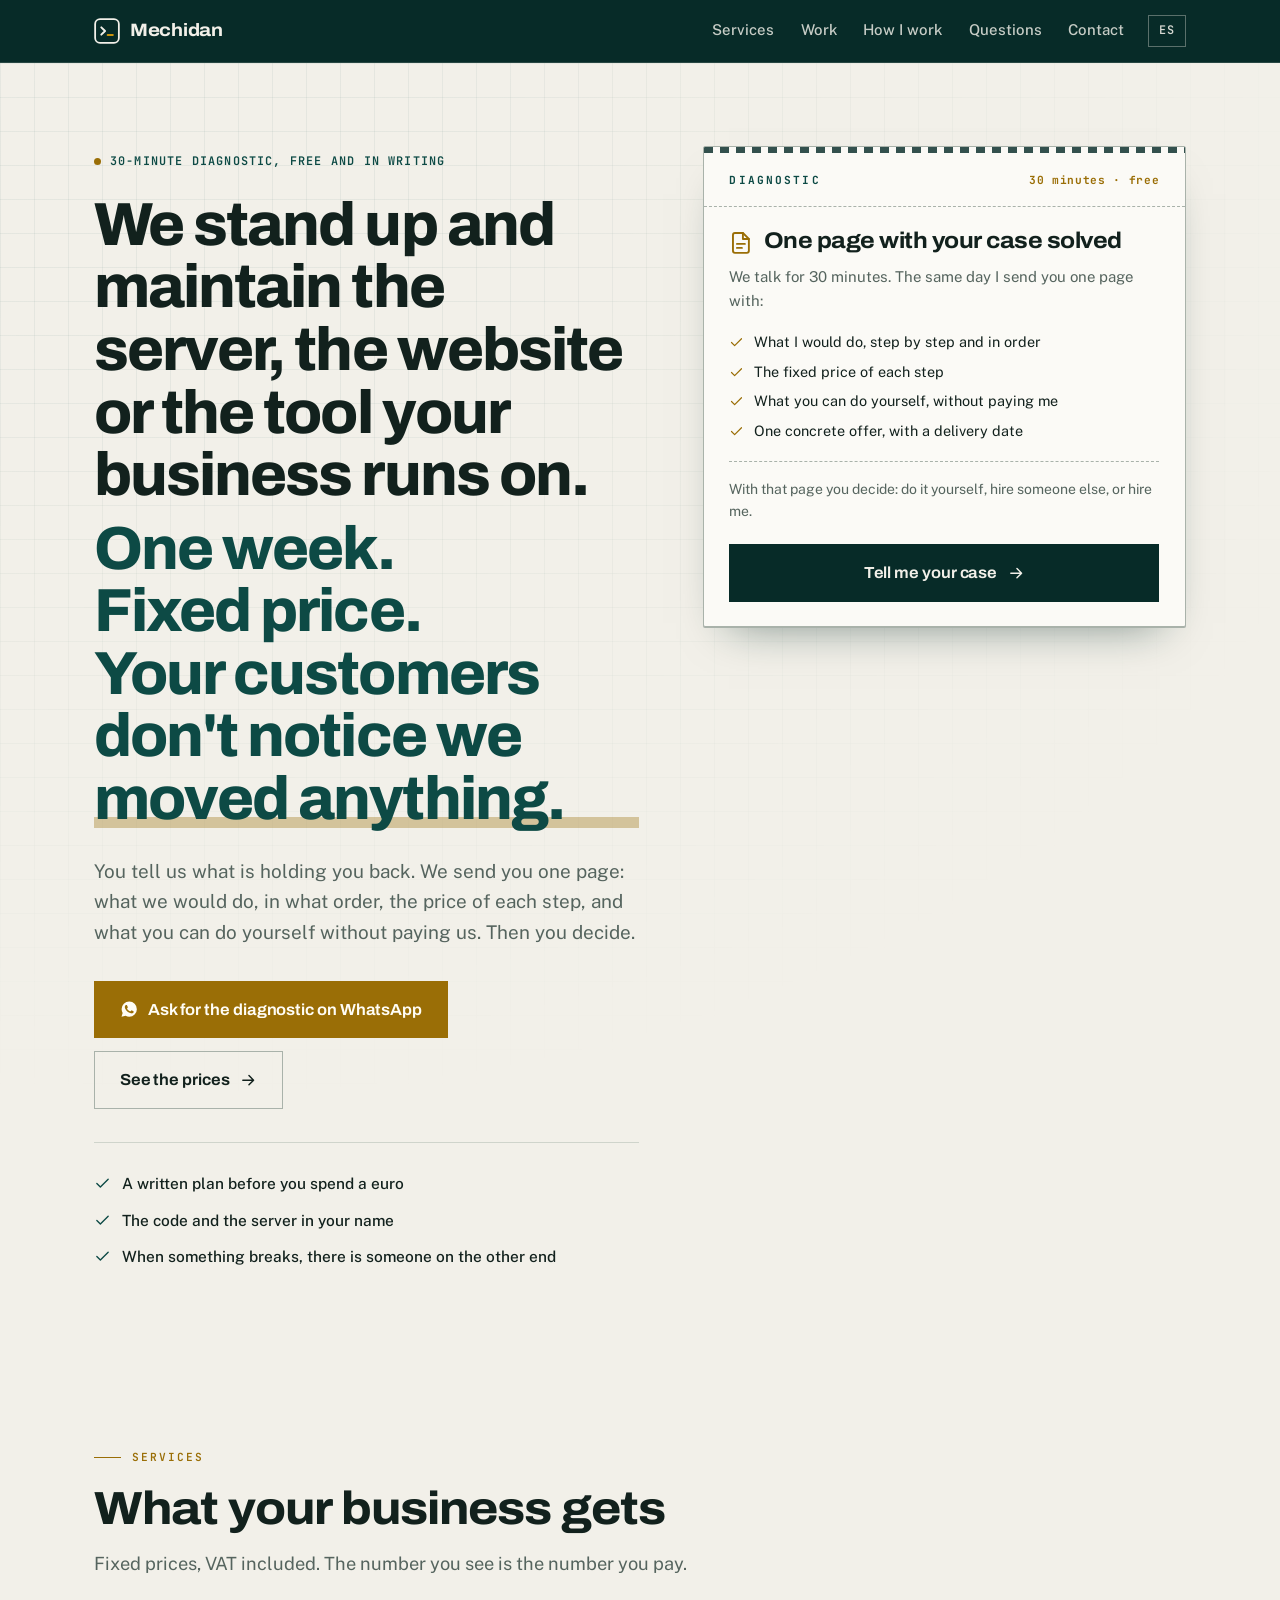
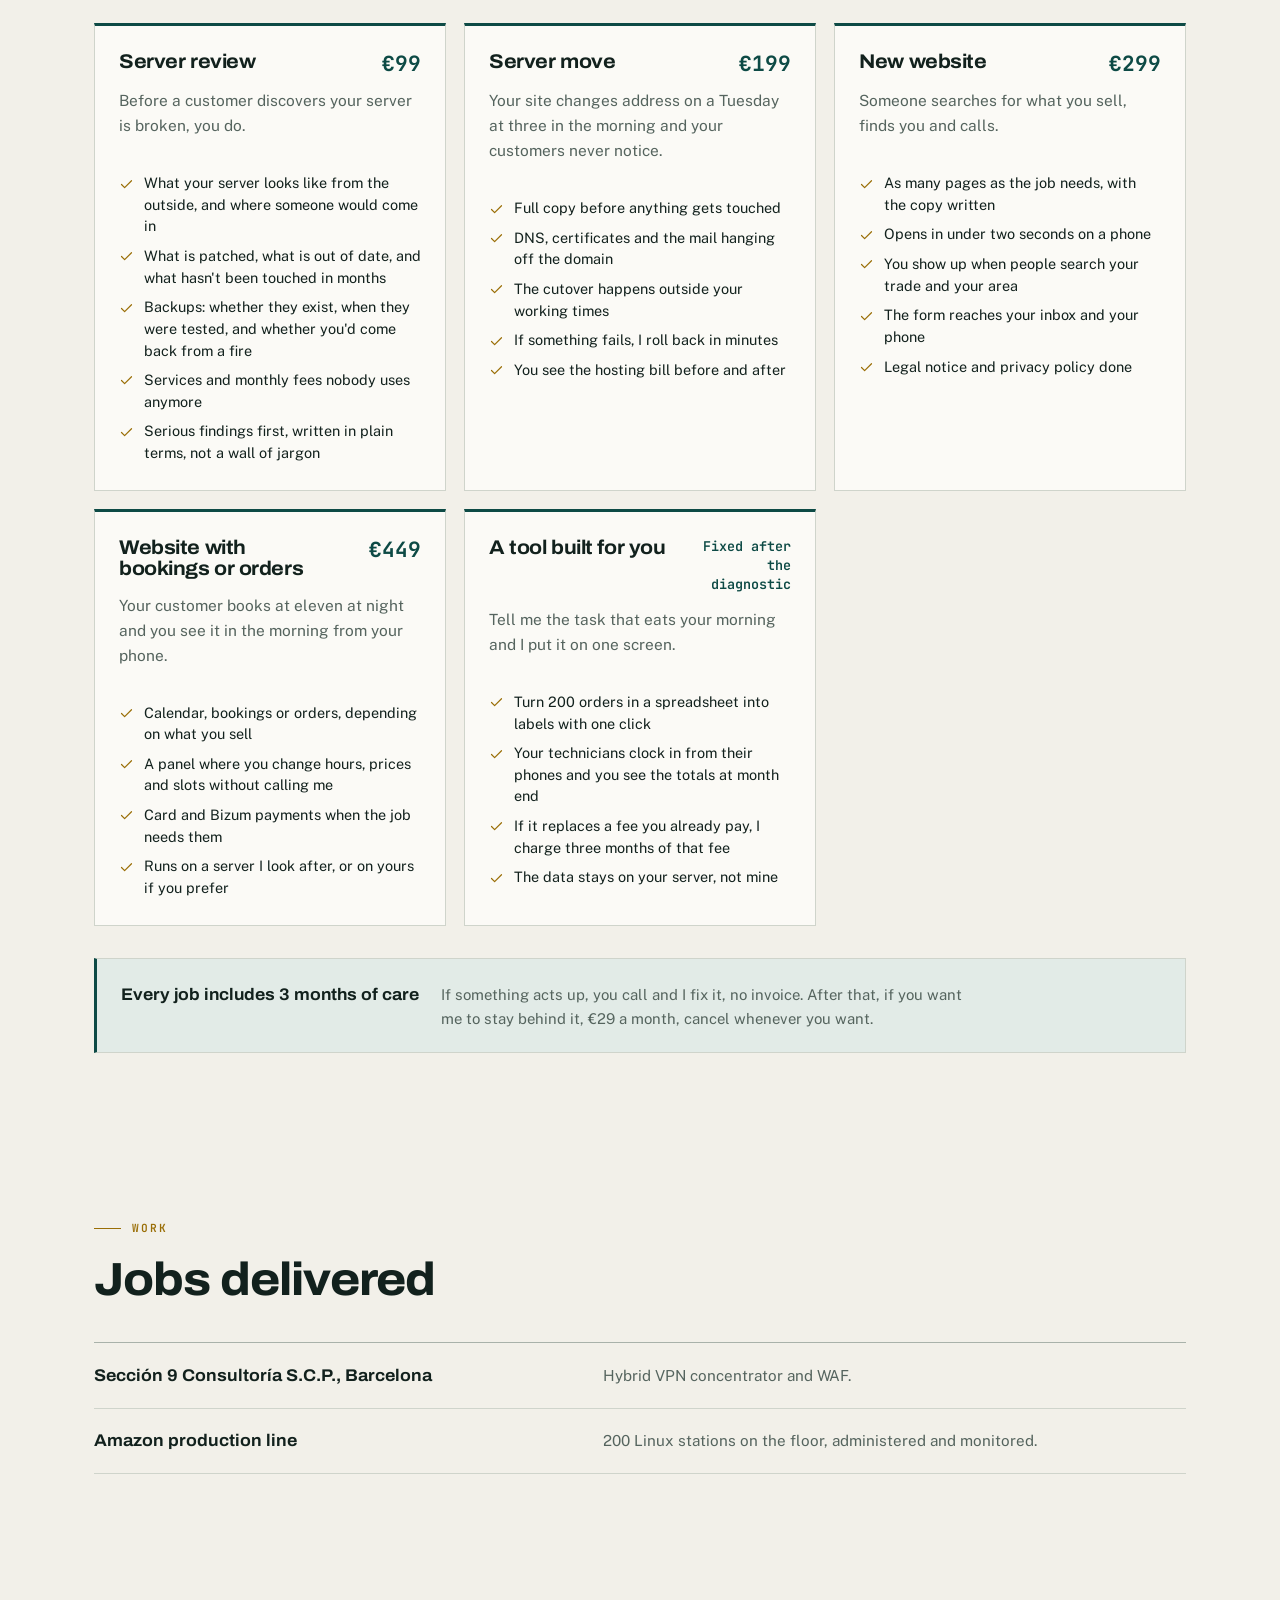
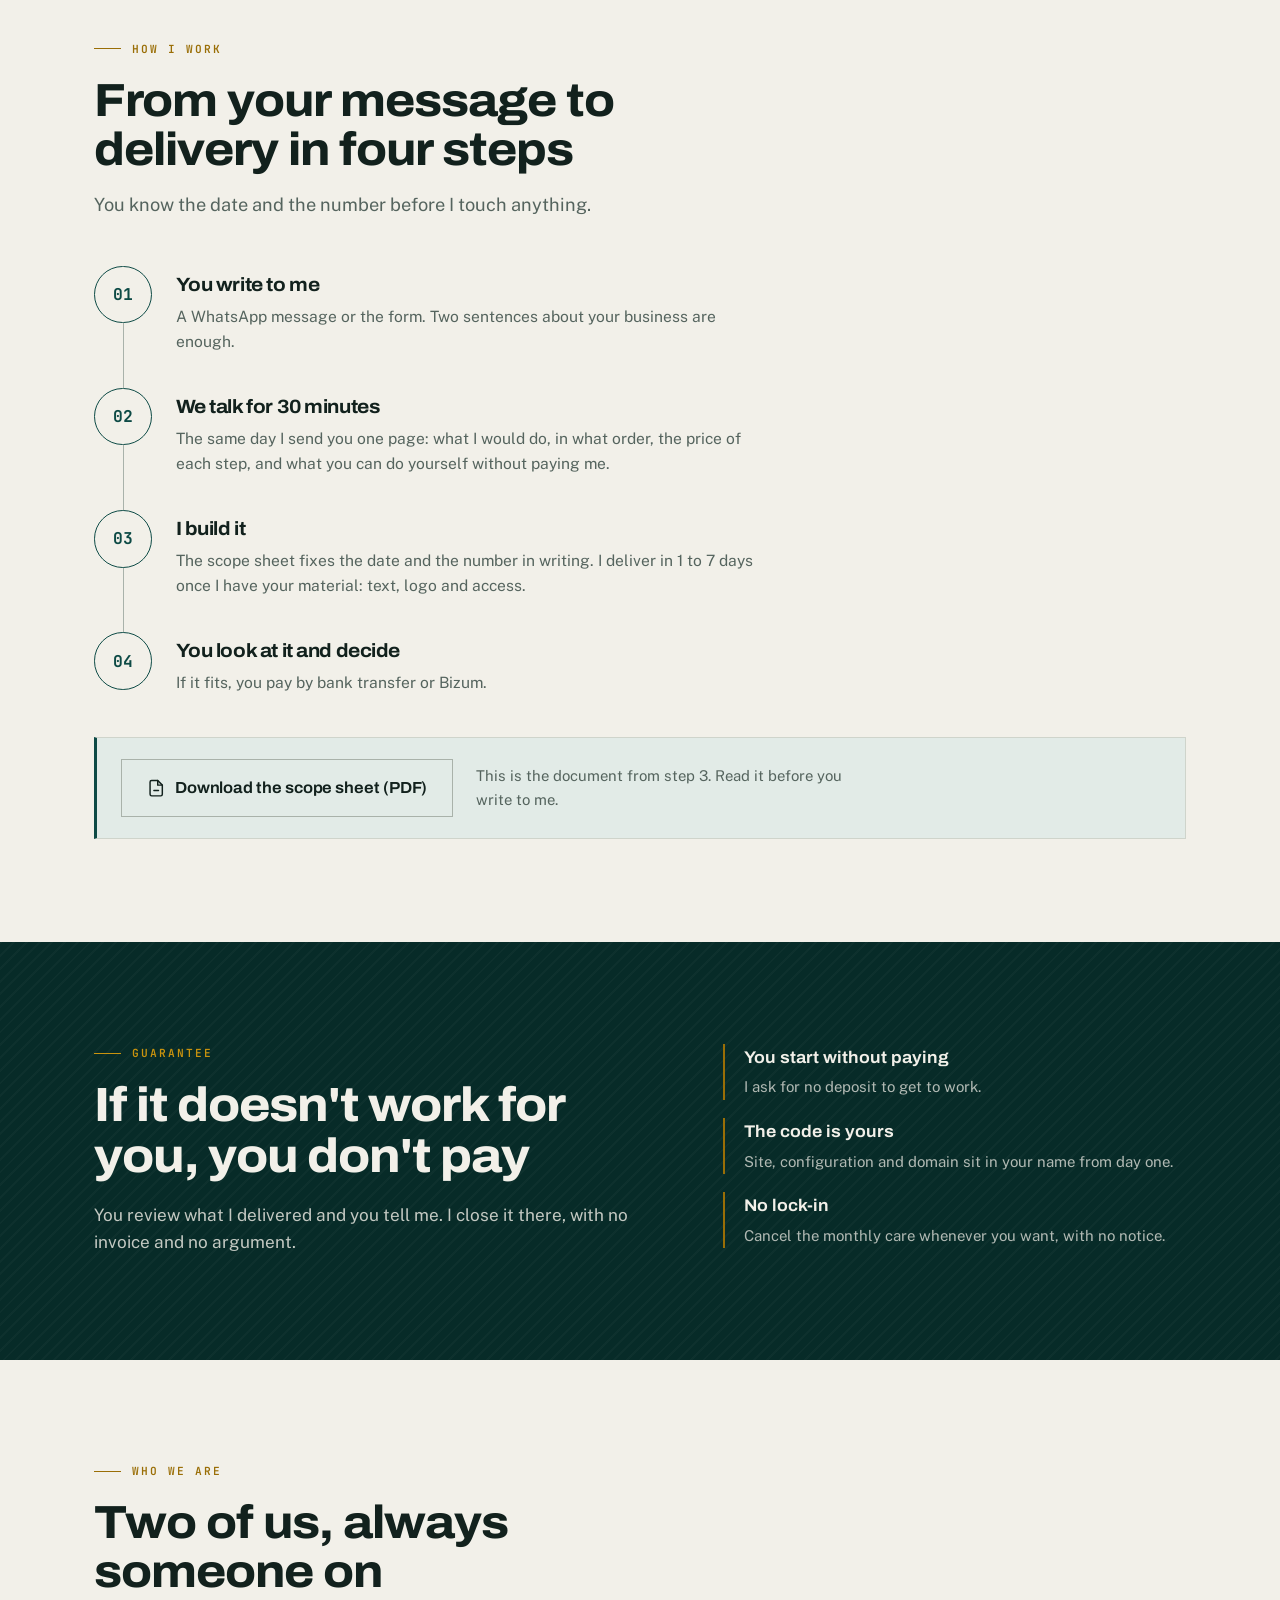
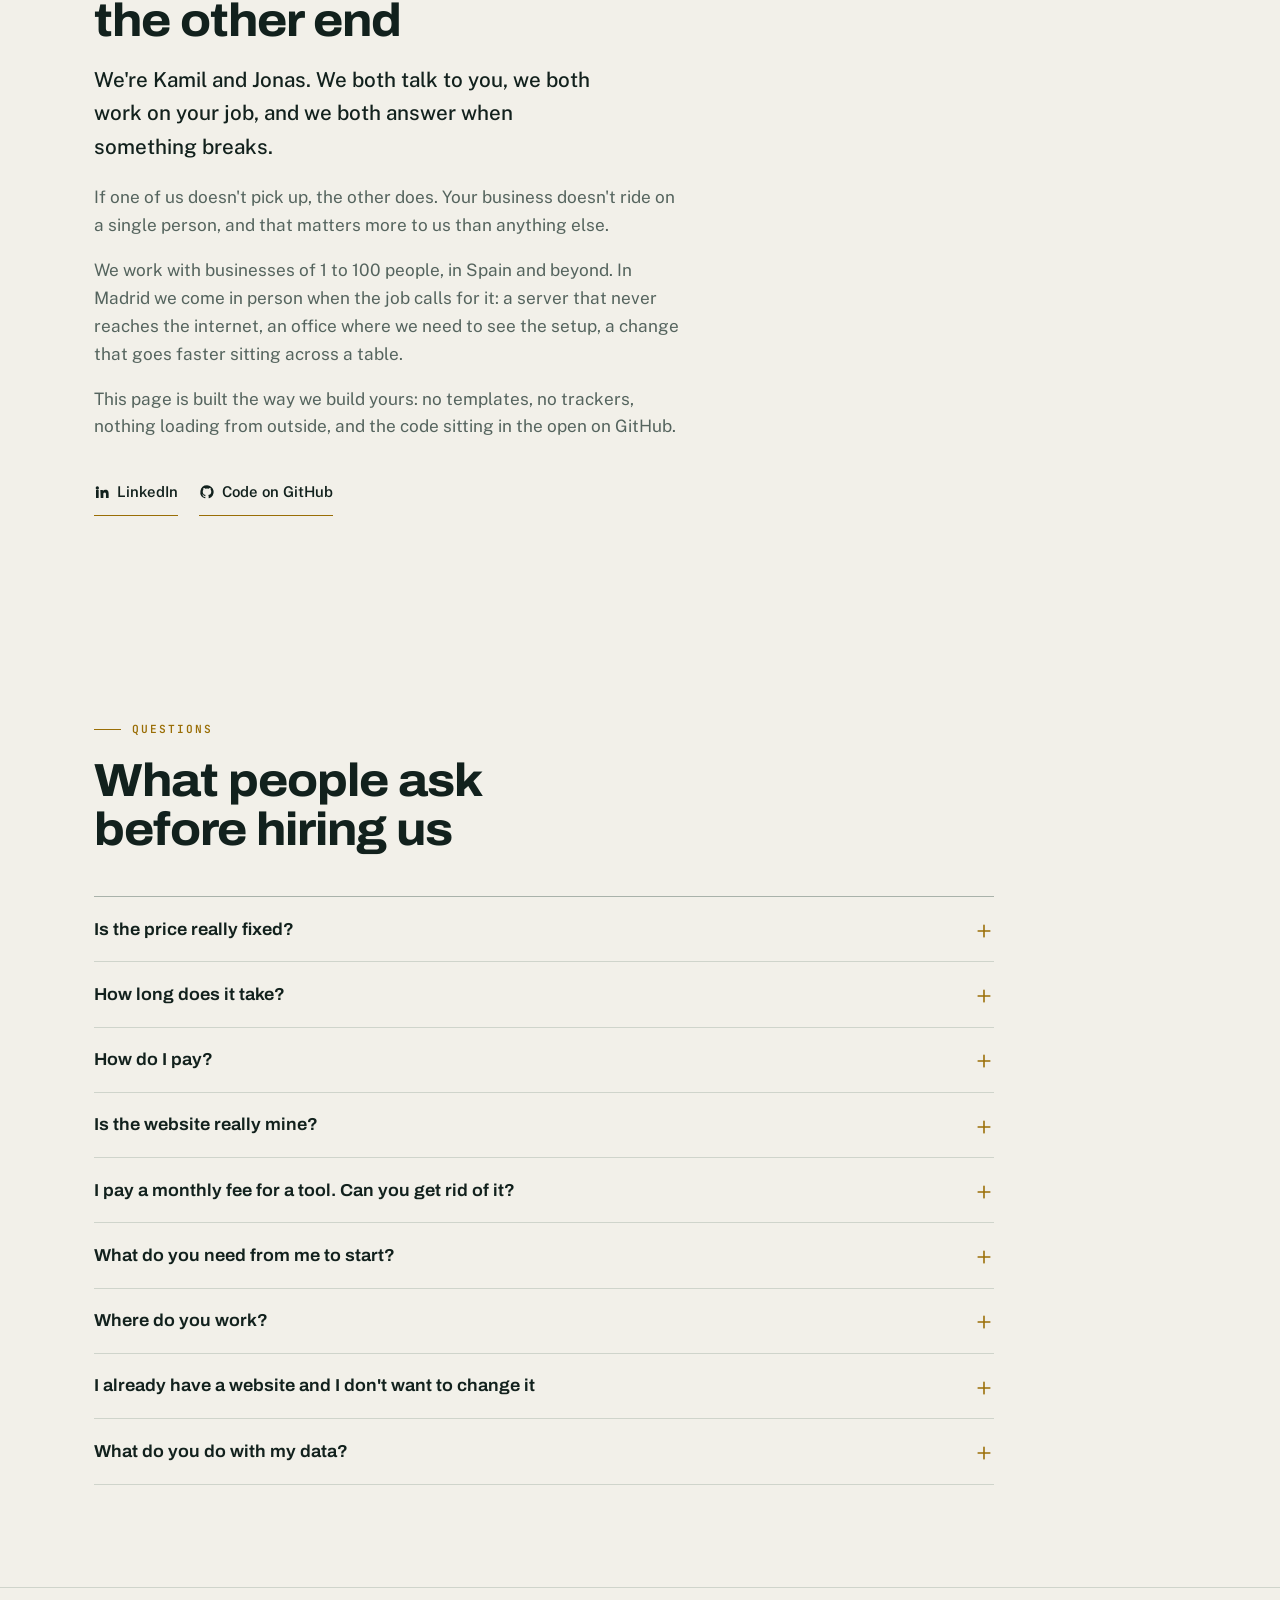
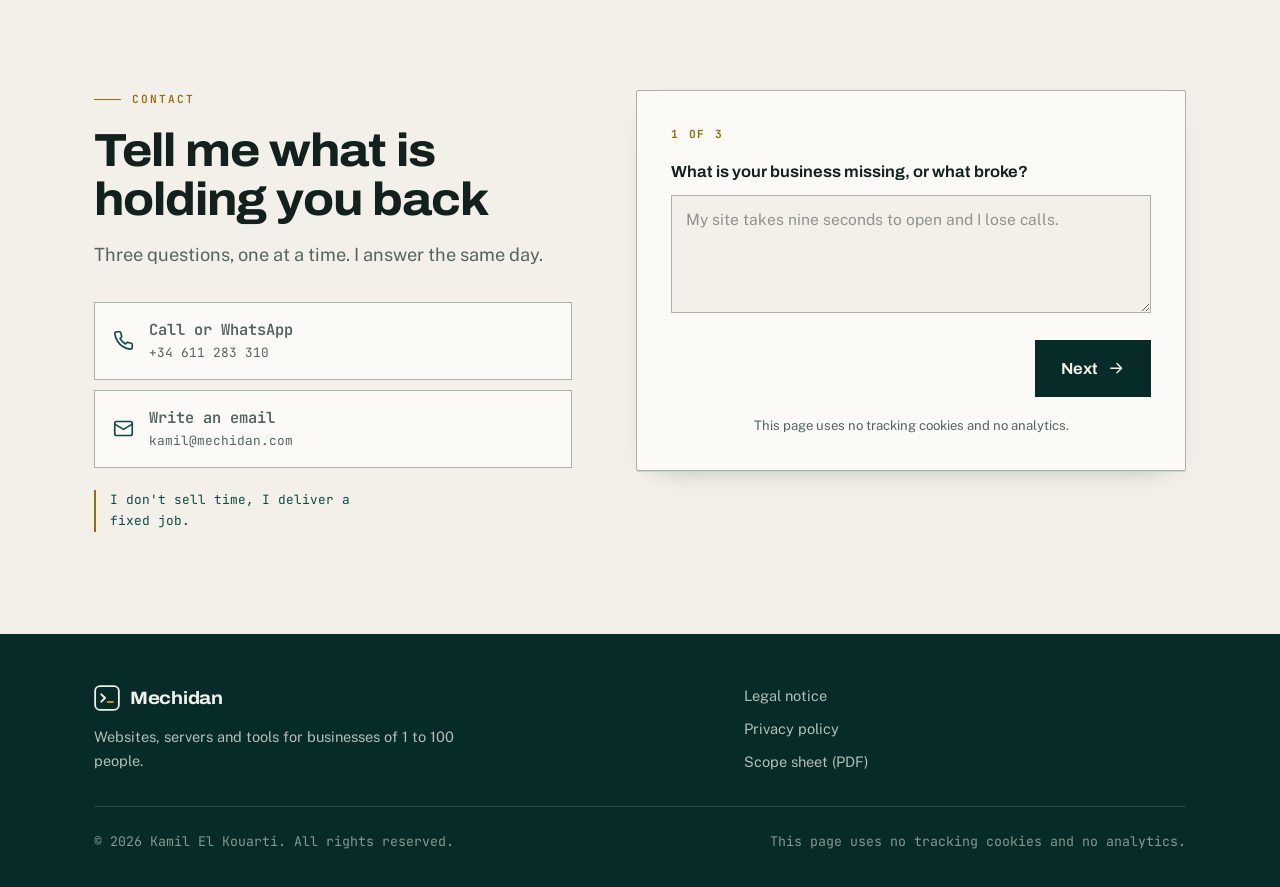
==== commit 9d57eaaa: "page" ====
--- a/index.html
+++ b/index.html
@@ -31,9 +31,9 @@
   <link rel="preload" href="/assets/fonts/publicsans-var.woff2" as="font" type="font/woff2" crossorigin>
   <link rel="preload" href="/assets/fonts/jetbrainsmono-var.woff2" as="font" type="font/woff2" crossorigin>
   <link rel="stylesheet" href="/assets/css/style.css">
-  <script type="application/ld+json">{"@context":"https://schema.org","@type":"ProfessionalService","@id":"https://mechidan.com/#business","name":"Mechidan","url":"https://mechidan.com/","description":"Tu negocio se lleva en una semana la web, el servidor o la herramienta que le falta. Diagnóstico de 30 minutos gratis y por escrito. Precio cerrado.","email":"kamil@mechidan.com","founder":{"@type":"Person","name":"Kamil El Kouarti"},"areaServed":[{"@type":"Country","name":"Spain"},{"@type":"Place","name":"Worldwide"}],"availableLanguage":["es","en"],"priceRange":"€€","address":{"@type":"PostalAddress","addressCountry":"ES","addressLocality":"Madrid"},"sameAs":["https://www.linkedin.com/in/elkouarti/","https://github.com/mkkouarti"],"makesOffer":[{"@type":"Offer","name":"Web nueva","description":"Alguien busca lo que vendes, te encuentra y te llama.","priceCurrency":"EUR","availability":"https://schema.org/InStock","url":"https://mechidan.com/#services","price":"299","priceSpecification":{"@type":"PriceSpecification","price":"299","priceCurrency":"EUR","valueAddedTaxIncluded":true}},{"@type":"Offer","name":"Web con reservas o pedidos","description":"Tu cliente reserva a las once de la noche y tú lo ves por la mañana desde el móvil.","priceCurrency":"EUR","availability":"https://schema.org/InStock","url":"https://mechidan.com/#services","price":"449","priceSpecification":{"@type":"PriceSpecification","price":"449","priceCurrency":"EUR","valueAddedTaxIncluded":true}},{"@type":"Offer","name":"Herramienta a medida","description":"Me cuentas la tarea que te come la mañana y te la dejo en una pantalla.","priceCurrency":"EUR","availability":"https://schema.org/InStock","url":"https://mechidan.com/#services"},{"@type":"Offer","name":"Mudanza de servidor","description":"Tu web cambia de sitio un martes a las tres de la mañana y tus clientes no se enteran.","priceCurrency":"EUR","availability":"https://schema.org/InStock","url":"https://mechidan.com/#services","price":"199","priceSpecification":{"@type":"PriceSpecification","price":"199","priceCurrency":"EUR","valueAddedTaxIncluded":true}},{"@type":"Offer","name":"Revisión de seguridad","description":"Te digo qué puertas tienes abiertas y cierro las que se cierran esa misma tarde.","priceCurrency":"EUR","availability":"https://schema.org/InStock","url":"https://mechidan.com/#services","price":"150","priceSpecification":{"@type":"PriceSpecification","price":"150","priceCurrency":"EUR","valueAddedTaxIncluded":true}}],"knowsAbout":["Linux server administration","Website development","Server migration","Infrastructure security audit","Self-hosted software","Booking systems","Nginx"],"telephone":"+34611283310"}</script>
+  <script type="application/ld+json">{"@context":"https://schema.org","@type":"ProfessionalService","@id":"https://mechidan.com/#business","name":"Mechidan","url":"https://mechidan.com/","description":"Tu negocio se lleva en una semana la web, el servidor o la herramienta que le falta. Diagnóstico de 30 minutos gratis y por escrito. Precio cerrado.","email":"kamil@mechidan.com","founder":{"@type":"Person","name":"Kamil El Kouarti"},"areaServed":[{"@type":"Country","name":"Spain"},{"@type":"Place","name":"Worldwide"}],"availableLanguage":["es","en"],"priceRange":"€€","address":{"@type":"PostalAddress","addressCountry":"ES","addressLocality":"Madrid"},"sameAs":["https://www.linkedin.com/in/elkouarti/","https://github.com/mkkouarti"],"makesOffer":[{"@type":"Offer","name":"Revisión de servidor","description":"Antes de que un cliente descubra que tu servidor está mal, lo descubres tú.","priceCurrency":"EUR","availability":"https://schema.org/InStock","url":"https://mechidan.com/#services","price":"99","priceSpecification":{"@type":"PriceSpecification","price":"99","priceCurrency":"EUR","valueAddedTaxIncluded":true}},{"@type":"Offer","name":"Mudanza de servidor","description":"Tu web cambia de sitio un martes a las tres de la mañana y tus clientes no se enteran.","priceCurrency":"EUR","availability":"https://schema.org/InStock","url":"https://mechidan.com/#services","price":"199","priceSpecification":{"@type":"PriceSpecification","price":"199","priceCurrency":"EUR","valueAddedTaxIncluded":true}},{"@type":"Offer","name":"Web nueva","description":"Alguien busca lo que vendes, te encuentra y te llama.","priceCurrency":"EUR","availability":"https://schema.org/InStock","url":"https://mechidan.com/#services","price":"299","priceSpecification":{"@type":"PriceSpecification","price":"299","priceCurrency":"EUR","valueAddedTaxIncluded":true}},{"@type":"Offer","name":"Web con reservas o pedidos","description":"Tu cliente reserva a las once de la noche y tú lo ves por la mañana desde el móvil.","priceCurrency":"EUR","availability":"https://schema.org/InStock","url":"https://mechidan.com/#services","price":"449","priceSpecification":{"@type":"PriceSpecification","price":"449","priceCurrency":"EUR","valueAddedTaxIncluded":true}},{"@type":"Offer","name":"Herramienta a medida","description":"Me cuentas la tarea que te come la mañana y te la dejo en una pantalla.","priceCurrency":"EUR","availability":"https://schema.org/InStock","url":"https://mechidan.com/#services"}],"knowsAbout":["Linux server administration","Website development","Server migration","Infrastructure security audit","Self-hosted software","Booking systems","Nginx"],"telephone":"+34611283310"}</script>
   <script type="application/ld+json">{"@context":"https://schema.org","@type":"WebSite","@id":"https://mechidan.com/#website","url":"https://mechidan.com/","name":"Mechidan","inLanguage":["es-ES","en"],"publisher":{"@id":"https://mechidan.com/#business"}}</script>
-  <script type="application/ld+json">{"@context":"https://schema.org","@type":"FAQPage","@id":"https://mechidan.com/#faq","mainEntity":[{"@type":"Question","name":"¿El precio es cerrado de verdad?","acceptedAnswer":{"@type":"Answer","text":"Sí. La cifra de cada servicio incluye IVA y el trabajo entero. Si tu caso pide menos, quito lo que sobra y baja. La cifra final va por escrito en la hoja de alcance."}},{"@type":"Question","name":"¿Cuánto tarda?","acceptedAnswer":{"@type":"Answer","text":"Entre uno y siete días desde que tengo tu material: textos, logo y accesos. Una web sencilla sale en dos. Una mudanza con correo y certificados se va a cinco o siete. La fecha exacta va en la hoja de alcance."}},{"@type":"Question","name":"¿Cómo se paga?","acceptedAnswer":{"@type":"Answer","text":"Fuera de esta web, por transferencia o Bizum, cuando apruebas el trabajo. Emito factura con todos los datos fiscales. Esta página no cobra ni guarda datos bancarios."}},{"@type":"Question","name":"¿La web es mía de verdad?","acceptedAnswer":{"@type":"Answer","text":"Sí. El dominio se registra a tu nombre, el código se te entrega y el alojamiento va a una cuenta tuya. Mañana te llevas todo sin pedirme permiso."}},{"@type":"Question","name":"Pago una cuota todos los meses por una herramienta, ¿me la puedes quitar?","acceptedAnswer":{"@type":"Answer","text":"A veces. Miro si existe algo equivalente que puedas alojar tú. Si existe, lo monto y cobro tres meses de esa cuota. Si no existe, te lo digo y no cobro. No toco facturación ni nada con obligación legal detrás."}},{"@type":"Question","name":"¿Qué necesitas de mí para empezar?","acceptedAnswer":{"@type":"Answer","text":"Los textos que quieras enseñar, el logo si lo tienes y el acceso al dominio si ya lo compraste. Si no tienes nada de eso, escribo un primer borrador y tú lo corriges."}},{"@type":"Question","name":"¿Dónde trabajáis?","acceptedAnswer":{"@type":"Answer","text":"En remoto, con clientes de España y de fuera. En Madrid voy en persona cuando el encargo lo pide, por ejemplo para tocar un servidor que no sale a internet."}},{"@type":"Question","name":"Ya tengo web y no quiero cambiarla","acceptedAnswer":{"@type":"Answer","text":"Entonces mira la mudanza o la revisión. Muevo lo que tienes a un servidor más barato, o te digo por dónde está expuesta, sin tocar el diseño."}},{"@type":"Question","name":"¿Qué hacéis con mis datos?","acceptedAnswer":{"@type":"Answer","text":"Guardo tu nombre y tu contacto para contestarte, nada más. No vendo datos, no hay publicidad y no hay seguimiento. Lo tienes detallado en la política de privacidad."}}]}</script>
+  <script type="application/ld+json">{"@context":"https://schema.org","@type":"FAQPage","@id":"https://mechidan.com/#faq","mainEntity":[{"@type":"Question","name":"¿El precio es cerrado de verdad?","acceptedAnswer":{"@type":"Answer","text":"Sí. La cifra de cada servicio incluye IVA y el trabajo entero. Si tu caso pide menos, quito lo que sobra y baja. La cifra final va por escrito en la hoja de alcance."}},{"@type":"Question","name":"¿Cuánto tarda?","acceptedAnswer":{"@type":"Answer","text":"Entre uno y siete días desde que tengo tu material: textos, logo y accesos. Una web sencilla sale en dos. Una mudanza con correo y certificados se va a cinco o siete. La fecha exacta va en la hoja de alcance."}},{"@type":"Question","name":"¿Cómo se paga?","acceptedAnswer":{"@type":"Answer","text":"Fuera de esta web, por transferencia o Bizum, cuando apruebas el trabajo. Emito factura con todos los datos fiscales. Esta página no cobra ni guarda datos bancarios."}},{"@type":"Question","name":"¿La web es mía de verdad?","acceptedAnswer":{"@type":"Answer","text":"Sí. El dominio se registra a tu nombre, el código se te entrega y el alojamiento va a una cuenta tuya. Mañana te llevas todo sin pedirme permiso."}},{"@type":"Question","name":"Pago una cuota todos los meses por una herramienta, ¿me la puedes quitar?","acceptedAnswer":{"@type":"Answer","text":"A veces. Miro si existe algo equivalente que puedas alojar tú. Si existe, lo monto y cobro tres meses de esa cuota. Si no existe, te lo digo y no cobro. No toco facturación ni nada con obligación legal detrás."}},{"@type":"Question","name":"¿Qué necesitas de mí para empezar?","acceptedAnswer":{"@type":"Answer","text":"Los textos que quieras enseñar, el logo si lo tienes y el acceso al dominio si ya lo compraste. Si no tienes nada de eso, escribo un primer borrador y tú lo corriges."}},{"@type":"Question","name":"¿Dónde trabajáis?","acceptedAnswer":{"@type":"Answer","text":"En remoto, con clientes de España y de fuera. En Madrid vamos en persona cuando el encargo lo pide: un servidor que no sale a internet, una oficina donde hay que ver la instalación."}},{"@type":"Question","name":"Ya tengo web y no quiero cambiarla","acceptedAnswer":{"@type":"Answer","text":"Entonces mira la mudanza o la revisión. Muevo lo que tienes a un servidor más barato, o te digo por dónde está expuesta, sin tocar el diseño."}},{"@type":"Question","name":"¿Qué hacéis con mis datos?","acceptedAnswer":{"@type":"Answer","text":"Guardo tu nombre y tu contacto para contestarte, nada más. No vendo datos, no hay publicidad y no hay seguimiento. Lo tienes detallado en la política de privacidad."}}]}</script>
   <script type="application/ld+json">{"@context":"https://schema.org","@type":"HowTo","name":"Del mensaje a la entrega en cuatro pasos","description":"Sabes la fecha y la cifra antes de que yo toque nada.","totalTime":"P7D","step":[{"@type":"HowToStep","position":1,"name":"Me escribes","text":"Un WhatsApp o el formulario. Dos frases sobre tu negocio bastan."},{"@type":"HowToStep","position":2,"name":"Hablamos 30 minutos","text":"El mismo día te mando una página: lo que haría, el orden, la cifra de cada paso y lo que haces tú sin pagarme."},{"@type":"HowToStep","position":3,"name":"Lo monto","text":"La hoja de alcance fija la fecha y la cifra por escrito. Entrego entre 1 y 7 días desde que tengo tu material: textos, logo y accesos."},{"@type":"HowToStep","position":4,"name":"Lo miras y decides","text":"Si te encaja, pagas por transferencia o Bizum."}]}</script>
 </head>
 <body>
@@ -53,11 +53,10 @@
   <div class="shell hero__grid">
     <div class="hero__copy">
       <p class="hero__eyebrow"><span class="pulse"></span>Diagnóstico de 30 minutos, gratis y por escrito</p>
-      <h1>Tu negocio se lleva en una semana la web, el servidor o la herramienta que le falta. <span class="accent">Precio cerrado antes de empezar.</span></h1>
-      <p class="hero__sub">Me cuentas qué te frena. Te devuelvo una página con lo que haría, el orden, la cifra de cada paso y lo que puedes hacer tú sin pagarme. Con eso decides.</p>
-      <div class="hero__cta"><a class="btn btn--brass" href="https://wa.me/34611283310?text=Hola%20Kamil%2C%20tengo%20un%20negocio%20y%20quiero%20el%20diagn%C3%B3stico%20de%2030%20minutos." target="_blank" rel="noopener"><svg viewBox="0 0 24 24" fill="currentColor" stroke="none" stroke-width="1.9" stroke-linecap="round" stroke-linejoin="round" aria-hidden="true" focusable="false"><path d="M12.04 2A9.9 9.9 0 0 0 2.1 11.9a9.8 9.8 0 0 0 1.34 4.95L2 22l5.3-1.38a9.9 9.9 0 0 0 4.74 1.2h.01A9.9 9.9 0 0 0 22 11.92 9.9 9.9 0 0 0 12.04 2Zm5.8 14.05c-.25.69-1.44 1.32-1.98 1.37-.53.05-1.03.24-3.47-.72-2.92-1.15-4.77-4.14-4.91-4.33-.14-.2-1.17-1.56-1.17-2.97 0-1.42.74-2.11 1-2.4.26-.29.57-.36.76-.36l.55.01c.17 0 .41-.07.64.49l.88 2.13c.07.15.12.32.02.51-.1.2-.15.32-.3.49l-.44.51c-.14.15-.29.3-.13.6.17.28.75 1.23 1.6 2 1.11.98 2.04 1.28 2.33 1.43.29.15.46.12.63-.07l.9-1.05c.2-.24.38-.19.63-.1l1.8.85c.26.12.43.19.5.29.06.1.06.6-.19 1.29Z"/></svg>Pedir el diagnóstico por WhatsApp</a><a class="btn btn--line" href="#services">Ver los precios<svg viewBox="0 0 24 24" fill="none" stroke="currentColor" stroke-width="1.9" stroke-linecap="round" stroke-linejoin="round" aria-hidden="true" focusable="false"><path d="M5 12h14M13 6l6 6-6 6"/></svg></a></div>
-      <p class="hero__queue">Monto los encargos el fin de semana. Lo que me escribes hoy entra en la cola del sábado.</p>
-      <ul class="trustrow"><li><svg viewBox="0 0 24 24" fill="none" stroke="currentColor" stroke-width="1.9" stroke-linecap="round" stroke-linejoin="round" aria-hidden="true" focusable="false"><path d="M20 6 9 17l-5-5"/></svg><span>El diagnóstico te llega por escrito</span></li><li><svg viewBox="0 0 24 24" fill="none" stroke="currentColor" stroke-width="1.9" stroke-linecap="round" stroke-linejoin="round" aria-hidden="true" focusable="false"><path d="M20 6 9 17l-5-5"/></svg><span>El dominio y el código van a tu nombre</span></li><li><svg viewBox="0 0 24 24" fill="none" stroke="currentColor" stroke-width="1.9" stroke-linecap="round" stroke-linejoin="round" aria-hidden="true" focusable="false"><path d="M20 6 9 17l-5-5"/></svg><span>Te contesto el mismo día</span></li></ul>
+      <h1>Levantamos y mantenemos el servidor, la web o la herramienta de tu negocio. <span class="accent">Una semana. Precio cerrado. Nadie se entera de la mudanza.</span></h1>
+      <p class="hero__sub">Nos cuentas qué te frena. Te devolvemos una página con lo que haríamos, el orden, la cifra de cada paso y lo que puedes hacer tú sin pagarnos. Con eso decides.</p>
+      <div class="hero__cta"><a class="btn btn--brass" href="https://wa.me/34611283310?text=Hola%2C%20tengo%20un%20negocio%20y%20quiero%20el%20diagn%C3%B3stico%20de%2030%20minutos." target="_blank" rel="noopener"><svg viewBox="0 0 24 24" fill="currentColor" stroke="none" stroke-width="1.9" stroke-linecap="round" stroke-linejoin="round" aria-hidden="true" focusable="false"><path d="M12.04 2A9.9 9.9 0 0 0 2.1 11.9a9.8 9.8 0 0 0 1.34 4.95L2 22l5.3-1.38a9.9 9.9 0 0 0 4.74 1.2h.01A9.9 9.9 0 0 0 22 11.92 9.9 9.9 0 0 0 12.04 2Zm5.8 14.05c-.25.69-1.44 1.32-1.98 1.37-.53.05-1.03.24-3.47-.72-2.92-1.15-4.77-4.14-4.91-4.33-.14-.2-1.17-1.56-1.17-2.97 0-1.42.74-2.11 1-2.4.26-.29.57-.36.76-.36l.55.01c.17 0 .41-.07.64.49l.88 2.13c.07.15.12.32.02.51-.1.2-.15.32-.3.49l-.44.51c-.14.15-.29.3-.13.6.17.28.75 1.23 1.6 2 1.11.98 2.04 1.28 2.33 1.43.29.15.46.12.63-.07l.9-1.05c.2-.24.38-.19.63-.1l1.8.85c.26.12.43.19.5.29.06.1.06.6-.19 1.29Z"/></svg>Pedir el diagnóstico por WhatsApp</a><a class="btn btn--line" href="#services">Ver los precios<svg viewBox="0 0 24 24" fill="none" stroke="currentColor" stroke-width="1.9" stroke-linecap="round" stroke-linejoin="round" aria-hidden="true" focusable="false"><path d="M5 12h14M13 6l6 6-6 6"/></svg></a></div>
+      <ul class="trustrow"><li><svg viewBox="0 0 24 24" fill="none" stroke="currentColor" stroke-width="1.9" stroke-linecap="round" stroke-linejoin="round" aria-hidden="true" focusable="false"><path d="M20 6 9 17l-5-5"/></svg><span>Un plan por escrito antes de gastar un euro</span></li><li><svg viewBox="0 0 24 24" fill="none" stroke="currentColor" stroke-width="1.9" stroke-linecap="round" stroke-linejoin="round" aria-hidden="true" focusable="false"><path d="M20 6 9 17l-5-5"/></svg><span>El código y el servidor a tu nombre</span></li><li><svg viewBox="0 0 24 24" fill="none" stroke="currentColor" stroke-width="1.9" stroke-linecap="round" stroke-linejoin="round" aria-hidden="true" focusable="false"><path d="M20 6 9 17l-5-5"/></svg><span>Cuando algo falla, hay alguien al otro lado</span></li></ul>
     </div>
 
     <aside class="docket" aria-labelledby="docket-title">
@@ -86,25 +85,25 @@
     <h2 class="h-sec">Lo que tu negocio se lleva</h2>
     <p class="sec-lede">Precios cerrados, con IVA. La cifra que ves es la que pagas.</p>
     <div class="svc-grid"><article class="svc reveal" style="--i:0">
+      <div class="svc__top"><h3 class="svc__name">Revisión de servidor</h3><div class="svc__price">€99</div></div>
+      <p class="svc__pitch">Antes de que un cliente descubra que tu servidor está mal, lo descubres tú.</p>
+      <ul class="svc__list"><li><svg viewBox="0 0 24 24" fill="none" stroke="currentColor" stroke-width="1.9" stroke-linecap="round" stroke-linejoin="round" aria-hidden="true" focusable="false"><path d="M20 6 9 17l-5-5"/></svg><span>Qué se ve de tu servidor desde fuera y por dónde entrarían</span></li><li><svg viewBox="0 0 24 24" fill="none" stroke="currentColor" stroke-width="1.9" stroke-linecap="round" stroke-linejoin="round" aria-hidden="true" focusable="false"><path d="M20 6 9 17l-5-5"/></svg><span>Qué está al día, qué está caducado y qué lleva meses sin tocarse</span></li><li><svg viewBox="0 0 24 24" fill="none" stroke="currentColor" stroke-width="1.9" stroke-linecap="round" stroke-linejoin="round" aria-hidden="true" focusable="false"><path d="M20 6 9 17l-5-5"/></svg><span>Backups: si existen, cuándo se probaron y si volverías del fuego</span></li><li><svg viewBox="0 0 24 24" fill="none" stroke="currentColor" stroke-width="1.9" stroke-linecap="round" stroke-linejoin="round" aria-hidden="true" focusable="false"><path d="M20 6 9 17l-5-5"/></svg><span>Servicios y cuotas mensuales que ya no usa nadie</span></li><li><svg viewBox="0 0 24 24" fill="none" stroke="currentColor" stroke-width="1.9" stroke-linecap="round" stroke-linejoin="round" aria-hidden="true" focusable="false"><path d="M20 6 9 17l-5-5"/></svg><span>Lo grave primero, escrito en tu idioma, no en jerga técnica</span></li></ul>
+    </article><article class="svc reveal" style="--i:1">
+      <div class="svc__top"><h3 class="svc__name">Mudanza de servidor</h3><div class="svc__price">€199</div></div>
+      <p class="svc__pitch">Tu web cambia de sitio un martes a las tres de la mañana y tus clientes no se enteran.</p>
+      <ul class="svc__list"><li><svg viewBox="0 0 24 24" fill="none" stroke="currentColor" stroke-width="1.9" stroke-linecap="round" stroke-linejoin="round" aria-hidden="true" focusable="false"><path d="M20 6 9 17l-5-5"/></svg><span>Copia entera antes de tocar nada</span></li><li><svg viewBox="0 0 24 24" fill="none" stroke="currentColor" stroke-width="1.9" stroke-linecap="round" stroke-linejoin="round" aria-hidden="true" focusable="false"><path d="M20 6 9 17l-5-5"/></svg><span>DNS, certificados y el correo que cuelga del dominio</span></li><li><svg viewBox="0 0 24 24" fill="none" stroke="currentColor" stroke-width="1.9" stroke-linecap="round" stroke-linejoin="round" aria-hidden="true" focusable="false"><path d="M20 6 9 17l-5-5"/></svg><span>El corte va fuera de tu horario</span></li><li><svg viewBox="0 0 24 24" fill="none" stroke="currentColor" stroke-width="1.9" stroke-linecap="round" stroke-linejoin="round" aria-hidden="true" focusable="false"><path d="M20 6 9 17l-5-5"/></svg><span>Si algo falla, vuelvo atrás en minutos</span></li><li><svg viewBox="0 0 24 24" fill="none" stroke="currentColor" stroke-width="1.9" stroke-linecap="round" stroke-linejoin="round" aria-hidden="true" focusable="false"><path d="M20 6 9 17l-5-5"/></svg><span>Ves la factura del hosting antes y después</span></li></ul>
+    </article><article class="svc reveal" style="--i:2">
       <div class="svc__top"><h3 class="svc__name">Web nueva</h3><div class="svc__price">€299</div></div>
       <p class="svc__pitch">Alguien busca lo que vendes, te encuentra y te llama.</p>
       <ul class="svc__list"><li><svg viewBox="0 0 24 24" fill="none" stroke="currentColor" stroke-width="1.9" stroke-linecap="round" stroke-linejoin="round" aria-hidden="true" focusable="false"><path d="M20 6 9 17l-5-5"/></svg><span>Las páginas que haga falta, con los textos escritos</span></li><li><svg viewBox="0 0 24 24" fill="none" stroke="currentColor" stroke-width="1.9" stroke-linecap="round" stroke-linejoin="round" aria-hidden="true" focusable="false"><path d="M20 6 9 17l-5-5"/></svg><span>Abre en menos de dos segundos desde el móvil</span></li><li><svg viewBox="0 0 24 24" fill="none" stroke="currentColor" stroke-width="1.9" stroke-linecap="round" stroke-linejoin="round" aria-hidden="true" focusable="false"><path d="M20 6 9 17l-5-5"/></svg><span>Apareces cuando buscan tu oficio y tu barrio</span></li><li><svg viewBox="0 0 24 24" fill="none" stroke="currentColor" stroke-width="1.9" stroke-linecap="round" stroke-linejoin="round" aria-hidden="true" focusable="false"><path d="M20 6 9 17l-5-5"/></svg><span>El formulario te llega al correo y al móvil</span></li><li><svg viewBox="0 0 24 24" fill="none" stroke="currentColor" stroke-width="1.9" stroke-linecap="round" stroke-linejoin="round" aria-hidden="true" focusable="false"><path d="M20 6 9 17l-5-5"/></svg><span>Aviso legal y privacidad hechos</span></li></ul>
-    </article><article class="svc reveal" style="--i:1">
+    </article><article class="svc reveal" style="--i:3">
       <div class="svc__top"><h3 class="svc__name">Web con reservas o pedidos</h3><div class="svc__price">€449</div></div>
       <p class="svc__pitch">Tu cliente reserva a las once de la noche y tú lo ves por la mañana desde el móvil.</p>
       <ul class="svc__list"><li><svg viewBox="0 0 24 24" fill="none" stroke="currentColor" stroke-width="1.9" stroke-linecap="round" stroke-linejoin="round" aria-hidden="true" focusable="false"><path d="M20 6 9 17l-5-5"/></svg><span>Agenda, reservas o pedidos, según lo que vendas</span></li><li><svg viewBox="0 0 24 24" fill="none" stroke="currentColor" stroke-width="1.9" stroke-linecap="round" stroke-linejoin="round" aria-hidden="true" focusable="false"><path d="M20 6 9 17l-5-5"/></svg><span>Un panel donde cambias horarios, precios y huecos sin llamarme</span></li><li><svg viewBox="0 0 24 24" fill="none" stroke="currentColor" stroke-width="1.9" stroke-linecap="round" stroke-linejoin="round" aria-hidden="true" focusable="false"><path d="M20 6 9 17l-5-5"/></svg><span>Cobro con tarjeta y Bizum cuando hace falta</span></li><li><svg viewBox="0 0 24 24" fill="none" stroke="currentColor" stroke-width="1.9" stroke-linecap="round" stroke-linejoin="round" aria-hidden="true" focusable="false"><path d="M20 6 9 17l-5-5"/></svg><span>Corre en un servidor que llevo yo, o te lo dejo montado en el tuyo</span></li></ul>
-    </article><article class="svc reveal" style="--i:2">
+    </article><article class="svc reveal" style="--i:4">
       <div class="svc__top"><h3 class="svc__name">Herramienta a medida</h3><div class="svc__price is-text">Cerrado tras el diagnóstico</div></div>
       <p class="svc__pitch">Me cuentas la tarea que te come la mañana y te la dejo en una pantalla.</p>
       <ul class="svc__list"><li><svg viewBox="0 0 24 24" fill="none" stroke="currentColor" stroke-width="1.9" stroke-linecap="round" stroke-linejoin="round" aria-hidden="true" focusable="false"><path d="M20 6 9 17l-5-5"/></svg><span>Pasas 200 pedidos de una hoja de cálculo a etiquetas en un clic</span></li><li><svg viewBox="0 0 24 24" fill="none" stroke="currentColor" stroke-width="1.9" stroke-linecap="round" stroke-linejoin="round" aria-hidden="true" focusable="false"><path d="M20 6 9 17l-5-5"/></svg><span>Tus técnicos fichan desde el móvil y ves las horas a fin de mes</span></li><li><svg viewBox="0 0 24 24" fill="none" stroke="currentColor" stroke-width="1.9" stroke-linecap="round" stroke-linejoin="round" aria-hidden="true" focusable="false"><path d="M20 6 9 17l-5-5"/></svg><span>Si sustituye una cuota que ya pagas, cobro tres meses de esa cuota</span></li><li><svg viewBox="0 0 24 24" fill="none" stroke="currentColor" stroke-width="1.9" stroke-linecap="round" stroke-linejoin="round" aria-hidden="true" focusable="false"><path d="M20 6 9 17l-5-5"/></svg><span>Los datos se quedan en tu servidor, no en el mío</span></li></ul>
-    </article><article class="svc reveal" style="--i:3">
-      <div class="svc__top"><h3 class="svc__name">Mudanza de servidor</h3><div class="svc__price">€199</div></div>
-      <p class="svc__pitch">Tu web cambia de sitio un martes a las tres de la mañana y tus clientes no se enteran.</p>
-      <ul class="svc__list"><li><svg viewBox="0 0 24 24" fill="none" stroke="currentColor" stroke-width="1.9" stroke-linecap="round" stroke-linejoin="round" aria-hidden="true" focusable="false"><path d="M20 6 9 17l-5-5"/></svg><span>Copia entera antes de tocar nada</span></li><li><svg viewBox="0 0 24 24" fill="none" stroke="currentColor" stroke-width="1.9" stroke-linecap="round" stroke-linejoin="round" aria-hidden="true" focusable="false"><path d="M20 6 9 17l-5-5"/></svg><span>DNS, certificados y el correo que cuelga del dominio</span></li><li><svg viewBox="0 0 24 24" fill="none" stroke="currentColor" stroke-width="1.9" stroke-linecap="round" stroke-linejoin="round" aria-hidden="true" focusable="false"><path d="M20 6 9 17l-5-5"/></svg><span>El corte va fuera de tu horario</span></li><li><svg viewBox="0 0 24 24" fill="none" stroke="currentColor" stroke-width="1.9" stroke-linecap="round" stroke-linejoin="round" aria-hidden="true" focusable="false"><path d="M20 6 9 17l-5-5"/></svg><span>Si algo falla, vuelvo atrás en minutos</span></li><li><svg viewBox="0 0 24 24" fill="none" stroke="currentColor" stroke-width="1.9" stroke-linecap="round" stroke-linejoin="round" aria-hidden="true" focusable="false"><path d="M20 6 9 17l-5-5"/></svg><span>Ves la factura del hosting antes y después</span></li></ul>
-    </article><article class="svc reveal" style="--i:4">
-      <div class="svc__top"><h3 class="svc__name">Revisión de seguridad</h3><div class="svc__price">€150</div></div>
-      <p class="svc__pitch">Te digo qué puertas tienes abiertas y cierro las que se cierran esa misma tarde.</p>
-      <ul class="svc__list"><li><svg viewBox="0 0 24 24" fill="none" stroke="currentColor" stroke-width="1.9" stroke-linecap="round" stroke-linejoin="round" aria-hidden="true" focusable="false"><path d="M20 6 9 17l-5-5"/></svg><span>Qué ve de tu servidor alguien que pasa por ahí</span></li><li><svg viewBox="0 0 24 24" fill="none" stroke="currentColor" stroke-width="1.9" stroke-linecap="round" stroke-linejoin="round" aria-hidden="true" focusable="false"><path d="M20 6 9 17l-5-5"/></svg><span>Lo grave primero, no una lista de 300 avisos</span></li><li><svg viewBox="0 0 24 24" fill="none" stroke="currentColor" stroke-width="1.9" stroke-linecap="round" stroke-linejoin="round" aria-hidden="true" focusable="false"><path d="M20 6 9 17l-5-5"/></svg><span>Un script que arregla lo que se arregla solo</span></li><li><svg viewBox="0 0 24 24" fill="none" stroke="currentColor" stroke-width="1.9" stroke-linecap="round" stroke-linejoin="round" aria-hidden="true" focusable="false"><path d="M20 6 9 17l-5-5"/></svg><span>Escrito para que lo entiendas sin llamarme</span></li></ul>
     </article></div>
     <div class="care reveal"><b>Cada encargo incluye 3 meses de cuidado</b><p>Si algo falla, me llamas y lo arreglo, sin factura. Después, si quieres que siga detrás, €29 al mes, y lo cancelas cuando quieras.</p></div>
   </div>
@@ -114,11 +113,11 @@
     <p class="eyebrow">Trabajos</p>
     <h2 class="h-sec">Encargos entregados</h2>
     <ul class="jobs"><li class="job reveal" style="--i:0">
-      <span class="job__client">Consultora de ciberseguridad</span>
+      <span class="job__client">Sección 9 Consultoría S.C.P., Barcelona</span>
       <span class="job__line">Concentrador VPN híbrido y WAF.</span>
     </li><li class="job reveal" style="--i:1">
       <span class="job__client">Línea de producción de Amazon</span>
-      <span class="job__line">200 puestos Linux en planta.</span>
+      <span class="job__line">200 puestos Linux en planta, administrados y monitorizados.</span>
     </li></ul>
   </div>
 </section>
@@ -164,9 +163,9 @@
   <div class="shell about__grid">
     <div>
       <p class="eyebrow">Quiénes somos</p>
-      <h2 class="h-sec">Somos dos</h2>
-      <p class="about__lead">Yo monto lo técnico. Mi socio habla contigo y lleva los números.</p>
-      <div class="about__body"><p>Él coge el teléfono, entiende qué le hace falta a tu negocio y te da fecha y cifra. Lleva veinte años negociando con proveedores y clientes en tres continentes.</p><p>Yo mantengo unos 200 puestos Linux en una línea de producción de Amazon de lunes a viernes. Cuando uno cae, esa parte de la nave se para, así que arreglo rápido y lo dejo escrito. Los fines de semana monto tus encargos.</p><p>Esta página está hecha igual que lo que te entrego: sin plantillas, sin rastreadores y sin nada cargando desde fuera.</p></div>
+      <h2 class="h-sec">Somos dos, y siempre hay alguien al otro lado</h2>
+      <p class="about__lead">Somos Kamil y Jonas. Los dos hablamos contigo, los dos entramos en tu encargo, los dos respondemos si algo se rompe.</p>
+      <div class="about__body"><p>Si uno no coge el teléfono, coge el otro. No hay una sola persona de la que dependa tu negocio, y esa es la parte que más nos importa.</p><p>Trabajamos con negocios de 1 a 100 personas, en España y fuera. En Madrid vamos en persona cuando el encargo lo pide: un servidor que no sale a internet, una oficina donde hace falta ver la instalación, un cambio que se hace mejor sentado enfrente.</p><p>Esta página está hecha igual que lo que te entregamos: sin plantillas, sin rastreadores, sin nada cargando desde fuera y con el código a la vista en GitHub.</p></div>
       <div class="about__links">
         <a href="https://www.linkedin.com/in/elkouarti/" target="_blank" rel="noopener"><svg viewBox="0 0 24 24" fill="currentColor" stroke="none" stroke-width="1.9" stroke-linecap="round" stroke-linejoin="round" aria-hidden="true" focusable="false"><path d="M4.98 3.5A2.5 2.5 0 1 1 2.5 6 2.5 2.5 0 0 1 4.98 3.5ZM3 8.98h4V21H3ZM9.5 8.98h3.83v1.64h.05a4.2 4.2 0 0 1 3.78-2.08c4.04 0 4.79 2.66 4.79 6.12V21h-4v-5.45c0-1.3-.02-2.98-1.81-2.98-1.82 0-2.1 1.42-2.1 2.88V21h-4Z"/></svg>LinkedIn</a>
         <a href="https://github.com/mkkouarti" target="_blank" rel="noopener"><svg viewBox="0 0 24 24" fill="currentColor" stroke="none" stroke-width="1.9" stroke-linecap="round" stroke-linejoin="round" aria-hidden="true" focusable="false"><path d="M12 2a10 10 0 0 0-3.16 19.49c.5.09.68-.22.68-.48l-.01-1.7c-2.78.6-3.37-1.34-3.37-1.34-.45-1.16-1.1-1.47-1.1-1.47-.91-.62.07-.6.07-.6 1 .07 1.53 1.03 1.53 1.03.9 1.53 2.34 1.09 2.91.83.09-.65.35-1.09.63-1.34-2.22-.25-4.55-1.11-4.55-4.94 0-1.09.39-1.98 1.03-2.68-.1-.25-.45-1.27.1-2.65 0 0 .84-.27 2.75 1.02a9.5 9.5 0 0 1 5 0c1.91-1.3 2.75-1.02 2.75-1.02.55 1.38.2 2.4.1 2.65.64.7 1.03 1.6 1.03 2.68 0 3.84-2.34 4.68-4.57 4.93.36.31.68.92.68 1.85l-.01 2.75c0 .27.18.58.69.48A10 10 0 0 0 12 2Z"/></svg>Código en GitHub</a>
@@ -198,7 +197,7 @@
       <div class="qa__a">Los textos que quieras enseñar, el logo si lo tienes y el acceso al dominio si ya lo compraste. Si no tienes nada de eso, escribo un primer borrador y tú lo corriges.</div>
     </details><details class="qa">
       <summary>¿Dónde trabajáis?<svg class="qa__icon" viewBox="0 0 24 24" fill="none" stroke="currentColor" stroke-width="1.9" stroke-linecap="round" stroke-linejoin="round" aria-hidden="true" focusable="false"><path d="M12 5v14M5 12h14"/></svg></summary>
-      <div class="qa__a">En remoto, con clientes de España y de fuera. En Madrid voy en persona cuando el encargo lo pide, por ejemplo para tocar un servidor que no sale a internet.</div>
+      <div class="qa__a">En remoto, con clientes de España y de fuera. En Madrid vamos en persona cuando el encargo lo pide: un servidor que no sale a internet, una oficina donde hay que ver la instalación.</div>
     </details><details class="qa">
       <summary>Ya tengo web y no quiero cambiarla<svg class="qa__icon" viewBox="0 0 24 24" fill="none" stroke="currentColor" stroke-width="1.9" stroke-linecap="round" stroke-linejoin="round" aria-hidden="true" focusable="false"><path d="M12 5v14M5 12h14"/></svg></summary>
       <div class="qa__a">Entonces mira la mudanza o la revisión. Muevo lo que tienes a un servidor más barato, o te digo por dónde está expuesta, sin tocar el diseño.</div>
--- a/assets/css/style.css
+++ b/assets/css/style.css
@@ -326,14 +326,6 @@
 }
 .hero__cta { display: flex; flex-wrap: wrap; gap: .8rem; margin-top: 2.1rem; }
 
-.hero__queue {
-  margin-top: 1.1rem;
-  font-family: var(--font-mono);
-  font-size: .8rem;
-  color: var(--brass);
-  max-width: 46ch;
-}
-
 .trustrow {
   display: grid; gap: .72rem;
   margin-top: 2.1rem;
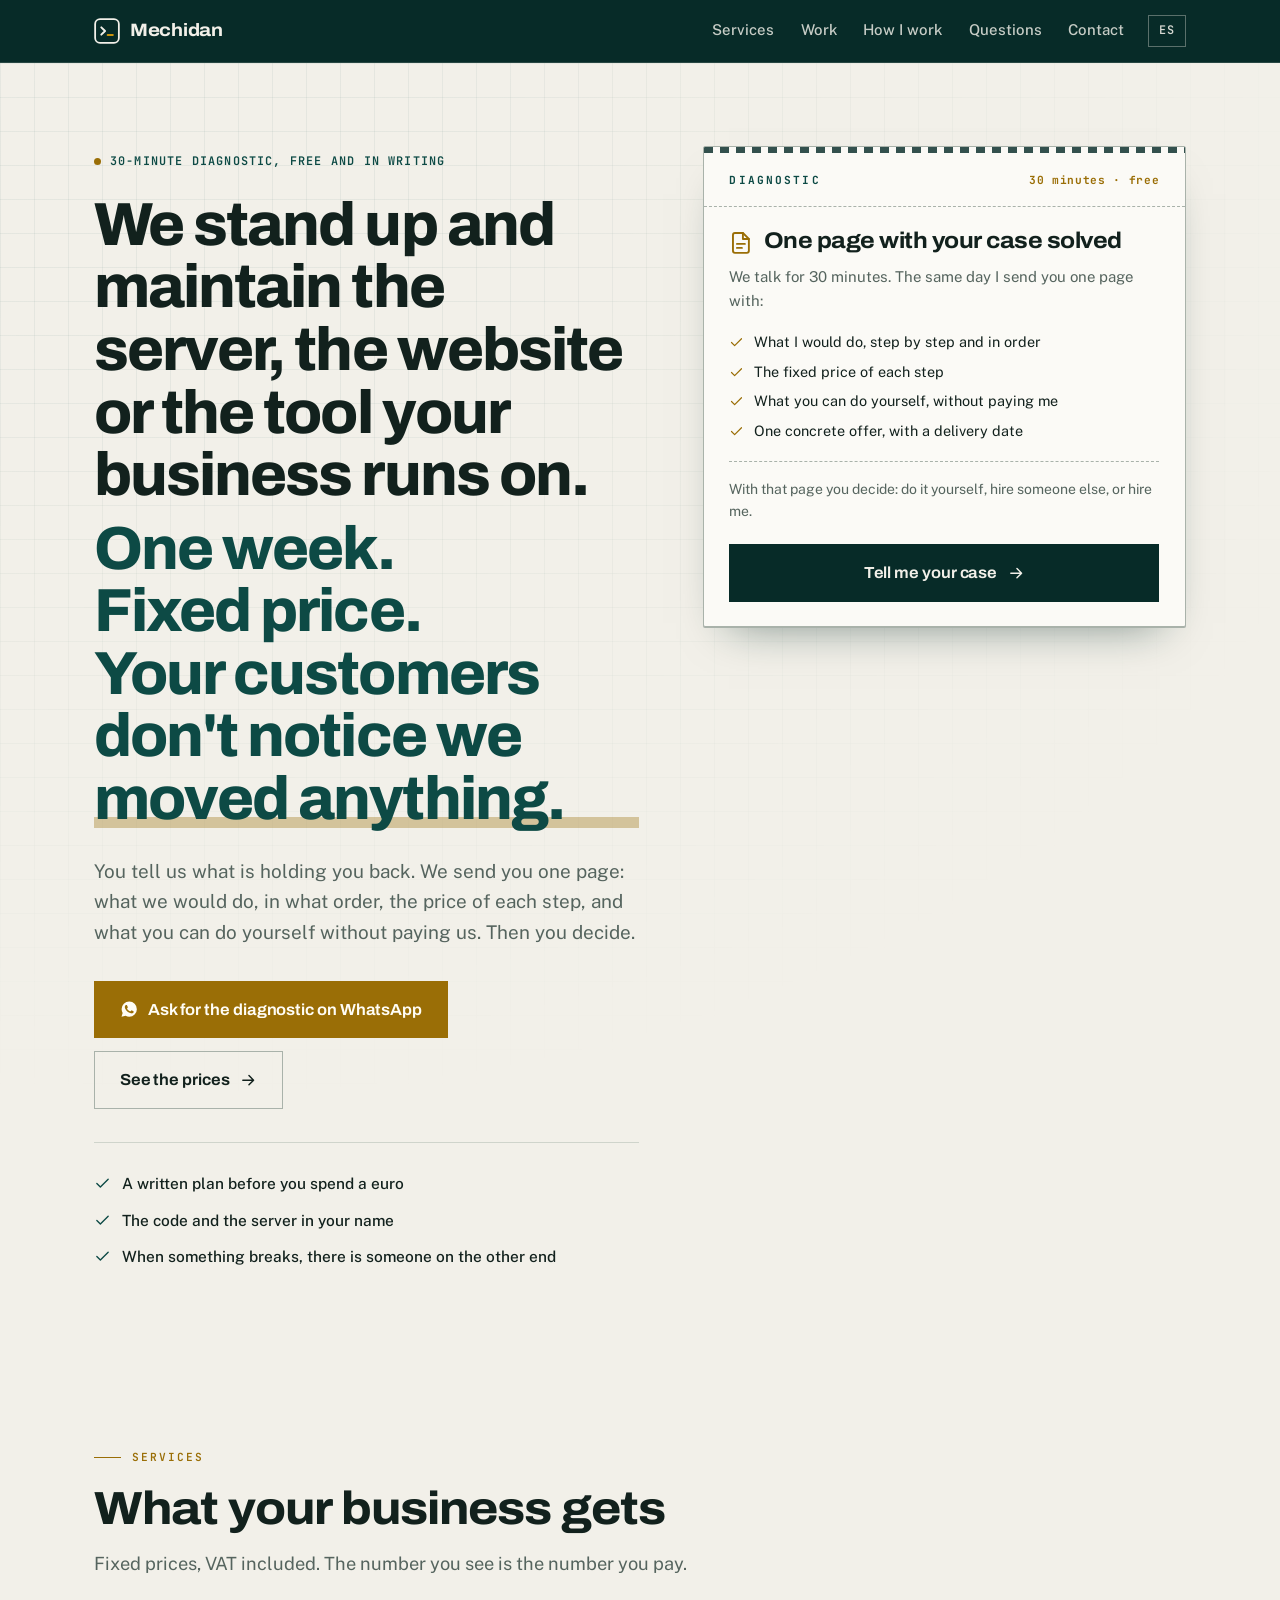
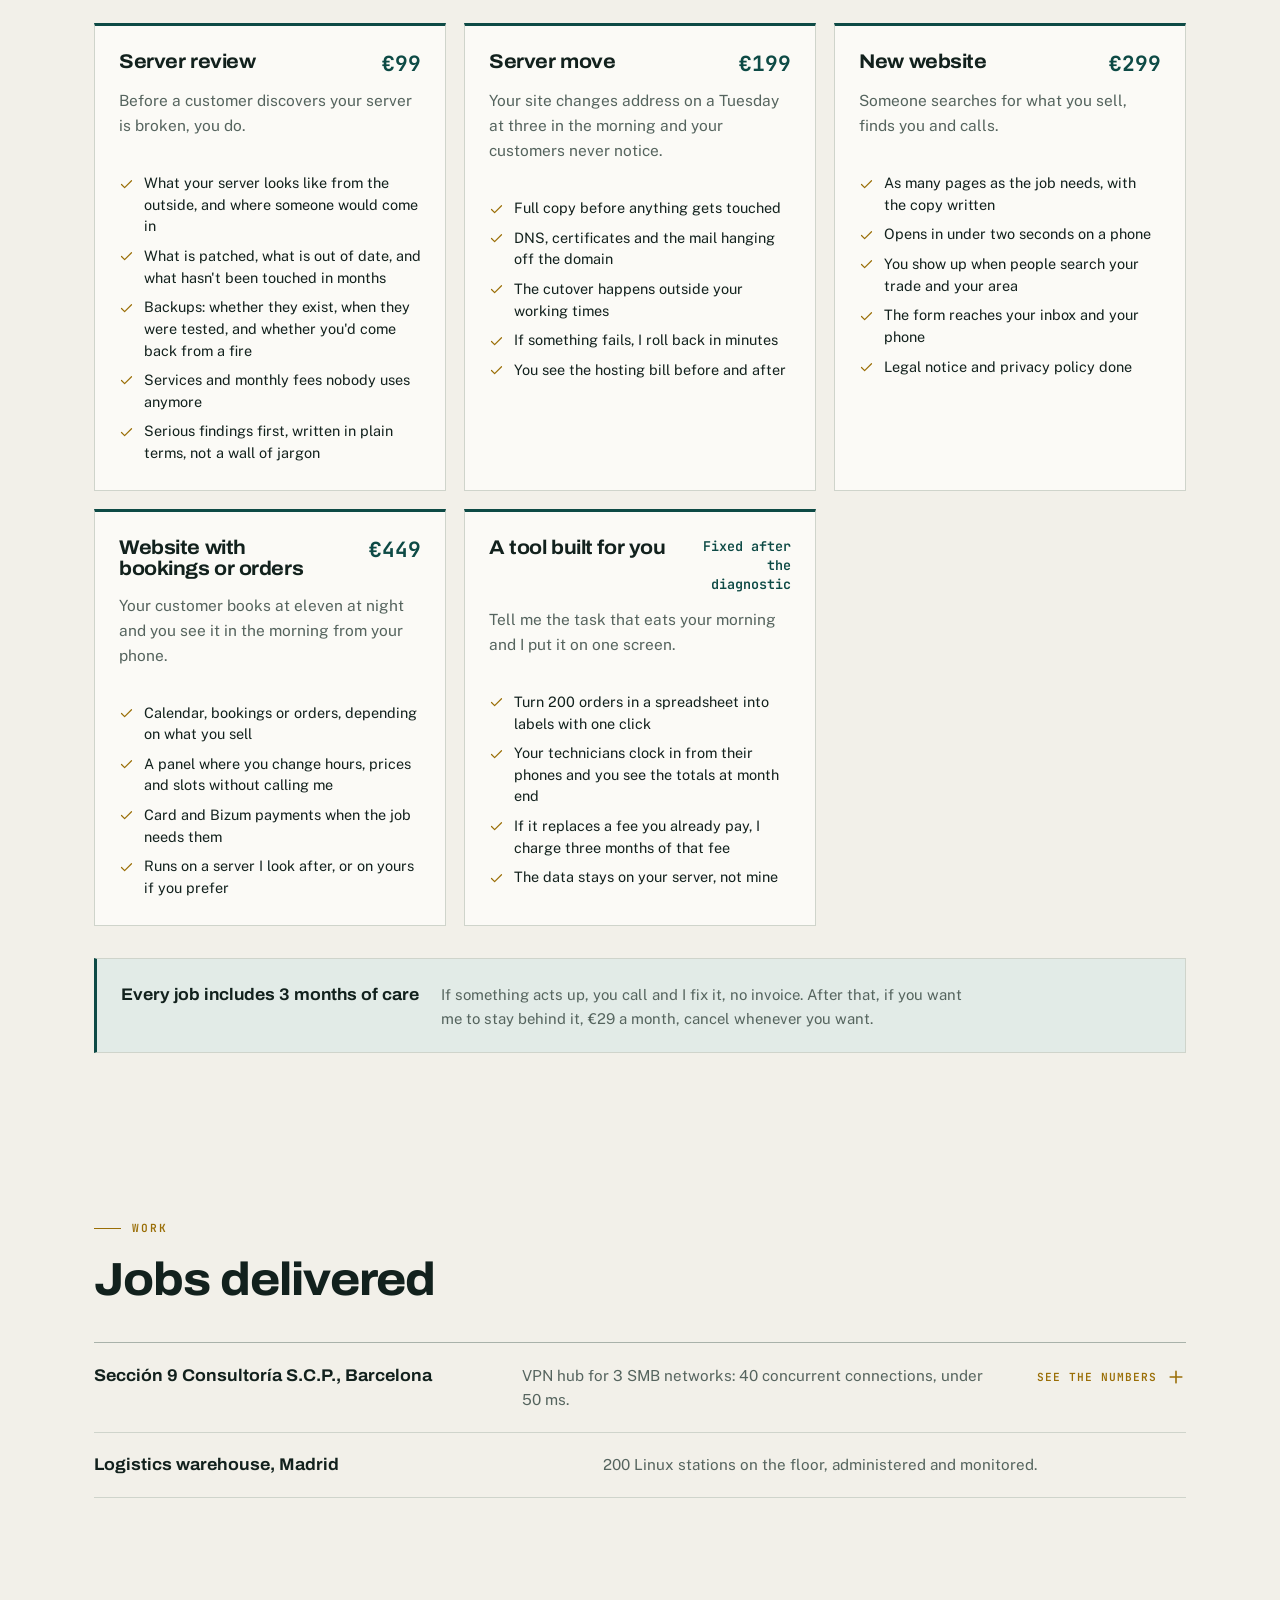
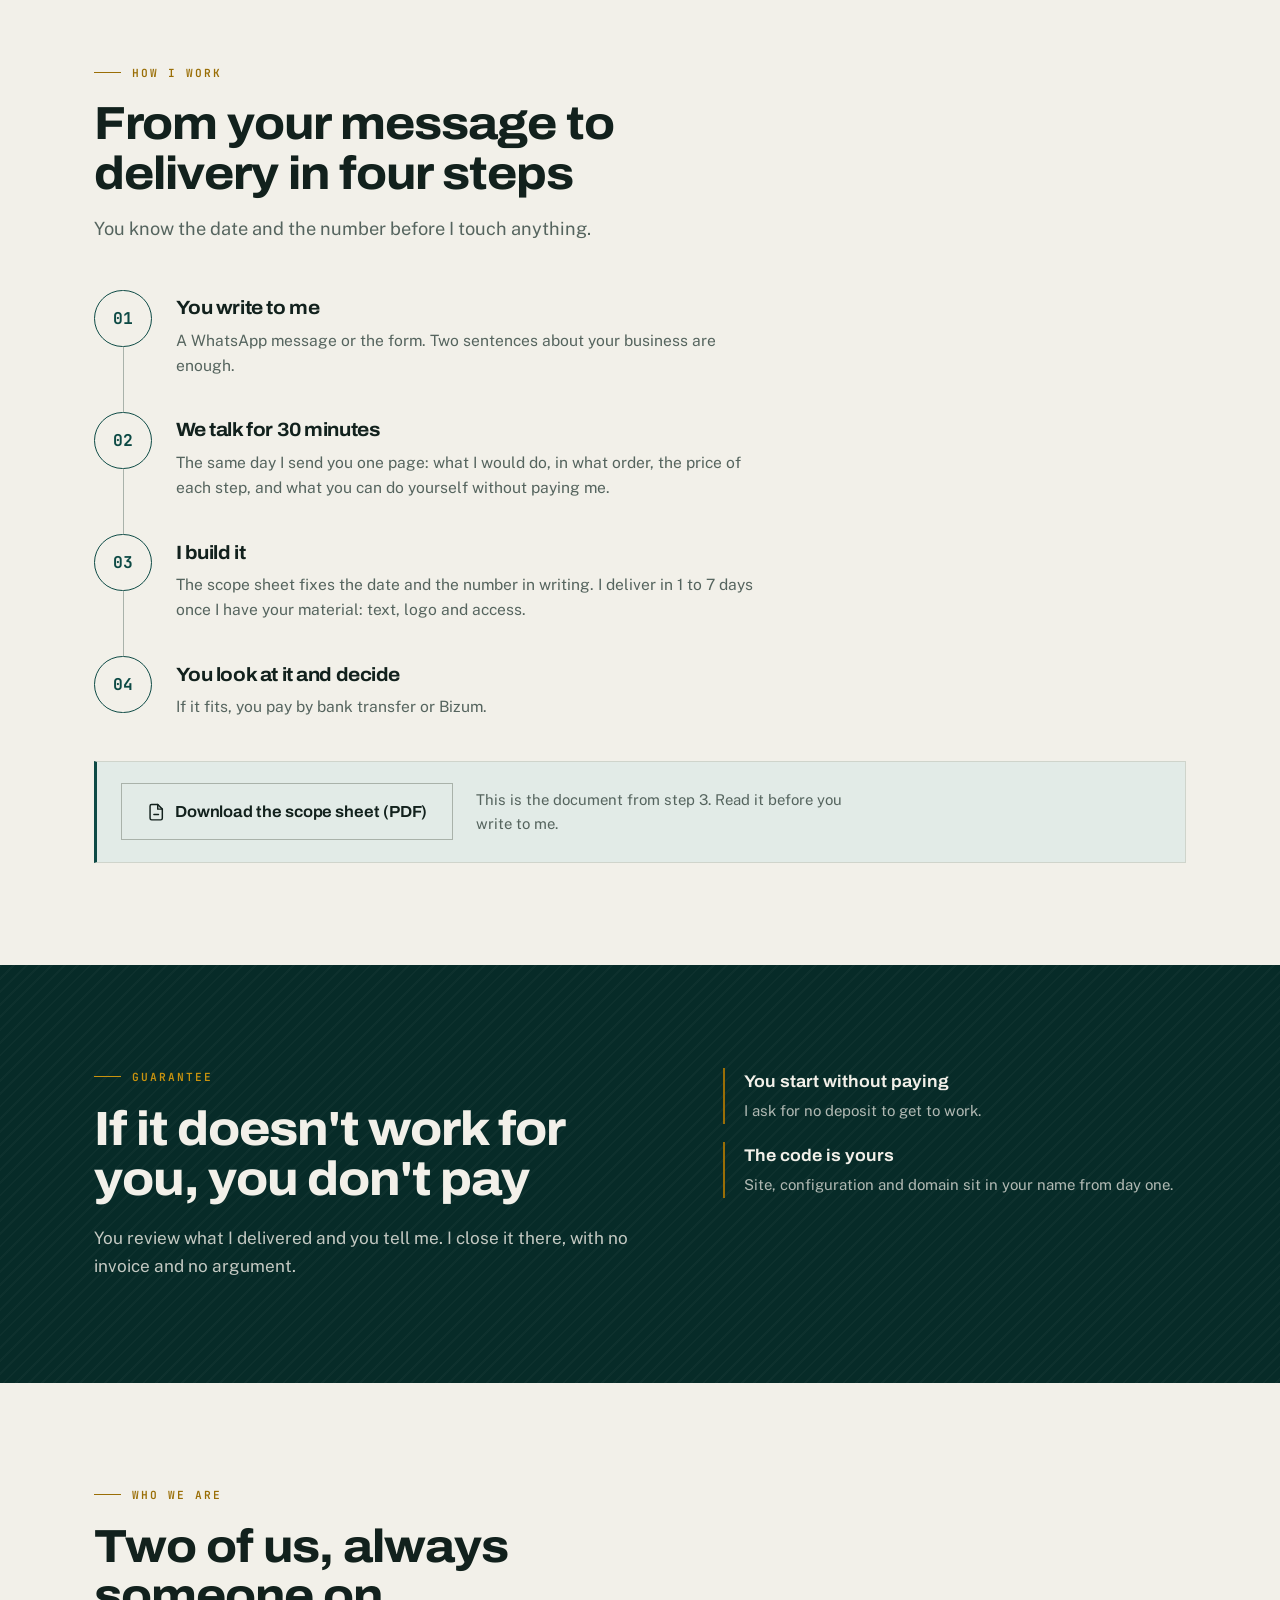
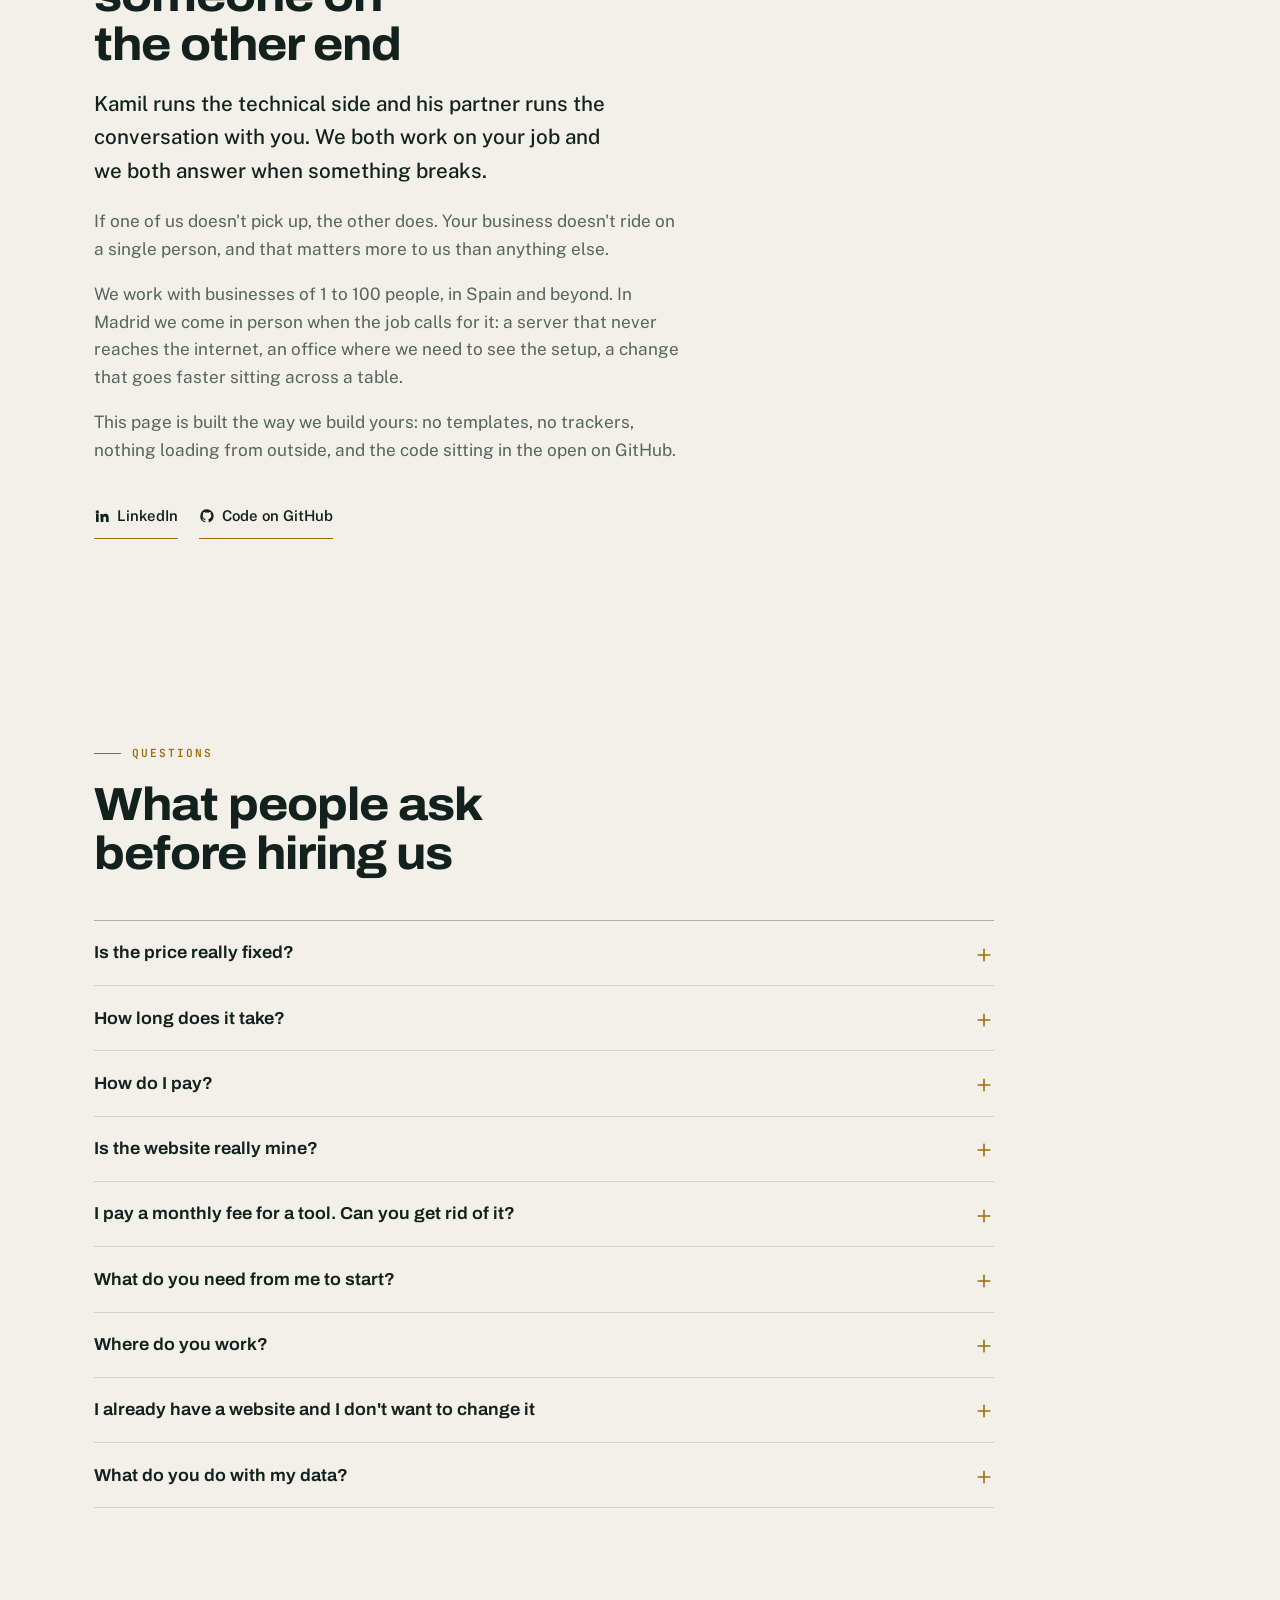
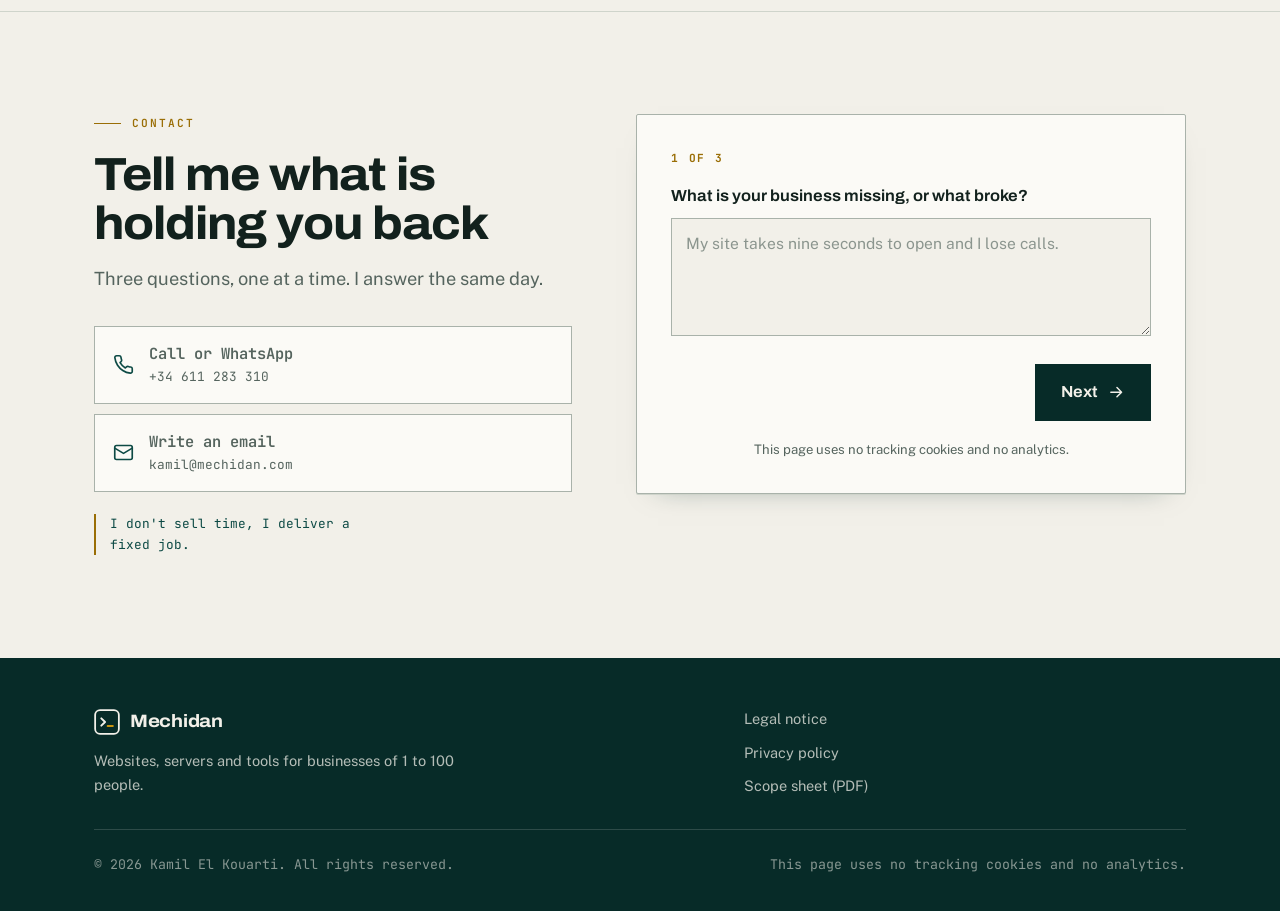
==== commit d049020a: "page" ====
--- a/index.html
+++ b/index.html
@@ -112,12 +112,18 @@
   <div class="shell">
     <p class="eyebrow">Trabajos</p>
     <h2 class="h-sec">Encargos entregados</h2>
-    <ul class="jobs"><li class="job reveal" style="--i:0">
-      <span class="job__client">Sección 9 Consultoría S.C.P., Barcelona</span>
-      <span class="job__line">Concentrador VPN híbrido y WAF.</span>
-    </li><li class="job reveal" style="--i:1">
-      <span class="job__client">Línea de producción de Amazon</span>
-      <span class="job__line">200 puestos Linux en planta, administrados y monitorizados.</span>
+    <ul class="jobs"><li class="reveal" style="--i:0"><details class="jobcase">
+      <summary>
+        <span class="job__client">Sección 9 Consultoría S.C.P., Barcelona</span><span class="job__line">Hub VPN para 3 redes de pymes: 40 conexiones a la vez, por debajo de 50 ms.</span>
+        <span class="jobcase__open"><span class="job__hint">Ver los números</span><svg class="qa__icon" viewBox="0 0 24 24" fill="none" stroke="currentColor" stroke-width="1.9" stroke-linecap="round" stroke-linejoin="round" aria-hidden="true" focusable="false"><path d="M12 5v14M5 12h14"/></svg></span>
+      </summary>
+      <div class="case__body">
+        <p class="case__ctx">Sección 9 necesitaba dar acceso remoto cifrado a las redes de sus clientes sin pagar licencias por usuario. Monté el panel de gestión completo, conecté las redes, lo endurecí y lo dejé funcionando en su servidor.</p>
+        <ul class="case__stats"><li><b>40</b><span>conexiones simultáneas por debajo de 50 ms de latencia, en un servidor de 1 vCPU y 1 GB de RAM</span></li><li><b>45 → 10</b><span>minutos por cada alta de cliente, con instaladores automáticos para Linux y Windows</span></li><li><b>3+</b><span>redes de pymes conectadas entre sí; donde el firewall corporativo bloquea el túnel, la conexión sale por el puerto 443 y sigue funcionando</span></li><li><b>512 MB</b><span>de RAM le bastan al panel: sin base de datos, estado en ficheros y un único servicio del sistema</span></li><li><b>0</b><span>datos fuera del servidor del cliente: bloqueo de intentos por IP, Fail2ban y registro de cada acción del panel</span></li></ul>
+        <a class="case__link" href="https://github.com/mkKouarti/oedon-vpn-panel" target="_blank" rel="noopener"><svg viewBox="0 0 24 24" fill="currentColor" stroke="none" stroke-width="1.9" stroke-linecap="round" stroke-linejoin="round" aria-hidden="true" focusable="false"><path d="M12 2a10 10 0 0 0-3.16 19.49c.5.09.68-.22.68-.48l-.01-1.7c-2.78.6-3.37-1.34-3.37-1.34-.45-1.16-1.1-1.47-1.1-1.47-.91-.62.07-.6.07-.6 1 .07 1.53 1.03 1.53 1.03.9 1.53 2.34 1.09 2.91.83.09-.65.35-1.09.63-1.34-2.22-.25-4.55-1.11-4.55-4.94 0-1.09.39-1.98 1.03-2.68-.1-.25-.45-1.27.1-2.65 0 0 .84-.27 2.75 1.02a9.5 9.5 0 0 1 5 0c1.91-1.3 2.75-1.02 2.75-1.02.55 1.38.2 2.4.1 2.65.64.7 1.03 1.6 1.03 2.68 0 3.84-2.34 4.68-4.57 4.93.36.31.68.92.68 1.85l-.01 2.75c0 .27.18.58.69.48A10 10 0 0 0 12 2Z"/></svg>Código público en GitHub</a>
+      </div>
+    </details></li><li class="job reveal" style="--i:1">
+      <span class="job__client">Nave logística, Madrid</span><span class="job__line">200 puestos Linux en planta, administrados y monitorizados.</span>
     </li></ul>
   </div>
 </section>
@@ -164,7 +170,7 @@
     <div>
       <p class="eyebrow">Quiénes somos</p>
       <h2 class="h-sec">Somos dos, y siempre hay alguien al otro lado</h2>
-      <p class="about__lead">Somos Kamil y Jonas. Los dos hablamos contigo, los dos entramos en tu encargo, los dos respondemos si algo se rompe.</p>
+      <p class="about__lead">Kamil lleva la parte técnica y su socio lleva el trato contigo. Los dos entramos en tu encargo y los dos respondemos si algo se rompe.</p>
       <div class="about__body"><p>Si uno no coge el teléfono, coge el otro. No hay una sola persona de la que dependa tu negocio, y esa es la parte que más nos importa.</p><p>Trabajamos con negocios de 1 a 100 personas, en España y fuera. En Madrid vamos en persona cuando el encargo lo pide: un servidor que no sale a internet, una oficina donde hace falta ver la instalación, un cambio que se hace mejor sentado enfrente.</p><p>Esta página está hecha igual que lo que te entregamos: sin plantillas, sin rastreadores, sin nada cargando desde fuera y con el código a la vista en GitHub.</p></div>
       <div class="about__links">
         <a href="https://www.linkedin.com/in/elkouarti/" target="_blank" rel="noopener"><svg viewBox="0 0 24 24" fill="currentColor" stroke="none" stroke-width="1.9" stroke-linecap="round" stroke-linejoin="round" aria-hidden="true" focusable="false"><path d="M4.98 3.5A2.5 2.5 0 1 1 2.5 6 2.5 2.5 0 0 1 4.98 3.5ZM3 8.98h4V21H3ZM9.5 8.98h3.83v1.64h.05a4.2 4.2 0 0 1 3.78-2.08c4.04 0 4.79 2.66 4.79 6.12V21h-4v-5.45c0-1.3-.02-2.98-1.81-2.98-1.82 0-2.1 1.42-2.1 2.88V21h-4Z"/></svg>LinkedIn</a>
--- a/assets/css/style.css
+++ b/assets/css/style.css
@@ -719,3 +719,74 @@
   .masthead, .foot, .docket__actions, .form, .channels { display: none; }
   body { background: #fff; }
 }
+
+/* ==========================================================================
+   Work: a job with a case study becomes one collapsible row.
+   Closed, it looks exactly like any other .job line plus a hint and a plus
+   icon. Open, it shows two sentences of context, the outcome ledger and the
+   repo link. Reuses the FAQ icon rotation and the section's hairline rules.
+   ========================================================================== */
+.jobcase { border-bottom: 1px solid var(--rule); }
+.jobcase > summary {
+  display: grid;
+  grid-template-columns: minmax(0, .9fr) minmax(0, 1.1fr) auto;
+  gap: .4rem 2rem;
+  padding: 1.15rem 0;
+  align-items: baseline;
+  cursor: pointer;
+  list-style: none;
+  transition: color .15s var(--ease);
+}
+.jobcase > summary::-webkit-details-marker { display: none; }
+.jobcase > summary:hover .job__client { color: var(--petrol); }
+.jobcase__open {
+  display: inline-flex; align-items: center; gap: .55rem;
+  justify-self: end;
+}
+.job__hint {
+  font-family: var(--font-mono);
+  font-size: .7rem; font-weight: 600; letter-spacing: .09em; text-transform: uppercase;
+  color: var(--brass);
+  white-space: nowrap;
+}
+.jobcase .qa__icon { margin: 0; align-self: center; }
+.jobcase[open] .qa__icon { transform: rotate(45deg); }
+.jobcase[open] > summary { border-bottom: 1px dashed var(--rule); }
+
+@media (max-width: 640px) {
+  .jobcase > summary { grid-template-columns: minmax(0, 1fr) auto; }
+  .jobcase > summary .job__line { grid-column: 1; }
+  .jobcase > summary .jobcase__open { grid-row: 1; grid-column: 2; }
+  .job__hint { display: none; }
+}
+
+.case__body { padding: 1.2rem 0 1.5rem; }
+.case__ctx { color: var(--slate); font-size: .95rem; max-width: 62ch; margin: 0 0 1.15rem; }
+.case__stats {
+  display: grid;
+  border-top: 1px solid var(--rule-strong);
+  max-width: 720px;
+}
+.case__stats li {
+  display: flex; gap: 1.1rem; align-items: baseline;
+  padding: .72rem 0;
+  border-bottom: 1px solid var(--rule);
+  font-size: .93rem; line-height: 1.5;
+}
+.case__stats b {
+  font-family: var(--font-mono);
+  font-size: 1.18rem; font-weight: 700; color: var(--petrol);
+  flex: none; min-width: 6.6ch;
+  font-variant-numeric: tabular-nums;
+  white-space: nowrap;
+}
+.case__stats span { color: var(--slate); }
+.case__link {
+  display: inline-flex; align-items: center; gap: .45rem;
+  margin-top: 1.25rem; min-height: 44px;
+  font-size: .93rem; font-weight: 560;
+  text-decoration: none;
+  border-bottom: 1.5px solid var(--brass); padding-bottom: 2px;
+}
+.case__link:hover { color: var(--petrol); }
+.case__link svg { width: 16px; height: 16px; }
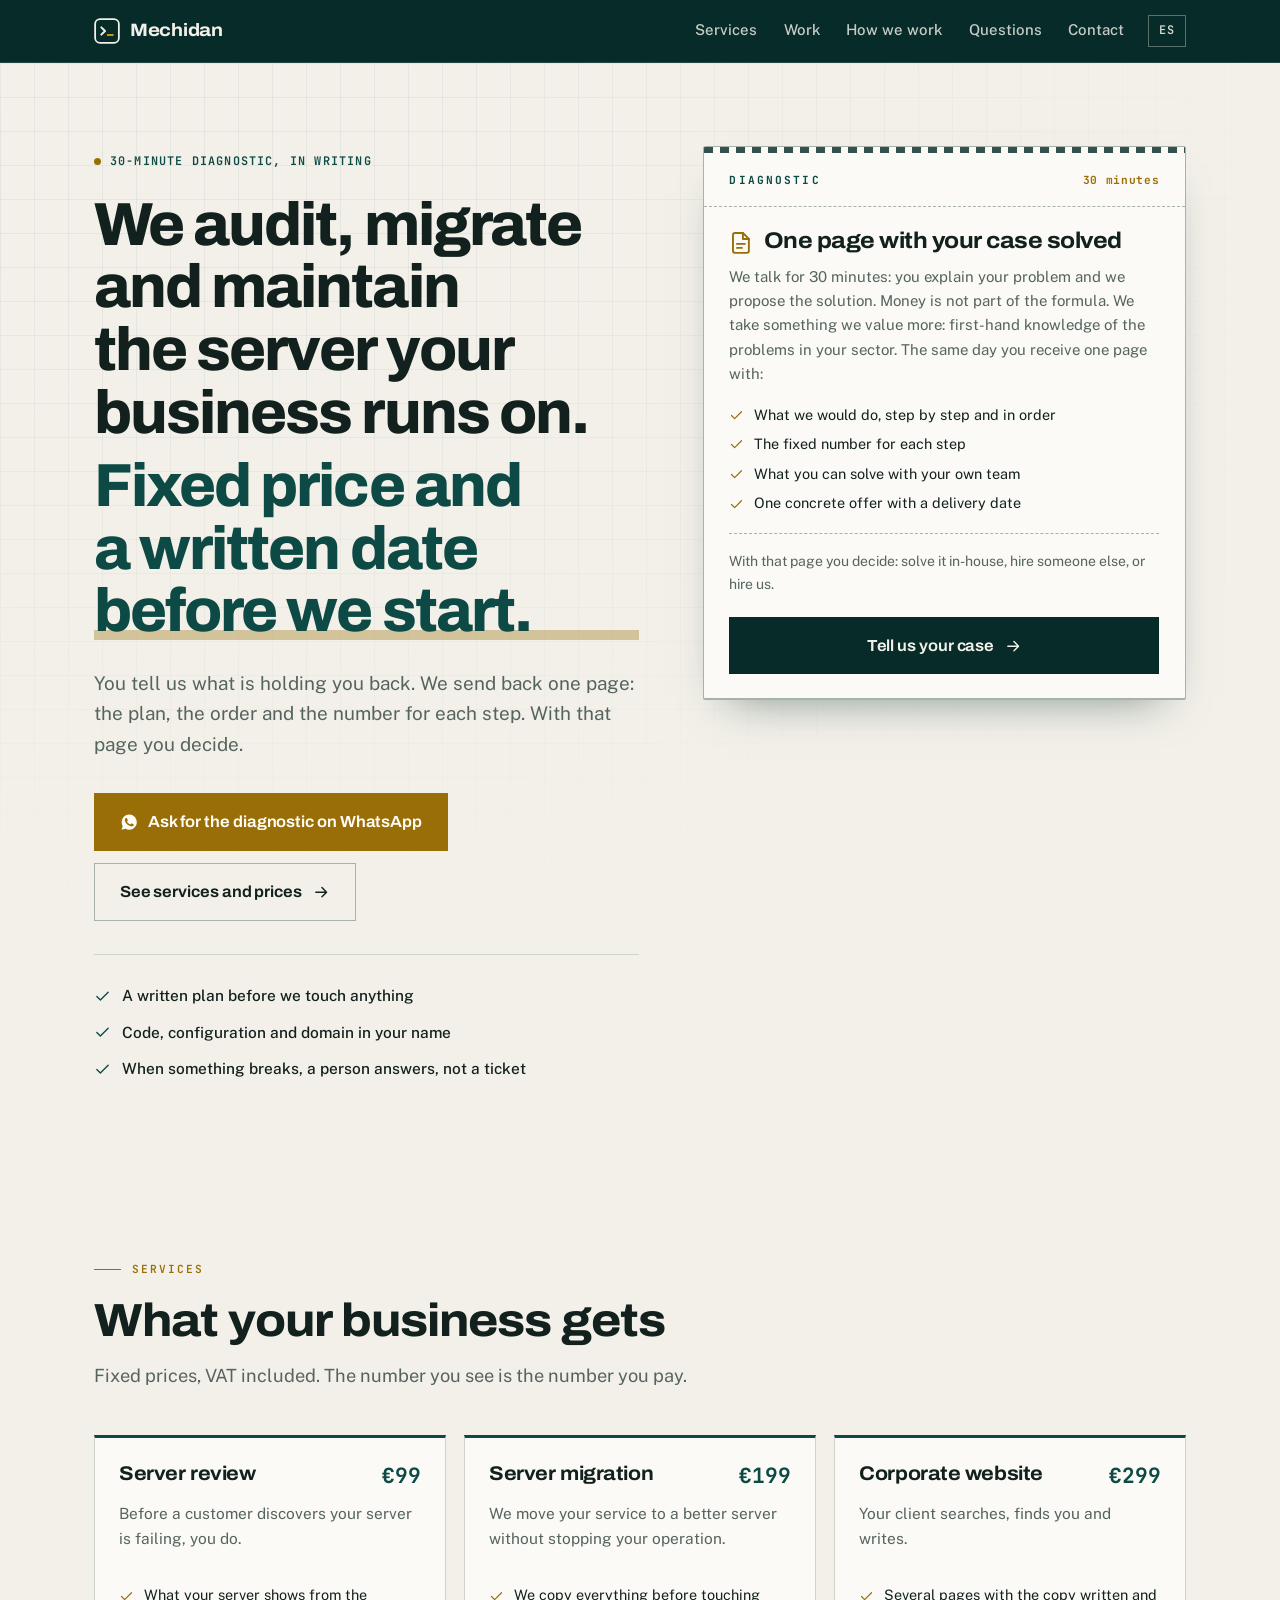
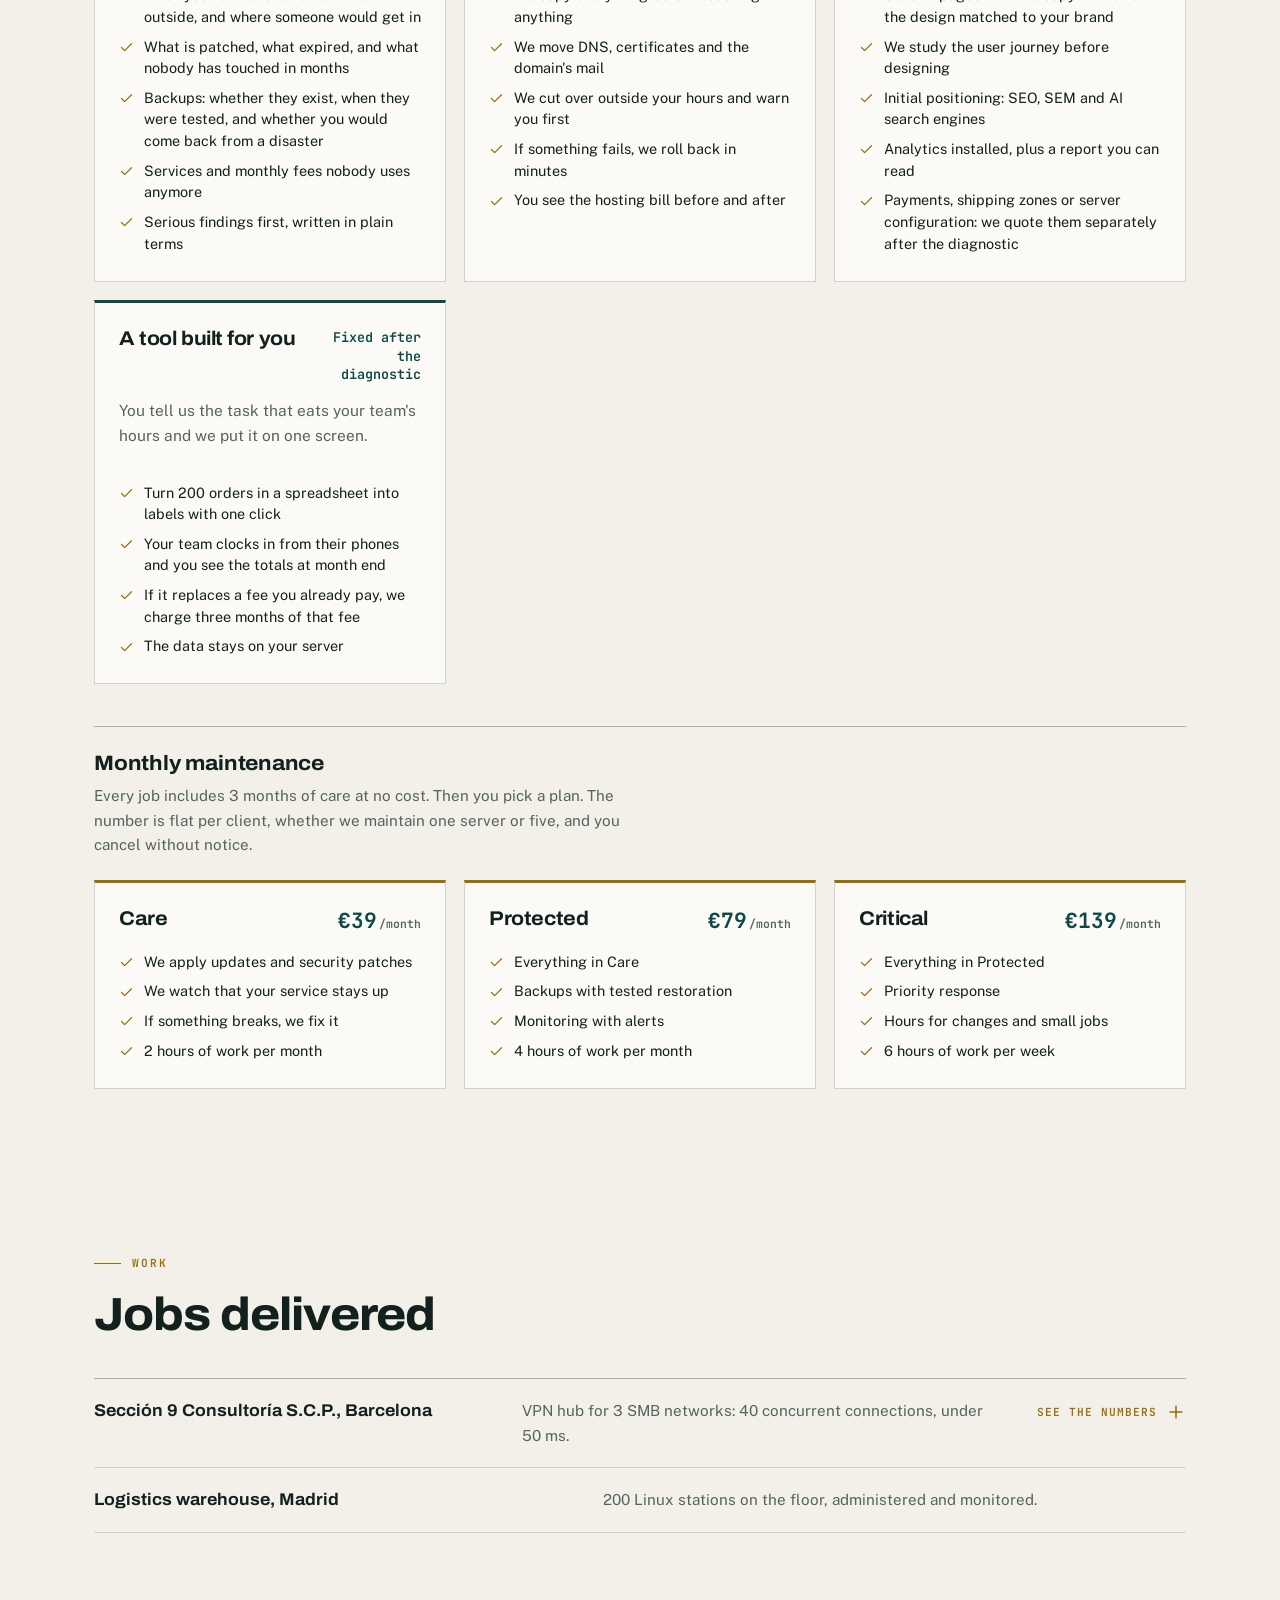
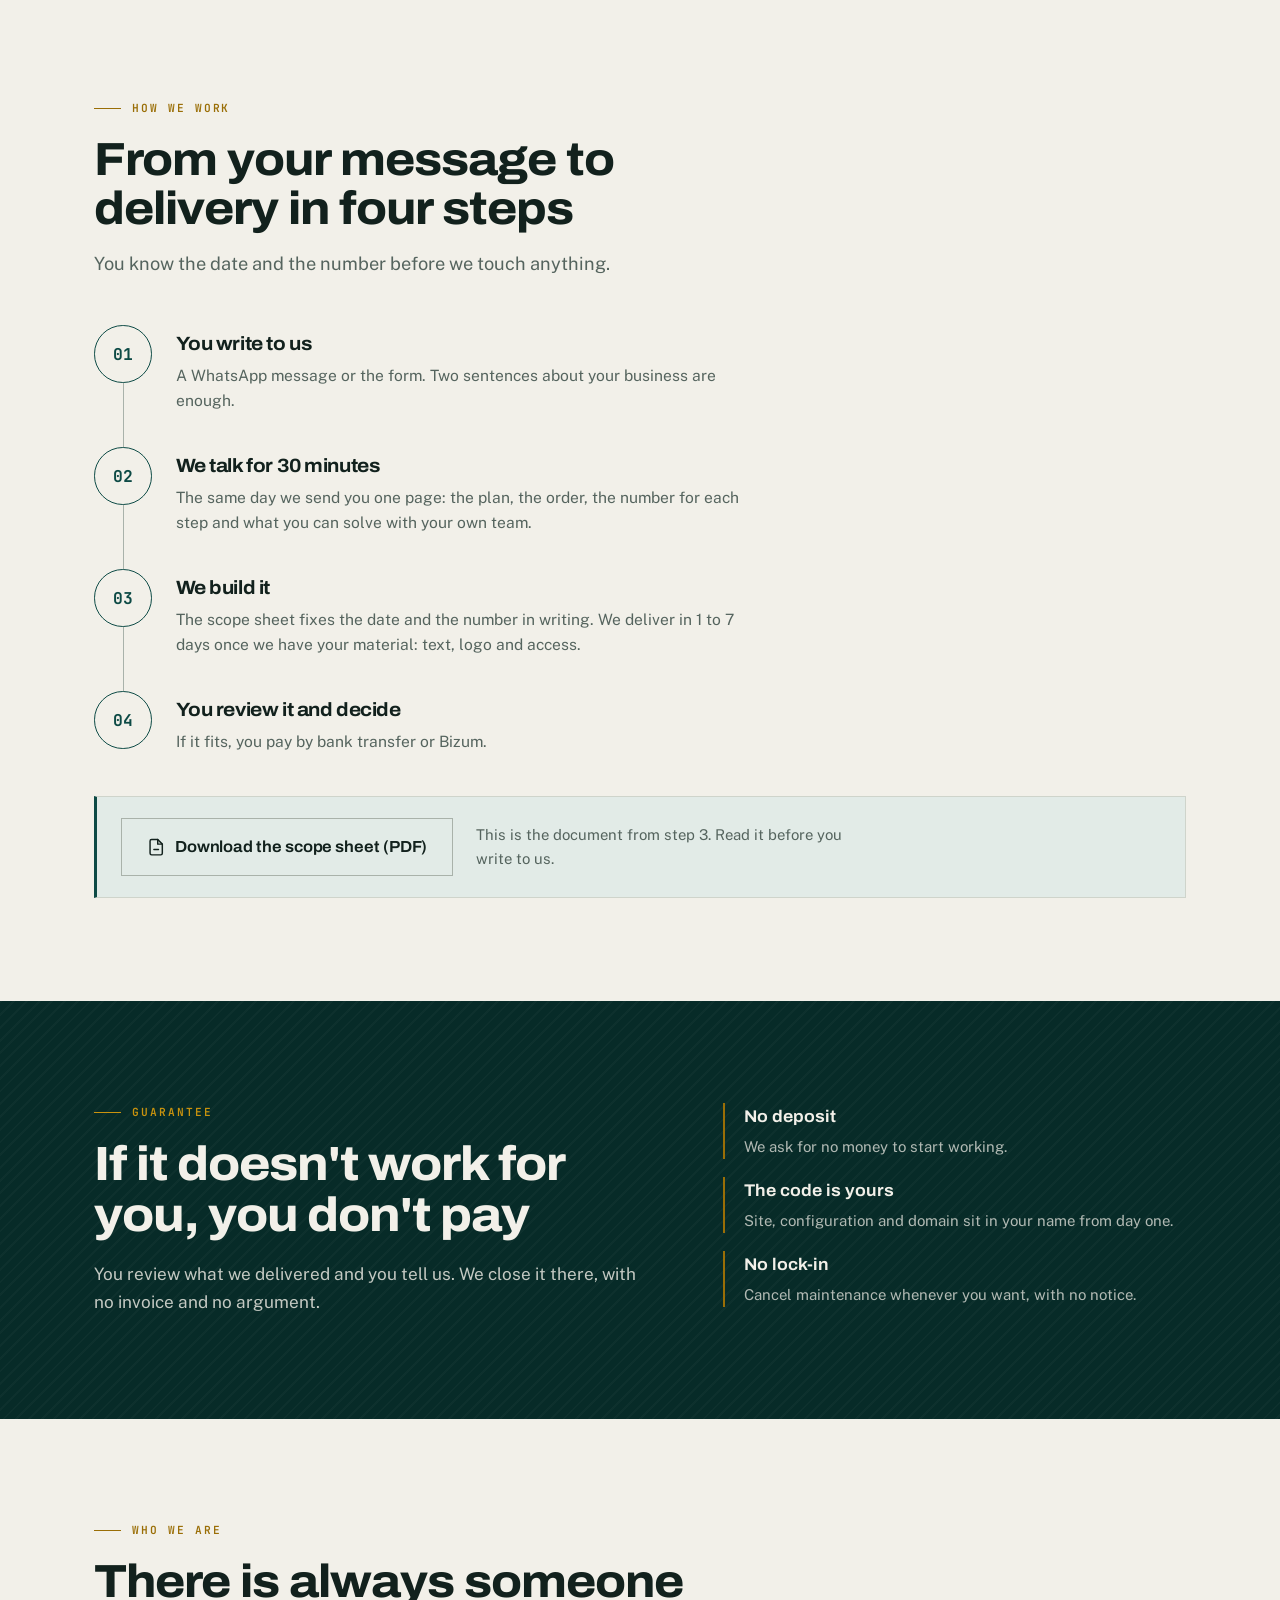
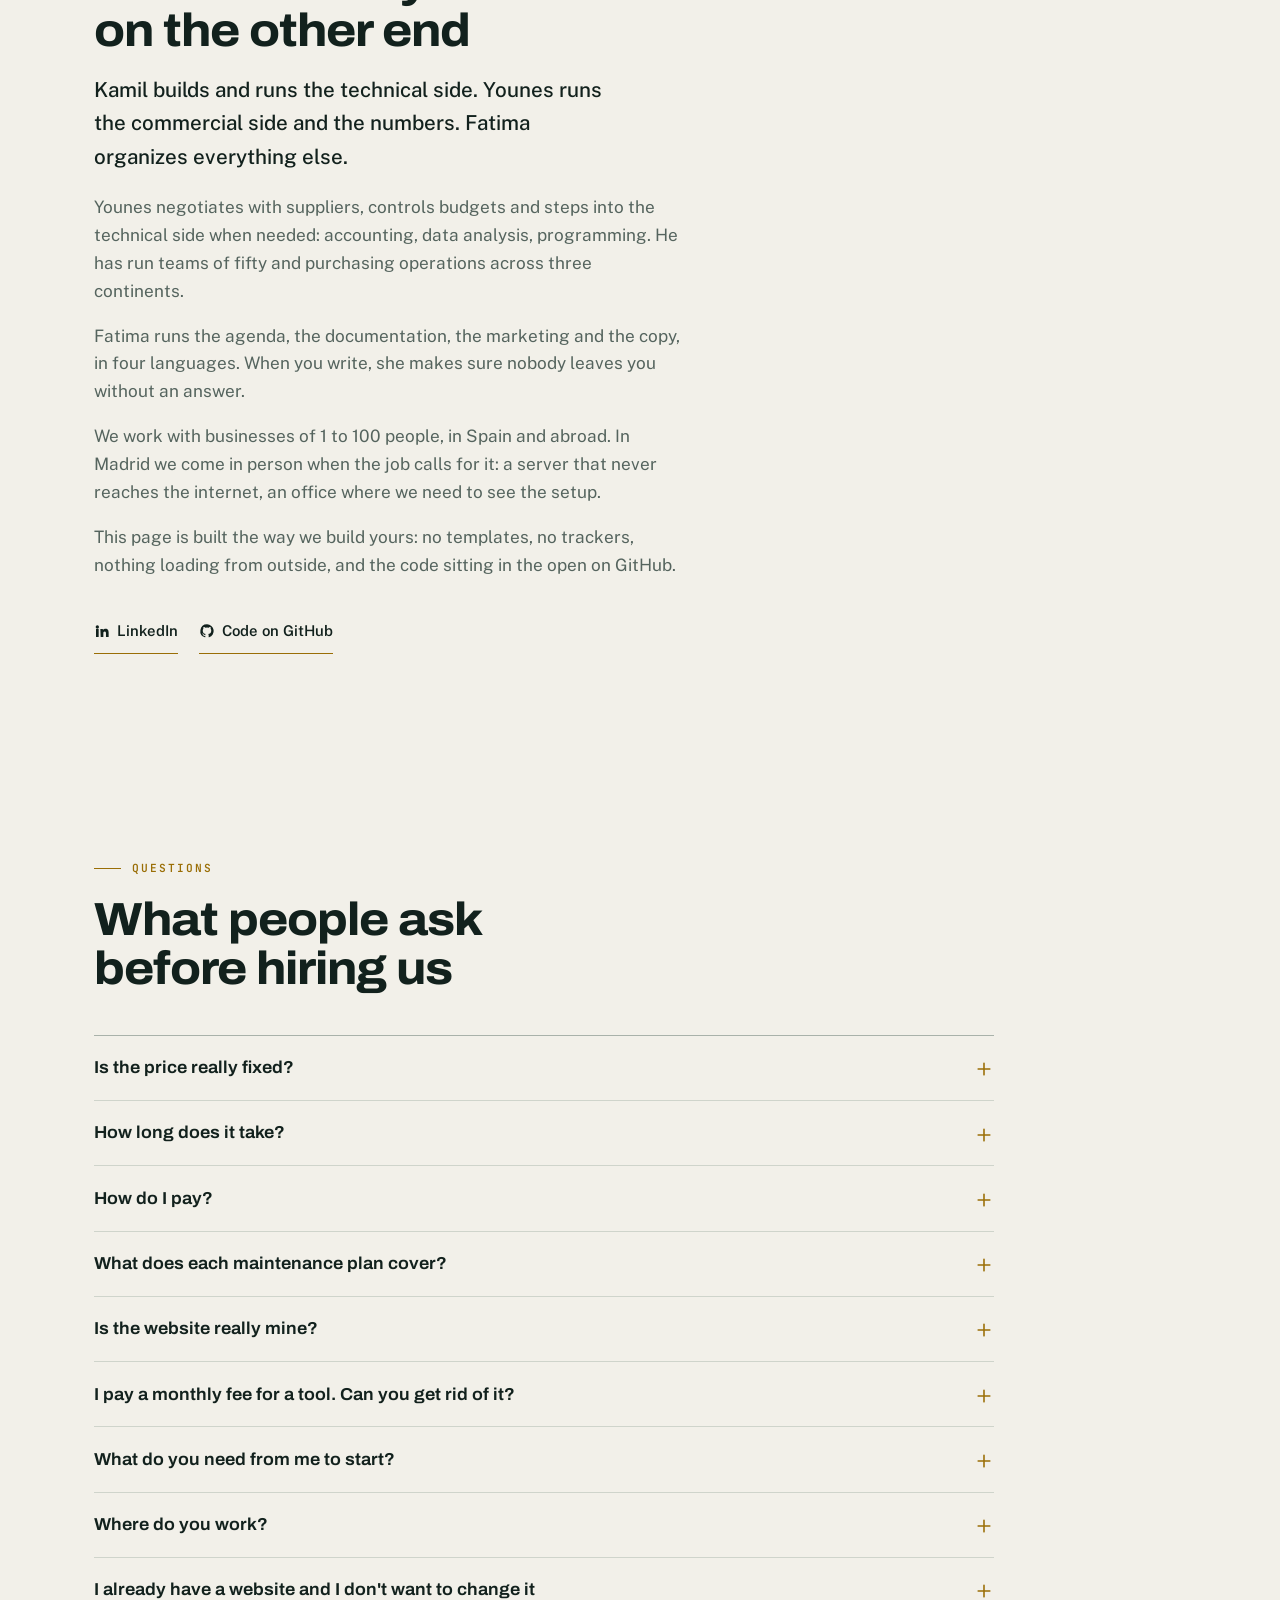
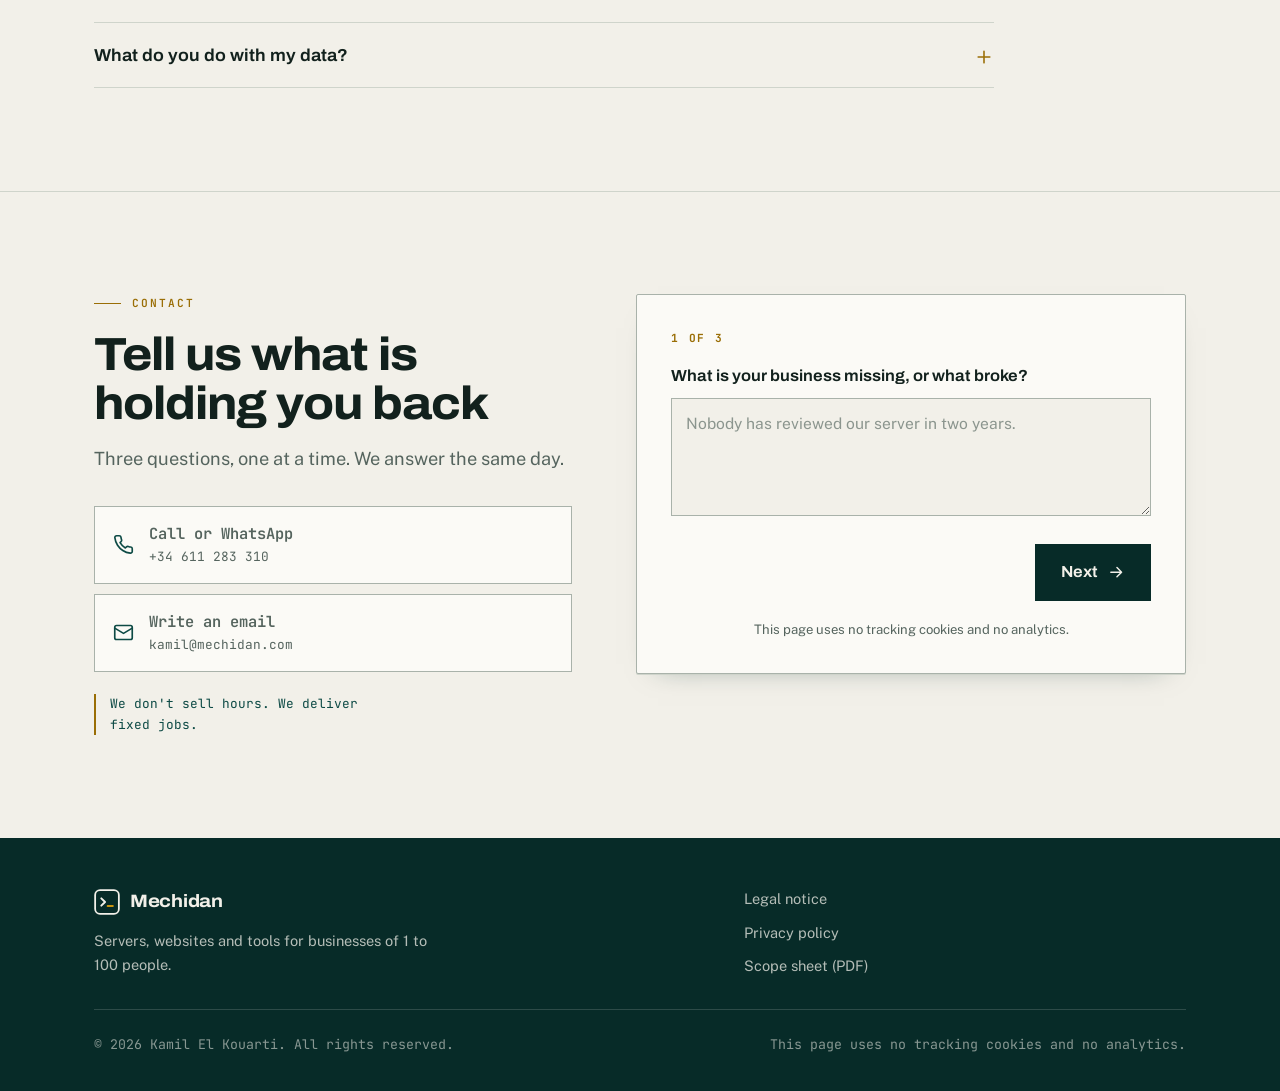
==== commit e8ac1991: "page" ====
--- a/index.html
+++ b/index.html
@@ -3,8 +3,8 @@
 <head>
   <meta charset="utf-8">
   <meta name="viewport" content="width=device-width, initial-scale=1">
-  <title>Webs, servidores y herramientas para tu negocio | Mechidan</title>
-  <meta name="description" content="Tu negocio se lleva en una semana la web, el servidor o la herramienta que le falta. Diagnóstico de 30 minutos gratis y por escrito. Precio cerrado.">
+  <title>Servidores, webs y herramientas para tu negocio | Mechidan</title>
+  <meta name="description" content="Auditamos, migramos y mantenemos la infraestructura de la que vive tu negocio. Diagnóstico de 30 minutos por escrito y precio cerrado antes de empezar.">
   <link rel="canonical" href="https://mechidan.com/">
   <link rel="alternate" hreflang="es" href="https://mechidan.com/">
   <link rel="alternate" hreflang="en" href="https://mechidan.com/en/">
@@ -13,35 +13,35 @@
   <meta name="author" content="Kamil El Kouarti">
   <meta name="theme-color" content="#072B28">
   <meta property="og:type" content="website">
-  <meta property="og:title" content="Webs, servidores y herramientas para tu negocio | Mechidan">
-  <meta property="og:description" content="Tu negocio se lleva en una semana la web, el servidor o la herramienta que le falta. Diagnóstico de 30 minutos gratis y por escrito. Precio cerrado.">
+  <meta property="og:title" content="Servidores, webs y herramientas para tu negocio | Mechidan">
+  <meta property="og:description" content="Auditamos, migramos y mantenemos la infraestructura de la que vive tu negocio. Diagnóstico de 30 minutos por escrito y precio cerrado antes de empezar.">
   <meta property="og:url" content="https://mechidan.com/">
   <meta property="og:site_name" content="Mechidan">
   <meta property="og:locale" content="es_ES">
   <meta property="og:image" content="https://mechidan.com/assets/img/og.png">
   <meta property="og:image:width" content="1200">
   <meta property="og:image:height" content="630">
-  <meta property="og:image:alt" content="Mechidan: webs, servidores y herramientas para tu negocio.">
+  <meta property="og:image:alt" content="Mechidan: servidores, webs y herramientas para tu negocio.">
   <meta name="twitter:card" content="summary_large_image">
   <link rel="icon" href="/assets/img/favicon.svg" type="image/svg+xml">
   <link rel="apple-touch-icon" href="/assets/img/icon-180.png">
   <link rel="manifest" href="/site.webmanifest">
-  <meta name="keywords" content="web para negocios, web con reservas, agenda online negocio, mudanza de servidor, revisión de seguridad servidor, herramienta a medida, mantenimiento web Madrid">
+  <meta name="keywords" content="mantenimiento de servidores, migración de servidor, auditoría de seguridad servidor, web corporativa, herramienta a medida, soporte técnico pymes Madrid">
   <link rel="preload" href="/assets/fonts/archivo-var.woff2" as="font" type="font/woff2" crossorigin>
   <link rel="preload" href="/assets/fonts/publicsans-var.woff2" as="font" type="font/woff2" crossorigin>
   <link rel="preload" href="/assets/fonts/jetbrainsmono-var.woff2" as="font" type="font/woff2" crossorigin>
   <link rel="stylesheet" href="/assets/css/style.css">
-  <script type="application/ld+json">{"@context":"https://schema.org","@type":"ProfessionalService","@id":"https://mechidan.com/#business","name":"Mechidan","url":"https://mechidan.com/","description":"Tu negocio se lleva en una semana la web, el servidor o la herramienta que le falta. Diagnóstico de 30 minutos gratis y por escrito. Precio cerrado.","email":"kamil@mechidan.com","founder":{"@type":"Person","name":"Kamil El Kouarti"},"areaServed":[{"@type":"Country","name":"Spain"},{"@type":"Place","name":"Worldwide"}],"availableLanguage":["es","en"],"priceRange":"€€","address":{"@type":"PostalAddress","addressCountry":"ES","addressLocality":"Madrid"},"sameAs":["https://www.linkedin.com/in/elkouarti/","https://github.com/mkkouarti"],"makesOffer":[{"@type":"Offer","name":"Revisión de servidor","description":"Antes de que un cliente descubra que tu servidor está mal, lo descubres tú.","priceCurrency":"EUR","availability":"https://schema.org/InStock","url":"https://mechidan.com/#services","price":"99","priceSpecification":{"@type":"PriceSpecification","price":"99","priceCurrency":"EUR","valueAddedTaxIncluded":true}},{"@type":"Offer","name":"Mudanza de servidor","description":"Tu web cambia de sitio un martes a las tres de la mañana y tus clientes no se enteran.","priceCurrency":"EUR","availability":"https://schema.org/InStock","url":"https://mechidan.com/#services","price":"199","priceSpecification":{"@type":"PriceSpecification","price":"199","priceCurrency":"EUR","valueAddedTaxIncluded":true}},{"@type":"Offer","name":"Web nueva","description":"Alguien busca lo que vendes, te encuentra y te llama.","priceCurrency":"EUR","availability":"https://schema.org/InStock","url":"https://mechidan.com/#services","price":"299","priceSpecification":{"@type":"PriceSpecification","price":"299","priceCurrency":"EUR","valueAddedTaxIncluded":true}},{"@type":"Offer","name":"Web con reservas o pedidos","description":"Tu cliente reserva a las once de la noche y tú lo ves por la mañana desde el móvil.","priceCurrency":"EUR","availability":"https://schema.org/InStock","url":"https://mechidan.com/#services","price":"449","priceSpecification":{"@type":"PriceSpecification","price":"449","priceCurrency":"EUR","valueAddedTaxIncluded":true}},{"@type":"Offer","name":"Herramienta a medida","description":"Me cuentas la tarea que te come la mañana y te la dejo en una pantalla.","priceCurrency":"EUR","availability":"https://schema.org/InStock","url":"https://mechidan.com/#services"}],"knowsAbout":["Linux server administration","Website development","Server migration","Infrastructure security audit","Self-hosted software","Booking systems","Nginx"],"telephone":"+34611283310"}</script>
+  <script type="application/ld+json">{"@context":"https://schema.org","@type":"ProfessionalService","@id":"https://mechidan.com/#business","name":"Mechidan","url":"https://mechidan.com/","description":"Auditamos, migramos y mantenemos la infraestructura de la que vive tu negocio. Diagnóstico de 30 minutos por escrito y precio cerrado antes de empezar.","email":"kamil@mechidan.com","founder":{"@type":"Person","name":"Kamil El Kouarti"},"areaServed":[{"@type":"Country","name":"Spain"},{"@type":"Place","name":"Worldwide"}],"availableLanguage":["es","en"],"priceRange":"€€","address":{"@type":"PostalAddress","addressCountry":"ES","addressLocality":"Madrid"},"sameAs":["https://www.linkedin.com/in/elkouarti/","https://github.com/mkkouarti"],"makesOffer":[{"@type":"Offer","name":"Revisión de servidor","description":"Antes de que un cliente descubra que tu servidor falla, lo descubres tú.","priceCurrency":"EUR","availability":"https://schema.org/InStock","url":"https://mechidan.com/#services","price":"99","priceSpecification":{"@type":"PriceSpecification","price":"99","priceCurrency":"EUR","valueAddedTaxIncluded":true}},{"@type":"Offer","name":"Migración de servidor","description":"Movemos tu servicio a un servidor mejor sin parar tu operación.","priceCurrency":"EUR","availability":"https://schema.org/InStock","url":"https://mechidan.com/#services","price":"199","priceSpecification":{"@type":"PriceSpecification","price":"199","priceCurrency":"EUR","valueAddedTaxIncluded":true}},{"@type":"Offer","name":"Web corporativa","description":"Tu cliente te busca, te encuentra y te escribe.","priceCurrency":"EUR","availability":"https://schema.org/InStock","url":"https://mechidan.com/#services","price":"299","priceSpecification":{"@type":"PriceSpecification","price":"299","priceCurrency":"EUR","valueAddedTaxIncluded":true}},{"@type":"Offer","name":"Herramienta a medida","description":"Nos cuentas la tarea que come horas a tu equipo y la dejamos en una pantalla.","priceCurrency":"EUR","availability":"https://schema.org/InStock","url":"https://mechidan.com/#services"},{"@type":"Offer","name":"Cuidado","description":"Aplicamos actualizaciones y parches de seguridad; Vigilamos que tu servicio siga en pie; Si algo se rompe, lo arreglamos; 2 horas de trabajo al mes","priceCurrency":"EUR","availability":"https://schema.org/InStock","url":"https://mechidan.com/#services","price":"39","priceSpecification":{"@type":"UnitPriceSpecification","price":"39","priceCurrency":"EUR","valueAddedTaxIncluded":true,"unitCode":"MON"}},{"@type":"Offer","name":"Protegido","description":"Todo lo de Cuidado; Copias de seguridad con restauración probada; Monitorización con alertas; 4 horas de trabajo al mes","priceCurrency":"EUR","availability":"https://schema.org/InStock","url":"https://mechidan.com/#services","price":"79","priceSpecification":{"@type":"UnitPriceSpecification","price":"79","priceCurrency":"EUR","valueAddedTaxIncluded":true,"unitCode":"MON"}},{"@type":"Offer","name":"Crítico","description":"Todo lo de Protegido; Respuesta prioritaria; Horas para cambios y encargos pequeños; 6 horas de trabajo a la semana","priceCurrency":"EUR","availability":"https://schema.org/InStock","url":"https://mechidan.com/#services","price":"139","priceSpecification":{"@type":"UnitPriceSpecification","price":"139","priceCurrency":"EUR","valueAddedTaxIncluded":true,"unitCode":"MON"}}],"knowsAbout":["Linux server administration","Server migration","Infrastructure security audit","Self-hosted software","Website development","Booking systems","Nginx"],"telephone":"+34611283310"}</script>
   <script type="application/ld+json">{"@context":"https://schema.org","@type":"WebSite","@id":"https://mechidan.com/#website","url":"https://mechidan.com/","name":"Mechidan","inLanguage":["es-ES","en"],"publisher":{"@id":"https://mechidan.com/#business"}}</script>
-  <script type="application/ld+json">{"@context":"https://schema.org","@type":"FAQPage","@id":"https://mechidan.com/#faq","mainEntity":[{"@type":"Question","name":"¿El precio es cerrado de verdad?","acceptedAnswer":{"@type":"Answer","text":"Sí. La cifra de cada servicio incluye IVA y el trabajo entero. Si tu caso pide menos, quito lo que sobra y baja. La cifra final va por escrito en la hoja de alcance."}},{"@type":"Question","name":"¿Cuánto tarda?","acceptedAnswer":{"@type":"Answer","text":"Entre uno y siete días desde que tengo tu material: textos, logo y accesos. Una web sencilla sale en dos. Una mudanza con correo y certificados se va a cinco o siete. La fecha exacta va en la hoja de alcance."}},{"@type":"Question","name":"¿Cómo se paga?","acceptedAnswer":{"@type":"Answer","text":"Fuera de esta web, por transferencia o Bizum, cuando apruebas el trabajo. Emito factura con todos los datos fiscales. Esta página no cobra ni guarda datos bancarios."}},{"@type":"Question","name":"¿La web es mía de verdad?","acceptedAnswer":{"@type":"Answer","text":"Sí. El dominio se registra a tu nombre, el código se te entrega y el alojamiento va a una cuenta tuya. Mañana te llevas todo sin pedirme permiso."}},{"@type":"Question","name":"Pago una cuota todos los meses por una herramienta, ¿me la puedes quitar?","acceptedAnswer":{"@type":"Answer","text":"A veces. Miro si existe algo equivalente que puedas alojar tú. Si existe, lo monto y cobro tres meses de esa cuota. Si no existe, te lo digo y no cobro. No toco facturación ni nada con obligación legal detrás."}},{"@type":"Question","name":"¿Qué necesitas de mí para empezar?","acceptedAnswer":{"@type":"Answer","text":"Los textos que quieras enseñar, el logo si lo tienes y el acceso al dominio si ya lo compraste. Si no tienes nada de eso, escribo un primer borrador y tú lo corriges."}},{"@type":"Question","name":"¿Dónde trabajáis?","acceptedAnswer":{"@type":"Answer","text":"En remoto, con clientes de España y de fuera. En Madrid vamos en persona cuando el encargo lo pide: un servidor que no sale a internet, una oficina donde hay que ver la instalación."}},{"@type":"Question","name":"Ya tengo web y no quiero cambiarla","acceptedAnswer":{"@type":"Answer","text":"Entonces mira la mudanza o la revisión. Muevo lo que tienes a un servidor más barato, o te digo por dónde está expuesta, sin tocar el diseño."}},{"@type":"Question","name":"¿Qué hacéis con mis datos?","acceptedAnswer":{"@type":"Answer","text":"Guardo tu nombre y tu contacto para contestarte, nada más. No vendo datos, no hay publicidad y no hay seguimiento. Lo tienes detallado en la política de privacidad."}}]}</script>
-  <script type="application/ld+json">{"@context":"https://schema.org","@type":"HowTo","name":"Del mensaje a la entrega en cuatro pasos","description":"Sabes la fecha y la cifra antes de que yo toque nada.","totalTime":"P7D","step":[{"@type":"HowToStep","position":1,"name":"Me escribes","text":"Un WhatsApp o el formulario. Dos frases sobre tu negocio bastan."},{"@type":"HowToStep","position":2,"name":"Hablamos 30 minutos","text":"El mismo día te mando una página: lo que haría, el orden, la cifra de cada paso y lo que haces tú sin pagarme."},{"@type":"HowToStep","position":3,"name":"Lo monto","text":"La hoja de alcance fija la fecha y la cifra por escrito. Entrego entre 1 y 7 días desde que tengo tu material: textos, logo y accesos."},{"@type":"HowToStep","position":4,"name":"Lo miras y decides","text":"Si te encaja, pagas por transferencia o Bizum."}]}</script>
+  <script type="application/ld+json">{"@context":"https://schema.org","@type":"FAQPage","@id":"https://mechidan.com/#faq","mainEntity":[{"@type":"Question","name":"¿El precio es cerrado de verdad?","acceptedAnswer":{"@type":"Answer","text":"Sí. La cifra de cada servicio incluye IVA y el trabajo entero. Si tu caso pide menos, quitamos lo que sobra y la cifra baja. La cifra final va por escrito en la hoja de alcance."}},{"@type":"Question","name":"¿Cuánto tarda?","acceptedAnswer":{"@type":"Answer","text":"Entre uno y siete días desde que tenemos tu material: textos, logo y accesos. Una web sencilla sale en dos. Una migración con correo y certificados se va a cinco o siete. La fecha exacta va en la hoja de alcance."}},{"@type":"Question","name":"¿Cómo se paga?","acceptedAnswer":{"@type":"Answer","text":"Fuera de esta web, por transferencia o Bizum, cuando apruebas el trabajo. Emitimos factura con todos los datos fiscales. Esta página no cobra ni guarda datos bancarios."}},{"@type":"Question","name":"¿Qué cubre cada plan de mantenimiento?","acceptedAnswer":{"@type":"Answer","text":"La cifra es fija al mes por cliente, mantengamos un servidor o cinco. Cuidado aplica parches, vigila el servicio y arregla lo que se rompa. Protegido añade copias con restauración probada y alertas. Crítico añade respuesta prioritaria y horas para encargos pequeños."}},{"@type":"Question","name":"¿La web es mía de verdad?","acceptedAnswer":{"@type":"Answer","text":"Sí. El dominio se registra a tu nombre, el código se te entrega y el alojamiento va a una cuenta tuya. Mañana te llevas todo sin pedirnos permiso."}},{"@type":"Question","name":"Pago una cuota todos los meses por una herramienta, ¿me la podéis quitar?","acceptedAnswer":{"@type":"Answer","text":"A veces. Miramos si existe algo equivalente que puedas alojar tú. Si existe, lo montamos y cobramos tres meses de esa cuota. Si no existe, te lo decimos y no cobramos. No tocamos facturación ni nada con obligación legal detrás."}},{"@type":"Question","name":"¿Qué necesitáis de mí para empezar?","acceptedAnswer":{"@type":"Answer","text":"Los textos que quieras enseñar, el logo si lo tienes y el acceso al dominio si ya lo compraste. Si no tienes nada de eso, escribimos un primer borrador y tú lo corriges."}},{"@type":"Question","name":"¿Dónde trabajáis?","acceptedAnswer":{"@type":"Answer","text":"En remoto, con clientes de España y de fuera. En Madrid vamos en persona cuando el encargo lo pide: un servidor que no sale a internet, una oficina donde hay que ver la instalación."}},{"@type":"Question","name":"Ya tengo web y no quiero cambiarla","acceptedAnswer":{"@type":"Answer","text":"Entonces mira la migración o la revisión. Movemos lo que tienes a un servidor más barato, o te decimos por dónde está expuesta, sin tocar el diseño."}},{"@type":"Question","name":"¿Qué hacéis con mis datos?","acceptedAnswer":{"@type":"Answer","text":"Guardamos tu nombre y tu contacto para contestarte, nada más. No vendemos datos, no hay publicidad y no hay seguimiento. Lo tienes detallado en la política de privacidad."}}]}</script>
+  <script type="application/ld+json">{"@context":"https://schema.org","@type":"HowTo","name":"Del mensaje a la entrega en cuatro pasos","description":"Sabes la fecha y la cifra antes de que toquemos nada.","totalTime":"P7D","step":[{"@type":"HowToStep","position":1,"name":"Nos escribes","text":"Un WhatsApp o el formulario. Dos frases sobre tu negocio bastan."},{"@type":"HowToStep","position":2,"name":"Hablamos 30 minutos","text":"El mismo día te mandamos una página: el plan, el orden, la cifra de cada paso y lo que puedes resolver con tu equipo."},{"@type":"HowToStep","position":3,"name":"Lo montamos","text":"La hoja de alcance fija la fecha y la cifra por escrito. Entregamos entre 1 y 7 días desde que tenemos tu material: textos, logo y accesos."},{"@type":"HowToStep","position":4,"name":"Lo revisas y decides","text":"Si te encaja, pagas por transferencia o Bizum."}]}</script>
 </head>
 <body>
 <a class="skip" href="#main">Saltar al contenido</a>
 <header class="masthead">
   <div class="shell masthead__in">
     <a class="brand" href="/"><svg class="brand__mark" viewBox="0 0 32 32" fill="none" aria-hidden="true" focusable="false"><rect x="1.4" y="1.4" width="29.2" height="29.2" rx="6" stroke="currentColor" stroke-width="2.2"/><path d="M9 11.5 13.6 16 9 20.5" stroke="currentColor" stroke-width="2.4" stroke-linecap="round" stroke-linejoin="round"/><path d="M16.8 21h6.4" stroke="#C9930E" stroke-width="2.4" stroke-linecap="round"/></svg><span>Mechidan</span></a>
-    <nav class="mainnav" id="mainnav" data-open="false" aria-label="Servicios"><a href="/#services">Servicios</a><a href="/#work">Trabajos</a><a href="/#process">Cómo trabajo</a><a href="/#faq">Preguntas</a><a href="/#contact">Contacto</a></nav>
+    <nav class="mainnav" id="mainnav" data-open="false" aria-label="Servicios"><a href="/#services">Servicios</a><a href="/#work">Trabajos</a><a href="/#process">Cómo trabajamos</a><a href="/#faq">Preguntas</a><a href="/#contact">Contacto</a></nav>
     <a class="lang" href="/en/" data-lang-set="en" hreflang="en"
        aria-label="Ver esta página en inglés">EN</a>
     <button class="burger" id="burger" type="button" aria-expanded="false"
@@ -52,28 +52,28 @@
 <section class="hero" data-tone="paper">
   <div class="shell hero__grid">
     <div class="hero__copy">
-      <p class="hero__eyebrow"><span class="pulse"></span>Diagnóstico de 30 minutos, gratis y por escrito</p>
-      <h1>Levantamos y mantenemos el servidor, la web o la herramienta de tu negocio. <span class="accent">Una semana. Precio cerrado. Nadie se entera de la mudanza.</span></h1>
-      <p class="hero__sub">Nos cuentas qué te frena. Te devolvemos una página con lo que haríamos, el orden, la cifra de cada paso y lo que puedes hacer tú sin pagarnos. Con eso decides.</p>
-      <div class="hero__cta"><a class="btn btn--brass" href="https://wa.me/34611283310?text=Hola%2C%20tengo%20un%20negocio%20y%20quiero%20el%20diagn%C3%B3stico%20de%2030%20minutos." target="_blank" rel="noopener"><svg viewBox="0 0 24 24" fill="currentColor" stroke="none" stroke-width="1.9" stroke-linecap="round" stroke-linejoin="round" aria-hidden="true" focusable="false"><path d="M12.04 2A9.9 9.9 0 0 0 2.1 11.9a9.8 9.8 0 0 0 1.34 4.95L2 22l5.3-1.38a9.9 9.9 0 0 0 4.74 1.2h.01A9.9 9.9 0 0 0 22 11.92 9.9 9.9 0 0 0 12.04 2Zm5.8 14.05c-.25.69-1.44 1.32-1.98 1.37-.53.05-1.03.24-3.47-.72-2.92-1.15-4.77-4.14-4.91-4.33-.14-.2-1.17-1.56-1.17-2.97 0-1.42.74-2.11 1-2.4.26-.29.57-.36.76-.36l.55.01c.17 0 .41-.07.64.49l.88 2.13c.07.15.12.32.02.51-.1.2-.15.32-.3.49l-.44.51c-.14.15-.29.3-.13.6.17.28.75 1.23 1.6 2 1.11.98 2.04 1.28 2.33 1.43.29.15.46.12.63-.07l.9-1.05c.2-.24.38-.19.63-.1l1.8.85c.26.12.43.19.5.29.06.1.06.6-.19 1.29Z"/></svg>Pedir el diagnóstico por WhatsApp</a><a class="btn btn--line" href="#services">Ver los precios<svg viewBox="0 0 24 24" fill="none" stroke="currentColor" stroke-width="1.9" stroke-linecap="round" stroke-linejoin="round" aria-hidden="true" focusable="false"><path d="M5 12h14M13 6l6 6-6 6"/></svg></a></div>
-      <ul class="trustrow"><li><svg viewBox="0 0 24 24" fill="none" stroke="currentColor" stroke-width="1.9" stroke-linecap="round" stroke-linejoin="round" aria-hidden="true" focusable="false"><path d="M20 6 9 17l-5-5"/></svg><span>Un plan por escrito antes de gastar un euro</span></li><li><svg viewBox="0 0 24 24" fill="none" stroke="currentColor" stroke-width="1.9" stroke-linecap="round" stroke-linejoin="round" aria-hidden="true" focusable="false"><path d="M20 6 9 17l-5-5"/></svg><span>El código y el servidor a tu nombre</span></li><li><svg viewBox="0 0 24 24" fill="none" stroke="currentColor" stroke-width="1.9" stroke-linecap="round" stroke-linejoin="round" aria-hidden="true" focusable="false"><path d="M20 6 9 17l-5-5"/></svg><span>Cuando algo falla, hay alguien al otro lado</span></li></ul>
+      <p class="hero__eyebrow"><span class="pulse"></span>Diagnóstico de 30 minutos, por escrito</p>
+      <h1>Auditamos, migramos y mantenemos el servidor del que vive tu negocio. <span class="accent">Precio cerrado y fecha por escrito antes de empezar.</span></h1>
+      <p class="hero__sub">Nos cuentas qué te frena. Te devolvemos una página con el plan, el orden y la cifra de cada paso. Con esa página decides.</p>
+      <div class="hero__cta"><a class="btn btn--brass" href="https://wa.me/34611283310?text=Hola%2C%20quiero%20el%20diagn%C3%B3stico%20de%2030%20minutos%20para%20mi%20negocio." target="_blank" rel="noopener"><svg viewBox="0 0 24 24" fill="currentColor" stroke="none" stroke-width="1.9" stroke-linecap="round" stroke-linejoin="round" aria-hidden="true" focusable="false"><path d="M12.04 2A9.9 9.9 0 0 0 2.1 11.9a9.8 9.8 0 0 0 1.34 4.95L2 22l5.3-1.38a9.9 9.9 0 0 0 4.74 1.2h.01A9.9 9.9 0 0 0 22 11.92 9.9 9.9 0 0 0 12.04 2Zm5.8 14.05c-.25.69-1.44 1.32-1.98 1.37-.53.05-1.03.24-3.47-.72-2.92-1.15-4.77-4.14-4.91-4.33-.14-.2-1.17-1.56-1.17-2.97 0-1.42.74-2.11 1-2.4.26-.29.57-.36.76-.36l.55.01c.17 0 .41-.07.64.49l.88 2.13c.07.15.12.32.02.51-.1.2-.15.32-.3.49l-.44.51c-.14.15-.29.3-.13.6.17.28.75 1.23 1.6 2 1.11.98 2.04 1.28 2.33 1.43.29.15.46.12.63-.07l.9-1.05c.2-.24.38-.19.63-.1l1.8.85c.26.12.43.19.5.29.06.1.06.6-.19 1.29Z"/></svg>Pedir el diagnóstico por WhatsApp</a><a class="btn btn--line" href="#services">Ver servicios y precios<svg viewBox="0 0 24 24" fill="none" stroke="currentColor" stroke-width="1.9" stroke-linecap="round" stroke-linejoin="round" aria-hidden="true" focusable="false"><path d="M5 12h14M13 6l6 6-6 6"/></svg></a></div>
+      <ul class="trustrow"><li><svg viewBox="0 0 24 24" fill="none" stroke="currentColor" stroke-width="1.9" stroke-linecap="round" stroke-linejoin="round" aria-hidden="true" focusable="false"><path d="M20 6 9 17l-5-5"/></svg><span>Un plan por escrito antes de que toquemos nada</span></li><li><svg viewBox="0 0 24 24" fill="none" stroke="currentColor" stroke-width="1.9" stroke-linecap="round" stroke-linejoin="round" aria-hidden="true" focusable="false"><path d="M20 6 9 17l-5-5"/></svg><span>El código, la configuración y el dominio a tu nombre</span></li><li><svg viewBox="0 0 24 24" fill="none" stroke="currentColor" stroke-width="1.9" stroke-linecap="round" stroke-linejoin="round" aria-hidden="true" focusable="false"><path d="M20 6 9 17l-5-5"/></svg><span>Cuando algo falla, responde una persona, no un ticket</span></li></ul>
     </div>
 
     <aside class="docket" aria-labelledby="docket-title">
       <div class="docket__head">
         <span class="docket__label">Diagnóstico</span>
-        <span class="docket__ref">30 minutos · gratis</span>
+        <span class="docket__ref">30 minutos</span>
       </div>
       <div class="docket__body">
         <h2 class="docket__title" id="docket-title"><svg class="docket__glyph" viewBox="0 0 24 24" fill="none" stroke="currentColor" stroke-width="1.9" stroke-linecap="round" stroke-linejoin="round" aria-hidden="true" focusable="false"><path d="M14 2H6a2 2 0 0 0-2 2v16a2 2 0 0 0 2 2h12a2 2 0 0 0 2-2V8Z"/><path d="M14 2v6h6M8 13h8M8 17h5"/></svg>Una página con tu caso resuelto</h2>
-        <p class="docket__intro">Hablamos 30 minutos. El mismo día te mando una página con:</p>
-
-        <ul class="svc__list"><li><svg viewBox="0 0 24 24" fill="none" stroke="currentColor" stroke-width="1.9" stroke-linecap="round" stroke-linejoin="round" aria-hidden="true" focusable="false"><path d="M20 6 9 17l-5-5"/></svg><span>Lo que yo haría, paso a paso y en orden</span></li><li><svg viewBox="0 0 24 24" fill="none" stroke="currentColor" stroke-width="1.9" stroke-linecap="round" stroke-linejoin="round" aria-hidden="true" focusable="false"><path d="M20 6 9 17l-5-5"/></svg><span>La cifra cerrada de cada paso</span></li><li><svg viewBox="0 0 24 24" fill="none" stroke="currentColor" stroke-width="1.9" stroke-linecap="round" stroke-linejoin="round" aria-hidden="true" focusable="false"><path d="M20 6 9 17l-5-5"/></svg><span>Lo que puedes hacer tú mismo, sin pagarme</span></li><li><svg viewBox="0 0 24 24" fill="none" stroke="currentColor" stroke-width="1.9" stroke-linecap="round" stroke-linejoin="round" aria-hidden="true" focusable="false"><path d="M20 6 9 17l-5-5"/></svg><span>Una oferta concreta, con fecha de entrega</span></li></ul>
-
-        <p class="ledger__note">Con esa página decides: lo haces tú, lo hace otro o lo hago yo.</p>
+        <p class="docket__intro">Hablamos 30 minutos: nos cuentas tu problema y te proponemos la solución. El dinero no está en la fórmula. Nos llevamos algo que valoramos más: conocer de primera mano los problemas de tu sector. El mismo día recibes una página con:</p>
+
+        <ul class="svc__list"><li><svg viewBox="0 0 24 24" fill="none" stroke="currentColor" stroke-width="1.9" stroke-linecap="round" stroke-linejoin="round" aria-hidden="true" focusable="false"><path d="M20 6 9 17l-5-5"/></svg><span>Lo que haríamos, paso a paso y en orden</span></li><li><svg viewBox="0 0 24 24" fill="none" stroke="currentColor" stroke-width="1.9" stroke-linecap="round" stroke-linejoin="round" aria-hidden="true" focusable="false"><path d="M20 6 9 17l-5-5"/></svg><span>La cifra cerrada de cada paso</span></li><li><svg viewBox="0 0 24 24" fill="none" stroke="currentColor" stroke-width="1.9" stroke-linecap="round" stroke-linejoin="round" aria-hidden="true" focusable="false"><path d="M20 6 9 17l-5-5"/></svg><span>Lo que puedes resolver con tu propio equipo</span></li><li><svg viewBox="0 0 24 24" fill="none" stroke="currentColor" stroke-width="1.9" stroke-linecap="round" stroke-linejoin="round" aria-hidden="true" focusable="false"><path d="M20 6 9 17l-5-5"/></svg><span>Una oferta concreta con fecha de entrega</span></li></ul>
+
+        <p class="ledger__note">Con esa página decides: lo resuelves dentro, se lo encargas a otro o nos lo encargas.</p>
 
         <div class="docket__actions">
-          <a class="btn btn--ink btn--block" href="#contact">Cuéntame tu caso<svg viewBox="0 0 24 24" fill="none" stroke="currentColor" stroke-width="1.9" stroke-linecap="round" stroke-linejoin="round" aria-hidden="true" focusable="false"><path d="M5 12h14M13 6l6 6-6 6"/></svg></a>
+          <a class="btn btn--ink btn--block" href="#contact">Cuéntanos tu caso<svg viewBox="0 0 24 24" fill="none" stroke="currentColor" stroke-width="1.9" stroke-linecap="round" stroke-linejoin="round" aria-hidden="true" focusable="false"><path d="M5 12h14M13 6l6 6-6 6"/></svg></a>
         </div>
       </div>
     </aside>
@@ -86,26 +86,32 @@
     <p class="sec-lede">Precios cerrados, con IVA. La cifra que ves es la que pagas.</p>
     <div class="svc-grid"><article class="svc reveal" style="--i:0">
       <div class="svc__top"><h3 class="svc__name">Revisión de servidor</h3><div class="svc__price">€99</div></div>
-      <p class="svc__pitch">Antes de que un cliente descubra que tu servidor está mal, lo descubres tú.</p>
-      <ul class="svc__list"><li><svg viewBox="0 0 24 24" fill="none" stroke="currentColor" stroke-width="1.9" stroke-linecap="round" stroke-linejoin="round" aria-hidden="true" focusable="false"><path d="M20 6 9 17l-5-5"/></svg><span>Qué se ve de tu servidor desde fuera y por dónde entrarían</span></li><li><svg viewBox="0 0 24 24" fill="none" stroke="currentColor" stroke-width="1.9" stroke-linecap="round" stroke-linejoin="round" aria-hidden="true" focusable="false"><path d="M20 6 9 17l-5-5"/></svg><span>Qué está al día, qué está caducado y qué lleva meses sin tocarse</span></li><li><svg viewBox="0 0 24 24" fill="none" stroke="currentColor" stroke-width="1.9" stroke-linecap="round" stroke-linejoin="round" aria-hidden="true" focusable="false"><path d="M20 6 9 17l-5-5"/></svg><span>Backups: si existen, cuándo se probaron y si volverías del fuego</span></li><li><svg viewBox="0 0 24 24" fill="none" stroke="currentColor" stroke-width="1.9" stroke-linecap="round" stroke-linejoin="round" aria-hidden="true" focusable="false"><path d="M20 6 9 17l-5-5"/></svg><span>Servicios y cuotas mensuales que ya no usa nadie</span></li><li><svg viewBox="0 0 24 24" fill="none" stroke="currentColor" stroke-width="1.9" stroke-linecap="round" stroke-linejoin="round" aria-hidden="true" focusable="false"><path d="M20 6 9 17l-5-5"/></svg><span>Lo grave primero, escrito en tu idioma, no en jerga técnica</span></li></ul>
+      <p class="svc__pitch">Antes de que un cliente descubra que tu servidor falla, lo descubres tú.</p>
+      <ul class="svc__list"><li><svg viewBox="0 0 24 24" fill="none" stroke="currentColor" stroke-width="1.9" stroke-linecap="round" stroke-linejoin="round" aria-hidden="true" focusable="false"><path d="M20 6 9 17l-5-5"/></svg><span>Qué se ve de tu servidor desde fuera y por dónde entrarían</span></li><li><svg viewBox="0 0 24 24" fill="none" stroke="currentColor" stroke-width="1.9" stroke-linecap="round" stroke-linejoin="round" aria-hidden="true" focusable="false"><path d="M20 6 9 17l-5-5"/></svg><span>Qué está al día, qué caducó y qué lleva meses sin tocarse</span></li><li><svg viewBox="0 0 24 24" fill="none" stroke="currentColor" stroke-width="1.9" stroke-linecap="round" stroke-linejoin="round" aria-hidden="true" focusable="false"><path d="M20 6 9 17l-5-5"/></svg><span>Backups: si existen, cuándo se probaron y si volverías de un desastre</span></li><li><svg viewBox="0 0 24 24" fill="none" stroke="currentColor" stroke-width="1.9" stroke-linecap="round" stroke-linejoin="round" aria-hidden="true" focusable="false"><path d="M20 6 9 17l-5-5"/></svg><span>Servicios y cuotas mensuales que ya no usa nadie</span></li><li><svg viewBox="0 0 24 24" fill="none" stroke="currentColor" stroke-width="1.9" stroke-linecap="round" stroke-linejoin="round" aria-hidden="true" focusable="false"><path d="M20 6 9 17l-5-5"/></svg><span>Lo grave primero, escrito en tu idioma</span></li></ul>
     </article><article class="svc reveal" style="--i:1">
-      <div class="svc__top"><h3 class="svc__name">Mudanza de servidor</h3><div class="svc__price">€199</div></div>
-      <p class="svc__pitch">Tu web cambia de sitio un martes a las tres de la mañana y tus clientes no se enteran.</p>
-      <ul class="svc__list"><li><svg viewBox="0 0 24 24" fill="none" stroke="currentColor" stroke-width="1.9" stroke-linecap="round" stroke-linejoin="round" aria-hidden="true" focusable="false"><path d="M20 6 9 17l-5-5"/></svg><span>Copia entera antes de tocar nada</span></li><li><svg viewBox="0 0 24 24" fill="none" stroke="currentColor" stroke-width="1.9" stroke-linecap="round" stroke-linejoin="round" aria-hidden="true" focusable="false"><path d="M20 6 9 17l-5-5"/></svg><span>DNS, certificados y el correo que cuelga del dominio</span></li><li><svg viewBox="0 0 24 24" fill="none" stroke="currentColor" stroke-width="1.9" stroke-linecap="round" stroke-linejoin="round" aria-hidden="true" focusable="false"><path d="M20 6 9 17l-5-5"/></svg><span>El corte va fuera de tu horario</span></li><li><svg viewBox="0 0 24 24" fill="none" stroke="currentColor" stroke-width="1.9" stroke-linecap="round" stroke-linejoin="round" aria-hidden="true" focusable="false"><path d="M20 6 9 17l-5-5"/></svg><span>Si algo falla, vuelvo atrás en minutos</span></li><li><svg viewBox="0 0 24 24" fill="none" stroke="currentColor" stroke-width="1.9" stroke-linecap="round" stroke-linejoin="round" aria-hidden="true" focusable="false"><path d="M20 6 9 17l-5-5"/></svg><span>Ves la factura del hosting antes y después</span></li></ul>
+      <div class="svc__top"><h3 class="svc__name">Migración de servidor</h3><div class="svc__price">€199</div></div>
+      <p class="svc__pitch">Movemos tu servicio a un servidor mejor sin parar tu operación.</p>
+      <ul class="svc__list"><li><svg viewBox="0 0 24 24" fill="none" stroke="currentColor" stroke-width="1.9" stroke-linecap="round" stroke-linejoin="round" aria-hidden="true" focusable="false"><path d="M20 6 9 17l-5-5"/></svg><span>Copiamos todo antes de tocar nada</span></li><li><svg viewBox="0 0 24 24" fill="none" stroke="currentColor" stroke-width="1.9" stroke-linecap="round" stroke-linejoin="round" aria-hidden="true" focusable="false"><path d="M20 6 9 17l-5-5"/></svg><span>Movemos DNS, certificados y el correo del dominio</span></li><li><svg viewBox="0 0 24 24" fill="none" stroke="currentColor" stroke-width="1.9" stroke-linecap="round" stroke-linejoin="round" aria-hidden="true" focusable="false"><path d="M20 6 9 17l-5-5"/></svg><span>Cortamos fuera de tu horario y avisamos antes</span></li><li><svg viewBox="0 0 24 24" fill="none" stroke="currentColor" stroke-width="1.9" stroke-linecap="round" stroke-linejoin="round" aria-hidden="true" focusable="false"><path d="M20 6 9 17l-5-5"/></svg><span>Si algo falla, volvemos atrás en minutos</span></li><li><svg viewBox="0 0 24 24" fill="none" stroke="currentColor" stroke-width="1.9" stroke-linecap="round" stroke-linejoin="round" aria-hidden="true" focusable="false"><path d="M20 6 9 17l-5-5"/></svg><span>Ves la factura del hosting antes y después</span></li></ul>
     </article><article class="svc reveal" style="--i:2">
-      <div class="svc__top"><h3 class="svc__name">Web nueva</h3><div class="svc__price">€299</div></div>
-      <p class="svc__pitch">Alguien busca lo que vendes, te encuentra y te llama.</p>
-      <ul class="svc__list"><li><svg viewBox="0 0 24 24" fill="none" stroke="currentColor" stroke-width="1.9" stroke-linecap="round" stroke-linejoin="round" aria-hidden="true" focusable="false"><path d="M20 6 9 17l-5-5"/></svg><span>Las páginas que haga falta, con los textos escritos</span></li><li><svg viewBox="0 0 24 24" fill="none" stroke="currentColor" stroke-width="1.9" stroke-linecap="round" stroke-linejoin="round" aria-hidden="true" focusable="false"><path d="M20 6 9 17l-5-5"/></svg><span>Abre en menos de dos segundos desde el móvil</span></li><li><svg viewBox="0 0 24 24" fill="none" stroke="currentColor" stroke-width="1.9" stroke-linecap="round" stroke-linejoin="round" aria-hidden="true" focusable="false"><path d="M20 6 9 17l-5-5"/></svg><span>Apareces cuando buscan tu oficio y tu barrio</span></li><li><svg viewBox="0 0 24 24" fill="none" stroke="currentColor" stroke-width="1.9" stroke-linecap="round" stroke-linejoin="round" aria-hidden="true" focusable="false"><path d="M20 6 9 17l-5-5"/></svg><span>El formulario te llega al correo y al móvil</span></li><li><svg viewBox="0 0 24 24" fill="none" stroke="currentColor" stroke-width="1.9" stroke-linecap="round" stroke-linejoin="round" aria-hidden="true" focusable="false"><path d="M20 6 9 17l-5-5"/></svg><span>Aviso legal y privacidad hechos</span></li></ul>
+      <div class="svc__top"><h3 class="svc__name">Web corporativa</h3><div class="svc__price">€299</div></div>
+      <p class="svc__pitch">Tu cliente te busca, te encuentra y te escribe.</p>
+      <ul class="svc__list"><li><svg viewBox="0 0 24 24" fill="none" stroke="currentColor" stroke-width="1.9" stroke-linecap="round" stroke-linejoin="round" aria-hidden="true" focusable="false"><path d="M20 6 9 17l-5-5"/></svg><span>Varias páginas con los textos escritos y el diseño adaptado a tu marca</span></li><li><svg viewBox="0 0 24 24" fill="none" stroke="currentColor" stroke-width="1.9" stroke-linecap="round" stroke-linejoin="round" aria-hidden="true" focusable="false"><path d="M20 6 9 17l-5-5"/></svg><span>Estudiamos el recorrido del usuario antes de diseñar</span></li><li><svg viewBox="0 0 24 24" fill="none" stroke="currentColor" stroke-width="1.9" stroke-linecap="round" stroke-linejoin="round" aria-hidden="true" focusable="false"><path d="M20 6 9 17l-5-5"/></svg><span>Posicionamiento inicial: SEO, SEM y buscadores de IA</span></li><li><svg viewBox="0 0 24 24" fill="none" stroke="currentColor" stroke-width="1.9" stroke-linecap="round" stroke-linejoin="round" aria-hidden="true" focusable="false"><path d="M20 6 9 17l-5-5"/></svg><span>Analítica instalada y un informe que se entiende</span></li><li><svg viewBox="0 0 24 24" fill="none" stroke="currentColor" stroke-width="1.9" stroke-linecap="round" stroke-linejoin="round" aria-hidden="true" focusable="false"><path d="M20 6 9 17l-5-5"/></svg><span>Pagos, envíos por zonas o ajustes de servidor: los presupuestamos aparte tras el diagnóstico</span></li></ul>
     </article><article class="svc reveal" style="--i:3">
-      <div class="svc__top"><h3 class="svc__name">Web con reservas o pedidos</h3><div class="svc__price">€449</div></div>
-      <p class="svc__pitch">Tu cliente reserva a las once de la noche y tú lo ves por la mañana desde el móvil.</p>
-      <ul class="svc__list"><li><svg viewBox="0 0 24 24" fill="none" stroke="currentColor" stroke-width="1.9" stroke-linecap="round" stroke-linejoin="round" aria-hidden="true" focusable="false"><path d="M20 6 9 17l-5-5"/></svg><span>Agenda, reservas o pedidos, según lo que vendas</span></li><li><svg viewBox="0 0 24 24" fill="none" stroke="currentColor" stroke-width="1.9" stroke-linecap="round" stroke-linejoin="round" aria-hidden="true" focusable="false"><path d="M20 6 9 17l-5-5"/></svg><span>Un panel donde cambias horarios, precios y huecos sin llamarme</span></li><li><svg viewBox="0 0 24 24" fill="none" stroke="currentColor" stroke-width="1.9" stroke-linecap="round" stroke-linejoin="round" aria-hidden="true" focusable="false"><path d="M20 6 9 17l-5-5"/></svg><span>Cobro con tarjeta y Bizum cuando hace falta</span></li><li><svg viewBox="0 0 24 24" fill="none" stroke="currentColor" stroke-width="1.9" stroke-linecap="round" stroke-linejoin="round" aria-hidden="true" focusable="false"><path d="M20 6 9 17l-5-5"/></svg><span>Corre en un servidor que llevo yo, o te lo dejo montado en el tuyo</span></li></ul>
-    </article><article class="svc reveal" style="--i:4">
       <div class="svc__top"><h3 class="svc__name">Herramienta a medida</h3><div class="svc__price is-text">Cerrado tras el diagnóstico</div></div>
-      <p class="svc__pitch">Me cuentas la tarea que te come la mañana y te la dejo en una pantalla.</p>
-      <ul class="svc__list"><li><svg viewBox="0 0 24 24" fill="none" stroke="currentColor" stroke-width="1.9" stroke-linecap="round" stroke-linejoin="round" aria-hidden="true" focusable="false"><path d="M20 6 9 17l-5-5"/></svg><span>Pasas 200 pedidos de una hoja de cálculo a etiquetas en un clic</span></li><li><svg viewBox="0 0 24 24" fill="none" stroke="currentColor" stroke-width="1.9" stroke-linecap="round" stroke-linejoin="round" aria-hidden="true" focusable="false"><path d="M20 6 9 17l-5-5"/></svg><span>Tus técnicos fichan desde el móvil y ves las horas a fin de mes</span></li><li><svg viewBox="0 0 24 24" fill="none" stroke="currentColor" stroke-width="1.9" stroke-linecap="round" stroke-linejoin="round" aria-hidden="true" focusable="false"><path d="M20 6 9 17l-5-5"/></svg><span>Si sustituye una cuota que ya pagas, cobro tres meses de esa cuota</span></li><li><svg viewBox="0 0 24 24" fill="none" stroke="currentColor" stroke-width="1.9" stroke-linecap="round" stroke-linejoin="round" aria-hidden="true" focusable="false"><path d="M20 6 9 17l-5-5"/></svg><span>Los datos se quedan en tu servidor, no en el mío</span></li></ul>
+      <p class="svc__pitch">Nos cuentas la tarea que come horas a tu equipo y la dejamos en una pantalla.</p>
+      <ul class="svc__list"><li><svg viewBox="0 0 24 24" fill="none" stroke="currentColor" stroke-width="1.9" stroke-linecap="round" stroke-linejoin="round" aria-hidden="true" focusable="false"><path d="M20 6 9 17l-5-5"/></svg><span>Pasas 200 pedidos de una hoja de cálculo a etiquetas en un clic</span></li><li><svg viewBox="0 0 24 24" fill="none" stroke="currentColor" stroke-width="1.9" stroke-linecap="round" stroke-linejoin="round" aria-hidden="true" focusable="false"><path d="M20 6 9 17l-5-5"/></svg><span>Tu equipo ficha desde el móvil y ves las horas a fin de mes</span></li><li><svg viewBox="0 0 24 24" fill="none" stroke="currentColor" stroke-width="1.9" stroke-linecap="round" stroke-linejoin="round" aria-hidden="true" focusable="false"><path d="M20 6 9 17l-5-5"/></svg><span>Si sustituye una cuota que ya pagas, cobramos tres meses de esa cuota</span></li><li><svg viewBox="0 0 24 24" fill="none" stroke="currentColor" stroke-width="1.9" stroke-linecap="round" stroke-linejoin="round" aria-hidden="true" focusable="false"><path d="M20 6 9 17l-5-5"/></svg><span>Los datos se quedan en tu servidor</span></li></ul>
     </article></div>
-    <div class="care reveal"><b>Cada encargo incluye 3 meses de cuidado</b><p>Si algo falla, me llamas y lo arreglo, sin factura. Después, si quieres que siga detrás, €29 al mes, y lo cancelas cuando quieras.</p></div>
+    <div class="tiers-head reveal"><h3 class="tiers__title">Mantenimiento mensual</h3><p class="tiers__lead">Cada encargo incluye 3 meses de cuidado sin coste. Después eliges un plan. La cifra es fija por cliente, cubra un servidor o cinco, y lo cancelas sin preaviso.</p></div>
+    <div class="svc-grid tiers"><article class="svc tier reveal" style="--i:0">
+      <div class="svc__top"><h3 class="svc__name">Cuidado</h3><div class="svc__price">€39<span class="tier__per">/mes</span></div></div>
+      <ul class="svc__list"><li><svg viewBox="0 0 24 24" fill="none" stroke="currentColor" stroke-width="1.9" stroke-linecap="round" stroke-linejoin="round" aria-hidden="true" focusable="false"><path d="M20 6 9 17l-5-5"/></svg><span>Aplicamos actualizaciones y parches de seguridad</span></li><li><svg viewBox="0 0 24 24" fill="none" stroke="currentColor" stroke-width="1.9" stroke-linecap="round" stroke-linejoin="round" aria-hidden="true" focusable="false"><path d="M20 6 9 17l-5-5"/></svg><span>Vigilamos que tu servicio siga en pie</span></li><li><svg viewBox="0 0 24 24" fill="none" stroke="currentColor" stroke-width="1.9" stroke-linecap="round" stroke-linejoin="round" aria-hidden="true" focusable="false"><path d="M20 6 9 17l-5-5"/></svg><span>Si algo se rompe, lo arreglamos</span></li><li><svg viewBox="0 0 24 24" fill="none" stroke="currentColor" stroke-width="1.9" stroke-linecap="round" stroke-linejoin="round" aria-hidden="true" focusable="false"><path d="M20 6 9 17l-5-5"/></svg><span>2 horas de trabajo al mes</span></li></ul>
+    </article><article class="svc tier reveal" style="--i:1">
+      <div class="svc__top"><h3 class="svc__name">Protegido</h3><div class="svc__price">€79<span class="tier__per">/mes</span></div></div>
+      <ul class="svc__list"><li><svg viewBox="0 0 24 24" fill="none" stroke="currentColor" stroke-width="1.9" stroke-linecap="round" stroke-linejoin="round" aria-hidden="true" focusable="false"><path d="M20 6 9 17l-5-5"/></svg><span>Todo lo de Cuidado</span></li><li><svg viewBox="0 0 24 24" fill="none" stroke="currentColor" stroke-width="1.9" stroke-linecap="round" stroke-linejoin="round" aria-hidden="true" focusable="false"><path d="M20 6 9 17l-5-5"/></svg><span>Copias de seguridad con restauración probada</span></li><li><svg viewBox="0 0 24 24" fill="none" stroke="currentColor" stroke-width="1.9" stroke-linecap="round" stroke-linejoin="round" aria-hidden="true" focusable="false"><path d="M20 6 9 17l-5-5"/></svg><span>Monitorización con alertas</span></li><li><svg viewBox="0 0 24 24" fill="none" stroke="currentColor" stroke-width="1.9" stroke-linecap="round" stroke-linejoin="round" aria-hidden="true" focusable="false"><path d="M20 6 9 17l-5-5"/></svg><span>4 horas de trabajo al mes</span></li></ul>
+    </article><article class="svc tier reveal" style="--i:2">
+      <div class="svc__top"><h3 class="svc__name">Crítico</h3><div class="svc__price">€139<span class="tier__per">/mes</span></div></div>
+      <ul class="svc__list"><li><svg viewBox="0 0 24 24" fill="none" stroke="currentColor" stroke-width="1.9" stroke-linecap="round" stroke-linejoin="round" aria-hidden="true" focusable="false"><path d="M20 6 9 17l-5-5"/></svg><span>Todo lo de Protegido</span></li><li><svg viewBox="0 0 24 24" fill="none" stroke="currentColor" stroke-width="1.9" stroke-linecap="round" stroke-linejoin="round" aria-hidden="true" focusable="false"><path d="M20 6 9 17l-5-5"/></svg><span>Respuesta prioritaria</span></li><li><svg viewBox="0 0 24 24" fill="none" stroke="currentColor" stroke-width="1.9" stroke-linecap="round" stroke-linejoin="round" aria-hidden="true" focusable="false"><path d="M20 6 9 17l-5-5"/></svg><span>Horas para cambios y encargos pequeños</span></li><li><svg viewBox="0 0 24 24" fill="none" stroke="currentColor" stroke-width="1.9" stroke-linecap="round" stroke-linejoin="round" aria-hidden="true" focusable="false"><path d="M20 6 9 17l-5-5"/></svg><span>6 horas de trabajo a la semana</span></li></ul>
+    </article></div>
   </div>
 </section>
 <section class="band band--tight" id="work" data-tone="sunk">
@@ -118,7 +124,7 @@
         <span class="jobcase__open"><span class="job__hint">Ver los números</span><svg class="qa__icon" viewBox="0 0 24 24" fill="none" stroke="currentColor" stroke-width="1.9" stroke-linecap="round" stroke-linejoin="round" aria-hidden="true" focusable="false"><path d="M12 5v14M5 12h14"/></svg></span>
       </summary>
       <div class="case__body">
-        <p class="case__ctx">Sección 9 necesitaba dar acceso remoto cifrado a las redes de sus clientes sin pagar licencias por usuario. Monté el panel de gestión completo, conecté las redes, lo endurecí y lo dejé funcionando en su servidor.</p>
+        <p class="case__ctx">Sección 9 necesitaba dar acceso remoto cifrado a las redes de sus clientes sin pagar licencias por usuario. Montamos el panel de gestión completo, conectamos las redes, endurecimos la instalación y la dejamos funcionando en su servidor.</p>
         <ul class="case__stats"><li><b>40</b><span>conexiones simultáneas por debajo de 50 ms de latencia, en un servidor de 1 vCPU y 1 GB de RAM</span></li><li><b>45 → 10</b><span>minutos por cada alta de cliente, con instaladores automáticos para Linux y Windows</span></li><li><b>3+</b><span>redes de pymes conectadas entre sí; donde el firewall corporativo bloquea el túnel, la conexión sale por el puerto 443 y sigue funcionando</span></li><li><b>512 MB</b><span>de RAM le bastan al panel: sin base de datos, estado en ficheros y un único servicio del sistema</span></li><li><b>0</b><span>datos fuera del servidor del cliente: bloqueo de intentos por IP, Fail2ban y registro de cada acción del panel</span></li></ul>
         <a class="case__link" href="https://github.com/mkKouarti/oedon-vpn-panel" target="_blank" rel="noopener"><svg viewBox="0 0 24 24" fill="currentColor" stroke="none" stroke-width="1.9" stroke-linecap="round" stroke-linejoin="round" aria-hidden="true" focusable="false"><path d="M12 2a10 10 0 0 0-3.16 19.49c.5.09.68-.22.68-.48l-.01-1.7c-2.78.6-3.37-1.34-3.37-1.34-.45-1.16-1.1-1.47-1.1-1.47-.91-.62.07-.6.07-.6 1 .07 1.53 1.03 1.53 1.03.9 1.53 2.34 1.09 2.91.83.09-.65.35-1.09.63-1.34-2.22-.25-4.55-1.11-4.55-4.94 0-1.09.39-1.98 1.03-2.68-.1-.25-.45-1.27.1-2.65 0 0 .84-.27 2.75 1.02a9.5 9.5 0 0 1 5 0c1.91-1.3 2.75-1.02 2.75-1.02.55 1.38.2 2.4.1 2.65.64.7 1.03 1.6 1.03 2.68 0 3.84-2.34 4.68-4.57 4.93.36.31.68.92.68 1.85l-.01 2.75c0 .27.18.58.69.48A10 10 0 0 0 12 2Z"/></svg>Código público en GitHub</a>
       </div>
@@ -129,29 +135,29 @@
 </section>
 <section class="band" id="process" data-tone="paper">
   <div class="shell">
-    <p class="eyebrow">Cómo trabajo</p>
+    <p class="eyebrow">Cómo trabajamos</p>
     <h2 class="h-sec">Del mensaje a la entrega en cuatro pasos</h2>
-    <p class="sec-lede">Sabes la fecha y la cifra antes de que yo toque nada.</p>
+    <p class="sec-lede">Sabes la fecha y la cifra antes de que toquemos nada.</p>
     <div class="steps"><article class="step reveal" style="--i:0">
       <div class="step__n" aria-hidden="true"></div>
-      <div><h3 class="step__name">Me escribes</h3>
+      <div><h3 class="step__name">Nos escribes</h3>
       <p class="step__detail">Un WhatsApp o el formulario. Dos frases sobre tu negocio bastan.</p></div>
     </article><article class="step reveal" style="--i:1">
       <div class="step__n" aria-hidden="true"></div>
       <div><h3 class="step__name">Hablamos 30 minutos</h3>
-      <p class="step__detail">El mismo día te mando una página: lo que haría, el orden, la cifra de cada paso y lo que haces tú sin pagarme.</p></div>
+      <p class="step__detail">El mismo día te mandamos una página: el plan, el orden, la cifra de cada paso y lo que puedes resolver con tu equipo.</p></div>
     </article><article class="step reveal" style="--i:2">
       <div class="step__n" aria-hidden="true"></div>
-      <div><h3 class="step__name">Lo monto</h3>
-      <p class="step__detail">La hoja de alcance fija la fecha y la cifra por escrito. Entrego entre 1 y 7 días desde que tengo tu material: textos, logo y accesos.</p></div>
+      <div><h3 class="step__name">Lo montamos</h3>
+      <p class="step__detail">La hoja de alcance fija la fecha y la cifra por escrito. Entregamos entre 1 y 7 días desde que tenemos tu material: textos, logo y accesos.</p></div>
     </article><article class="step reveal" style="--i:3">
       <div class="step__n" aria-hidden="true"></div>
-      <div><h3 class="step__name">Lo miras y decides</h3>
+      <div><h3 class="step__name">Lo revisas y decides</h3>
       <p class="step__detail">Si te encaja, pagas por transferencia o Bizum.</p></div>
     </article></div>
     <div class="scope-cta reveal">
       <a class="btn btn--line" href="/assets/docs/alcance-mechidan-es.pdf" download><svg viewBox="0 0 24 24" fill="none" stroke="currentColor" stroke-width="1.9" stroke-linecap="round" stroke-linejoin="round" aria-hidden="true" focusable="false"><path d="M14 2H6a2 2 0 0 0-2 2v16a2 2 0 0 0 2 2h12a2 2 0 0 0 2-2V8Z"/><path d="M14 2v6h6M9 15h6"/></svg>Descargar la hoja de alcance (PDF)</a>
-      <p>Es el documento del paso 3. Míralo antes de escribirme.</p>
+      <p>Es el documento del paso 3. Léelo antes de escribirnos.</p>
     </div>
   </div>
 </section>
@@ -160,18 +166,18 @@
     <div>
       <p class="eyebrow">Garantía</p>
       <h2>Si no te sirve, no lo pagas</h2>
-      <p class="guarantee__body">Revisas lo entregado y me lo dices. Cierro ahí, sin factura y sin discusión.</p>
-    </div>
-    <ul class="gpoints"><li class="gpoint reveal" style="--i:0"><b>Empiezas sin pagar</b><span>No pido señal para ponerme a trabajar.</span></li><li class="gpoint reveal" style="--i:1"><b>El código es tuyo</b><span>Web, configuración y dominio van a tu nombre desde el primer día.</span></li><li class="gpoint reveal" style="--i:2"><b>Sin permanencia</b><span>Cancelas el cuidado mensual cuando quieras, sin preaviso.</span></li></ul>
+      <p class="guarantee__body">Revisas lo entregado y nos lo dices. Cerramos ahí, sin factura y sin discusión.</p>
+    </div>
+    <ul class="gpoints"><li class="gpoint reveal" style="--i:0"><b>Sin señal</b><span>No pedimos dinero para empezar a trabajar.</span></li><li class="gpoint reveal" style="--i:1"><b>El código es tuyo</b><span>Web, configuración y dominio van a tu nombre desde el primer día.</span></li><li class="gpoint reveal" style="--i:2"><b>Sin permanencia</b><span>Cancelas el mantenimiento cuando quieras, sin preaviso.</span></li></ul>
   </div>
 </section>
 <section class="band" id="about" data-tone="paper">
   <div class="shell about__grid">
     <div>
       <p class="eyebrow">Quiénes somos</p>
-      <h2 class="h-sec">Somos dos, y siempre hay alguien al otro lado</h2>
-      <p class="about__lead">Kamil lleva la parte técnica y su socio lleva el trato contigo. Los dos entramos en tu encargo y los dos respondemos si algo se rompe.</p>
-      <div class="about__body"><p>Si uno no coge el teléfono, coge el otro. No hay una sola persona de la que dependa tu negocio, y esa es la parte que más nos importa.</p><p>Trabajamos con negocios de 1 a 100 personas, en España y fuera. En Madrid vamos en persona cuando el encargo lo pide: un servidor que no sale a internet, una oficina donde hace falta ver la instalación, un cambio que se hace mejor sentado enfrente.</p><p>Esta página está hecha igual que lo que te entregamos: sin plantillas, sin rastreadores, sin nada cargando desde fuera y con el código a la vista en GitHub.</p></div>
+      <h2 class="h-sec">Siempre hay alguien al otro lado</h2>
+      <p class="about__lead">Kamil construye y opera la parte técnica. Younes dirige la comercial y los números. Fatima organiza todo lo demás.</p>
+      <div class="about__body"><p>Younes negocia con proveedores, controla presupuestos y entra en la técnica cuando hace falta: contabilidad, análisis de datos, programación. Ha dirigido equipos de cincuenta personas y operaciones de compra en tres continentes.</p><p>Fatima lleva la agenda, la documentación, el marketing y los textos, en cuatro idiomas. Cuando escribes, ella se encarga de que nadie te deje sin respuesta.</p><p>Trabajamos con negocios de 1 a 100 personas, en España y fuera. En Madrid vamos en persona cuando el encargo lo pide: un servidor que no sale a internet, una oficina donde hay que ver la instalación.</p><p>Esta página está hecha igual que lo que entregamos: sin plantillas, sin rastreadores, sin nada cargando desde fuera y con el código a la vista en GitHub.</p></div>
       <div class="about__links">
         <a href="https://www.linkedin.com/in/elkouarti/" target="_blank" rel="noopener"><svg viewBox="0 0 24 24" fill="currentColor" stroke="none" stroke-width="1.9" stroke-linecap="round" stroke-linejoin="round" aria-hidden="true" focusable="false"><path d="M4.98 3.5A2.5 2.5 0 1 1 2.5 6 2.5 2.5 0 0 1 4.98 3.5ZM3 8.98h4V21H3ZM9.5 8.98h3.83v1.64h.05a4.2 4.2 0 0 1 3.78-2.08c4.04 0 4.79 2.66 4.79 6.12V21h-4v-5.45c0-1.3-.02-2.98-1.81-2.98-1.82 0-2.1 1.42-2.1 2.88V21h-4Z"/></svg>LinkedIn</a>
         <a href="https://github.com/mkkouarti" target="_blank" rel="noopener"><svg viewBox="0 0 24 24" fill="currentColor" stroke="none" stroke-width="1.9" stroke-linecap="round" stroke-linejoin="round" aria-hidden="true" focusable="false"><path d="M12 2a10 10 0 0 0-3.16 19.49c.5.09.68-.22.68-.48l-.01-1.7c-2.78.6-3.37-1.34-3.37-1.34-.45-1.16-1.1-1.47-1.1-1.47-.91-.62.07-.6.07-.6 1 .07 1.53 1.03 1.53 1.03.9 1.53 2.34 1.09 2.91.83.09-.65.35-1.09.63-1.34-2.22-.25-4.55-1.11-4.55-4.94 0-1.09.39-1.98 1.03-2.68-.1-.25-.45-1.27.1-2.65 0 0 .84-.27 2.75 1.02a9.5 9.5 0 0 1 5 0c1.91-1.3 2.75-1.02 2.75-1.02.55 1.38.2 2.4.1 2.65.64.7 1.03 1.6 1.03 2.68 0 3.84-2.34 4.68-4.57 4.93.36.31.68.92.68 1.85l-.01 2.75c0 .27.18.58.69.48A10 10 0 0 0 12 2Z"/></svg>Código en GitHub</a>
@@ -182,34 +188,37 @@
 <section class="band" id="faq" data-tone="paper">
   <div class="shell">
     <p class="eyebrow">Preguntas</p>
-    <h2 class="h-sec">Lo que me preguntan antes de contratar</h2>
+    <h2 class="h-sec">Lo que nos preguntan antes de contratar</h2>
     <div class="faq"><details class="qa">
       <summary>¿El precio es cerrado de verdad?<svg class="qa__icon" viewBox="0 0 24 24" fill="none" stroke="currentColor" stroke-width="1.9" stroke-linecap="round" stroke-linejoin="round" aria-hidden="true" focusable="false"><path d="M12 5v14M5 12h14"/></svg></summary>
-      <div class="qa__a">Sí. La cifra de cada servicio incluye IVA y el trabajo entero. Si tu caso pide menos, quito lo que sobra y baja. La cifra final va por escrito en la hoja de alcance.</div>
+      <div class="qa__a">Sí. La cifra de cada servicio incluye IVA y el trabajo entero. Si tu caso pide menos, quitamos lo que sobra y la cifra baja. La cifra final va por escrito en la hoja de alcance.</div>
     </details><details class="qa">
       <summary>¿Cuánto tarda?<svg class="qa__icon" viewBox="0 0 24 24" fill="none" stroke="currentColor" stroke-width="1.9" stroke-linecap="round" stroke-linejoin="round" aria-hidden="true" focusable="false"><path d="M12 5v14M5 12h14"/></svg></summary>
-      <div class="qa__a">Entre uno y siete días desde que tengo tu material: textos, logo y accesos. Una web sencilla sale en dos. Una mudanza con correo y certificados se va a cinco o siete. La fecha exacta va en la hoja de alcance.</div>
+      <div class="qa__a">Entre uno y siete días desde que tenemos tu material: textos, logo y accesos. Una web sencilla sale en dos. Una migración con correo y certificados se va a cinco o siete. La fecha exacta va en la hoja de alcance.</div>
     </details><details class="qa">
       <summary>¿Cómo se paga?<svg class="qa__icon" viewBox="0 0 24 24" fill="none" stroke="currentColor" stroke-width="1.9" stroke-linecap="round" stroke-linejoin="round" aria-hidden="true" focusable="false"><path d="M12 5v14M5 12h14"/></svg></summary>
-      <div class="qa__a">Fuera de esta web, por transferencia o Bizum, cuando apruebas el trabajo. Emito factura con todos los datos fiscales. Esta página no cobra ni guarda datos bancarios.</div>
+      <div class="qa__a">Fuera de esta web, por transferencia o Bizum, cuando apruebas el trabajo. Emitimos factura con todos los datos fiscales. Esta página no cobra ni guarda datos bancarios.</div>
+    </details><details class="qa">
+      <summary>¿Qué cubre cada plan de mantenimiento?<svg class="qa__icon" viewBox="0 0 24 24" fill="none" stroke="currentColor" stroke-width="1.9" stroke-linecap="round" stroke-linejoin="round" aria-hidden="true" focusable="false"><path d="M12 5v14M5 12h14"/></svg></summary>
+      <div class="qa__a">La cifra es fija al mes por cliente, mantengamos un servidor o cinco. Cuidado aplica parches, vigila el servicio y arregla lo que se rompa. Protegido añade copias con restauración probada y alertas. Crítico añade respuesta prioritaria y horas para encargos pequeños.</div>
     </details><details class="qa">
       <summary>¿La web es mía de verdad?<svg class="qa__icon" viewBox="0 0 24 24" fill="none" stroke="currentColor" stroke-width="1.9" stroke-linecap="round" stroke-linejoin="round" aria-hidden="true" focusable="false"><path d="M12 5v14M5 12h14"/></svg></summary>
-      <div class="qa__a">Sí. El dominio se registra a tu nombre, el código se te entrega y el alojamiento va a una cuenta tuya. Mañana te llevas todo sin pedirme permiso.</div>
-    </details><details class="qa">
-      <summary>Pago una cuota todos los meses por una herramienta, ¿me la puedes quitar?<svg class="qa__icon" viewBox="0 0 24 24" fill="none" stroke="currentColor" stroke-width="1.9" stroke-linecap="round" stroke-linejoin="round" aria-hidden="true" focusable="false"><path d="M12 5v14M5 12h14"/></svg></summary>
-      <div class="qa__a">A veces. Miro si existe algo equivalente que puedas alojar tú. Si existe, lo monto y cobro tres meses de esa cuota. Si no existe, te lo digo y no cobro. No toco facturación ni nada con obligación legal detrás.</div>
-    </details><details class="qa">
-      <summary>¿Qué necesitas de mí para empezar?<svg class="qa__icon" viewBox="0 0 24 24" fill="none" stroke="currentColor" stroke-width="1.9" stroke-linecap="round" stroke-linejoin="round" aria-hidden="true" focusable="false"><path d="M12 5v14M5 12h14"/></svg></summary>
-      <div class="qa__a">Los textos que quieras enseñar, el logo si lo tienes y el acceso al dominio si ya lo compraste. Si no tienes nada de eso, escribo un primer borrador y tú lo corriges.</div>
+      <div class="qa__a">Sí. El dominio se registra a tu nombre, el código se te entrega y el alojamiento va a una cuenta tuya. Mañana te llevas todo sin pedirnos permiso.</div>
+    </details><details class="qa">
+      <summary>Pago una cuota todos los meses por una herramienta, ¿me la podéis quitar?<svg class="qa__icon" viewBox="0 0 24 24" fill="none" stroke="currentColor" stroke-width="1.9" stroke-linecap="round" stroke-linejoin="round" aria-hidden="true" focusable="false"><path d="M12 5v14M5 12h14"/></svg></summary>
+      <div class="qa__a">A veces. Miramos si existe algo equivalente que puedas alojar tú. Si existe, lo montamos y cobramos tres meses de esa cuota. Si no existe, te lo decimos y no cobramos. No tocamos facturación ni nada con obligación legal detrás.</div>
+    </details><details class="qa">
+      <summary>¿Qué necesitáis de mí para empezar?<svg class="qa__icon" viewBox="0 0 24 24" fill="none" stroke="currentColor" stroke-width="1.9" stroke-linecap="round" stroke-linejoin="round" aria-hidden="true" focusable="false"><path d="M12 5v14M5 12h14"/></svg></summary>
+      <div class="qa__a">Los textos que quieras enseñar, el logo si lo tienes y el acceso al dominio si ya lo compraste. Si no tienes nada de eso, escribimos un primer borrador y tú lo corriges.</div>
     </details><details class="qa">
       <summary>¿Dónde trabajáis?<svg class="qa__icon" viewBox="0 0 24 24" fill="none" stroke="currentColor" stroke-width="1.9" stroke-linecap="round" stroke-linejoin="round" aria-hidden="true" focusable="false"><path d="M12 5v14M5 12h14"/></svg></summary>
       <div class="qa__a">En remoto, con clientes de España y de fuera. En Madrid vamos en persona cuando el encargo lo pide: un servidor que no sale a internet, una oficina donde hay que ver la instalación.</div>
     </details><details class="qa">
       <summary>Ya tengo web y no quiero cambiarla<svg class="qa__icon" viewBox="0 0 24 24" fill="none" stroke="currentColor" stroke-width="1.9" stroke-linecap="round" stroke-linejoin="round" aria-hidden="true" focusable="false"><path d="M12 5v14M5 12h14"/></svg></summary>
-      <div class="qa__a">Entonces mira la mudanza o la revisión. Muevo lo que tienes a un servidor más barato, o te digo por dónde está expuesta, sin tocar el diseño.</div>
+      <div class="qa__a">Entonces mira la migración o la revisión. Movemos lo que tienes a un servidor más barato, o te decimos por dónde está expuesta, sin tocar el diseño.</div>
     </details><details class="qa">
       <summary>¿Qué hacéis con mis datos?<svg class="qa__icon" viewBox="0 0 24 24" fill="none" stroke="currentColor" stroke-width="1.9" stroke-linecap="round" stroke-linejoin="round" aria-hidden="true" focusable="false"><path d="M12 5v14M5 12h14"/></svg></summary>
-      <div class="qa__a">Guardo tu nombre y tu contacto para contestarte, nada más. No vendo datos, no hay publicidad y no hay seguimiento. Lo tienes detallado en la política de privacidad.</div>
+      <div class="qa__a">Guardamos tu nombre y tu contacto para contestarte, nada más. No vendemos datos, no hay publicidad y no hay seguimiento. Lo tienes detallado en la política de privacidad.</div>
     </details></div>
   </div>
 </section>
@@ -217,10 +226,10 @@
   <div class="shell contact__grid">
     <div>
       <p class="eyebrow">Contacto</p>
-      <h2 class="h-sec">Cuéntame qué te frena</h2>
-      <p class="sec-lede">Tres preguntas, una cada vez. Te contesto el mismo día.</p>
+      <h2 class="h-sec">Cuéntanos qué te frena</h2>
+      <p class="sec-lede">Tres preguntas, una cada vez. Contestamos el mismo día.</p>
       <div class="channels"><a class="channel" href="tel:+34611283310"><svg viewBox="0 0 24 24" fill="none" stroke="currentColor" stroke-width="1.9" stroke-linecap="round" stroke-linejoin="round" aria-hidden="true" focusable="false"><path d="M22 16.9v3a2 2 0 0 1-2.2 2 19.8 19.8 0 0 1-8.6-3.1 19.5 19.5 0 0 1-6-6A19.8 19.8 0 0 1 2.1 4.2 2 2 0 0 1 4.1 2h3a2 2 0 0 1 2 1.7c.1 1 .4 1.9.7 2.8a2 2 0 0 1-.5 2.1L8.1 9.9a16 16 0 0 0 6 6l1.3-1.2a2 2 0 0 1 2.1-.5c.9.3 1.8.6 2.8.7a2 2 0 0 1 1.7 2Z"/></svg><span><b>Llama o escribe por WhatsApp</b><span>+34 611 283 310</span></span></a><a class="channel" href="mailto:kamil@mechidan.com"><svg viewBox="0 0 24 24" fill="none" stroke="currentColor" stroke-width="1.9" stroke-linecap="round" stroke-linejoin="round" aria-hidden="true" focusable="false"><rect x="2" y="4" width="20" height="16" rx="2"/><path d="m22 7-10 6L2 7"/></svg><span><b>Escribe un correo</b><span>kamil@mechidan.com</span></span></a></div>
-      <p class="oneliner">No trabajo por horas, trabajo por encargo cerrado.</p>
+      <p class="oneliner">No vendemos horas. Entregamos encargos cerrados.</p>
     </div>
 
     <div>
@@ -228,7 +237,7 @@
         <div class="form success">
           <svg viewBox="0 0 24 24" fill="none" stroke="currentColor" stroke-width="1.9" stroke-linecap="round" stroke-linejoin="round" aria-hidden="true" focusable="false"><path d="M20 6 9 17l-5-5"/></svg>
           <h3>Mensaje recibido</h3>
-          <p>Te contesto el mismo día al contacto que me has dejado. Si tienes prisa, llámame.</p>
+          <p>Te contestamos el mismo día al contacto que nos has dejado. Si tienes prisa, llama.</p>
         </div>
       </div>
 
@@ -238,7 +247,7 @@
           <legend class="wizard__progress">1 de 3</legend>
           <div class="field" data-field="need">
             <label for="f-need">¿Qué le falta a tu negocio o qué se le ha roto?</label>
-            <textarea id="f-need" name="need" placeholder="Mi web tarda nueve segundos en abrir y pierdo llamadas." required></textarea>
+            <textarea id="f-need" name="need" placeholder="Nuestro servidor lleva dos años sin que nadie lo revise." required></textarea>
             <p class="err"></p>
           </div>
           <div class="wizard__nav"><button class="btn btn--ink" type="button" data-wizard-next>Siguiente<svg viewBox="0 0 24 24" fill="none" stroke="currentColor" stroke-width="1.9" stroke-linecap="round" stroke-linejoin="round" aria-hidden="true" focusable="false"><path d="M5 12h14M13 6l6 6-6 6"/></svg></button></div>
@@ -253,7 +262,7 @@
         </fieldset><fieldset class="wizard__panel" data-panel="2" aria-hidden="true" hidden>
           <legend class="wizard__progress">3 de 3</legend>
           <div class="field" data-field="contact">
-            <label for="f-contact">¿Dónde te mando el diagnóstico?</label>
+            <label for="f-contact">¿Dónde te mandamos el diagnóstico?</label>
             <input type="text" id="f-contact" name="contact" autocomplete="email" placeholder="Email o teléfono" required>
             <p class="err"></p>
           </div>
@@ -284,7 +293,7 @@
     <div class="foot__top">
       <div>
         <span class="brand"><svg class="brand__mark" viewBox="0 0 32 32" fill="none" aria-hidden="true" focusable="false"><rect x="1.4" y="1.4" width="29.2" height="29.2" rx="6" stroke="currentColor" stroke-width="2.2"/><path d="M9 11.5 13.6 16 9 20.5" stroke="currentColor" stroke-width="2.4" stroke-linecap="round" stroke-linejoin="round"/><path d="M16.8 21h6.4" stroke="#C9930E" stroke-width="2.4" stroke-linecap="round"/></svg><span>Mechidan</span></span>
-        <p class="foot__tag">Webs, servidores y herramientas para negocios de 1 a 100 personas.</p>
+        <p class="foot__tag">Servidores, webs y herramientas para negocios de 1 a 100 personas.</p>
       </div>
       <nav class="foot__links" aria-label="Aviso legal">
         <a href="/aviso-legal.html">Aviso legal</a>
@@ -298,7 +307,7 @@
     </div>
   </div>
 </footer>
-<script type="application/json" id="site-data">{"locale":"es","defaultLocale":"es","localeDetection":"browser","isEntryPoint":true,"altLocale":"en","altLocaleUrl":"/en/","formEndpoint":"https://formspree.io/f/xgognona","mailtoFallback":"mailto:kamil@mechidan.com?subject=Mechidan&body=","honeypotField":"company_website","minFillSeconds":3,"t":{"menuOpen":"Abrir menú","menuClose":"Cerrar menú","submit":"Enviar","submitting":"Enviando","errName":"Escribe tu nombre.","errNeed":"Cuéntame en una frase qué necesitas.","errContact":"Deja un email o un teléfono para poder contestarte.","errContactFormat":"Ese contacto no parece un email ni un teléfono.","errConsent":"Necesito tu permiso para usar el contacto que me das.","errNetwork":"No he podido enviar el formulario. Llámame o escríbeme un correo y lo arreglamos.","errTooFast":"Espera un segundo y vuelve a enviar."}}</script>
+<script type="application/json" id="site-data">{"locale":"es","defaultLocale":"es","localeDetection":"browser","isEntryPoint":true,"altLocale":"en","altLocaleUrl":"/en/","formEndpoint":"https://formspree.io/f/xgognona","mailtoFallback":"mailto:kamil@mechidan.com?subject=Mechidan&body=","honeypotField":"company_website","minFillSeconds":3,"t":{"menuOpen":"Abrir menú","menuClose":"Cerrar menú","submit":"Enviar","submitting":"Enviando","errName":"Escribe tu nombre.","errNeed":"Cuéntanos en una frase qué necesitas.","errContact":"Deja un email o un teléfono para poder contestarte.","errContactFormat":"Ese contacto no parece un email ni un teléfono.","errConsent":"Necesitamos tu permiso para usar el contacto que nos das.","errNetwork":"No hemos podido enviar el formulario. Llámanos o escríbenos un correo y lo arreglamos.","errTooFast":"Espera un segundo y vuelve a enviar."}}</script>
 <script src="/assets/js/app.js" defer></script>
 </body>
 </html>
--- a/assets/css/style.css
+++ b/assets/css/style.css
@@ -60,6 +60,47 @@
   --ease: cubic-bezier(.22, .61, .36, 1);
 }
 
+/* --------------------------------------------------------------------------
+   Maintenance tiers (append this block to the end of assets/css/style.css)
+   Reuses the .svc card system; only the heading strip and per-month
+   suffix are new.
+   -------------------------------------------------------------------------- */
+
+.tiers-head {
+  margin-top: 2.6rem;
+  padding-top: 1.6rem;
+  border-top: 1px solid var(--rule-strong);
+}
+
+.tiers__title {
+  font-size: 1.3rem;
+  font-weight: 720;
+  letter-spacing: -0.01em;
+}
+
+.tiers__lead {
+  margin-top: 0.6rem;
+  color: var(--slate);
+  max-width: 62ch;
+  font-size: 0.95rem;
+}
+
+.svc-grid.tiers {
+  margin-top: 1.4rem;
+}
+
+.svc.tier {
+  border-top-color: var(--brass);
+}
+
+.tier__per {
+  font-size: 0.72rem;
+  font-weight: 600;
+  color: var(--slate);
+  margin-left: 0.1rem;
+}
+
+
 /* ---------- reset ---------- */
 *, *::before, *::after { box-sizing: border-box; }
 html { -webkit-text-size-adjust: 100%; scroll-behavior: smooth; }
